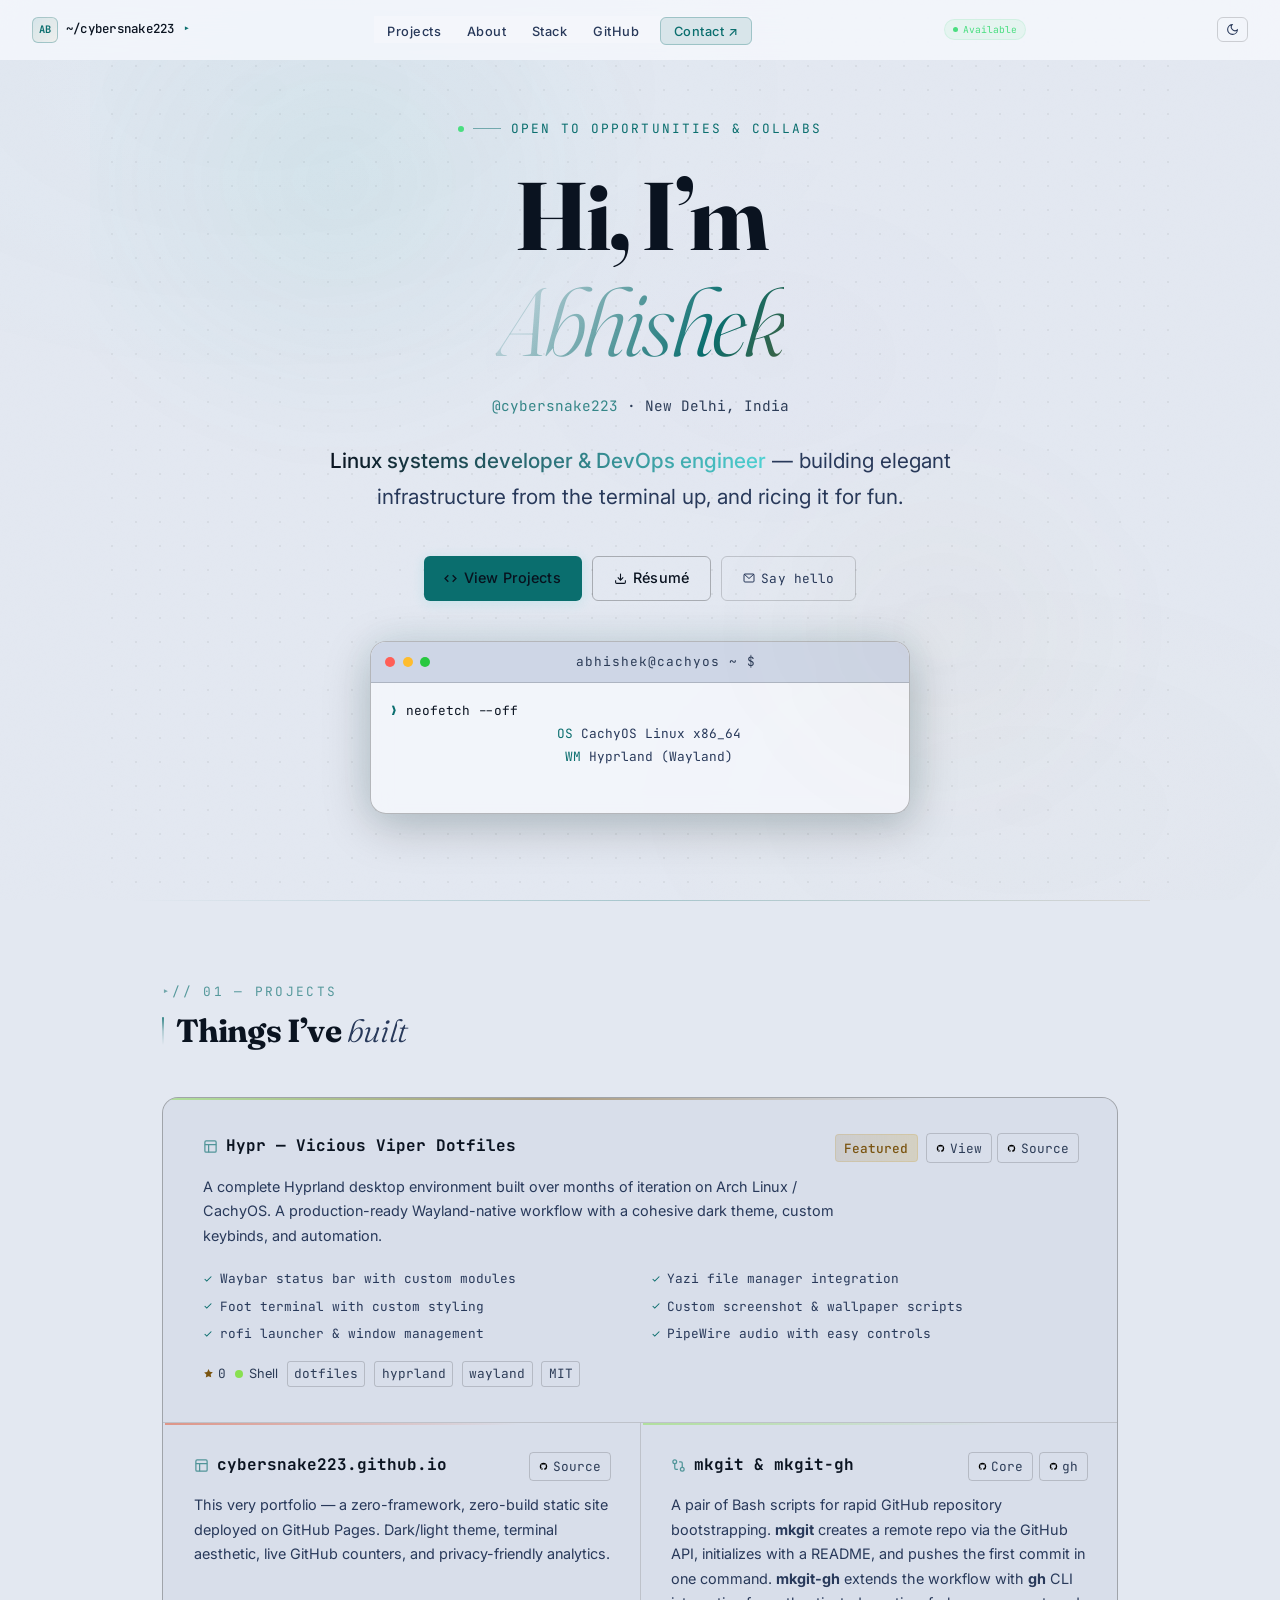
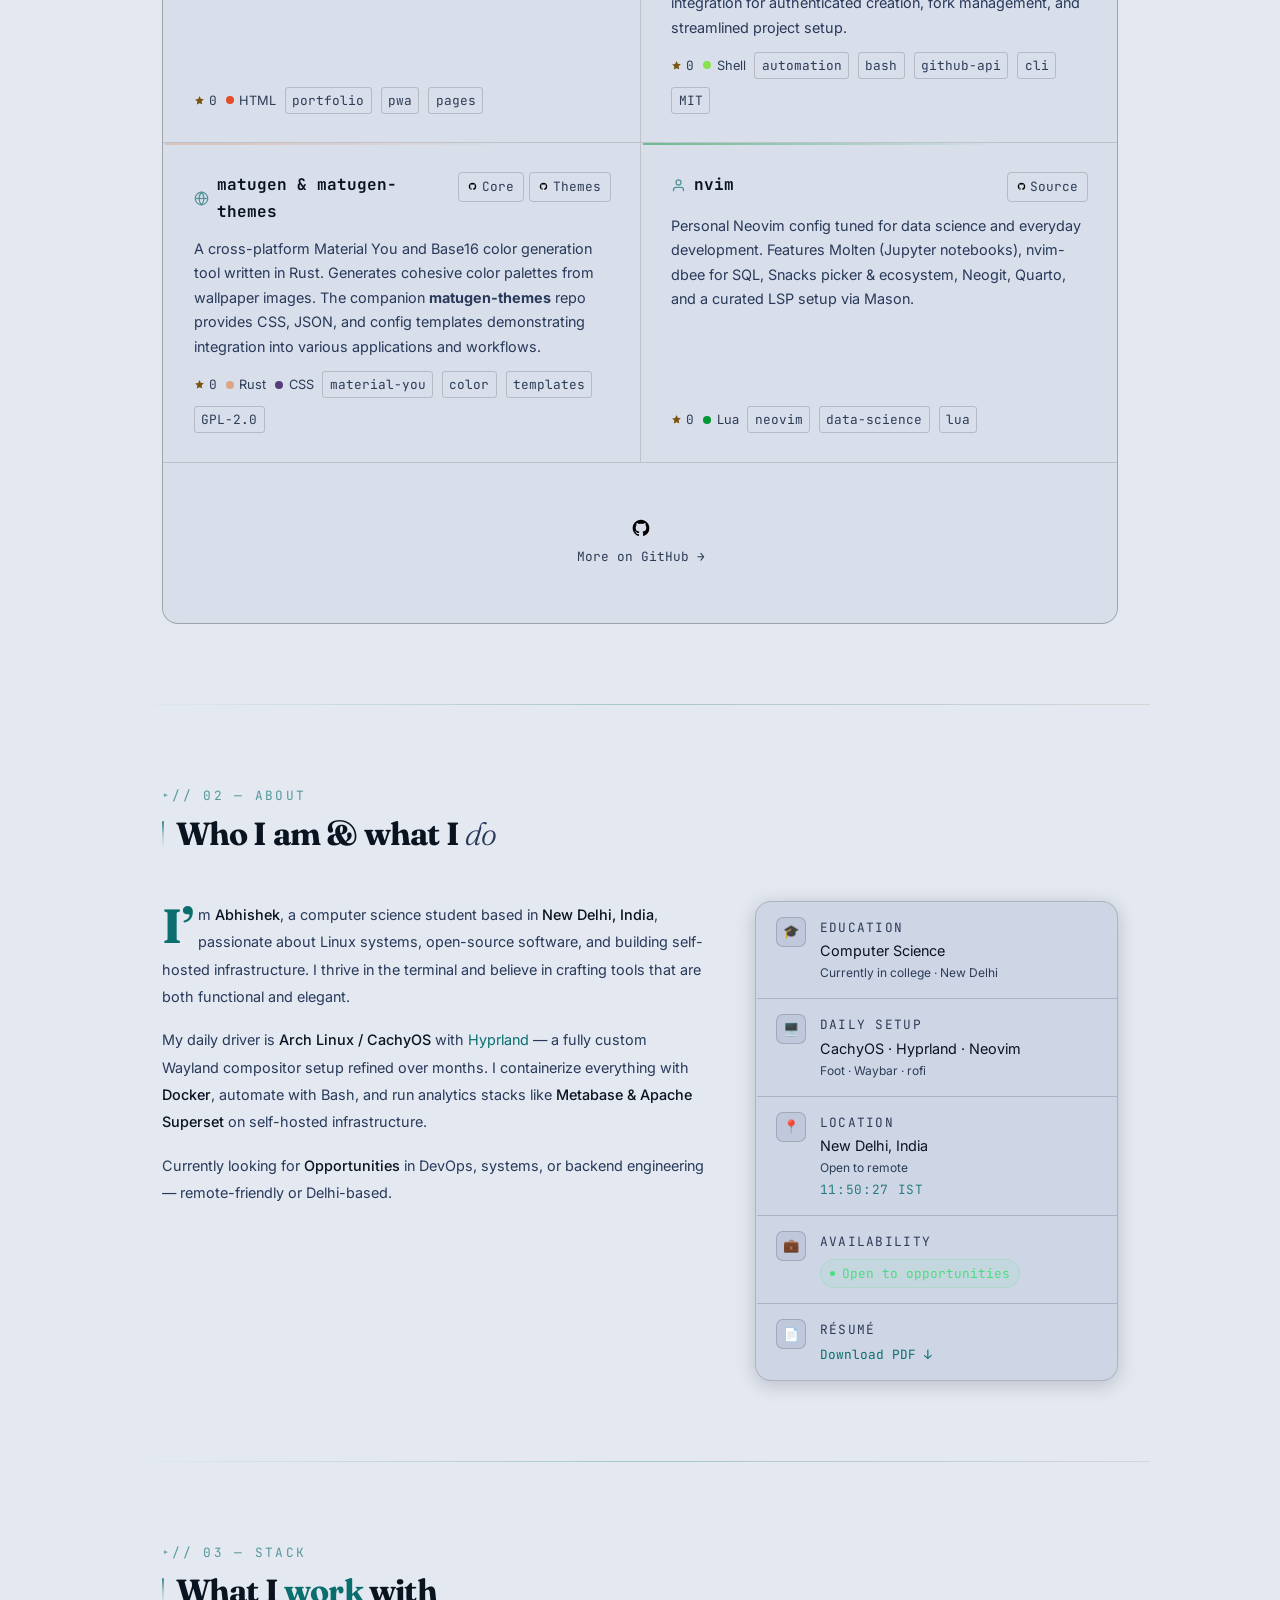
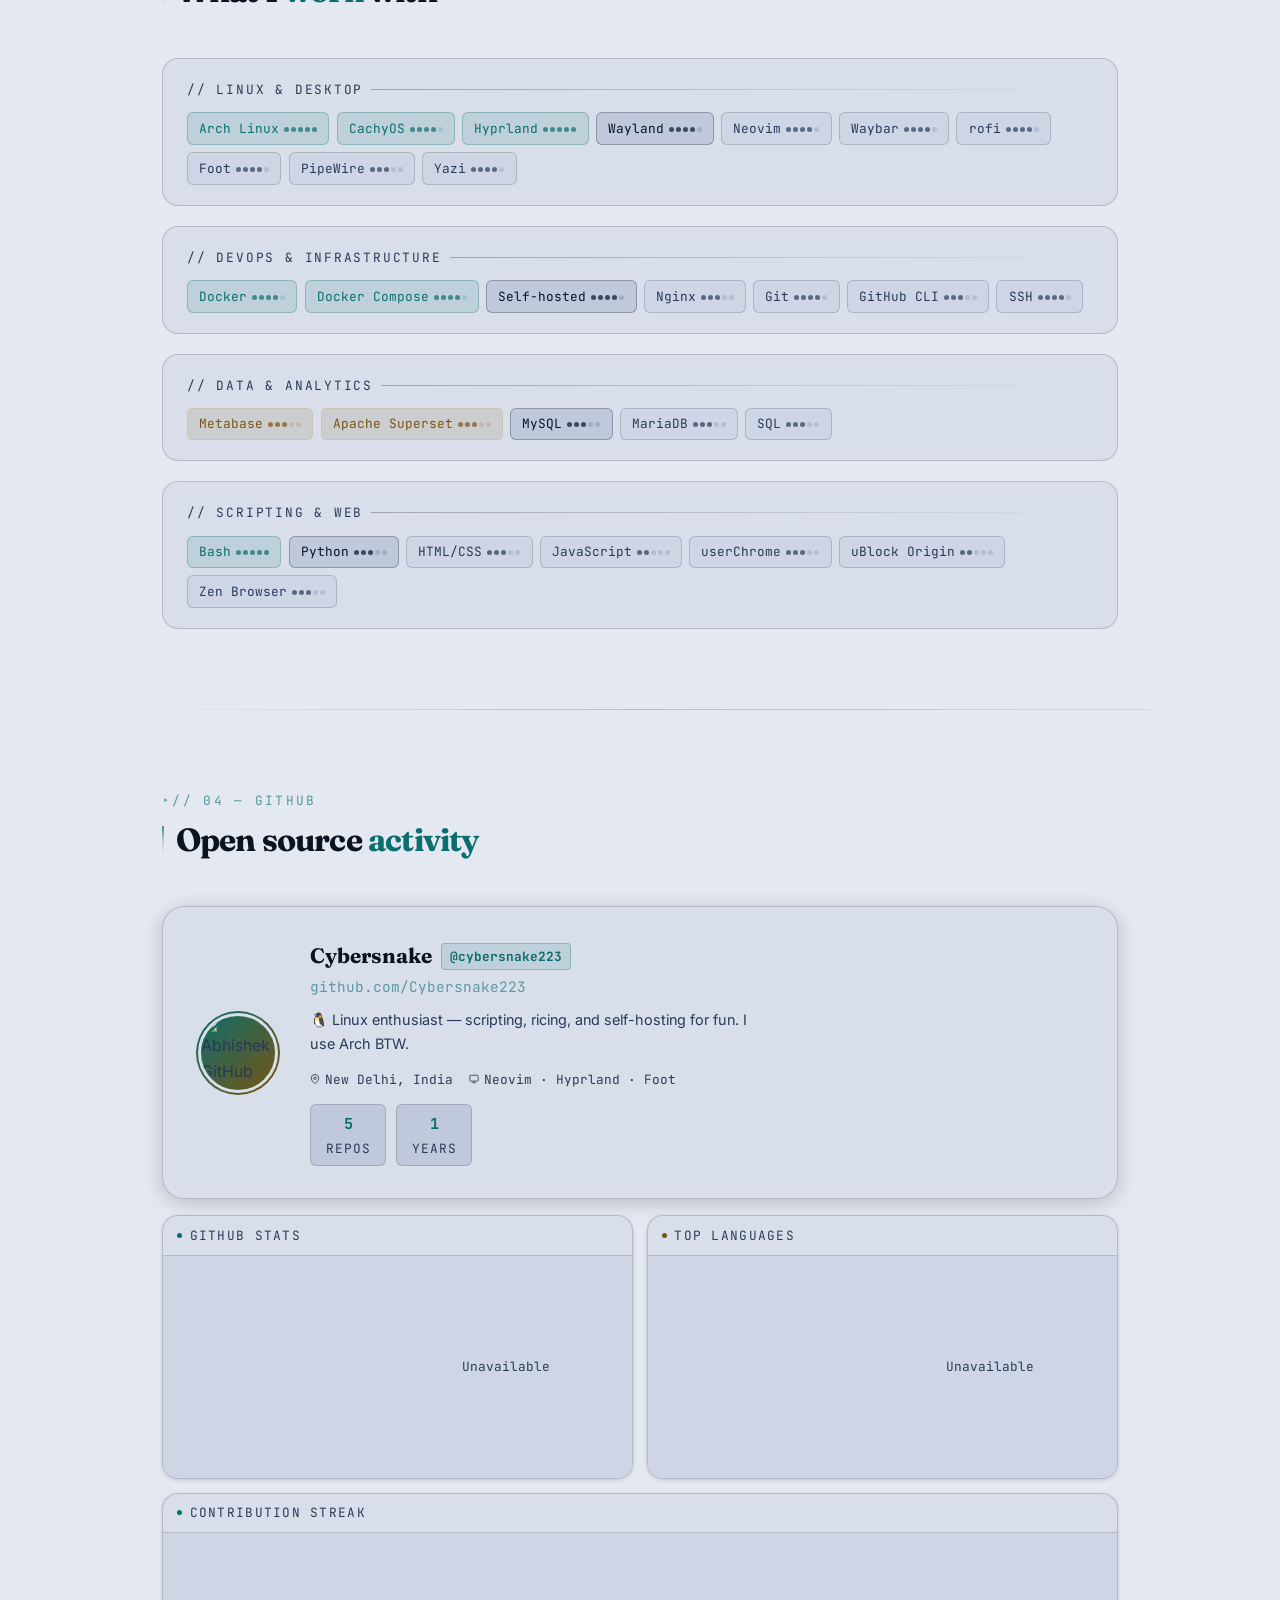
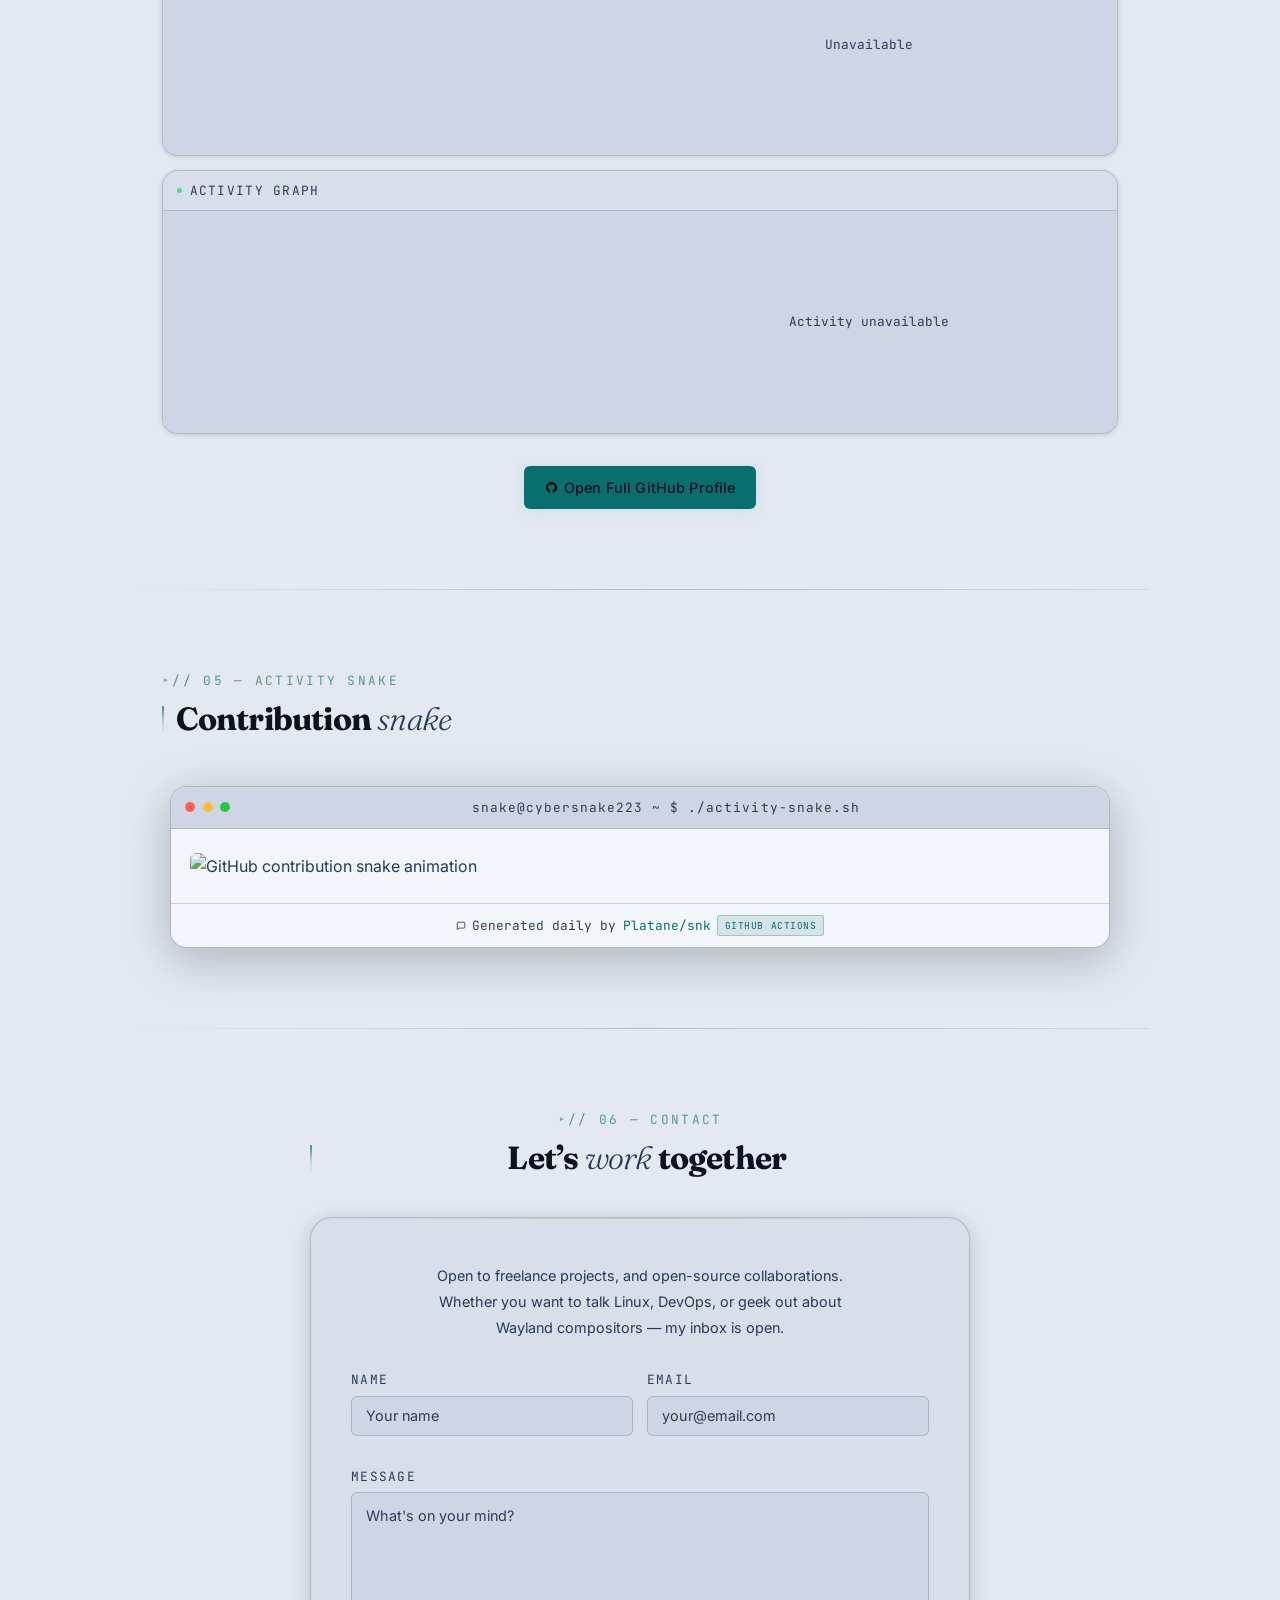
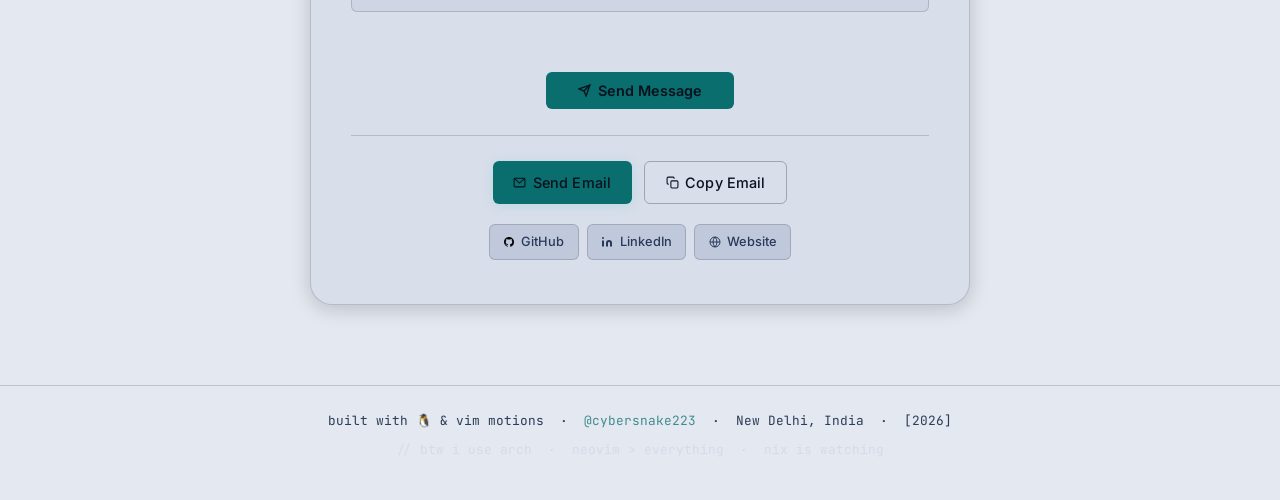
==== index.html @ 2eff4543 "fix: CLS prevention, stray div, OG dimensions, terminal hover-pause, sitemap dates" ====
<!DOCTYPE html>
<html lang="en">

<head>
  <meta charset="UTF-8">
  <meta name="viewport" content="width=device-width, initial-scale=1.0, interactive-widget=resizes-content">
  <meta name="color-scheme" content="dark">
  <meta name="theme-color" content="#080c14">
  <title>Abhishek Aryan — Linux Developer &amp; DevOps Engineer | New Delhi</title>
  <meta name="description"
    content="Abhishek — Linux systems developer, DevOps engineer &amp; open-source enthusiast. Arch Linux, Hyprland, Docker, Bash, Metabase, self-hosted stacks.">
  <meta name="keywords"
    content="Abhishek, Linux developer, DevOps engineer, Arch Linux, Hyprland, Docker, Bash, open source, self-hosted, New Delhi, CachyOS, Wayland">
  <meta name="author" content="Abhishek Aryan">
  <meta name="robots" content="index, follow">
  <link rel="sitemap" type="application/xml" href="/sitemap.xml">
  <link rel="canonical" href="https://cybersnake223.github.io">
  <link rel="icon" type="image/png" href="https://github.com/Cybersnake223.png">
  <link rel="manifest" href="manifest.json">
  <link rel="apple-touch-icon" href="https://github.com/Cybersnake223.png">
  <link rel="preload" as="image" href="https://github.com/Cybersnake223.png" fetchpriority="high">
  <meta property="og:type" content="website">
  <meta property="og:title" content="Abhishek — Linux Developer &amp; DevOps Engineer">
  <meta property="og:description"
    content="Linux systems developer crafting elegant infrastructure from the terminal up.">
  <meta property="og:image" content="https://github.com/Cybersnake223.png">
  <meta property="og:image:width" content="264">
  <meta property="og:image:height" content="264">
  <meta property="og:url" content="https://cybersnake223.github.io">
  <meta property="og:locale" content="en_IN">
  <meta property="og:site_name" content="Abhishek Aryan">
  <!-- Twitter Card -->
  <meta name="twitter:card" content="summary_large_image">
  <meta name="twitter:title" content="Abhishek — Linux Developer &amp; DevOps Engineer">
  <meta name="twitter:description"
    content="Linux systems developer crafting elegant infrastructure from the terminal up.">
  <meta name="twitter:image" content="https://github.com/Cybersnake223.png">
  <meta name="twitter:creator" content="@cybersnake223">
  <script type="application/ld+json">
  {"@context":"https://schema.org","@type":"Person","name":"Abhishek Aryan","url":"https://cybersnake223.github.io","image":"https://github.com/Cybersnake223.png","email":"nemesisjr111@gmail.com","description":"Linux systems developer and DevOps engineer based in New Delhi, India. Passionate about open-source software, self-hosted infrastructure, and Arch Linux.","sameAs":["https://github.com/Cybersnake223"],"jobTitle":"Linux Developer & DevOps Engineer","knowsAbout":["Linux","Docker","Bash","Hyprland","Metabase","Apache Superset","DevOps","Wayland","Self-hosted Infrastructure","CachyOS"],"address":{"@type":"PostalAddress","addressLocality":"New Delhi","addressCountry":"IN"},"alumniOf":{"@type":"CollegeOrUniversity","name":"Computer Science Program, New Delhi"}}
  </script>
  <link rel="preconnect" href="https://fonts.googleapis.com">
  <link rel="preconnect" href="https://fonts.gstatic.com" crossorigin>
  <link rel="preconnect" href="https://raw.githubusercontent.com" crossorigin>
  <link rel="preconnect" href="https://github-readme-stats.vercel.app">
  <link rel="preconnect" href="https://streak-stats.demolab.com">
  <link rel="preconnect" href="https://github-contributions-api.jogruber.de" crossorigin>
  <link rel="dns-prefetch" href="https://api.github.com">
  <link rel="preload"
    href="https://fonts.googleapis.com/css2?family=JetBrains+Mono:wght@400;500;700&family=Inter:wght@300;400;500;600&display=swap"
    as="style" onload="this.onload=null;this.rel='stylesheet'">
  <link rel="preload"
    href="https://fonts.googleapis.com/css2?family=Fraunces:ital,opsz,wght@0,9..144,300;0,9..144,700;1,9..144,300&display=optional"
    as="style" onload="this.onload=null;this.rel='stylesheet'">
  <noscript>
    <link
      href="https://fonts.googleapis.com/css2?family=JetBrains+Mono:wght@400;500;700&family=Inter:wght@300;400;500;600&display=swap"
      rel="stylesheet">
    <link
      href="https://fonts.googleapis.com/css2?family=Fraunces:ital,opsz,wght@0,9..144,300;0,9..144,700;1,9..144,300&display=optional"
      rel="stylesheet">
  </noscript>
  <link rel="stylesheet" href="style.css">
  <!-- GoatCounter: privacy-friendly analytics, no cookies -->
  <script data-goatcounter="https://cybersnake223.goatcounter.com/count" async src="//gc.zgo.at/count.js"></script>
</head>

<body>

  <div id="scroll-progress" aria-hidden="true"></div>

  <a class="skip-link" href="#hero">Skip to main content</a>

  <svg class="svg-defs" xmlns="http://www.w3.org/2000/svg">
    <symbol id="ico-gh" viewBox="0 0 24 24">
      <path
        d="M12 2C6.477 2 2 6.484 2 12.017c0 4.425 2.865 8.18 6.839 9.504.5.092.682-.217.682-.483 0-.237-.008-.868-.013-1.703-2.782.605-3.369-1.343-3.369-1.343-.454-1.158-1.11-1.466-1.11-1.466-.908-.62.069-.608.069-.608 1.003.07 1.531 1.032 1.531 1.032.892 1.53 2.341 1.088 2.91.832.092-.647.35-1.088.636-1.338-2.22-.253-4.555-1.113-4.555-4.951 0-1.093.39-1.988 1.029-2.688-.103-.253-.446-1.272.098-2.65 0 0 .84-.27 2.75 1.026A9.564 9.564 0 0112 6.844c.85.004 1.705.115 2.504.337 1.909-1.296 2.747-1.027 2.747-1.027.546 1.379.202 2.398.1 2.651.64.7 1.028 1.595 1.028 2.688 0 3.848-2.339 4.695-4.566 4.943.359.309.678.92.678 1.855 0 1.338-.012 2.419-.012 2.747 0 .268.18.58.688.482A10.019 10.019 0 0022 12.017C22 6.484 17.522 2 12 2z" />
    </symbol>
  </svg>

  <button id="toTop" aria-label="Back to top">
    <svg width="13" height="13" viewBox="0 0 24 24" fill="none" stroke="currentColor" stroke-width="2.5"
      aria-hidden="true">
      <polyline points="18 15 12 9 6 15" />
    </svg>
  </button>

  <nav role="navigation" aria-label="Main navigation">
    <a href="#hero" class="nav-logo">
      <span class="nav-logo-mark">AB</span>
      ~/cybersnake223<span class="caret" aria-hidden="true">&#9656;</span>
    </a>
    <button class="nav-toggle" id="navToggle" aria-label="Toggle navigation" aria-expanded="false">
      <span></span><span></span><span></span>
    </button>
    <ul class="nav-links" id="navLinks" role="list">
      <li><a href="#projects">Projects</a></li>
      <li><a href="#about">About</a></li>
      <li><a href="#skills">Stack</a></li>
      <li><a href="#github">GitHub</a></li>
      <li><a href="#contact" class="nav-cta">Contact &#8599;</a></li>
    </ul>
    <span class="nav-status" title="Open to opportunities &amp; collaborations" role="status">
      <span class="nav-status-dot" aria-hidden="true"></span>
      <span class="nav-status-text">Available</span>
    </span>
    <button id="themeToggle" aria-label="Toggle light/dark theme" title="Toggle theme">
      <svg id="themeIcon" width="13" height="13" viewBox="0 0 24 24" fill="none" stroke="currentColor" stroke-width="2"
        aria-hidden="true">
        <circle cx="12" cy="12" r="5" />
        <line x1="12" y1="1" x2="12" y2="3" />
        <line x1="12" y1="21" x2="12" y2="23" />
        <line x1="4.22" y1="4.22" x2="5.64" y2="5.64" />
        <line x1="18.36" y1="18.36" x2="19.78" y2="19.78" />
        <line x1="1" y1="12" x2="3" y2="12" />
        <line x1="21" y1="12" x2="23" y2="12" />
        <line x1="4.22" y1="19.78" x2="5.64" y2="18.36" />
        <line x1="18.36" y1="5.64" x2="19.78" y2="4.22" />
      </svg>
    </button>
  </nav>

  <main id="main-content">
    <section class="hero" id="hero" aria-label="Introduction">
      <div class="hero-tag">
        <span class="status-dot" aria-hidden="true"></span>
        <span class="sr-only">Status: Open to Opportunities and collaborations</span>
        <span class="hero-tag-line" aria-hidden="true"></span>
        <span aria-hidden="true">Open to Opportunities &amp; collabs</span>
      </div>
      <h1>Hi, I&#8217;m<br><em>Abhishek</em></h1>
      <div class="hero-handle"><span class="at">@cybersnake223</span> &middot; New Delhi, India</div>
      <p class="hero-tagline">
        <strong>Linux systems developer &amp; DevOps engineer</strong> &mdash; building elegant infrastructure from the
        terminal up, and ricing it for fun.
      </p>
      <div class="cta-group">
        <a href="#projects" class="btn btn-primary">
          <svg width="13" height="13" viewBox="0 0 24 24" fill="none" stroke="currentColor" stroke-width="2.5"
            aria-hidden="true">
            <polyline points="16 18 22 12 16 6" />
            <polyline points="8 6 2 12 8 18" />
          </svg>
          View Projects
        </a>
        <a href="/resume.pdf" download class="btn btn-secondary">
          <svg width="13" height="13" viewBox="0 0 24 24" fill="none" stroke="currentColor" stroke-width="2"
            aria-hidden="true">
            <path d="M21 15v4a2 2 0 01-2 2H5a2 2 0 01-2-2v-4" />
            <polyline points="7 10 12 15 17 10" />
            <line x1="12" y1="15" x2="12" y2="3" />
          </svg>
          R&eacute;sum&eacute;
        </a>
        <a href="mailto:nemesisjr111@gmail.com" class="btn btn-ghost">
          <svg width="12" height="12" viewBox="0 0 24 24" fill="none" stroke="currentColor" stroke-width="2"
            aria-hidden="true">
            <rect x="2" y="4" width="20" height="16" rx="2" />
            <polyline points="2,4 12,13 22,4" />
          </svg>
          Say hello
        </a>
      </div>

      <div class="hero-terminal" role="region" aria-label="Terminal demo">
        <div class="term-bar">
          <span class="term-dot red"></span>
          <span class="term-dot yellow"></span>
          <span class="term-dot green"></span>
          <span class="term-title">abhishek@cachyos ~ $</span>
        </div>
        <div class="term-body" id="termBody">
          <div class="term-line"><span class="term-prompt">❯</span><span class="term-cmd" id="termCmd"></span><span
              class="term-cursor" id="termCursor"></span></div>
          <div id="termOutput"></div>
      </div>
    </section>

    <hr class="div">
    <section class="section" id="projects" aria-label="Projects">
      <div class="reveal">
        <span class="sec-label">// 01 &mdash; projects</span>
        <h2>Things I&#8217;ve <em>built</em></h2>
      </div>
      <div class="projects-grid">
        <div class="project-card featured reveal rd1" style="--accent:#89e051;">
          <div class="project-header">
            <div class="project-title-wrap">
              <svg class="project-icon" width="15" height="15" viewBox="0 0 24 24" fill="none" stroke="currentColor"
                stroke-width="2" aria-hidden="true">
                <rect x="3" y="3" width="18" height="18" rx="2" />
                <path d="M3 9h18M9 21V9" />
              </svg>
              <span class="project-name">Hypr &mdash; Vicious Viper Dotfiles</span>
            </div>
            <div style="display:flex;align-items:center;gap:0.5rem;flex-shrink:0;">
              <span class="project-featured-badge">Featured</span>
              <div class="project-links">
                <a href="https://cybersnake223.github.io/vicious-viper/" target="_blank" rel="noopener noreferrer"
                  class="project-link">
                  <svg width="9" height="9" aria-hidden="true">
                    <use href="#ico-gh" />
                  </svg> View
                </a>
                <a href="https://github.com/Cybersnake223/Hypr" target="_blank" rel="noopener noreferrer"
                  class="project-link">
                  <svg width="9" height="9" aria-hidden="true">
                    <use href="#ico-gh" />
                  </svg> Source
                </a>
              </div>
            </div>
          </div>
          <p class="project-desc">A complete Hyprland desktop environment built over months of iteration on Arch Linux /
            CachyOS. A production-ready Wayland-native workflow with a cohesive dark theme, custom keybinds, and
            automation.</p>
          <div class="project-features">
            <div class="project-feature"><svg width="10" height="10" viewBox="0 0 24 24" fill="none"
                stroke="currentColor" stroke-width="2.5" aria-hidden="true">
                <polyline points="20 6 9 17 4 12" />
              </svg>Waybar status bar with custom modules</div>
            <div class="project-feature"><svg width="10" height="10" viewBox="0 0 24 24" fill="none"
                stroke="currentColor" stroke-width="2.5" aria-hidden="true">
                <polyline points="20 6 9 17 4 12" />
              </svg>Yazi file manager integration</div>
            <div class="project-feature"><svg width="10" height="10" viewBox="0 0 24 24" fill="none"
                stroke="currentColor" stroke-width="2.5" aria-hidden="true">
                <polyline points="20 6 9 17 4 12" />
              </svg>Foot terminal with custom styling</div>
            <div class="project-feature"><svg width="10" height="10" viewBox="0 0 24 24" fill="none"
                stroke="currentColor" stroke-width="2.5" aria-hidden="true">
                <polyline points="20 6 9 17 4 12" />
              </svg>Custom screenshot &amp; wallpaper scripts</div>
            <div class="project-feature"><svg width="10" height="10" viewBox="0 0 24 24" fill="none"
                stroke="currentColor" stroke-width="2.5" aria-hidden="true">
                <polyline points="20 6 9 17 4 12" />
              </svg>rofi launcher &amp; window management</div>
            <div class="project-feature"><svg width="10" height="10" viewBox="0 0 24 24" fill="none"
                stroke="currentColor" stroke-width="2.5" aria-hidden="true">
                <polyline points="20 6 9 17 4 12" />
              </svg>PipeWire audio with easy controls</div>
          </div>
          <div class="project-footer">
            <span class="proj-star" data-repo="Cybersnake223/Hypr" title="GitHub stars">
              <svg width="11" height="11" viewBox="0 0 24 24" fill="currentColor" aria-hidden="true"><path d="M12 2l2.9 6.1 6.6.9-4.8 4.6 1.2 6.6L12 17.8 6.1 20.8l1.2-6.6L2.5 9.6l6.6-.9z"/></svg>
              <span class="proj-star-count">0</span>
            </span>
            <span class="proj-lang"><span class="lang-dot" style="background:#89e051;"></span>Shell</span>
            <span class="proj-tag">dotfiles</span>
            <span class="proj-tag">hyprland</span>
            <span class="proj-tag">wayland</span>
            <span class="proj-tag">MIT</span>
          </div>
        </div>
        <div class="project-card reveal rd2" style="--accent:#e34c26;">
          <div class="project-header">
            <div class="project-title-wrap">
              <svg class="project-icon" width="15" height="15" viewBox="0 0 24 24" fill="none" stroke="currentColor"
                stroke-width="2" aria-hidden="true">
                <rect x="3" y="3" width="18" height="18" rx="2" />
                <path d="M3 9h18M9 21V9" />
              </svg>
              <span class="project-name">cybersnake223.github.io</span>
            </div>
            <div class="project-links">
              <a href="https://github.com/Cybersnake223/cybersnake223.github.io" target="_blank"
                rel="noopener noreferrer" class="project-link">
                <svg width="9" height="9" aria-hidden="true">
                  <use href="#ico-gh" />
                </svg> Source
              </a>
            </div>
          </div>
          <p class="project-desc">This very portfolio &mdash; a zero-framework, zero-build static site deployed on
            GitHub Pages. Dark/light theme, terminal aesthetic, live GitHub counters, and privacy-friendly analytics.
          </p>
          <div class="project-footer">
            <span class="proj-star" data-repo="Cybersnake223/cybersnake223.github.io" title="GitHub stars">
              <svg width="11" height="11" viewBox="0 0 24 24" fill="currentColor" aria-hidden="true"><path d="M12 2l2.9 6.1 6.6.9-4.8 4.6 1.2 6.6L12 17.8 6.1 20.8l1.2-6.6L2.5 9.6l6.6-.9z"/></svg>
              <span class="proj-star-count">0</span>
            </span>
            <span class="proj-lang"><span class="lang-dot" style="background:#e34c26;"></span>HTML</span>
            <span class="proj-tag">portfolio</span>
            <span class="proj-tag">pwa</span>
            <span class="proj-tag">pages</span>
          </div>
        </div>
        <div class="project-card reveal rd3" style="--accent:#89e051;">
          <div class="project-header">
            <div class="project-title-wrap">
              <svg class="project-icon" width="15" height="15" viewBox="0 0 24 24" fill="none" stroke="currentColor"
                stroke-width="2" aria-hidden="true">
                <circle cx="18" cy="18" r="3" />
                <circle cx="6" cy="6" r="3" />
                <path d="M13 6h3a2 2 0 012 2v7M11 18H8a2 2 0 01-2-2V9" />
              </svg>
              <span class="project-name">mkgit &amp; mkgit-gh</span>
            </div>
            <div class="project-links">
              <a href="https://github.com/Cybersnake223/mkgit" target="_blank" rel="noopener noreferrer"
                class="project-link">
                <svg width="9" height="9" aria-hidden="true">
                  <use href="#ico-gh" />
                </svg> Core
              </a>
              <a href="https://github.com/Cybersnake223/mkgit-gh" target="_blank" rel="noopener noreferrer"
                class="project-link">
                <svg width="9" height="9" aria-hidden="true">
                  <use href="#ico-gh" />
                </svg> gh
              </a>
            </div>
          </div>
          <p class="project-desc">A pair of Bash scripts for rapid GitHub repository bootstrapping.
            <strong>mkgit</strong> creates a remote repo via the GitHub API, initializes with a README, and pushes the
            first commit in one command. <strong>mkgit-gh</strong> extends the workflow with <strong>gh</strong> CLI
            integration for authenticated creation, fork management, and streamlined project setup.
          </p>
          <div class="project-footer">
            <span class="proj-star" data-repo="Cybersnake223/mkgit" title="GitHub stars">
              <svg width="11" height="11" viewBox="0 0 24 24" fill="currentColor" aria-hidden="true"><path d="M12 2l2.9 6.1 6.6.9-4.8 4.6 1.2 6.6L12 17.8 6.1 20.8l1.2-6.6L2.5 9.6l6.6-.9z"/></svg>
              <span class="proj-star-count">0</span>
            </span>
            <span class="proj-lang"><span class="lang-dot" style="background:#89e051;"></span>Shell</span>
            <span class="proj-tag">automation</span>
            <span class="proj-tag">bash</span>
            <span class="proj-tag">github-api</span>
            <span class="proj-tag">cli</span>
            <span class="proj-tag">MIT</span>
          </div>
        </div>
        <div class="project-card reveal rd4" style="--accent:#dea584;">
          <div class="project-header">
            <div class="project-title-wrap">
              <svg class="project-icon" width="15" height="15" viewBox="0 0 24 24" fill="none" stroke="currentColor"
                stroke-width="2" aria-hidden="true">
                <circle cx="12" cy="12" r="10" />
                <line x1="2" y1="12" x2="22" y2="12" />
                <path d="M12 2a15.3 15.3 0 014 10 15.3 15.3 0 01-4 10 15.3 15.3 0 01-4-10 15.3 15.3 0 014-10z" />
              </svg>
              <span class="project-name">matugen &amp; matugen-themes</span>
            </div>
            <div class="project-links">
              <a href="https://github.com/Cybersnake223/matugen" target="_blank" rel="noopener noreferrer"
                class="project-link">
                <svg width="9" height="9" aria-hidden="true">
                  <use href="#ico-gh" />
                </svg> Core
              </a>
              <a href="https://github.com/Cybersnake223/matugen-themes" target="_blank" rel="noopener noreferrer"
                class="project-link">
                <svg width="9" height="9" aria-hidden="true">
                  <use href="#ico-gh" />
                </svg> Themes
              </a>
            </div>
          </div>
          <p class="project-desc">A cross-platform Material You and Base16 color generation tool written in Rust.
            Generates cohesive color palettes from wallpaper images. The companion <strong>matugen-themes</strong> repo
            provides CSS, JSON, and config templates demonstrating integration into various applications and workflows.
          </p>
          <div class="project-footer">
            <span class="proj-star" data-repo="Cybersnake223/matugen" title="GitHub stars">
              <svg width="11" height="11" viewBox="0 0 24 24" fill="currentColor" aria-hidden="true"><path d="M12 2l2.9 6.1 6.6.9-4.8 4.6 1.2 6.6L12 17.8 6.1 20.8l1.2-6.6L2.5 9.6l6.6-.9z"/></svg>
              <span class="proj-star-count">0</span>
            </span>
            <span class="proj-lang"><span class="lang-dot" style="background:#dea584;"></span>Rust</span>
            <span class="proj-lang"><span class="lang-dot" style="background:#563d7c;"></span>CSS</span>
            <span class="proj-tag">material-you</span>
            <span class="proj-tag">color</span>
            <span class="proj-tag">templates</span>
            <span class="proj-tag">GPL-2.0</span>
          </div>
        </div>
        <div class="project-card reveal rd5" style="--accent:#019733;">
          <div class="project-header">
            <div class="project-title-wrap">
              <svg class="project-icon" width="15" height="15" viewBox="0 0 24 24" fill="none" stroke="currentColor"
                stroke-width="2" aria-hidden="true">
                <path d="M20 21v-2a4 4 0 00-4-4H8a4 4 0 00-4 4v2" />
                <circle cx="12" cy="7" r="4" />
              </svg>
              <span class="project-name">nvim</span>
            </div>
            <div class="project-links">
              <a href="https://github.com/Cybersnake223/nvim" target="_blank" rel="noopener noreferrer"
                class="project-link">
                <svg width="9" height="9" aria-hidden="true">
                  <use href="#ico-gh" />
                </svg> Source
              </a>
            </div>
          </div>
          <p class="project-desc">Personal Neovim config tuned for data science and everyday development. Features
            Molten (Jupyter notebooks), nvim-dbee for SQL, Snacks picker &amp; ecosystem, Neogit, Quarto, and a curated
            LSP setup via Mason.</p>
          <div class="project-footer">
            <span class="proj-star" data-repo="Cybersnake223/nvim" title="GitHub stars">
              <svg width="11" height="11" viewBox="0 0 24 24" fill="currentColor" aria-hidden="true"><path d="M12 2l2.9 6.1 6.6.9-4.8 4.6 1.2 6.6L12 17.8 6.1 20.8l1.2-6.6L2.5 9.6l6.6-.9z"/></svg>
              <span class="proj-star-count">0</span>
            </span>
            <span class="proj-lang"><span class="lang-dot" style="background:#019733;"></span>Lua</span>
            <span class="proj-tag">neovim</span>
            <span class="proj-tag">data-science</span>
            <span class="proj-tag">lua</span>
          </div>
        </div>
        <a href="https://github.com/Cybersnake223" target="_blank" rel="me noopener noreferrer"
          class="project-card-more span2 reveal rd1">
          <svg width="20" height="20" style="color:var(--faint);" aria-hidden="true">
            <use href="#ico-gh" />
          </svg>
          <span style="font-family:var(--mono);font-size:var(--t-xs);color:var(--faint);">More on GitHub &rarr;</span>
        </a>
      </div>
    </section>

    <hr class="div">
    <section class="section" id="about" aria-label="About">
      <div class="reveal">
        <span class="sec-label">// 02 &mdash; about</span>
        <h2>Who I am &amp; what I <em>do</em></h2>
      </div>
      <div class="about-grid">
        <div class="about-text reveal rd1">
          <p>I&#8217;m <strong>Abhishek</strong>, a computer science student based in <strong>New Delhi, India</strong>,
            passionate about Linux systems, open-source software, and building self-hosted infrastructure. I thrive in
            the terminal and believe in crafting tools that are both functional and elegant.</p>
          <p>My daily driver is <strong>Arch Linux / CachyOS</strong> with <a
              href="https://github.com/Cybersnake223/Hypr" target="_blank" rel="noopener">Hyprland</a> &mdash; a fully
            custom Wayland compositor setup refined over months. I containerize everything with <strong>Docker</strong>,
            automate with Bash, and run analytics stacks like <strong>Metabase &amp; Apache Superset</strong> on
            self-hosted infrastructure.</p>
          <p>Currently looking for <strong>Opportunities</strong> in DevOps, systems, or backend engineering &mdash;
            remote-friendly or Delhi-based.</p>
        </div>
        <div class="reveal rd2">
          <div class="info-card">
            <div class="info-row">
              <span class="info-icon">🎓</span>
              <div>
                <div class="info-label">Education</div>
                <div class="info-value">Computer Science<br><small>Currently in college &middot; New Delhi</small></div>
              </div>
            </div>
            <div class="info-row">
              <span class="info-icon">🖥️</span>
              <div>
                <div class="info-label">Daily Setup</div>
                <div class="info-value">CachyOS &middot; Hyprland &middot; Neovim<br><small>Foot &middot; Waybar
                    &middot; rofi</small></div>
              </div>
            </div>
            <div class="info-row">
              <span class="info-icon">📍</span>
              <div>
                <div class="info-label">Location</div>
                <div class="info-value">New Delhi, India<br><small>Open to remote</small><span id="ist-clock"
                    aria-live="polite" aria-label="Current time in India"></span></div>
              </div>
            </div>
            <div class="info-row">
              <span class="info-icon">💼</span>
              <div>
                <div class="info-label">Availability</div>
                <div class="avail-badge"><span class="avail-dot" aria-hidden="true"></span>Open to opportunities</div>
              </div>
            </div>
            <div class="info-row">
              <span class="info-icon">📄</span>
              <div>
                <div class="info-label">Résumé</div>
                <div class="info-value"><a href="/resume.pdf" download
                    style="color:var(--teal);text-decoration:none;font-size:var(--t-xs);font-family:var(--mono);">Download
                    PDF &darr;</a></div>
              </div>
            </div>
          </div>
        </div>
      </div>
    </section>

    <hr class="div">
    <section class="section" id="skills" aria-label="Stack">
      <div class="reveal">
        <span class="sec-label">// 03 &mdash; stack</span>
        <h2>What I <span class="acc">work</span> with</h2>
      </div>
      <div class="skills-clusters">
        <div class="skill-cluster reveal rd1">
          <div class="cluster-label">// Linux &amp; Desktop</div>
          <div class="cluster-tags">
            <span class="ctag teal" data-tip="Rolling release Linux distro" data-proficiency="5">Arch Linux</span>
            <span class="ctag teal" data-tip="Performance-tuned Arch fork" data-proficiency="4">CachyOS</span>
            <span class="ctag teal" data-tip="Dynamic Wayland compositor" data-proficiency="5">Hyprland</span>
            <span class="ctag hi" data-tip="Modern display server protocol" data-proficiency="4">Wayland</span>
            <span class="ctag" data-tip="Hyperextensible Vim-based editor" data-proficiency="4">Neovim</span>
            <span class="ctag" data-tip="Highly customisable status bar" data-proficiency="4">Waybar</span>
            <span class="ctag" data-tip="Window switcher &amp; app launcher" data-proficiency="4">rofi</span>
            <span class="ctag" data-tip="Wayland-native terminal emulator" data-proficiency="4">Foot</span>
            <span class="ctag" data-tip="Low-latency audio/video server" data-proficiency="3">PipeWire</span>
            <span class="ctag" data-tip="Blazing fast terminal file manager" data-proficiency="4">Yazi</span>
          </div>
        </div>
        <div class="skill-cluster reveal rd2">
          <div class="cluster-label">// DevOps &amp; Infrastructure</div>
          <div class="cluster-tags">
            <span class="ctag teal" data-tip="Container runtime" data-proficiency="4">Docker</span>
            <span class="ctag teal" data-tip="Container runtime" data-proficiency="4">Docker Compose</span>
            <span class="ctag hi" data-tip="Run your own infra, no cloud lock-in"
              data-proficiency="4">Self-hosted</span>
            <span class="ctag" data-tip="High-performance reverse proxy" data-proficiency="3">Nginx</span>
            <span class="ctag" data-proficiency="4">Git</span>
            <span class="ctag" data-proficiency="3">GitHub CLI</span>
            <span class="ctag" data-tip="Secure remote shell access" data-proficiency="4">SSH</span>
          </div>
        </div>
        <div class="skill-cluster reveal rd3">
          <div class="cluster-label">// Data &amp; Analytics</div>
          <div class="cluster-tags">
            <span class="ctag gold" data-tip="Open-source BI & analytics" data-proficiency="3">Metabase</span>
            <span class="ctag gold" data-tip="Enterprise data exploration tool" data-proficiency="3">Apache
              Superset</span>
            <span class="ctag hi" data-tip="Relational database system" data-proficiency="3">MySQL</span>
            <span class="ctag" data-tip="MySQL-compatible open-source DB" data-proficiency="3">MariaDB</span>
            <span class="ctag" data-proficiency="3">SQL</span>
          </div>
        </div>
        <div class="skill-cluster reveal rd4">
          <div class="cluster-label">// Scripting &amp; Web</div>
          <div class="cluster-tags">
            <span class="ctag teal" data-tip="Unix shell & scripting language" data-proficiency="5">Bash</span>
            <span class="ctag hi" data-tip="General-purpose scripting language" data-proficiency="3">Python</span>
            <span class="ctag" data-proficiency="3">HTML/CSS</span>
            <span class="ctag" data-proficiency="2">JavaScript</span>
            <span class="ctag" data-proficiency="3">userChrome</span>
            <span class="ctag" data-proficiency="2">uBlock Origin</span>
            <span class="ctag" data-tip="Firefox-based browser with Wayland support" data-proficiency="3">Zen
              Browser</span>
          </div>
        </div>
      </div>
    </section>

    <hr class="div">
    <section class="section" id="github" aria-label="GitHub activity">
      <div class="reveal">
        <span class="sec-label">// 04 &mdash; github</span>
        <h2>Open source <span class="acc">activity</span></h2>
      </div>
      <div class="gh-card reveal">
        <div class="gh-avatar-wrap">
          <div class="gh-avatar-ring" aria-hidden="true"></div>
          <img src="https://github.com/Cybersnake223.png" class="gh-avatar" alt="Abhishek GitHub avatar" width="80"
            height="80" loading="eager" decoding="async" fetchpriority="high">
        </div>
        <div class="gh-info">
          <div class="gh-name">Cybersnake <span class="gh-badge">@cybersnake223</span></div>
          <div class="gh-handle">github.com/Cybersnake223</div>
          <div class="gh-bio">🐧 Linux enthusiast &mdash; scripting, ricing, and self-hosting for fun. I use Arch BTW.
          </div>
          <div class="gh-meta">
            <span class="gh-meta-item">
              <svg width="10" height="10" viewBox="0 0 24 24" fill="none" stroke="currentColor" stroke-width="2"
                aria-hidden="true">
                <path d="M21 10c0 7-9 13-9 13s-9-6-9-13a9 9 0 0118 0z" />
                <circle cx="12" cy="10" r="3" />
              </svg>
              New Delhi, India
            </span>
            <span class="gh-meta-item">
              <svg width="10" height="10" viewBox="0 0 24 24" fill="none" stroke="currentColor" stroke-width="2"
                aria-hidden="true">
                <rect x="2" y="3" width="20" height="14" rx="2" />
                <line x1="8" y1="21" x2="16" y2="21" />
                <line x1="12" y1="17" x2="12" y2="21" />
              </svg>
              Neovim &middot; Hyprland &middot; Foot
            </span>
          </div>
          <div class="gh-counters">
            <div class="gh-counter"><span class="gh-counter-val" data-target="6">6</span><span
                class="gh-counter-lbl">Repos</span></div>
            <div class="gh-counter"><span class="gh-counter-val" data-target="2">2</span><span
                class="gh-counter-lbl">Years</span></div>
          </div>
        </div>
      </div>
      <div class="gh-stats-grid reveal rd1">
        <div class="gh-stat-card">
          <div class="gh-stat-header"><span class="gh-stat-dot" style="background:var(--teal);"></span><span
              class="gh-stat-lbl">GitHub Stats</span></div>
          <div class="gh-stat-body">
            <div class="gh-stat-skeleton" aria-hidden="true">
              <div class="gh-stat-skeleton-inner"></div>
            </div>            <img
              src="https://github-readme-stats.vercel.app/api?username=Cybersnake223&show_icons=true&theme=tokyonight&hide_border=true&bg_color=0c1220&title_color=3ecfcf&icon_color=c9a84c&text_color=7a90b2"
              alt="GitHub stats" width="495" height="195" loading="lazy" decoding="async"
              onload="this.parentElement.classList.add('loaded');this.classList.add('loaded')"
              onerror="handleStatsError(this)">
            <div class="gh-stat-fallback" aria-hidden="true">Failed to load</div>
          </div>
        </div>
        <div class="gh-stat-card">
          <div class="gh-stat-header"><span class="gh-stat-dot" style="background:var(--gold);"></span><span
              class="gh-stat-lbl">Top Languages</span></div>
          <div class="gh-stat-body">
            <div class="gh-stat-skeleton" aria-hidden="true">
              <div class="gh-stat-skeleton-inner"></div>
            </div>            <img
              src="https://github-readme-stats.vercel.app/api/top-langs/?username=Cybersnake223&layout=compact&theme=tokyonight&hide_border=true&bg_color=0c1220&title_color=3ecfcf&text_color=7a90b2&langs_count=6"
              alt="Top languages" width="495" height="195" loading="lazy" decoding="async"
              onload="this.parentElement.classList.add('loaded');this.classList.add('loaded')"
              onerror="handleStatsError(this)">
            <div class="gh-stat-fallback" aria-hidden="true">Failed to load</div>
          </div>
        </div>
        <div class="gh-stat-card span2">
          <div class="gh-stat-header"><span class="gh-stat-dot" style="background:var(--teal);"></span><span
              class="gh-stat-lbl">Contribution Streak</span></div>
          <div class="gh-stat-body">
            <div class="gh-stat-skeleton" aria-hidden="true">
              <div class="gh-stat-skeleton-inner"></div>
            </div>            <img
              src="https://streak-stats.demolab.com?user=Cybersnake223&theme=tokyonight-duo&hide_border=true&background=0c1220&ring=3ecfcf&fire=c9a84c&currStreakLabel=3ecfcf&dates=7a90b2&sideNums=3ecfcf&sideLabels=7a90b2"
              alt="GitHub streak" width="495" height="195" loading="lazy" decoding="async"
              onload="this.parentElement.classList.add('loaded');this.classList.add('loaded')"
              onerror="handleStatsError(this)">
            <div class="gh-stat-fallback" aria-hidden="true">Failed to load</div>
          </div>
        </div>
        <div class="gh-stat-card span2">
          <div class="gh-stat-header"><span class="gh-stat-dot" style="background:#4ade80;"></span><span
              class="gh-stat-lbl">Activity Graph</span></div>
          <div class="gh-stat-body" style="min-height:130px;">
            <div class="gh-stat-skeleton" aria-hidden="true">
              <div class="gh-stat-skeleton-inner"></div>
            </div>            <img
              src="https://github-readme-activity-graph.vercel.app/graph?username=Cybersnake223&theme=react-dark&hide_border=true&bg_color=0c1220&color=3ecfcf&line=3ecfcf&point=c9a84c&area=true&area_color=3ecfcf"
              alt="GitHub activity graph" width="495" height="195" loading="lazy" decoding="async"
              onload="this.parentElement.classList.add('loaded');this.classList.add('loaded')"
              onerror="handleStatsError(this)">
            <div class="gh-stat-fallback" aria-hidden="true">Failed to load</div>
          </div>
        </div>
      </div>
      <div class="gh-cta reveal rd2">
        <a href="https://github.com/Cybersnake223" target="_blank" rel="me noopener noreferrer" class="btn btn-primary">
          <svg width="13" height="13" aria-hidden="true">
            <use href="#ico-gh" />
          </svg>
          Open Full GitHub Profile
        </a>
      </div>
    </section>

    <hr class="div">
    <section class="section" id="activity" aria-label="Activity Snake">
      <div class="reveal">
        <span class="sec-label">// 05 &mdash; activity snake</span>
        <h2>Contribution <em>snake</em></h2>
      </div>
      <div class="snake-activity reveal rd1">
        <div class="snake-activity-bar">
          <span class="term-dot red"></span>
          <span class="term-dot yellow"></span>
          <span class="term-dot green"></span>
          <span class="snake-activity-title">snake@cybersnake223 ~ $ ./activity-snake.sh</span>
        </div>
        <div class="snake-activity-body">
          <picture>
            <source media="(prefers-color-scheme: dark)"
              srcset="https://raw.githubusercontent.com/Cybersnake223/cybersnake223.github.io/main/output/github-contribution-grid-snake-dark.svg">
            <img
              src="https://raw.githubusercontent.com/Cybersnake223/cybersnake223.github.io/main/output/github-contribution-grid-snake.svg"
              alt="GitHub contribution snake animation" loading="lazy">
          </picture>
        </div>
        <div class="snake-activity-footer">
          <svg width="10" height="10" viewBox="0 0 24 24" fill="none" stroke="currentColor" stroke-width="2"
            aria-hidden="true">
            <path d="M21 15a2 2 0 01-2 2H7l-4 4V5a2 2 0 012-2h14a2 2 0 012 2z" />
          </svg>
          Generated daily by <a href="https://github.com/Platane/snk" target="_blank"
            rel="noopener noreferrer">Platane/snk</a>
          <span class="snake-activity-badge">GitHub Actions</span>
        </div>
      </div>
    </section>

    <hr class="div">
    <section class="section" id="contact" aria-label="Contact">
      <div class="contact-wrap">
        <div class="reveal contact-heading">
          <span class="sec-label">// 06 &mdash; contact</span>
          <h2>Let&#8217;s <em>work</em> together</h2>
        </div>
        <div class="contact-card reveal rd1">
          <p>Open to freelance projects, and open-source collaborations. Whether you want to talk Linux, DevOps, or geek
            out about Wayland compositors &mdash; my inbox is open.</p>
          <form class="contact-form" id="contactForm" action="https://formspree.io/f/xpwzovgj" method="POST" novalidate>
            <div class="form-row">
              <div class="form-field">
                <label class="form-label" for="fname">Name</label>
                <input class="form-input" type="text" id="fname" name="name" placeholder="Your name" required
                  autocomplete="name" pattern=".{2,}" title="Name must be at least 2 characters">
                <span class="form-msg" id="fnameMsg" aria-live="polite"></span>
              </div>
              <div class="form-field">
                <label class="form-label" for="femail">Email</label>
                <input class="form-input" type="email" id="femail" name="email" placeholder="your@email.com" required
                  autocomplete="email" pattern="[^@\s]+@[^@\s]+\.[^@\s]+" title="Enter a valid email address">
                <span class="form-msg" id="femailMsg" aria-live="polite"></span>
              </div>
            </div>
            <div class="form-field">
              <label class="form-label" for="fmsg">Message</label>
              <textarea class="form-textarea" id="fmsg" name="message" placeholder="What&#39;s on your mind?" required
                minlength="10" title="Message must be at least 10 characters"></textarea>
              <span class="form-msg" id="fmsgMsg" aria-live="polite"></span>
            </div>
            <div class="form-status" id="formStatus" aria-live="polite"></div>
            <button type="submit" class="form-submit" id="formSubmitBtn">
              <span class="form-submit-content">
                <svg width="13" height="13" viewBox="0 0 24 24" fill="none" stroke="currentColor" stroke-width="2.5"
                  aria-hidden="true">
                  <line x1="22" y1="2" x2="11" y2="13" />
                  <polygon points="22 2 15 22 11 13 2 9 22 2" />
                </svg>
                Send Message
              </span>
              <span class="form-submit-spinner" aria-hidden="true"></span>
            </button>
          </form>
          <hr class="contact-form-sep" aria-hidden="true">
          <div class="contact-btns">
            <a href="mailto:nemesisjr111@gmail.com" class="btn btn-primary">
              <svg width="13" height="13" viewBox="0 0 24 24" fill="none" stroke="currentColor" stroke-width="2"
                aria-hidden="true">
                <rect x="2" y="4" width="20" height="16" rx="2" />
                <polyline points="2,4 12,13 22,4" />
              </svg>
              Send Email
            </a>
            <button class="btn btn-secondary" id="copyEmail">
              <svg width="13" height="13" viewBox="0 0 24 24" fill="none" stroke="currentColor" stroke-width="2"
                aria-hidden="true">
                <rect x="9" y="9" width="13" height="13" rx="2" />
                <path d="M5 15H4a2 2 0 01-2-2V4a2 2 0 012-2h9a2 2 0 012 2v1" />
              </svg>
              <span id="copyEmailLabel">Copy Email</span>
            </button>
          </div>
          <div class="socials">
            <a href="https://github.com/Cybersnake223" class="social-link" target="_blank" rel="me noopener noreferrer">
              <svg width="12" height="12" aria-hidden="true">
                <use href="#ico-gh" />
              </svg>GitHub
            </a>
            <a href="https://www.linkedin.com/in/abhishek-aryan-38b8822b4" class="social-link" target="_blank"
              rel="noopener noreferrer">
              <svg width="12" height="12" viewBox="0 0 24 24" fill="currentColor" aria-hidden="true">
                <path d="M16 8a6 6 0 016 6v7h-4v-7a2 2 0 00-2-2 2 2 0 00-2 2v7h-4v-7a6 6 0 016-6zM2 9h4v12H2z" />
                <circle cx="4" cy="4" r="2" />
              </svg>LinkedIn
            </a>
            <a href="https://cybersnake223.github.io" class="social-link" rel="noopener noreferrer">
              <svg width="12" height="12" viewBox="0 0 24 24" fill="none" stroke="currentColor" stroke-width="2"
                aria-hidden="true">
                <circle cx="12" cy="12" r="10" />
                <line x1="2" y1="12" x2="22" y2="12" />
                <path d="M12 2a15.3 15.3 0 014 10 15.3 15.3 0 01-4 10 15.3 15.3 0 01-4-10 15.3 15.3 0 014-10z" />
              </svg>Website
            </a>
          </div>
        </div>
      </div>
    </section>

  </main>

  <footer>
    <span>built with 🐧 &amp; vim motions &nbsp;&middot;&nbsp; </span>
    <a href="https://github.com/Cybersnake223" target="_blank" rel="me noopener noreferrer">@cybersnake223</a>
    <span> &nbsp;&middot;&nbsp; New Delhi, India &nbsp;&middot;&nbsp; [<span id="year"></span>]</span>
    <br>
    <span class="footer-easter">// btw i use arch &nbsp;&middot;&nbsp; neovim &gt; everything &nbsp;&middot;&nbsp; nix
      is watching</span>
  </footer>

  <script src="script.js" defer></script>
</body>

</html>
---- style.css ----
*, *::before, *::after { box-sizing: border-box; margin: 0; padding: 0; }
    @media (prefers-reduced-motion: reduce) {
      *, *::before, *::after { animation-duration: 0.01ms !important; transition-duration: 0.01ms !important; }
    }
    :root {
      --bg:#080c14; --bg1:#0c1220; --bg2:#111928; --bg3:#182030;
      --border:rgba(255,255,255,0.07); --border2:rgba(255,255,255,0.13);
      --text:#e2eaf6; --muted:#7a90b2; --faint:#5575a0;
      --teal:#3ecfcf; --teal2:rgba(62,207,207,0.12); --teal3:rgba(62,207,207,0.25);
      --gold:#c9a84c; --gold2:rgba(201,168,76,0.12);
      --mono:'JetBrains Mono',monospace; --serif:'Fraunces',Georgia,serif; --sans:'Inter',system-ui,sans-serif;
      --r-sm:6px; --r-md:10px; --r-lg:16px; --r-xl:22px;
      --sh-sm:0 1px 4px rgba(0,0,0,0.4); --sh-md:0 4px 20px rgba(0,0,0,0.5); --sh-lg:0 12px 48px rgba(0,0,0,0.6);
      --t-xs:clamp(0.75rem,0.7rem + 0.2vw,0.8rem); --t-sm:clamp(0.82rem,0.8rem + 0.2vw,0.9rem);
      --t-base:clamp(0.9rem,0.85rem + 0.25vw,1rem); --t-lg:clamp(1.1rem,1rem + 0.5vw,1.3rem);
      --t-xl:clamp(1.4rem,1.1rem + 1.2vw,2rem); --t-2xl:clamp(2.2rem,1.2rem + 3.5vw,4rem);
      --t-3xl:clamp(3rem,1rem + 7vw,6rem);
    }
    @media (prefers-reduced-motion: no-preference) { html { scroll-behavior: smooth; } }
    ::-webkit-scrollbar { width: 4px; }
    ::-webkit-scrollbar-track { background: var(--bg); }
    ::-webkit-scrollbar-thumb { background: var(--bg3); border-radius: 2px; }
    * { scrollbar-width: thin; scrollbar-color: var(--bg3) var(--bg); }
    ::selection { background: rgba(62,207,207,0.18); }
    :focus-visible { outline: 1.5px solid var(--teal); outline-offset: 3px; border-radius: var(--r-sm); }
    .sr-only { position:absolute; width:1px; height:1px; padding:0; margin:-1px; overflow:hidden; clip:rect(0,0,0,0); white-space:nowrap; border:0; }
    body { font-family:var(--sans); font-size:var(--t-base); color:var(--muted); background:var(--bg); min-height:100dvh; overflow-x:hidden; line-height:1.65; -webkit-font-smoothing:antialiased; }
    main { animation:mainEnter 0.55s cubic-bezier(0.22,1,0.36,1) 0.1s backwards; }
    @keyframes mainEnter { from{opacity:0;transform:translateY(8px);} to{opacity:1;transform:translateY(0);} }
    [id] { scroll-margin-top: clamp(64px, 8vw, 72px); }
    img, picture { display: block; max-width: 100%; }
    a, button, [role="button"] {
      transition: color 180ms cubic-bezier(0.16,1,0.3,1), background 180ms cubic-bezier(0.16,1,0.3,1),
                  border-color 180ms cubic-bezier(0.16,1,0.3,1), box-shadow 180ms cubic-bezier(0.16,1,0.3,1),
                  transform 180ms cubic-bezier(0.16,1,0.3,1), opacity 180ms cubic-bezier(0.16,1,0.3,1);
    }
    body::before {
      content:''; position:fixed; inset:0; z-index:1; pointer-events:none; opacity:0.022;
      background-image:url("data:image/svg+xml,%3Csvg viewBox='0 0 512 512' xmlns='http://www.w3.org/2000/svg'%3E%3Cfilter id='n'%3E%3CfeTurbulence type='fractalNoise' baseFrequency='0.9' numOctaves='4' stitchTiles='stitch'/%3E%3C/filter%3E%3Crect width='100%25' height='100%25' filter='url(%23n)'/%3E%3C/svg%3E");
      background-size:256px 256px;
    }
    #toTop { position:fixed; bottom:1.5rem; right:1.5rem; z-index:200; width:38px; height:38px; border-radius:50%; background:var(--bg2); border:1px solid var(--border2); color:var(--muted); cursor:pointer; display:flex; align-items:center; justify-content:center; opacity:0; pointer-events:none; box-shadow:var(--sh-md); }
    #toTop.visible { opacity:1; pointer-events:all; }
    #toTop:hover { color:var(--teal); border-color:var(--teal3); transform:translateY(-2px); }
    nav { position:fixed; top:0; left:0; right:0; z-index:100; display:flex; justify-content:space-between; align-items:center; padding:0 2rem; height:60px; background:rgba(8,12,20,0.82); backdrop-filter:blur(20px) saturate(160%); -webkit-backdrop-filter:blur(20px) saturate(160%); border-bottom:1px solid transparent; }
    nav.scrolled { border-bottom-color:var(--border); background:rgba(8,12,20,0.96); }
    .nav-logo { font-family:var(--mono); font-size:0.78rem; font-weight:500; color:var(--text); text-decoration:none; letter-spacing:0.02em; display:flex; align-items:center; gap:0.5rem; }
    .nav-logo-mark { width:26px; height:26px; border-radius:6px; background:var(--teal2); border:1px solid var(--teal3); display:flex; align-items:center; justify-content:center; font-size:0.65rem; font-weight:700; color:var(--teal); flex-shrink:0; }
    .nav-logo .caret { color:var(--teal); animation:blink 1.1s step-end infinite; }
    .nav-logo:hover { color:var(--teal); }
    .nav-links { display:flex; gap:0; list-style:none; align-items:center; }
    .nav-links a { font-size:var(--t-xs); font-weight:500; letter-spacing:0.04em; color:var(--muted); text-decoration:none; padding:0.35rem 0.8rem; border-radius:var(--r-sm); }
    .nav-links a:hover, .nav-links a.active { color:var(--text); }
    .nav-cta { margin-left:0.5rem; background:var(--teal2) !important; border:1px solid var(--teal3) !important; color:var(--teal) !important; }
    .nav-cta:hover { background:rgba(62,207,207,0.2) !important; color:var(--text) !important; }
    .nav-toggle { display:none; flex-direction:column; gap:5px; background:none; border:none; cursor:pointer; padding:4px; }
    .nav-toggle span { display:block; width:20px; height:1.5px; background:var(--muted); border-radius:2px; transition:transform 0.25s cubic-bezier(0.34,1.56,0.64,1), opacity 0.2s; }
    .nav-toggle.open span:nth-child(1) { transform:translateY(6.5px) rotate(45deg); }
    .nav-toggle.open span:nth-child(2) { opacity:0; }
    .nav-toggle.open span:nth-child(3) { transform:translateY(-6.5px) rotate(-45deg); }
    @media (max-width:640px) {
      nav { padding:0 1.25rem; }
      .nav-toggle { display:flex; }
      .nav-links { position:fixed; top:60px; left:0; right:0; background:rgba(8,12,20,0.98); backdrop-filter:blur(20px); flex-direction:column; gap:0; list-style:none; max-height:0; overflow:hidden; transition:max-height 0.35s ease; border-bottom:1px solid var(--border); }
      .nav-links.open { max-height:340px; }
      .nav-links li a { display:block; padding:0.9rem 1.5rem; border-top:1px solid var(--border); border-radius:0; }
      .nav-cta { margin-left:0 !important; border-radius:0 !important; }
    }
    .reveal { opacity:1; transform:none; transition:opacity 0.6s cubic-bezier(0.22,1,0.36,1), transform 0.6s cubic-bezier(0.22,1,0.36,1); }
    .js-animate .reveal { opacity:0; transform:translateY(18px); }
    .js-animate .reveal.visible { opacity:1; transform:translateY(0); }
    .reveal.visible { opacity:1; transform:translateY(0); }
    .rd1{transition-delay:0.06s;} .rd2{transition-delay:0.12s;} .rd3{transition-delay:0.18s;} .rd4{transition-delay:0.24s;} .rd5{transition-delay:0.30s;}
    .hero { position:relative; z-index:10; min-height:100dvh; display:flex; flex-direction:column; justify-content:center; align-items:center; text-align:center; padding:7rem max(2rem,6vw) 5rem max(2rem,6vw); overflow:hidden; max-width:1100px; margin:0 auto;
      background-image: radial-gradient(rgba(255,255,255,0.03) 1px, transparent 1px);
      background-size: 24px 24px; background-position: center; }
    html.light .hero { background-image: radial-gradient(rgba(0,0,0,0.05) 1px, transparent 1px); }
    .hero::before { content:''; position:absolute; pointer-events:none; top:-10%; left:-5%; width:55%; height:60%; background:radial-gradient(ellipse,rgba(62,207,207,0.055) 0%,transparent 70%); filter:blur(40px); }
    .hero::after { content:''; position:absolute; pointer-events:none; bottom:10%; right:5%; width:35%; height:40%; background:radial-gradient(ellipse,rgba(201,168,76,0.025) 0%,transparent 70%); filter:blur(60px); }
    .hero-tag { display:flex; align-items:center; justify-content:center; gap:0.6rem; font-family:var(--mono); font-size:var(--t-xs); letter-spacing:0.16em; text-transform:uppercase; color:var(--teal); opacity:0.85; margin-bottom:1.5rem; animation:fadeUp 0.7s cubic-bezier(0.22,1,0.36,1) both; }
    .hero-tag-line { width:28px; height:1px; background:currentColor; opacity:0.5; flex-shrink:0; }
    .status-dot { width:6px; height:6px; border-radius:50%; background:#4ade80; flex-shrink:0; }
    h1 { font-family:var(--serif); font-size:var(--t-3xl); font-weight:700; line-height:1.1; letter-spacing:-0.03em; color:var(--text); margin-bottom:0.2em; animation:fadeUp 0.8s cubic-bezier(0.22,1,0.36,1) 0.07s both; }
    h1 em { font-style:italic; font-weight:300; -webkit-text-stroke:0px; }
    .hero-handle { font-family:var(--mono); font-size:var(--t-sm); color:var(--faint); margin-bottom:1.6rem; animation:fadeUp 0.8s cubic-bezier(0.22,1,0.36,1) 0.13s both; }
    .hero-handle .at { color:var(--teal); opacity:0.8; }
    .hero-tagline { font-size:var(--t-lg); font-weight:400; color:var(--muted); max-width:52ch; line-height:1.75; margin-bottom:2.5rem; animation:fadeUp 0.8s cubic-bezier(0.22,1,0.36,1) 0.18s both; margin-left:auto; margin-right:auto; }
    .hero-tagline strong { color:var(--text); font-weight:500; }
    .cta-group { display:flex; gap:0.65rem; flex-wrap:wrap; justify-content:center; animation:fadeUp 0.8s cubic-bezier(0.22,1,0.36,1) 0.24s both; }
    .btn { display:inline-flex; align-items:center; gap:0.4rem; padding:0.6rem 1.3rem; border-radius:var(--r-sm); font-size:var(--t-sm); font-weight:500; font-family:var(--sans); text-decoration:none; cursor:pointer; border:none; letter-spacing:0.01em; }
    .btn-primary { background:var(--teal); color:#08121e; }
    .btn-primary:hover { transform:translateY(-2px); box-shadow:0 6px 24px rgba(62,207,207,0.3); }
    .btn-secondary { background:transparent; color:var(--text); border:1px solid var(--border2); }
    .btn-secondary:hover { transform:translateY(-2px); border-color:var(--faint); background:rgba(255,255,255,0.04); }
    .btn-ghost { background:transparent; color:var(--muted); border:1px solid var(--border); font-family:var(--mono); font-size:var(--t-xs); font-weight:400; }
    .btn-ghost:hover { color:var(--teal); border-color:var(--teal3); background:var(--teal2); }
    .section { position:relative; z-index:10; max-width:1020px; margin:0 auto; padding:5rem 2rem; }
    .sec-label { font-family:var(--mono); font-size:var(--t-xs); letter-spacing:0.18em; text-transform:uppercase; color:var(--teal); opacity:0.65; margin-bottom:0.65rem; display:block; }
    h2 { font-family:var(--serif); font-size:var(--t-xl); font-weight:700; letter-spacing:-0.025em; color:var(--text); line-height:1.15; margin-bottom:3rem; }
    h2 em { font-style:italic; font-weight:300; color:var(--muted); }
    h2 .acc { color:var(--teal); font-style:normal; }
    hr.div { border:none; height:1px; max-width:1020px; margin:0 auto; background:linear-gradient(90deg,transparent,var(--border2) 25%,var(--border2) 75%,transparent); }
    .projects-grid { display:grid; grid-template-columns:1fr 1fr; gap:1px; background:var(--border); border-radius:var(--r-lg); overflow:hidden; border:1px solid var(--border); }
    @media (max-width:720px) { .projects-grid { grid-template-columns:1fr; } }
    .project-card { background:var(--bg1); padding:1.8rem; display:flex; flex-direction:column; gap:0.75rem; border-left:2px solid transparent; position:relative; transition:background 220ms, border-left-color 220ms, transform 220ms cubic-bezier(0.22,1,0.36,1), box-shadow 220ms; }
    .project-card:hover { background:var(--bg2); border-left-color:var(--teal); transform:translateY(-2px); box-shadow:0 4px 24px rgba(0,0,0,0.3), 0 0 0 1px var(--border); }
    .project-card.featured:hover { border-left-color:var(--gold); box-shadow:0 4px 24px rgba(0,0,0,0.3), 0 0 0 1px rgba(201,168,76,0.15); }
    .project-card:focus-within {
      outline: 2px solid var(--teal); outline-offset: 2px;
      transform: translateY(-2px);
      box-shadow: 0 4px 24px rgba(62,207,207,0.1), var(--sh-md);
      border-left-color: var(--teal);
    }
    .project-card.featured { grid-column:1/-1; padding:2.2rem 2.4rem; }
    .project-card::before {
      content:''; position:absolute; top:0; left:0; right:0; height:2px;
      background:linear-gradient(90deg, var(--accent, var(--teal)), transparent 75%);
      opacity:0.5; transition:opacity 240ms cubic-bezier(0.22,1,0.36,1);
    }
    .project-card:hover::before { opacity:1; }
    .project-card.featured::before { background:linear-gradient(90deg, var(--accent), var(--gold), transparent 80%); }
    .proj-star { display:inline-flex; align-items:center; gap:0.25rem; font-family:var(--mono); font-size:var(--t-xs); color:var(--gold); flex-shrink:0; }
    .proj-star svg { color:var(--gold); }
    .proj-star-count { color:var(--faint); font-variant-numeric:tabular-nums; }
    .proj-star:hover .proj-star-count { color:var(--text); }
    .project-card.featured .project-desc { max-width:640px; }
    .project-card-more { background:var(--bg1); padding:1.8rem; min-height:160px; display:flex; flex-direction:column; align-items:center; justify-content:center; gap:0.5rem; text-decoration:none; text-align:center; transition:background 200ms, border-color 200ms; border-left:2px solid transparent; }
    .project-card-more.span2 { grid-column:1/-1; }
    .project-card-more:hover { background:var(--bg2); border-left-color:var(--faint); }
    .project-header { display:flex; align-items:flex-start; justify-content:space-between; gap:1rem; }
    .project-title-wrap { display:flex; align-items:center; gap:0.5rem; }
    .project-icon { color:var(--teal); opacity:0.65; flex-shrink:0; }
    .project-name { font-family:var(--mono); font-size:var(--t-base); font-weight:700; color:var(--text); }
    .project-featured-badge { font-family:var(--mono); font-size:var(--t-xs); font-weight:500; background:var(--gold2); border:1px solid rgba(201,168,76,0.25); color:var(--gold); padding:0.15rem 0.55rem; border-radius:4px; }
    .project-links { display:flex; gap:0.35rem; flex-shrink:0; }
    .project-link { display:flex; align-items:center; gap:0.3rem; font-size:var(--t-xs); font-family:var(--mono); color:var(--faint); text-decoration:none; padding:0.2rem 0.55rem; border-radius:4px; border:1px solid var(--border); }
    .project-link:hover { color:var(--teal); border-color:var(--teal3); }
    .project-desc { font-size:var(--t-sm); color:var(--muted); line-height:1.7; flex:1; }
    .project-features { display:grid; grid-template-columns:1fr 1fr; gap:0.4rem 1.2rem; margin:0.5rem 0 0.25rem; }
    @media (max-width:560px) { .project-features { grid-template-columns:1fr; } }
    .project-feature { display:flex; align-items:center; gap:0.4rem; font-size:var(--t-xs); font-family:var(--mono); color:var(--muted); }
    .project-feature svg { color:var(--teal); flex-shrink:0; }
    .project-card.featured:hover .project-feature { color:var(--text); transition:color 220ms; }
    .project-footer { display:flex; align-items:center; gap:0.55rem; flex-wrap:wrap; }
    .proj-lang { display:flex; align-items:center; gap:0.35rem; font-size:var(--t-xs); color:var(--faint); }
    .lang-dot { width:8px; height:8px; border-radius:50%; flex-shrink:0; }
    .proj-tag { font-size:var(--t-xs); font-family:var(--mono); padding:0.1rem 0.4rem; border-radius:3px; border:1px solid var(--border); color:var(--faint); }
    .about-grid { display:grid; grid-template-columns:3fr 2fr; gap:3rem; align-items:start; }
    @media (max-width:720px) { .about-grid { grid-template-columns:1fr; } }
    .about-text p { font-size:var(--t-sm); color:var(--muted); line-height:1.9; margin-bottom:1rem; max-width:62ch; }
    .about-text p:last-child { margin-bottom:0; }
    .about-text strong { color:var(--text); font-weight:500; }
    .about-text a { color:var(--teal); text-decoration:none; }
    .about-text a:hover { text-decoration:underline; }
    @media (min-width:480px) {
      .about-text p:first-child::first-letter { font-family:var(--serif); font-size:3rem; font-weight:700; line-height:0.8; float:left; margin-right:0.08em; margin-top:0.12em; color:var(--teal); }
    }
    .info-card { background:var(--bg2); border:1px solid var(--border); border-radius:var(--r-lg); overflow:hidden; box-shadow:var(--sh-md); }
    .info-row { display:flex; align-items:flex-start; gap:0.85rem; padding:0.95rem 1.15rem; border-bottom:1px solid var(--border); }
    .info-row:last-child { border-bottom:none; }
    .info-icon { width:30px; height:30px; border-radius:7px; background:var(--bg3); border:1px solid var(--border); display:flex; align-items:center; justify-content:center; font-size:0.82rem; flex-shrink:0; }
    .info-label { font-family:var(--mono); font-size:var(--t-xs); letter-spacing:0.1em; text-transform:uppercase; color:var(--faint); margin-bottom:0.2rem; }
    .info-value { font-size:var(--t-sm); color:var(--text); font-weight:400; line-height:1.45; }
    .info-value small { color:var(--faint); }
    .avail-badge { display:inline-flex; align-items:center; gap:0.4rem; background:rgba(74,222,128,0.07); border:1px solid rgba(74,222,128,0.2); color:#4ade80; font-size:var(--t-xs); font-family:var(--mono); padding:0.2rem 0.6rem; border-radius:999px; margin-top:0.2rem; }
    .avail-dot { width:5px; height:5px; border-radius:50%; background:#4ade80; flex-shrink:0; }
    .skills-clusters { display:flex; flex-direction:column; gap:1.25rem; }
    .skill-cluster { background:var(--bg1); border:1px solid var(--border); border-radius:var(--r-lg); padding:1.25rem 1.5rem; transition:border-color 200ms; }
    .skill-cluster:hover { border-color:var(--border2); }
    .cluster-label { font-family:var(--mono); font-size:var(--t-xs); letter-spacing:0.14em; text-transform:uppercase; color:var(--faint); margin-bottom:0.75rem; display:flex; align-items:center; gap:0.5rem; }
    .cluster-label::after { content:''; flex:1; height:1px; background:linear-gradient(90deg,var(--border2),transparent); }
    .cluster-tags { display:flex; flex-wrap:wrap; gap:0.45rem; }
    .ctag { font-family:var(--mono); font-size:var(--t-xs); padding:0.3rem 0.7rem; border-radius:var(--r-sm); border:1px solid var(--border); color:var(--muted); background:var(--bg2); transition:border-color 180ms, color 180ms, background 180ms, transform 150ms, box-shadow 200ms; cursor:default; }
    .ctag:hover { border-color:var(--border2); color:var(--text); transform:translateY(-1px); }
    .ctag.hi { color:var(--text); border-color:var(--border2); background:var(--bg3); }
    .ctag.teal { color:var(--teal); border-color:var(--teal3); background:var(--teal2); }
    .ctag.gold { color:var(--gold); border-color:rgba(201,168,76,0.25); background:var(--gold2); }
    .prof-dots { display:inline-flex; gap:2px; margin-left:5px; vertical-align:middle; }
    .prof-dot { width:5px; height:5px; border-radius:50%; display:inline-block; }
    .prof-dot.on { background:currentColor; opacity:0.7; }
    .prof-dot.off { background:currentColor; opacity:0.15; }
    .gh-card { background:var(--bg1); border:1px solid var(--border); border-radius:var(--r-xl); padding:2rem 2.2rem; margin-bottom:1rem; display:flex; align-items:center; gap:2rem; flex-wrap:wrap; box-shadow:var(--sh-md); }
    .gh-avatar-wrap { position:relative; flex-shrink:0; }
    .gh-avatar-ring { position:absolute; inset:-2px; border-radius:50%; z-index:0; background:linear-gradient(135deg,var(--teal),var(--gold)); }
    .gh-avatar { width:80px; height:80px; border-radius:50%; border:3px solid var(--bg1); position:relative; z-index:1; display:block; }
    .gh-info { flex:1; min-width:200px; }
    .gh-name { font-family:var(--serif); font-size:var(--t-lg); font-weight:700; color:var(--text); margin-bottom:0.1rem; display:flex; align-items:center; gap:0.55rem; flex-wrap:wrap; }
    .gh-badge { font-family:var(--mono); font-size:var(--t-xs); background:var(--teal2); border:1px solid var(--teal3); color:var(--teal); padding:0.12rem 0.5rem; border-radius:4px; }
    .gh-handle { font-family:var(--mono); font-size:var(--t-sm); color:var(--teal); opacity:0.6; margin-bottom:0.55rem; }
    .gh-bio { font-size:var(--t-sm); color:var(--muted); line-height:1.7; max-width:460px; margin-bottom:0.75rem; }
    .gh-meta { display:flex; gap:1rem; flex-wrap:wrap; }
    .gh-meta-item { display:flex; align-items:center; gap:0.3rem; font-size:var(--t-xs); color:var(--faint); font-family:var(--mono); }
    .gh-counters { display:flex; gap:0.65rem; flex-wrap:wrap; margin-top:0.85rem; }
    .gh-counter { display:flex; flex-direction:column; align-items:center; background:var(--bg3); border:1px solid var(--border); border-radius:var(--r-sm); padding:0.4rem 0.9rem; min-width:54px; transition:border-color 200ms, background 200ms, box-shadow 200ms, transform 150ms; }
    .gh-counter:hover { border-color:var(--teal3); background:var(--teal2); box-shadow:0 4px 16px rgba(62,207,207,0.2); transform:translateY(-2px); }
    .gh-counter-val { font-family:var(--mono); font-size:0.95rem; font-weight:700; color:var(--teal); }
    .gh-counter-lbl { font-size:var(--t-xs); font-family:var(--mono); color:var(--faint); text-transform:uppercase; letter-spacing:0.08em; margin-top:0.1rem; }
    .gh-stats-grid { display:grid; grid-template-columns:1fr 1fr; gap:0.85rem; margin-bottom:0.85rem; }
    @media (max-width:640px) { .gh-stats-grid { grid-template-columns:1fr; } }
    .gh-stat-card { background:var(--bg1); border:1px solid var(--border); border-radius:var(--r-lg); overflow:hidden; box-shadow:var(--sh-sm); }
    .gh-stat-card:hover { border-color:var(--border2); }
    .gh-stat-card.span2 { grid-column:1/-1; }
    .gh-stat-header { padding:0.55rem 0.9rem; border-bottom:1px solid var(--border); display:flex; align-items:center; gap:0.45rem; background:rgba(255,255,255,0.02); }
    .gh-stat-dot { width:5px; height:5px; border-radius:50%; flex-shrink:0; }
    .gh-stat-lbl { font-family:var(--mono); font-size:var(--t-xs); color:var(--faint); letter-spacing:0.1em; text-transform:uppercase; }
    .gh-stat-body { display:flex; align-items:center; justify-content:center; padding:0.85rem; min-height:165px; position:relative; background:var(--bg2); overflow:hidden; }
    .gh-stat-body img { width:100%; display:block; border-radius:3px; position:relative; z-index:1; }
    .gh-stat-fallback { display:none; font-family:var(--mono); font-size:var(--t-xs); color:var(--faint); text-align:center; padding:1rem; position:absolute; }
    .gh-stat-body img.error + .gh-stat-fallback { display:block; }
    .gh-stat-fallback.rendered {
      position:relative; flex-direction:column; align-items:center; justify-content:center;
      gap:0.6rem; padding:0.6rem; width:100%; min-height:100%;
    }
    .fb-stats { display:grid; grid-template-columns:1fr 1fr; gap:0.5rem 1rem; width:100%; }
    .fb-stat { display:flex; flex-direction:column; align-items:center; background:var(--bg3); border:1px solid var(--border); border-radius:var(--r-sm); padding:0.5rem 0.4rem; }
    .fb-stat-val { font-family:var(--mono); font-size:1.05rem; font-weight:700; color:var(--teal); line-height:1.1; }
    .fb-stat-lbl { font-size:0.6rem; font-family:var(--mono); color:var(--faint); text-transform:uppercase; letter-spacing:0.08em; margin-top:0.15rem; }
    .fb-langs { width:100%; display:flex; flex-direction:column; gap:0.4rem; }
    .fb-lang { display:grid; grid-template-columns:84px 1fr 26px; align-items:center; gap:0.5rem; font-family:var(--mono); font-size:var(--t-xs); color:var(--muted); }
    .fb-lang-name { white-space:nowrap; overflow:hidden; text-overflow:ellipsis; }
    .fb-lang-bar { height:6px; background:var(--bg3); border-radius:999px; overflow:hidden; }
    .fb-lang-bar span { display:block; height:100%; border-radius:999px; transition:width 0.6s cubic-bezier(0.22,1,0.36,1); }
    .fb-lang-count { color:var(--faint); text-align:right; }
    .fb-heat { width:100%; }
    .fb-heat svg { width:100%; height:auto; display:block; }
    .fb-heat-total { font-family:var(--mono); font-size:var(--t-xs); color:var(--faint); text-align:center; margin-top:0.5rem; }
    .fb-empty { font-family:var(--mono); font-size:var(--t-xs); color:var(--faint); padding:0.5rem; }
    .gh-stat-card.span2 .gh-stat-body { min-height:140px; }
    .gh-cta { text-align:center; margin-top:2rem; }
    .contact-wrap { max-width:660px; margin:0 auto; text-align:center; }
    .contact-heading { text-align:center; margin-bottom:2.5rem; }
    .contact-heading .sec-label { display:block; margin-bottom:0.6rem; }
    .contact-heading h2 { margin-bottom:0; }
    .contact-card { background:var(--bg1); border:1px solid var(--border); border-radius:var(--r-xl); padding:2.8rem 2.5rem; box-shadow:var(--sh-md); position:relative; overflow:hidden; }
    @media (max-width:540px) { .contact-card { padding:1.8rem 1.2rem; } }
    .contact-card::before { content:''; position:absolute; top:0; left:0; right:0; height:1px; background:linear-gradient(90deg,transparent,rgba(201,168,76,0.45),transparent); }
    .contact-card p { font-size:var(--t-sm); color:var(--muted); line-height:1.8; margin-bottom:1.8rem; max-width:48ch; margin-left:auto; margin-right:auto; }
    .contact-form-sep { border:none; height:1px; background:var(--border); margin:1.6rem 0; }
    .contact-btns { display:flex; gap:0.75rem; justify-content:center; flex-wrap:wrap; margin-bottom:1.2rem; }
    .socials { display:flex; justify-content:center; gap:0.5rem; flex-wrap:wrap; }
    .social-link { display:flex; align-items:center; gap:0.38rem; padding:0.4rem 0.85rem; border-radius:var(--r-sm); background:var(--bg3); border:1px solid var(--border); color:var(--muted); text-decoration:none; font-size:var(--t-xs); font-weight:500; }
    .social-link:hover { transform:translateY(-2px); color:var(--teal); border-color:var(--teal3); }
    footer { position:relative; z-index:10; text-align:center; padding:1.5rem 2rem 2.5rem; font-family:var(--mono); font-size:var(--t-xs); color:var(--faint); border-top:1px solid var(--border); }
    footer a { color:var(--teal); text-decoration:none; opacity:0.75; }
    footer a:hover { opacity:1; }
    .footer-easter { display:inline-block; margin-top:0.45rem; font-size:var(--t-xs); color:var(--bg3); transition:color 0.5s, opacity 0.5s; cursor:default; user-select:none; opacity:0.4; }
    footer:hover .footer-easter { color:var(--faint); opacity:1; }
    @keyframes fadeUp { from{opacity:0;transform:translateY(20px);}to{opacity:1;transform:translateY(0);} }
    @keyframes blink { 0%,100%{opacity:1}50%{opacity:0} }
    @keyframes shimmer { 0%{background-position:-200% 0;}100%{background-position:200% 0;} }
    .svg-defs { display:none; }

    /* Skip-to-content */
    .skip-link { position:absolute; top:-999px; left:1rem; z-index:9999; background:var(--teal); color:#08121e; padding:0.5rem 1rem; border-radius:var(--r-sm); font-weight:600; font-size:var(--t-sm); text-decoration:none; }
    .skip-link:focus { top:1rem; }

    /* Loading skeleton for stat images */
    .gh-stat-body img:not(.loaded) { opacity:0; transition:opacity 0.4s ease; }
    .gh-stat-body img.loaded { opacity:1; }
    .gh-stat-body { position:relative; }
    .gh-stat-skeleton {
      position:absolute; inset:0; z-index:0;
      display:flex; align-items:center; justify-content:center;
      background: var(--bg2);
    }
    .gh-stat-skeleton-inner {
      width:80%; height:60%;
      border-radius: var(--r-sm);
      background: linear-gradient(90deg, var(--bg2) 0%, var(--bg3) 50%, var(--bg2) 100%);
      background-size: 200% 100%;
      animation: skeletonShimmer 1.5s ease-in-out infinite;
    }
    @keyframes skeletonShimmer {
      0%   { background-position: 200% 0; }
      100% { background-position: -200% 0; }
    }
    .gh-stat-body img { position:relative; z-index:1; }
    .gh-stat-body.loaded .gh-stat-skeleton { display:none; }

    /* Better focus ring for all interactive elements */
    a:focus-visible, button:focus-visible { outline:2px solid var(--teal); outline-offset:4px; border-radius:var(--r-sm); }

    /* Print styles */
    @media print {
      nav, #toTop, .gh-stats-grid, .status-dot, .hero::before, .hero::after, body::before { display:none !important; }
      body { background:#fff; color:#000; font-size:12pt; }
      .section { padding:1rem 0; max-width:100%; }
      h1, h2 { color:#000; -webkit-text-stroke:none !important; }
      .ctag, .project-card { border:1px solid #ccc; }
      a[href]::after { content:" (" attr(href) ")"; font-size:9pt; color:#555; }
      a.btn::after, .nav-cta::after { content:none; }
    }

    /* Reduced motion: also handle counters */
    @media (prefers-reduced-motion: reduce) {
      .reveal, .js-animate .reveal { opacity:1 !important; transform:none !important; }
    }

    /* High contrast mode support */
    @media (forced-colors: active) {
      .ctag, .project-card, .info-card { border:1px solid ButtonText; }
      .btn-primary { background:Highlight; color:HighlightText; }
    }

    /* ===== EYE CANDY ENHANCEMENTS ===== */

    /* 1. Animated gradient mesh background */
    body::after {
      content:''; position:fixed; inset:0; z-index:0; pointer-events:none;
      background:
        radial-gradient(ellipse 80% 60% at 20% 10%, rgba(62,207,207,0.04) 0%, transparent 60%),
        radial-gradient(ellipse 60% 50% at 80% 90%, rgba(201,168,76,0.03) 0%, transparent 60%),
        radial-gradient(ellipse 40% 40% at 60% 40%, rgba(120,80,220,0.025) 0%, transparent 60%);
      animation: meshDrift 18s ease-in-out infinite alternate;
    }
    @keyframes meshDrift {
      0%   { opacity:1; transform:scale(1) translate(0,0); }
      33%  { transform:scale(1.04) translate(1%,-1%); }
      66%  { transform:scale(0.97) translate(-1%,1.5%); }
      100% { opacity:0.7; transform:scale(1.02) translate(0.5%,-0.5%); }
    }

    /* 2. Glowing scrollbar thumb */
    ::-webkit-scrollbar-thumb {
      background: linear-gradient(180deg, var(--teal3), var(--bg3));
      border-radius: 2px;
    }
    ::-webkit-scrollbar-thumb:hover { background: var(--teal); }

    /* 3. Nav logo mark — spinning border on hover */
    .nav-logo-mark {
      background: linear-gradient(135deg, var(--teal2), rgba(201,168,76,0.08));
      transition: transform 0.4s cubic-bezier(0.34,1.56,0.64,1), box-shadow 0.3s;
    }
    .nav-logo:hover .nav-logo-mark {
      transform: rotate(15deg) scale(1.1);
      box-shadow: 0 0 12px rgba(62,207,207,0.35);
    }

    /* 4. Shimmer gradient on h1 name (Abhishek) */
    h1 em {
      background: linear-gradient(120deg, rgba(62,207,207,0.0) 0%, rgba(62,207,207,0.9) 40%, rgba(201,168,76,0.7) 70%, rgba(62,207,207,0.0) 100%);
      background-size: 200% auto;
      -webkit-background-clip: text;
      background-clip: text;
      color: transparent;
      -webkit-text-stroke: 0px;
      animation: shimmerText 4s linear infinite;
    }
    @keyframes shimmerText {
      0%   { background-position: 200% center; }
      100% { background-position: -200% center; }
    }

    /* 5. Hero tagline highlight pulse */
    .hero-tagline strong {
      background: linear-gradient(90deg, var(--text), rgba(62,207,207,0.9), var(--text));
      background-size: 200% auto;
      -webkit-background-clip: text;
      background-clip: text;
      color: transparent;
    }

    /* 6. Primary button — clean hover lift */
    .btn-primary {
      box-shadow: 0 2px 12px rgba(62,207,207,0.18);
    }
    .btn-primary:hover {
      transform: translateY(-2px);
      box-shadow: 0 8px 28px rgba(62,207,207,0.35);
    }

    /* 8. Project name — teal glow on card hover */
    .project-card:hover .project-name {
      color: var(--teal);
      text-shadow: 0 0 20px rgba(62,207,207,0.4);
      transition: color 220ms, text-shadow 220ms;
    }
    .project-card.featured:hover .project-name {
      color: var(--gold);
      text-shadow: 0 0 20px rgba(201,168,76,0.4);
    }

    /* 9. Skill tags — glowing hover state */
    .ctag:hover {
      transform: translateY(-2px) scale(1.04);
      box-shadow: 0 4px 12px rgba(62,207,207,0.15);
    }
    .ctag.teal:hover { box-shadow: 0 4px 16px rgba(62,207,207,0.3); }
    .ctag.gold:hover { box-shadow: 0 4px 16px rgba(201,168,76,0.25); }

    /* 10. Info card rows — teal left-border highlight on hover */
    .info-row {
      transition: background 200ms, padding-left 200ms;
      border-left: 2px solid transparent;
    }
    .info-row:hover {
      background: rgba(62,207,207,0.04);
      border-left-color: var(--teal3);
      padding-left: 1.35rem;
    }

    /* 11. GitHub avatar ring — gradient spin */
    .gh-avatar-ring {
      background: linear-gradient(135deg, var(--teal), var(--gold), var(--teal));
      background-size: 200% 200%;
      animation: ringGradient 4s linear infinite;
    }
    @keyframes ringGradient {
      0%   { background-position: 0% 50%; }
      50%  { background-position: 100% 50%; }
      100% { background-position: 0% 50%; }
    }

    /* 13. Section headings — subtle left accent line */
    h2 {
      position: relative;
      padding-left: 0.85rem;
    }
    h2::before {
      content: '';
      position: absolute;
      left: 0; top: 0.15em; bottom: 0.15em;
      width: 2px;
      background: linear-gradient(180deg, var(--teal), var(--teal3), transparent);
      border-radius: 1px;
      opacity: 0.8;
    }

    /* 14. Contact card — animated top gradient border */
    .contact-card::before {
      background: linear-gradient(90deg, transparent, var(--teal), var(--gold), var(--teal), transparent);
      background-size: 200% auto;
      animation: borderSlide 4s linear infinite;
      height: 1.5px;
    }
    @keyframes borderSlide {
      0%   { background-position: -200% center; }
      100% { background-position: 200% center; }
    }

    /* 15. Social links — icon colour on hover */
    .social-link {
      transition: transform 200ms cubic-bezier(0.22,1,0.36,1), color 200ms, border-color 200ms, box-shadow 200ms;
    }
    .social-link:hover {
      transform: translateY(-3px);
      box-shadow: 0 6px 20px rgba(62,207,207,0.2);
    }

    /* 17. Divider lines — animated shimmer */
    hr.div {
      background: linear-gradient(90deg, transparent, var(--teal3) 25%, var(--gold2) 50%, var(--teal3) 75%, transparent);
      background-size: 200% auto;
    }

    /* 18. Sec-label — glowing dot prefix */
    .sec-label::before {
      content: '\25B8 ';
      color: var(--teal);
      opacity: 0.8;
    }

    /* 19. Nav links — underline slide-in effect */
    .nav-links a:not(.nav-cta) {
      position: relative;
    }
    .nav-links a:not(.nav-cta)::after {
      content: '';
      position: absolute;
      bottom: 0; left: 0.8rem; right: 0.8rem;
      height: 1.5px;
      background: var(--teal);
      transform: scaleX(0);
      transform-origin: left;
      transition: transform 200ms cubic-bezier(0.22,1,0.36,1);
      border-radius: 1px;
    }
    .nav-links a:not(.nav-cta):hover::after,
    .nav-links a.active::after { transform: scaleX(1); }

    /* 20. toTop button — teal glow */
    #toTop:hover {
      box-shadow: 0 0 20px rgba(62,207,207,0.4), var(--sh-md);
    }

    /* 21. Project links — glow on hover */
    .project-link:hover {
      background: var(--teal2);
      box-shadow: 0 0 12px rgba(62,207,207,0.2);
    }

    /* 23. Availability badge — green glow pulse */
    .avail-badge {
      box-shadow: 0 0 0 0 rgba(74,222,128,0);
    }

    /* 24. Project featured badge — gold shimmer */
    .project-featured-badge {
      background: linear-gradient(90deg, var(--gold2), rgba(201,168,76,0.25), var(--gold2));
      background-size: 200% auto;
    }

    
    /* Scroll Progress Bar */
    #scroll-progress {
      position: fixed; top: 0; left: 0; z-index: 9999;
      height: 1.5px; width: 0%;
      background: var(--teal);
      transition: width 0.1s linear;
      border-radius: 0 2px 2px 0;
      pointer-events: none;
    }

    /* Terminal Widget */
    .hero-terminal {
      width: 100%; max-width: 540px;
      margin-top: 2.5rem;
      background: rgba(8,12,20,0.85);
      border: 1px solid var(--border2);
      border-radius: var(--r-lg);
      box-shadow: var(--sh-lg), 0 0 40px rgba(62,207,207,0.08);
      overflow: hidden;
      backdrop-filter: blur(10px);
      animation: fadeUp 0.9s cubic-bezier(0.22,1,0.36,1) 0.4s both;
    }
    .term-bar {
      display: flex; align-items: center; gap: 0.45rem;
      padding: 0.6rem 0.9rem;
      background: var(--bg2);
      border-bottom: 1px solid var(--border);
    }
    .term-dot {
      width: 10px; height: 10px; border-radius: 50%; flex-shrink: 0;
    }
    .term-dot.red   { background: #ff5f57; }
    .term-dot.yellow{ background: #febc2e; }
    .term-dot.green { background: #28c840; }
    .term-title {
      font-family: var(--mono); font-size: var(--t-xs);
      color: var(--faint); margin: 0 auto; letter-spacing: 0.08em;
    }
    .term-body {
      padding: 1rem 1.2rem 1.2rem;
      font-family: var(--mono); font-size: var(--t-xs);
      line-height: 1.8; min-height: 130px;
    }
    .term-line { display: flex; gap: 0.5rem; flex-wrap: wrap; }
    .term-prompt { color: var(--teal); user-select: none; }
    .term-cmd { color: var(--text); }
    .term-out { color: var(--muted); padding-left: 1.1rem; }
    .term-out .hi  { color: var(--teal); }
    .term-out .gold{ color: var(--gold); }
    .term-out .green{ color: #4ade80; }
    .term-cursor {
      display: inline-block; width: 7px; height: 13px;
      background: var(--teal); vertical-align: middle;
      animation: blink 1s step-end infinite; margin-left: 2px;
    }

    /* Skill Tag Tooltips */
    [data-tip] { position: relative; }
    [data-tip]::before {
      content: attr(data-tip);
      position: absolute; bottom: calc(100% + 7px); left: 50%;
      transform: translateX(-50%) translateY(4px);
      background: var(--bg3); color: var(--text);
      font-family: var(--mono); font-size: 0.68rem;
      padding: 0.3rem 0.6rem; border-radius: var(--r-sm);
      border: 1px solid var(--border2);
      white-space: nowrap; pointer-events: none;
      opacity: 0; transition: opacity 180ms, transform 180ms;
      box-shadow: var(--sh-md);
      z-index: 100;
    }
    [data-tip]::after {
      content: '';
      position: absolute; bottom: calc(100% + 1px); left: 50%;
      transform: translateX(-50%) translateY(4px);
      border: 5px solid transparent;
      border-top-color: var(--border2);
      pointer-events: none; opacity: 0;
      transition: opacity 180ms, transform 180ms;
      z-index: 100;
    }
    [data-tip]:hover::before,
    [data-tip]:hover::after {
      opacity: 1;
      transform: translateX(-50%) translateY(0);
    }

    /* Contact Form */
    .contact-form {
      margin-top: 1.6rem;
      display: flex; flex-direction: column; gap: 0.85rem;
      text-align: left;
    }
    .form-row { display: grid; grid-template-columns: 1fr 1fr; gap: 0.85rem; }
    @media (max-width: 540px) { .form-row { grid-template-columns: 1fr; } }
    .form-field { display: flex; flex-direction: column; gap: 0.35rem; }
    .form-label {
      font-family: var(--mono); font-size: var(--t-xs);
      letter-spacing: 0.1em; text-transform: uppercase; color: var(--faint);
    }
    .form-input, .form-textarea {
      background: var(--bg2); border: 1px solid var(--border);
      border-radius: var(--r-sm); color: var(--text);
      font-family: var(--sans); font-size: var(--t-sm);
      padding: 0.65rem 0.9rem;
      transition: border-color 200ms, box-shadow 200ms;
      outline: none; resize: none;
      -webkit-appearance: none;
    }
    .form-input:focus, .form-textarea:focus {
      border-color: var(--teal);
      box-shadow: 0 0 0 2px rgba(62,207,207,0.15);
    }
    .form-input::placeholder, .form-textarea::placeholder { color: var(--faint); }
    .form-textarea { min-height: 120px; line-height: 1.65; }
    .form-submit-content { display:inline-flex; align-items:center; gap:0.4rem; }
    .form-submit-spinner { display:none; width:16px; height:16px; border:2px solid rgba(8,18,30,0.2); border-top-color:#08121e; border-radius:50%; }
    .form-submit:disabled .form-submit-content { display:none; }
    .form-submit:disabled .form-submit-spinner { display:inline-block; animation:formSpin 0.6s linear infinite; }
    @keyframes formSpin { to { transform:rotate(360deg); } }
    .form-submit {
      margin: 0 auto;
      background: var(--teal);
      color: #08121e; font-weight: 600; font-family: var(--sans);
      font-size: var(--t-sm); border: none; cursor: pointer;
      padding: 0.65rem 2rem; border-radius: var(--r-sm);
      transition: transform 200ms, box-shadow 200ms;
      display: flex; align-items: center; gap: 0.4rem;
    }
    .form-submit:hover { transform: translateY(-2px); box-shadow: 0 6px 24px rgba(62,207,207,0.35); }
    .form-status {
      font-family: var(--mono); font-size: var(--t-xs); text-align: center;
      min-height: 1.2em; color: var(--teal); letter-spacing: 0.05em;
    }
    .form-msg {
      font-family: var(--mono); font-size: 0.68rem;
      min-height: 1em; line-height: 1.2;
      transition: opacity 180ms, color 180ms;
    }
    .form-msg.valid { color: #4ade80; }
    .form-msg.invalid { color: #f87171; }
    .form-input.valid, .form-textarea.valid {
      border-color: rgba(74,222,128,0.3);
      box-shadow: 0 0 0 3px rgba(74,222,128,0.08);
    }
    .form-input.invalid, .form-textarea.invalid {
      border-color: rgba(248,113,113,0.3);
      box-shadow: 0 0 0 3px rgba(248,113,113,0.08);
    }

    /* Theme Toggle */
    #themeToggle {
      background: none; border: 1px solid var(--border);
      border-radius: var(--r-sm); cursor: pointer;
      padding: 0.3rem 0.5rem; color: var(--muted);
      display: flex; align-items: center; gap: 0.3rem;
      font-size: 0.75rem; font-family: var(--mono);
      transition: color 180ms, border-color 180ms, background 180ms;
      margin-left: 0.4rem;
    }
    #themeToggle:hover { color: var(--teal); border-color: var(--teal3); background: var(--teal2); }

    /* Nav Status Indicator */
    .nav-status {
      display: flex; align-items: center; gap: 0.3rem;
      margin-left: 0.5rem;
      padding: 0.15rem 0.5rem;
      border-radius: 999px;
      background: rgba(74,222,128,0.08);
      border: 1px solid rgba(74,222,128,0.12);
      font-size: 0.6rem;
      font-family: var(--mono);
      color: #4ade80;
      cursor: default;
      user-select: none;
      flex-shrink: 0;
      line-height: 1.4;
    }
    .nav-status-dot {
      width: 5px; height: 5px; border-radius: 50%;
      background: #4ade80;
    }
    @media (max-width: 640px) {
      .nav-status-text { display: none; }
    }

    /* Light theme overrides */
    html.light {
      --bg:#e3e8f1; --bg1:#d8deea; --bg2:#ced6e6; --bg3:#c0c9dc;
      --border:rgba(0,0,0,0.16); --border2:rgba(0,0,0,0.26);
      --text:#0a1320; --muted:#28395a; --faint:#2c3c57;
      --teal:#0a6e6e; --teal2:rgba(10,110,110,0.12); --teal3:rgba(10,110,110,0.28);
      --gold:#7a5410; --gold2:rgba(122,84,16,0.12);
      --sh-sm:0 1px 4px rgba(0,0,0,0.14); --sh-md:0 4px 20px rgba(0,0,0,0.18); --sh-lg:0 12px 48px rgba(0,0,0,0.22);
    }
    html.light body::before { opacity: 0.006; }
    html.light body::after { opacity: 0.55; }
    html.light nav { background: rgba(244,246,251,0.88); }
    html.light nav.scrolled { background: rgba(244,246,251,0.98); }
    html.light .nav-links { background: rgba(244,246,251,0.98); }
    html.light .hero-terminal { background: rgba(244,246,251,0.92); }
    html.light .hero::before {
      background: radial-gradient(ellipse,rgba(26,153,153,0.07) 0%,transparent 70%);
    }
    html.light .hero::after {
      background: radial-gradient(ellipse,rgba(154,110,28,0.04) 0%,transparent 70%);
    }
    html.light .contact-card::before {
      background: linear-gradient(90deg,transparent,rgba(154,110,28,0.25),transparent);
    }
    html.light .snake-activity {
      background: rgba(244,246,251,0.92);
    }
    html.light h1 em {
      background: linear-gradient(120deg, transparent 0%, var(--teal) 40%, var(--gold) 70%, transparent 100%);
      background-size: 200% auto;
      -webkit-background-clip: text; background-clip: text; color: transparent;
    }


    /* 28. Scanline sweep on terminal body */
    .term-body {
      position: relative;
      overflow: hidden;
    }
    .term-body::after {
      content:'';
      position:absolute;
      top:-60%;
      left:0; right:0;
      height:50%;
      background: linear-gradient(transparent, rgba(62,207,207,0.035), transparent);
      animation: scanline 4s linear infinite;
      pointer-events:none;
      z-index:2;
    }
    @keyframes scanline {
      0%   { top:-60%; }
      100% { top:130%; }
    }

    /* Skill tag stagger entrance */
    .ctag.stagger-hidden {
      opacity: 0;
      transform: translateY(10px);
    }
    .ctag.stagger-in {
      animation: tagStagger 0.4s cubic-bezier(0.22,1,0.36,1) forwards;
    }
    @keyframes tagStagger {
      to { opacity:1; transform:translateY(0); }
    }

    /* IST clock — monospace teal inline */
    #ist-clock {
      font-family: var(--mono);
      font-size: var(--t-xs);
      color: var(--teal);
      opacity: 0.85;
      letter-spacing: 0.05em;
      display: block;
      margin-top: 0.2rem;
    }

    /* View Transitions API */
    @view-transition { navigation: auto; }
    ::view-transition-old(root) {
      animation: 220ms cubic-bezier(0.4,0,1,1) both vtFadeOut;
    }
    ::view-transition-new(root) {
      animation: 300ms cubic-bezier(0,0,0.2,1) 90ms both vtFadeIn;
    }
    @keyframes vtFadeOut { from{opacity:1;} to{opacity:0;} }
    @keyframes vtFadeIn  { from{opacity:0;} to{opacity:1;} }

    /* Snake Contribution Activity */
    .snake-activity {
      max-width: 940px;
      margin: 0 auto;
      background: rgba(8,12,20,0.85);
      border: 1px solid var(--border2);
      border-radius: var(--r-lg);
      box-shadow: var(--sh-lg), 0 0 40px rgba(62,207,207,0.06);
      overflow: hidden;
      backdrop-filter: blur(10px);
    }
    .snake-activity-bar {
      display: flex; align-items: center; gap: 0.45rem;
      padding: 0.6rem 0.9rem;
      background: var(--bg2);
      border-bottom: 1px solid var(--border);
    }
    .snake-activity-title {
      font-family: var(--mono); font-size: var(--t-xs);
      color: var(--faint); margin: 0 auto; letter-spacing: 0.08em;
    }
    .snake-activity-body {
      padding: 1.5rem 1rem;
      display: flex; justify-content: center;
    }
    .snake-activity-body picture,
    .snake-activity-body img {
      display: block;
      width: 100%;
      max-width: 900px;
      border-radius: var(--r-sm);
    }
    .snake-activity-footer {
      display: flex; align-items: center; justify-content: center; gap: 0.4rem;
      padding: 0.7rem 0.9rem;
      border-top: 1px solid var(--border);
      font-family: var(--mono); font-size: var(--t-xs);
      color: var(--faint);
    }
    .snake-activity-footer a {
      color: var(--teal);
      text-decoration: none;
    }
    .snake-activity-footer a:hover {
      text-decoration: underline;
    }
    .snake-activity-badge {
      font-size: 0.6rem;
      background: var(--teal2);
      border: 1px solid var(--teal3);
      color: var(--teal);
      padding: 0.1rem 0.4rem;
      border-radius: 3px;
      letter-spacing: 0.06em;
      text-transform: uppercase;
    }
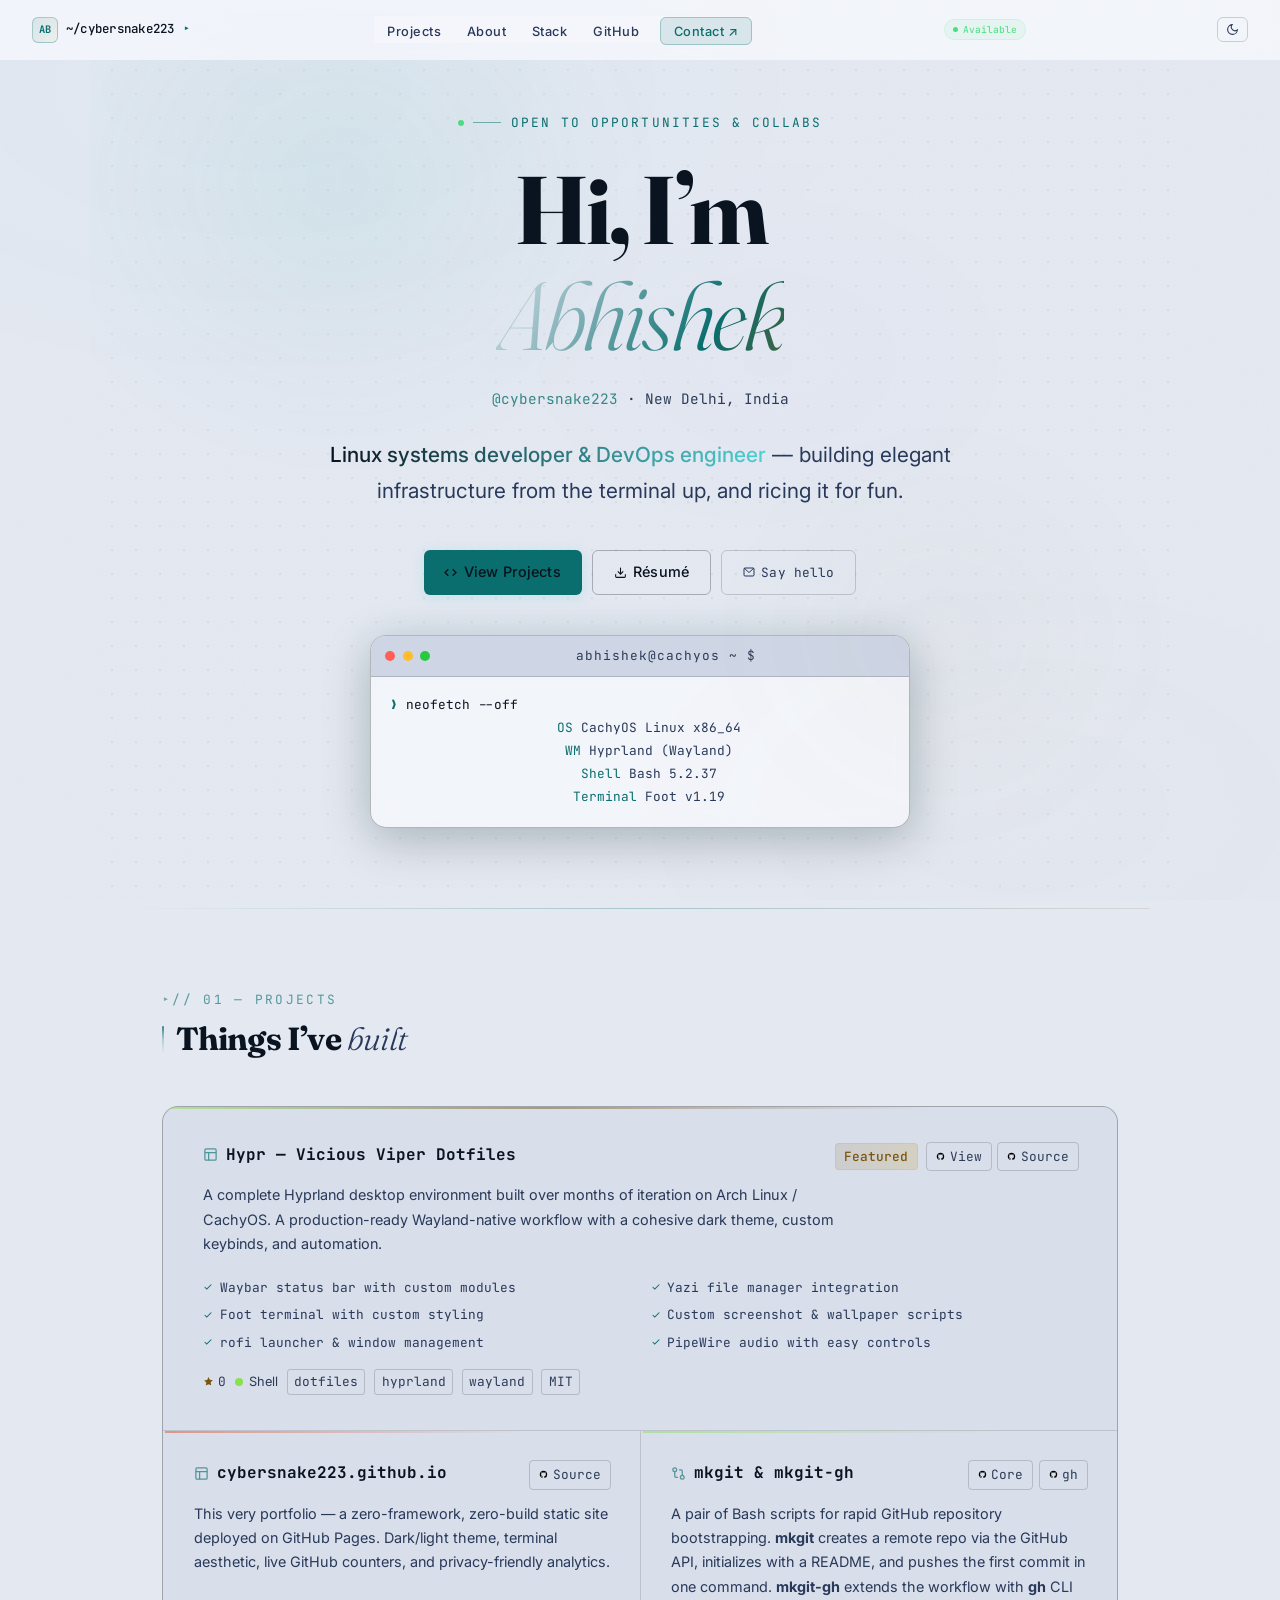
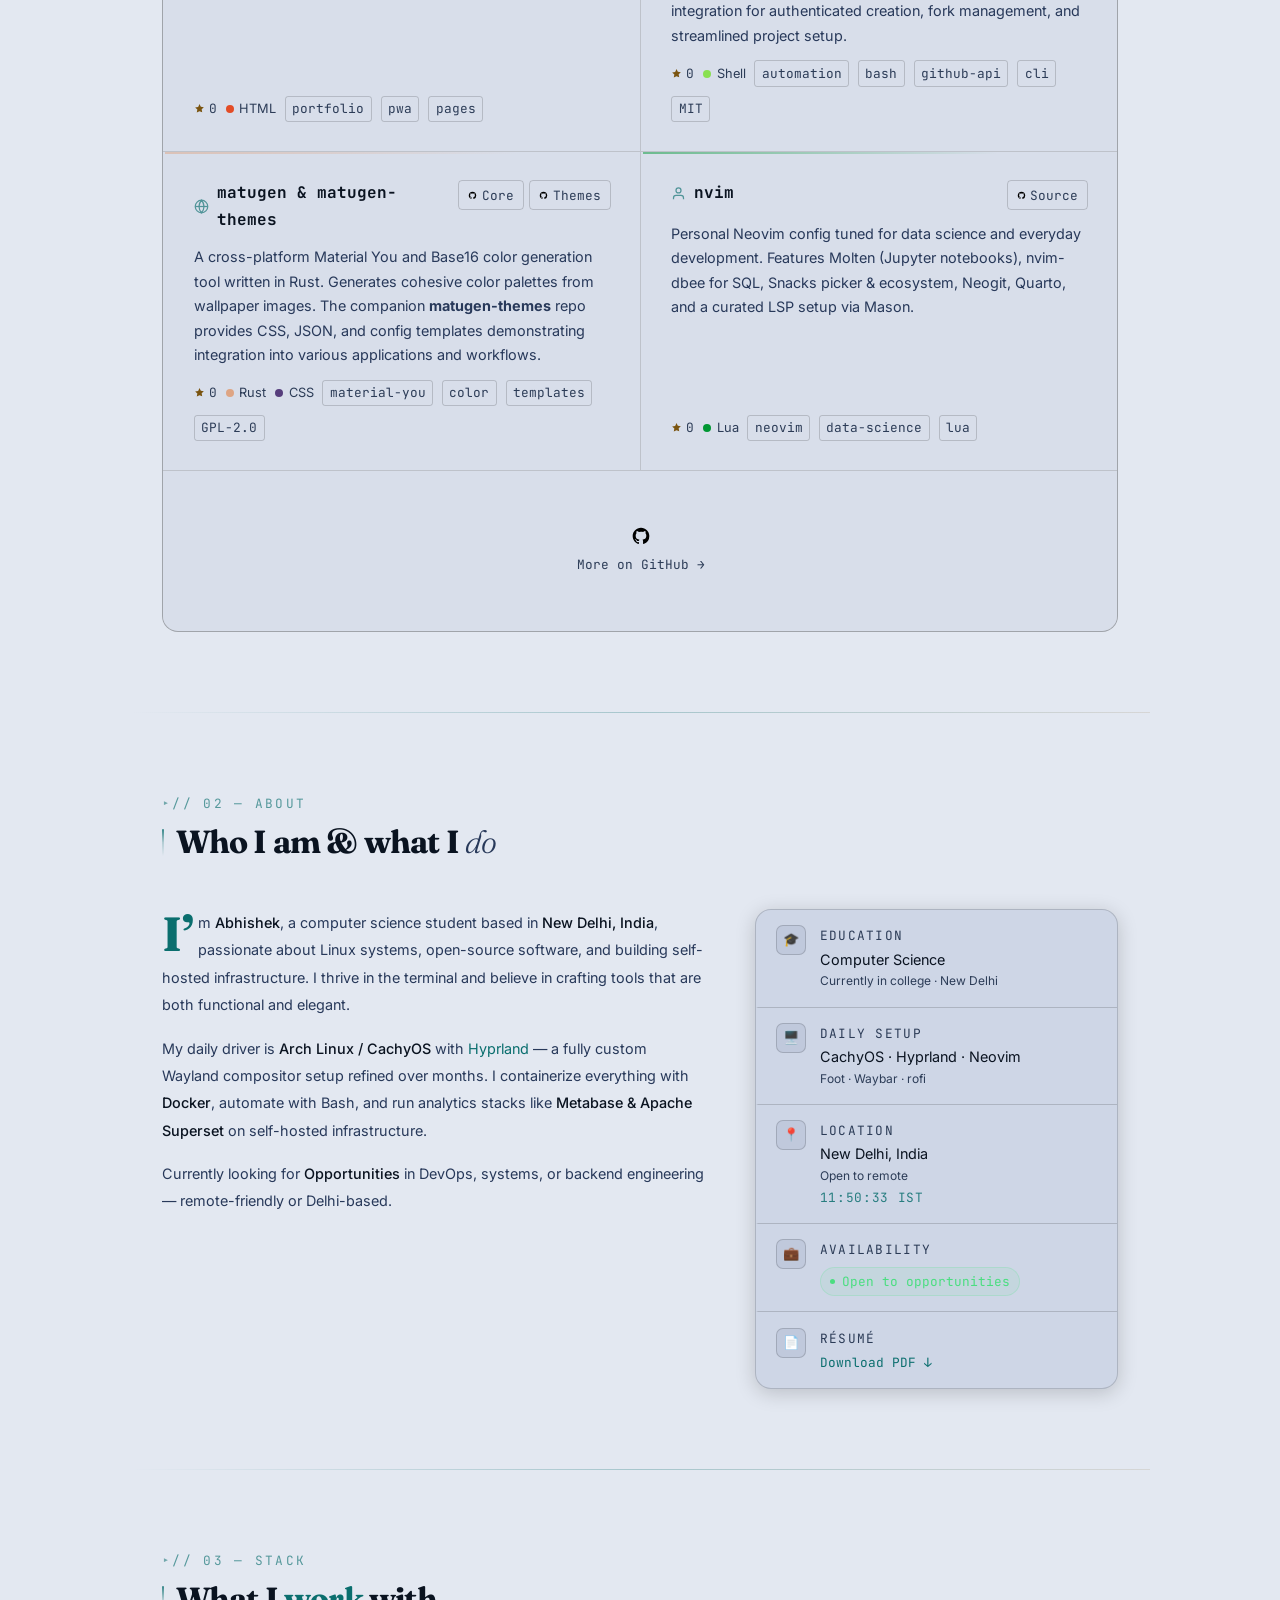
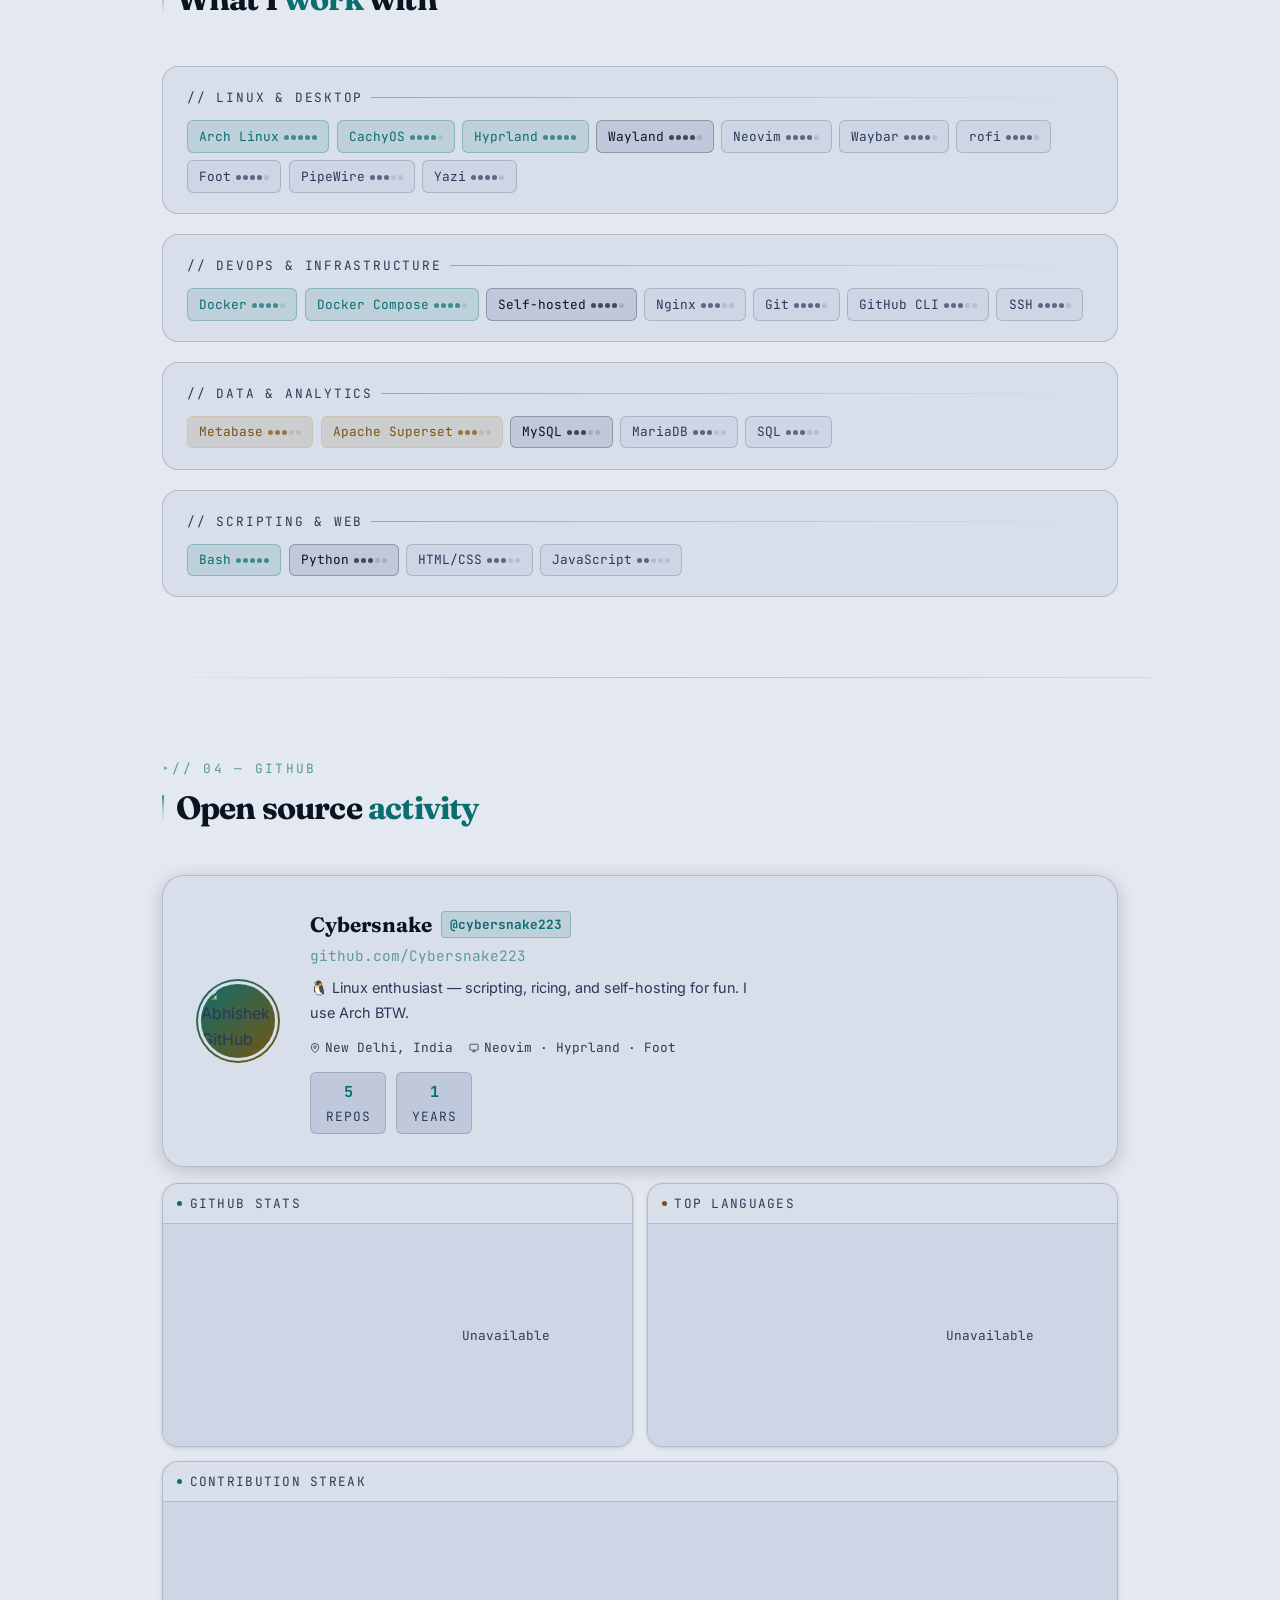
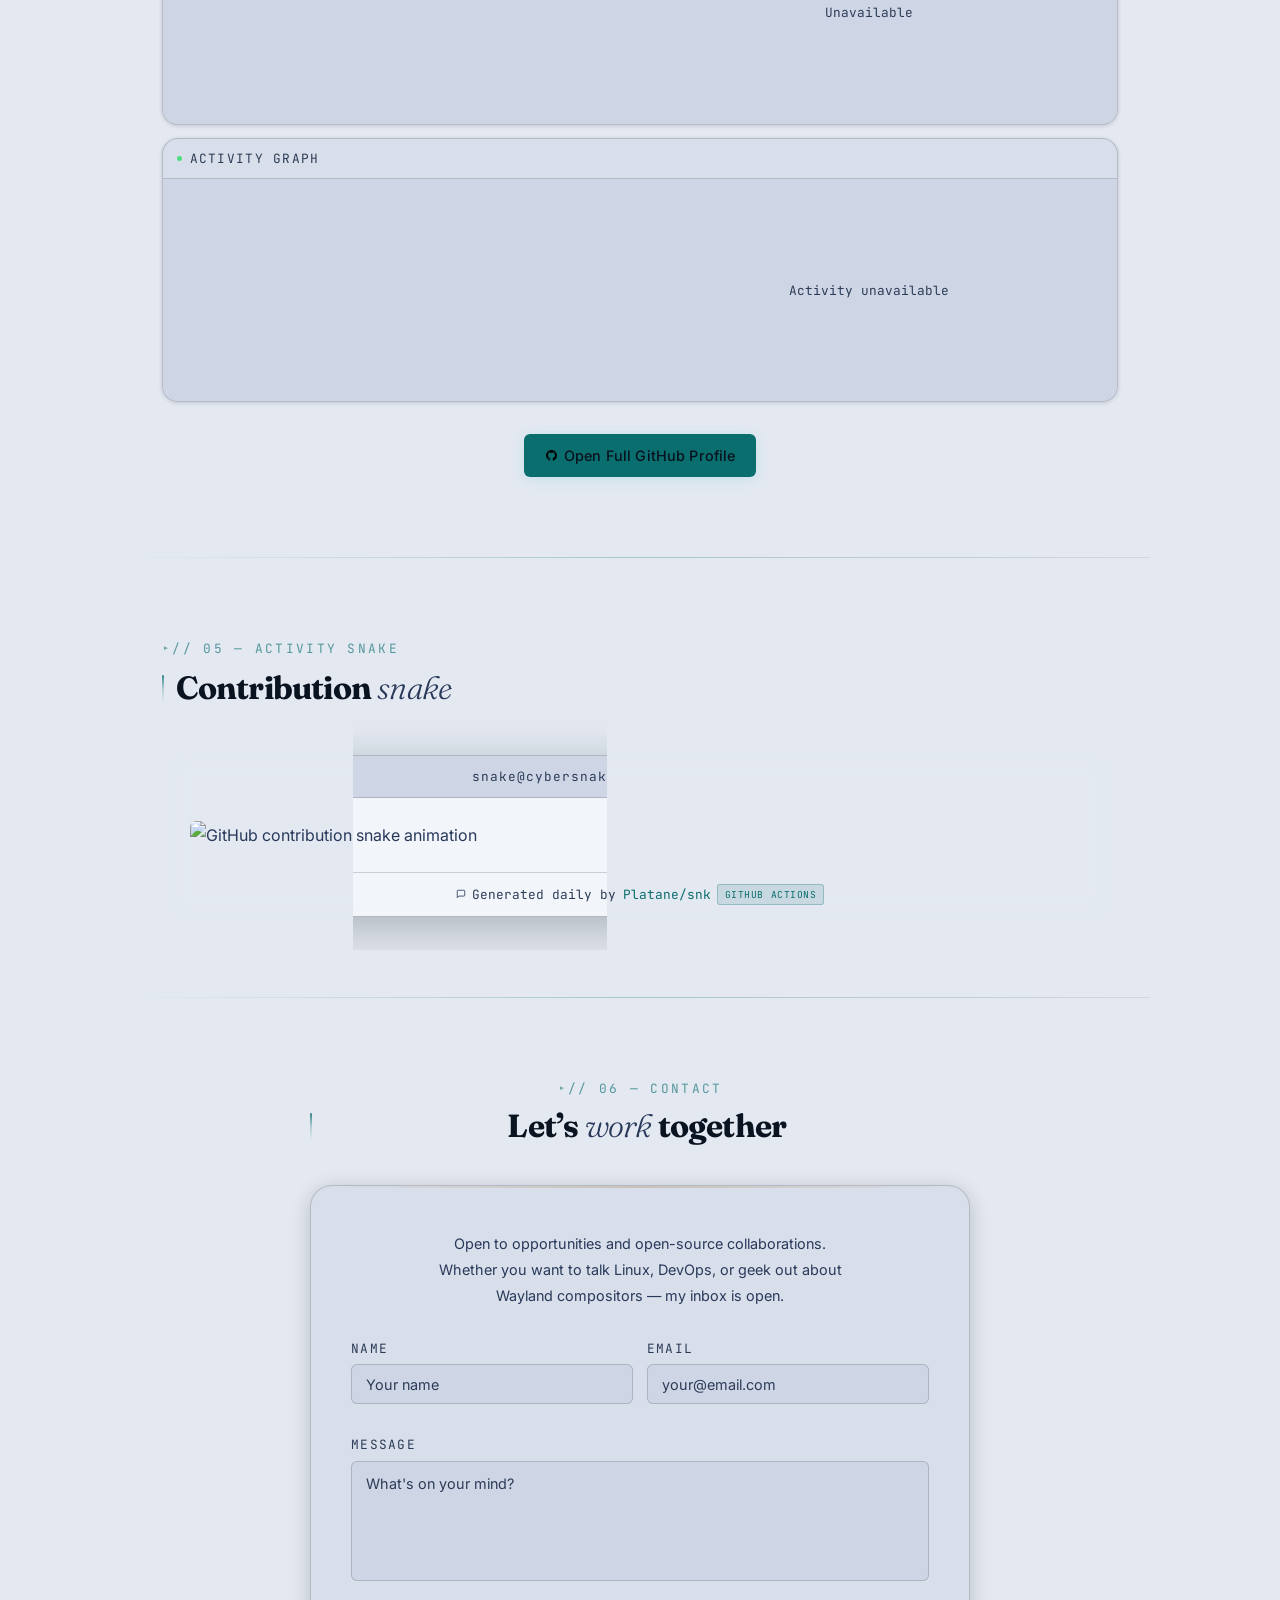
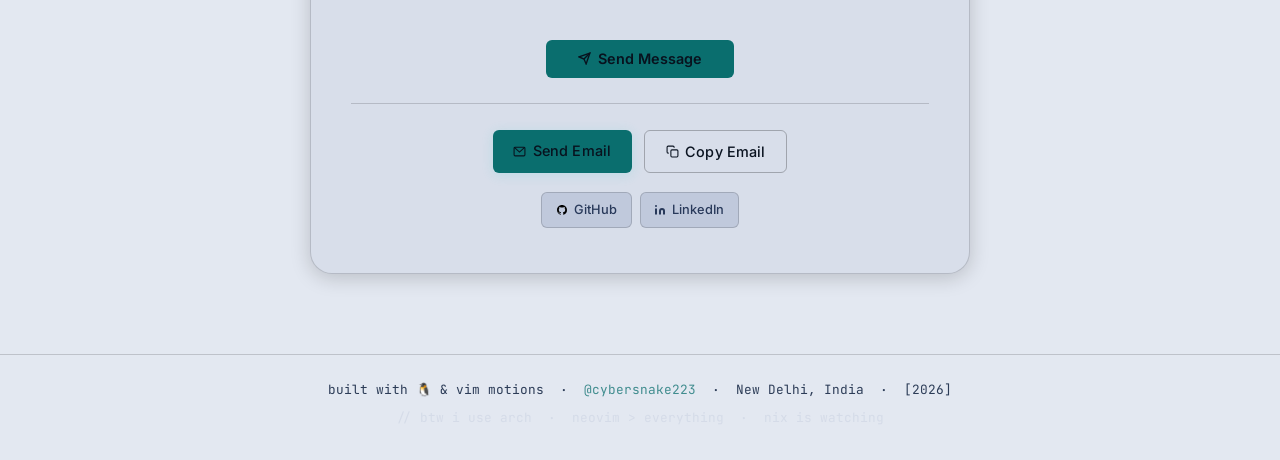
==== commit 8003505a: "fix: skip-link, 404 viewport, remove non-dev skills, self-link, contact wording, IST clock IO, SW ve" ====
--- a/index.html
+++ b/index.html
@@ -15,10 +15,9 @@
   <meta name="robots" content="index, follow">
   <link rel="sitemap" type="application/xml" href="/sitemap.xml">
   <link rel="canonical" href="https://cybersnake223.github.io">
-  <link rel="icon" type="image/png" href="https://github.com/Cybersnake223.png">
+  <link rel="icon" type="image/svg+xml" href="/icon.svg">
   <link rel="manifest" href="manifest.json">
-  <link rel="apple-touch-icon" href="https://github.com/Cybersnake223.png">
-  <link rel="preload" as="image" href="https://github.com/Cybersnake223.png" fetchpriority="high">
+  <link rel="apple-touch-icon" href="/icon.svg">
   <meta property="og:type" content="website">
   <meta property="og:title" content="Abhishek — Linux Developer &amp; DevOps Engineer">
   <meta property="og:description"
@@ -69,7 +68,7 @@
 
   <div id="scroll-progress" aria-hidden="true"></div>
 
-  <a class="skip-link" href="#hero">Skip to main content</a>
+  <a class="skip-link" href="#projects">Skip to main content</a>
 
   <svg class="svg-defs" xmlns="http://www.w3.org/2000/svg">
     <symbol id="ico-gh" viewBox="0 0 24 24">
@@ -533,10 +532,7 @@
             <span class="ctag hi" data-tip="General-purpose scripting language" data-proficiency="3">Python</span>
             <span class="ctag" data-proficiency="3">HTML/CSS</span>
             <span class="ctag" data-proficiency="2">JavaScript</span>
-            <span class="ctag" data-proficiency="3">userChrome</span>
-            <span class="ctag" data-proficiency="2">uBlock Origin</span>
-            <span class="ctag" data-tip="Firefox-based browser with Wayland support" data-proficiency="3">Zen
-              Browser</span>
+
           </div>
         </div>
       </div>
@@ -696,7 +692,7 @@
           <h2>Let&#8217;s <em>work</em> together</h2>
         </div>
         <div class="contact-card reveal rd1">
-          <p>Open to freelance projects, and open-source collaborations. Whether you want to talk Linux, DevOps, or geek
+          <p>Open to opportunities and open-source collaborations. Whether you want to talk Linux, DevOps, or geek
             out about Wayland compositors &mdash; my inbox is open.</p>
           <form class="contact-form" id="contactForm" action="https://formspree.io/f/xpwzovgj" method="POST" novalidate>
             <div class="form-row">
@@ -764,14 +760,7 @@
                 <circle cx="4" cy="4" r="2" />
               </svg>LinkedIn
             </a>
-            <a href="https://cybersnake223.github.io" class="social-link" rel="noopener noreferrer">
-              <svg width="12" height="12" viewBox="0 0 24 24" fill="none" stroke="currentColor" stroke-width="2"
-                aria-hidden="true">
-                <circle cx="12" cy="12" r="10" />
-                <line x1="2" y1="12" x2="22" y2="12" />
-                <path d="M12 2a15.3 15.3 0 014 10 15.3 15.3 0 01-4 10 15.3 15.3 0 01-4-10 15.3 15.3 0 014-10z" />
-              </svg>Website
-            </a>
+
           </div>
         </div>
       </div>
@@ -789,6 +778,13 @@
   </footer>
 
   <script src="script.js" defer></script>
+  <noscript>
+    <style>
+      .gh-stat-body img { opacity: 1 !important; }
+      .gh-stat-skeleton { display: none !important; }
+      .reveal { opacity: 1 !important; transform: none !important; }
+    </style>
+  </noscript>
 </body>
 
 </html>
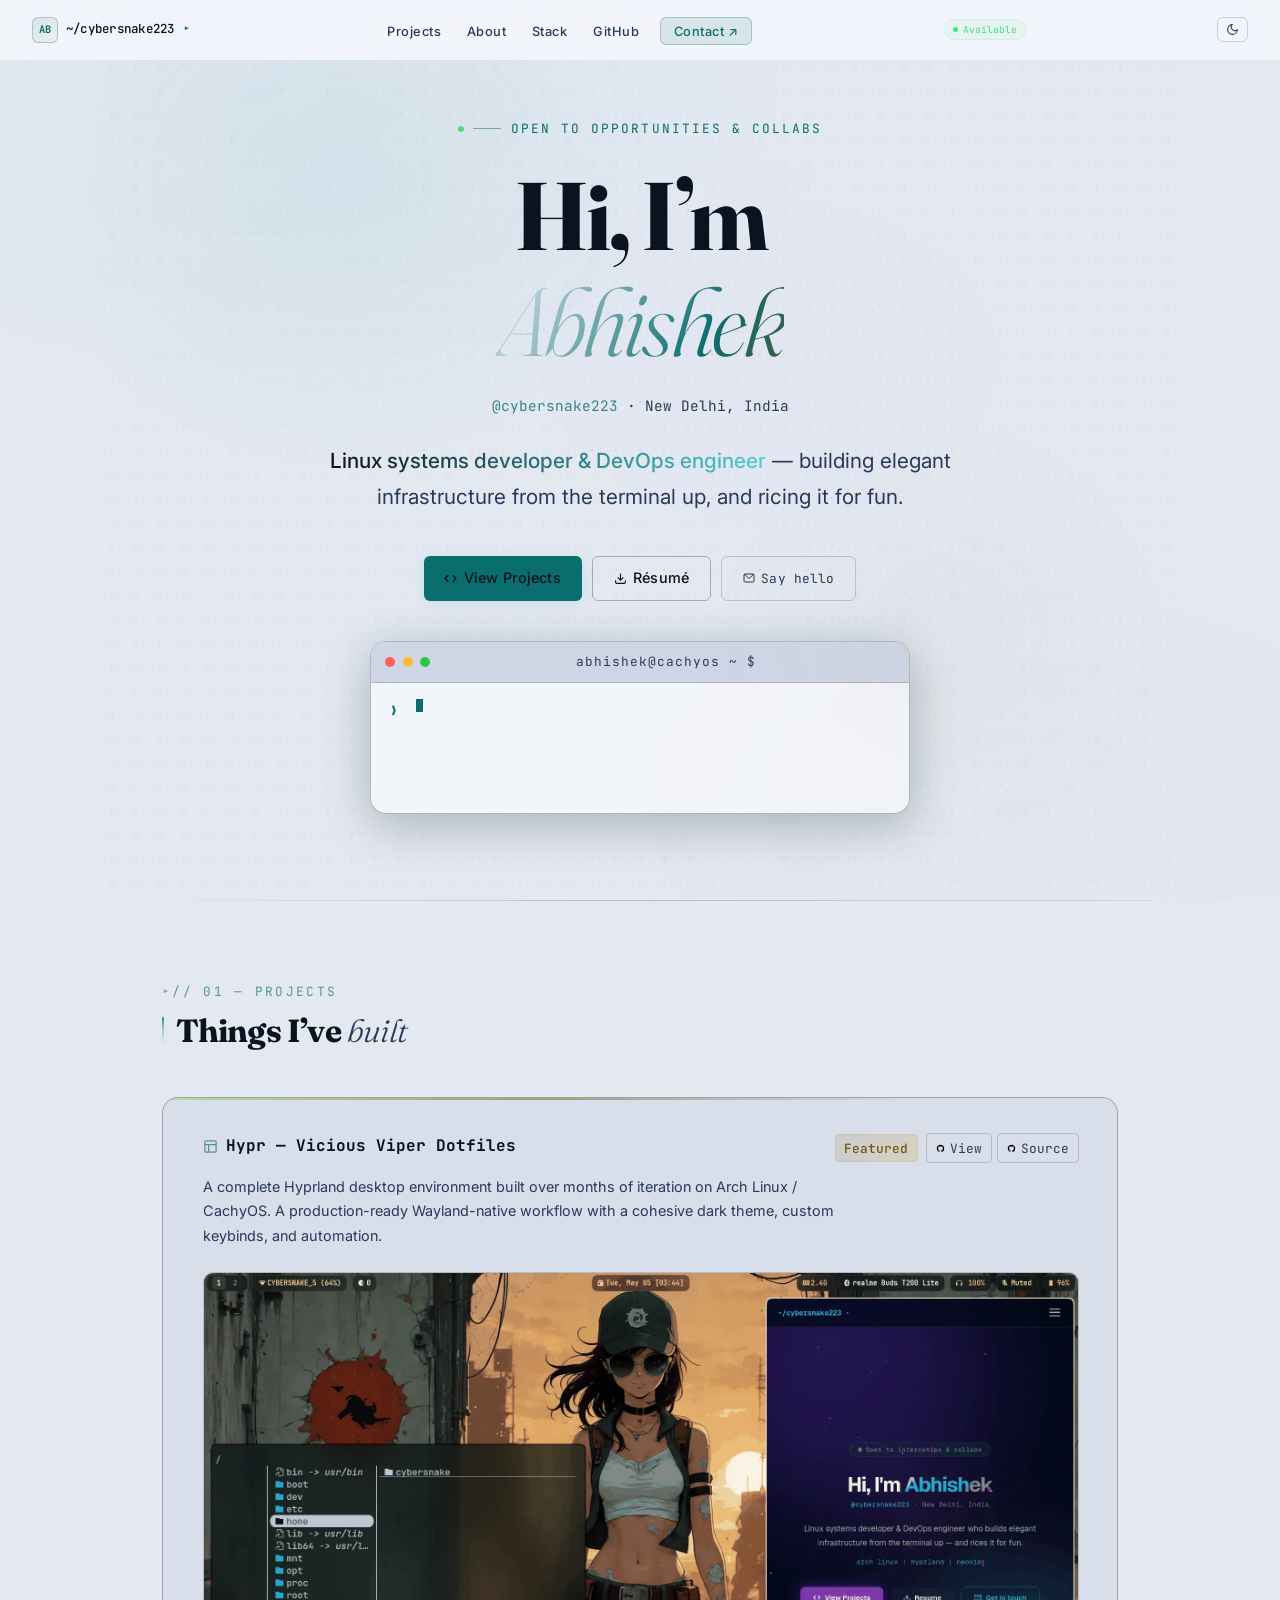
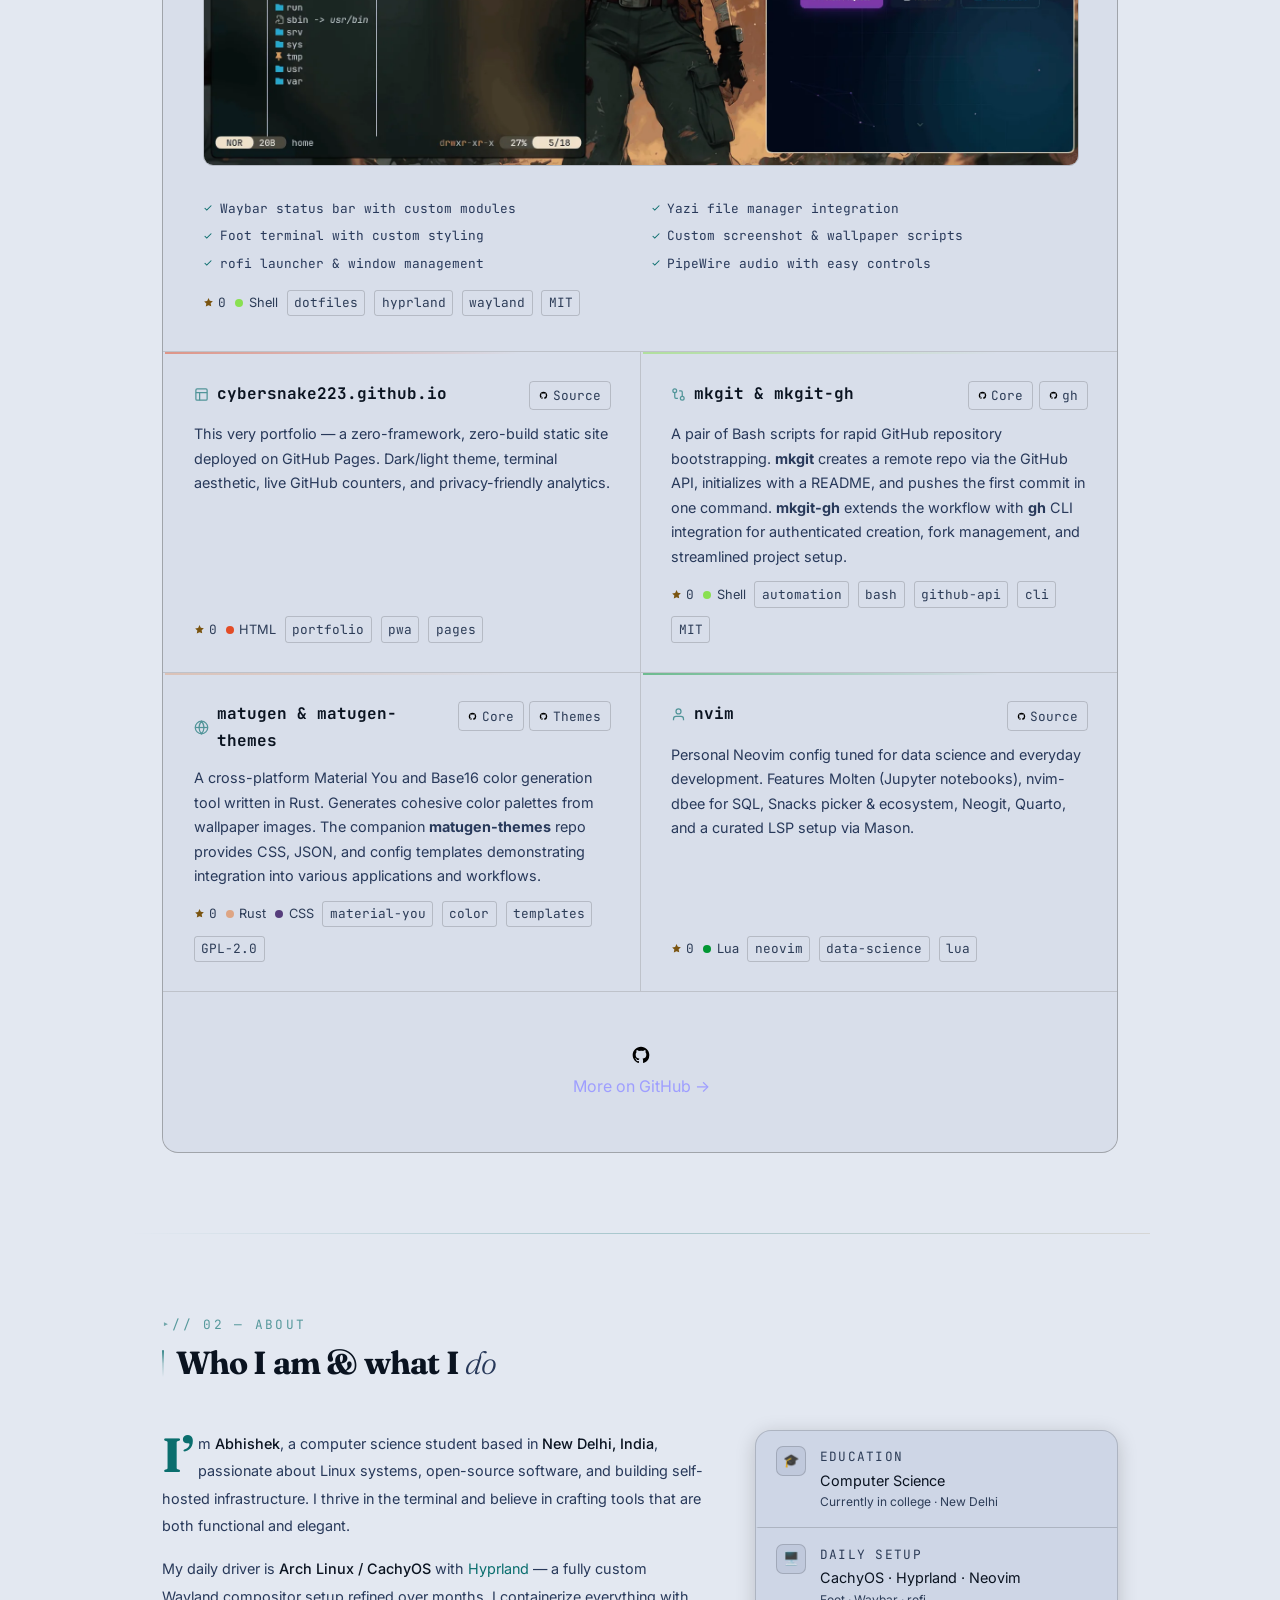
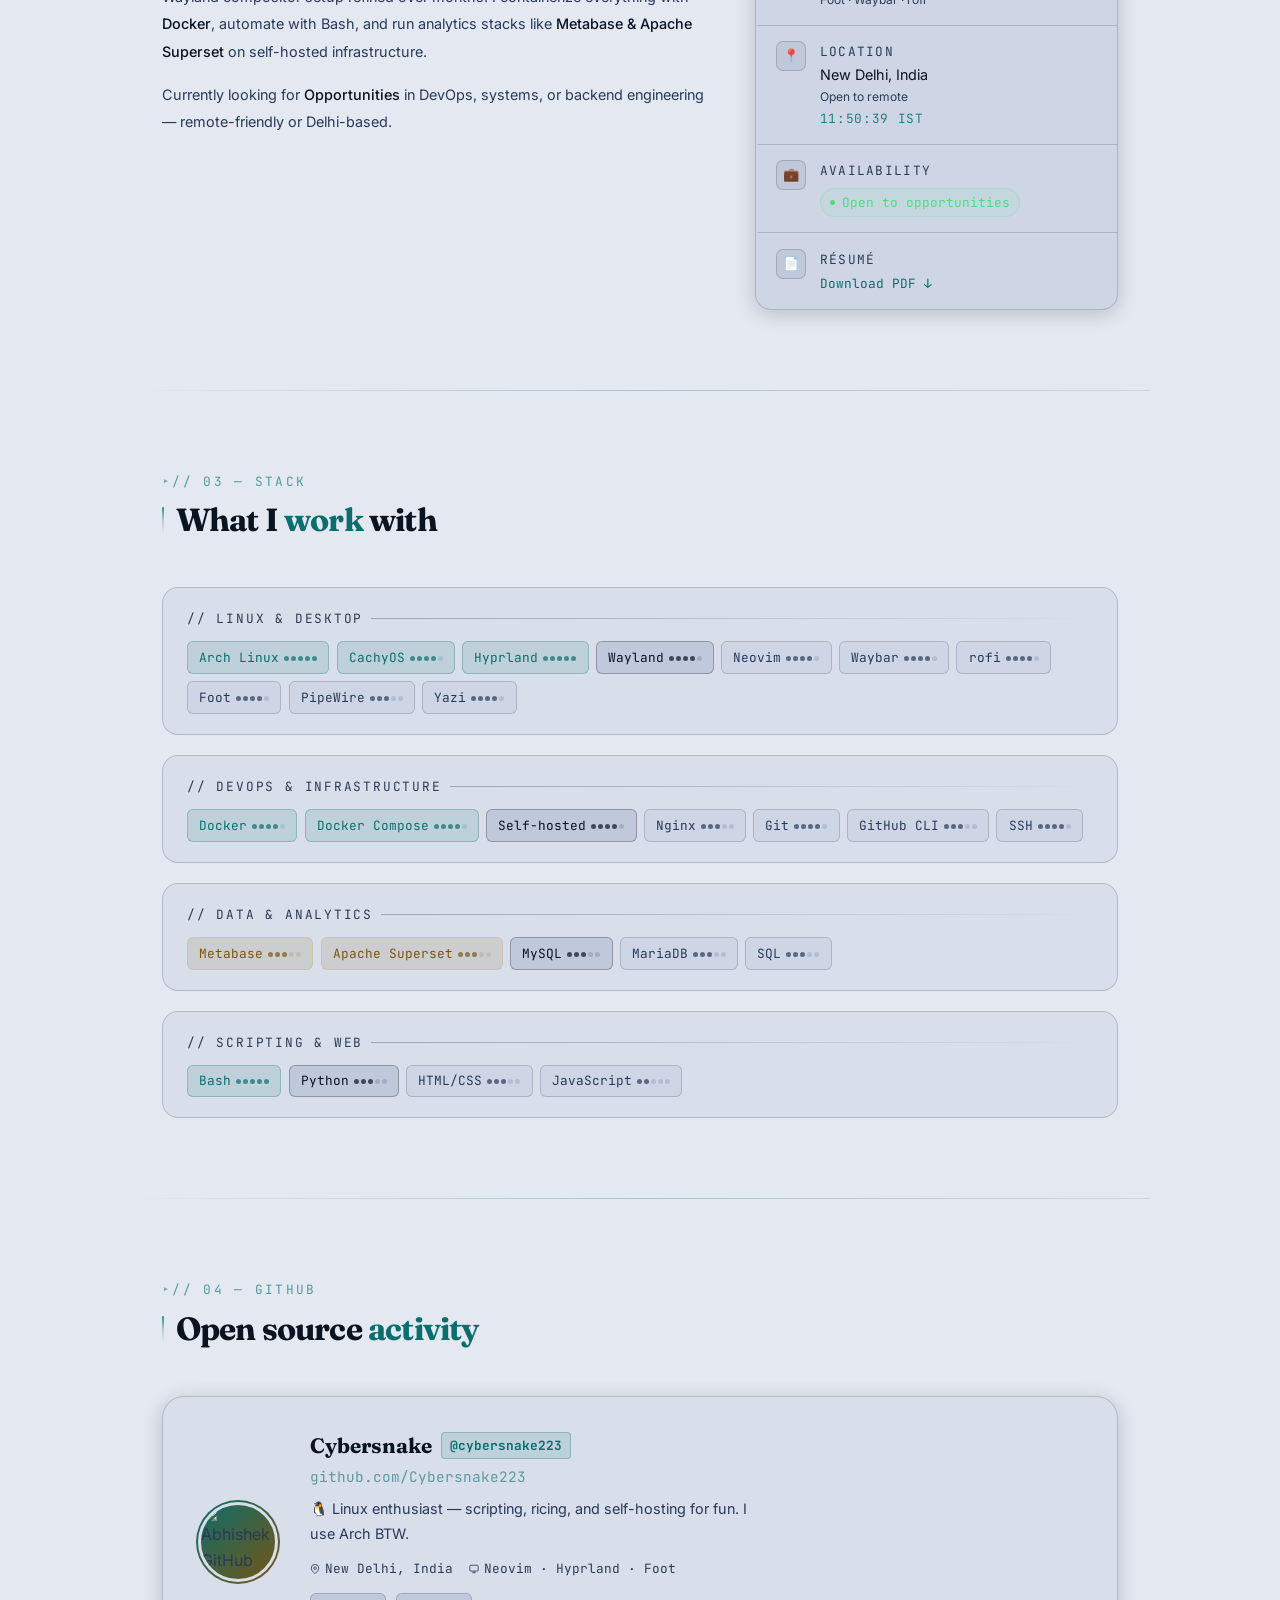
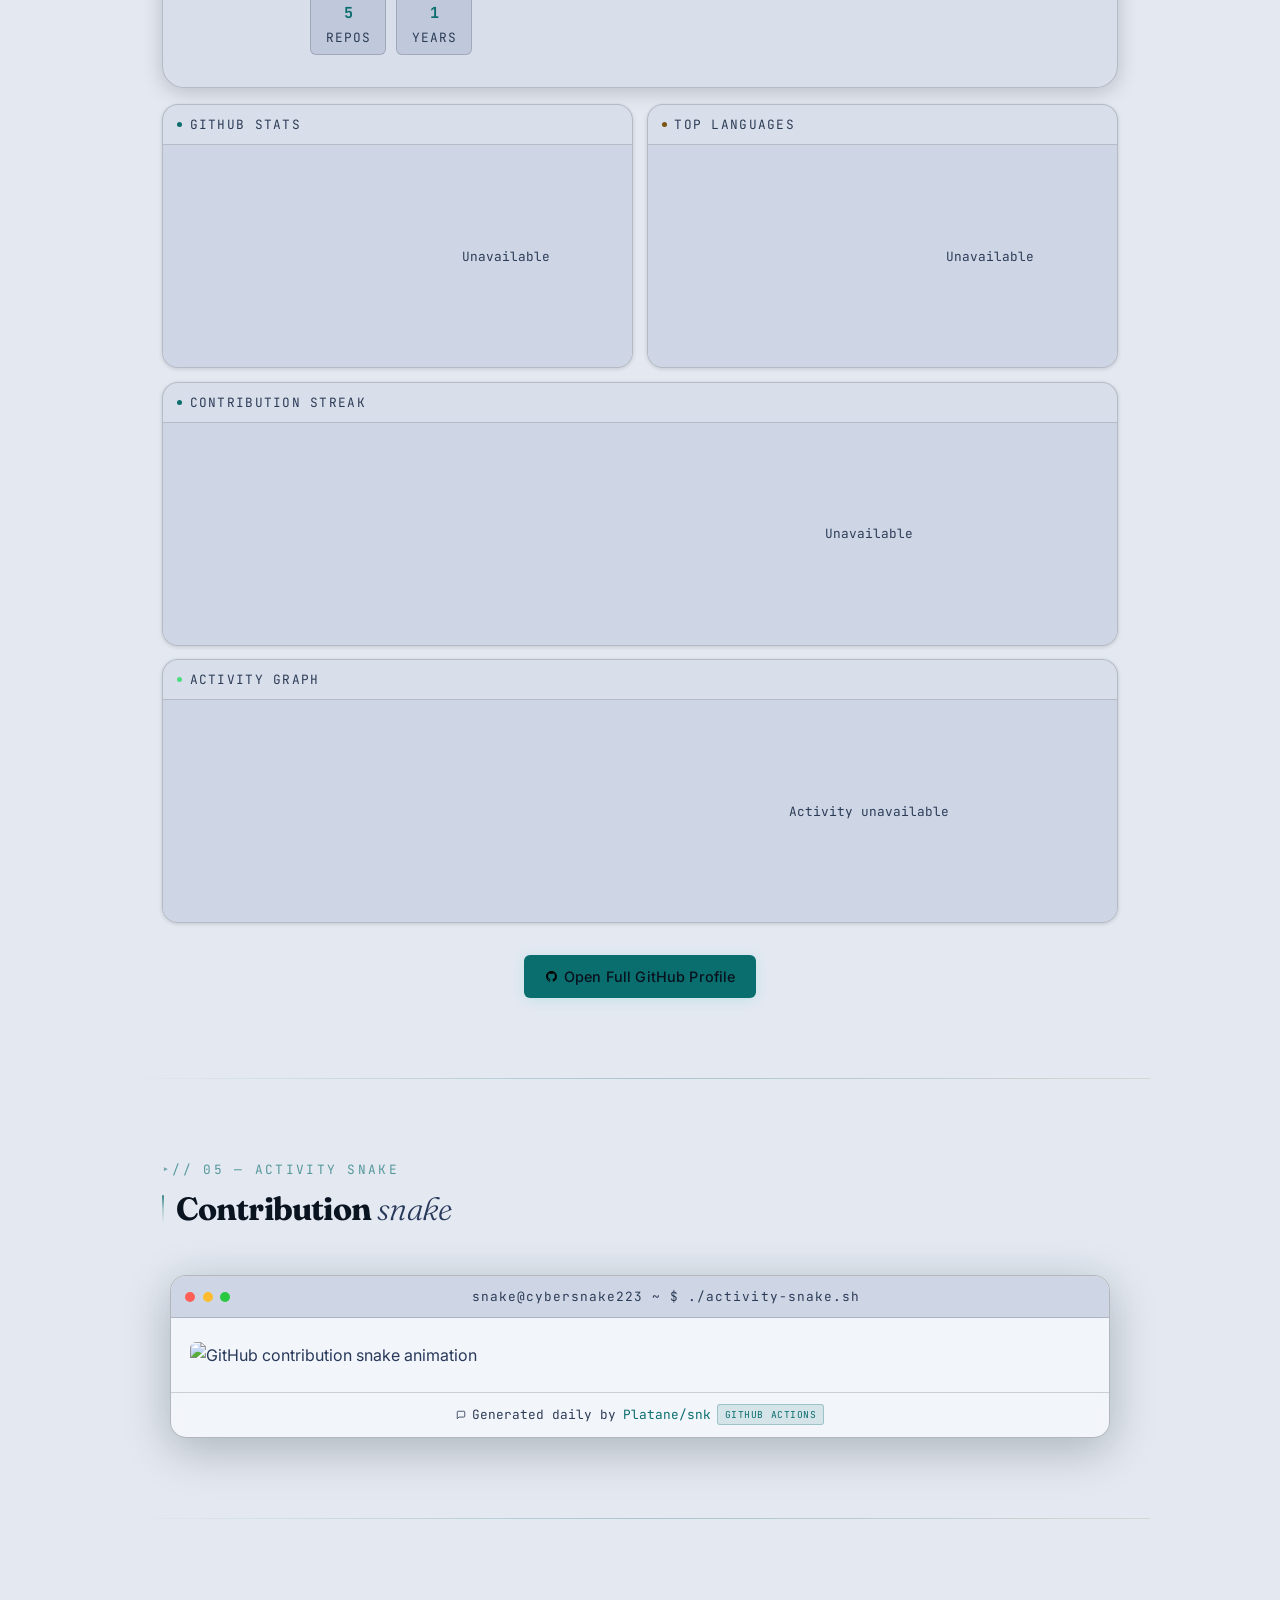
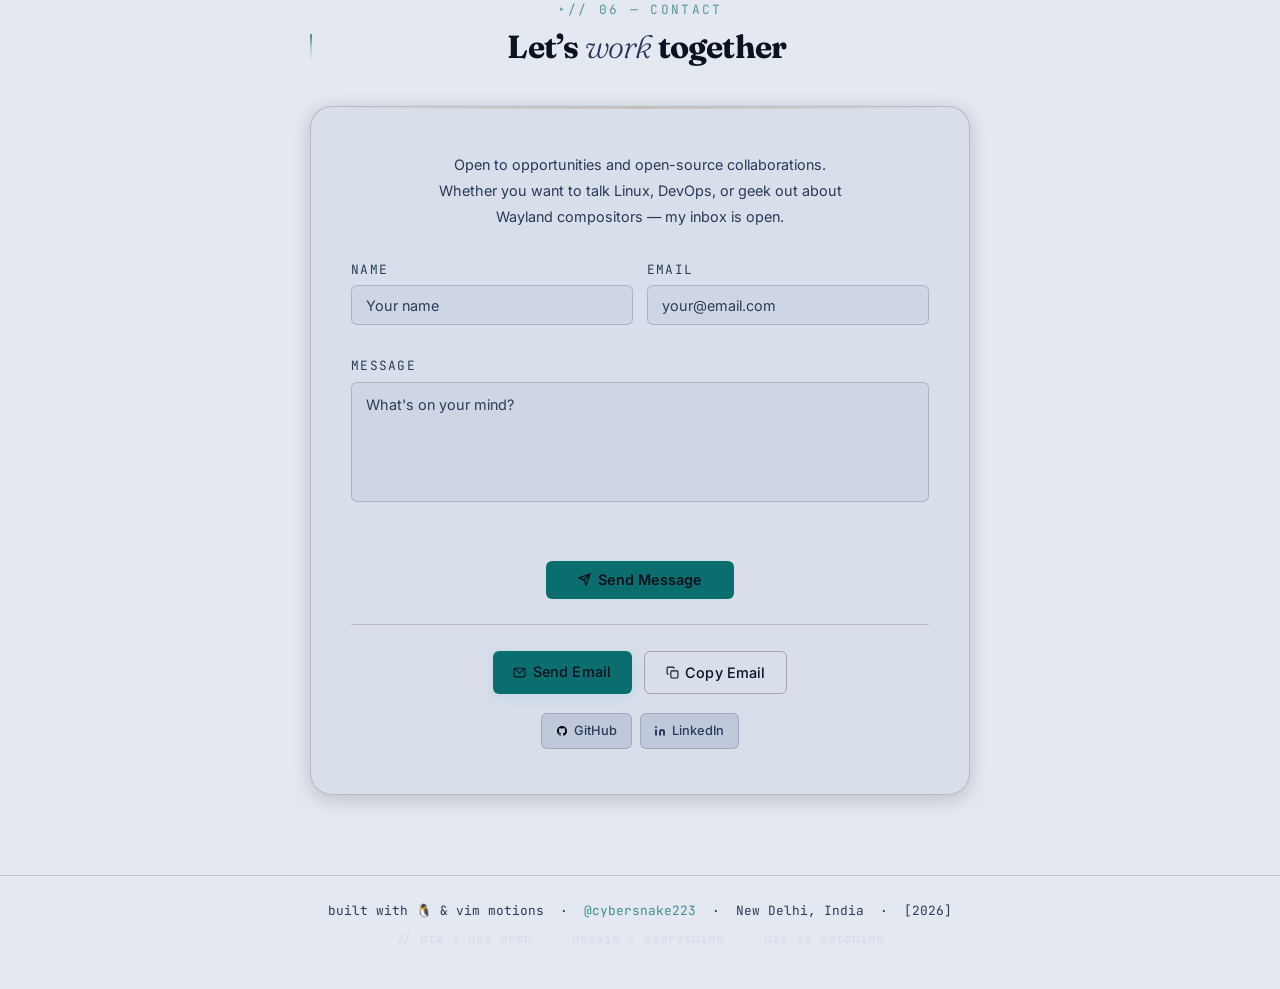
==== commit 0ba2afbc: "Improve UI/UX, accessibility, and performance - Fix hero HTML nesting bug (missing closing div) - Ad" ====
--- a/index.html
+++ b/index.html
@@ -22,9 +22,9 @@
   <meta property="og:title" content="Abhishek — Linux Developer &amp; DevOps Engineer">
   <meta property="og:description"
     content="Linux systems developer crafting elegant infrastructure from the terminal up.">
-  <meta property="og:image" content="https://github.com/Cybersnake223.png">
-  <meta property="og:image:width" content="264">
-  <meta property="og:image:height" content="264">
+  <meta property="og:image" content="https://raw.githubusercontent.com/Cybersnake223/Hypr/main/assets/asset1.png">
+  <meta property="og:image:width" content="800">
+  <meta property="og:image:height" content="450">
   <meta property="og:url" content="https://cybersnake223.github.io">
   <meta property="og:locale" content="en_IN">
   <meta property="og:site_name" content="Abhishek Aryan">
@@ -33,17 +33,16 @@
   <meta name="twitter:title" content="Abhishek — Linux Developer &amp; DevOps Engineer">
   <meta name="twitter:description"
     content="Linux systems developer crafting elegant infrastructure from the terminal up.">
-  <meta name="twitter:image" content="https://github.com/Cybersnake223.png">
+  <meta name="twitter:image" content="https://raw.githubusercontent.com/Cybersnake223/Hypr/main/assets/asset1.png">
   <meta name="twitter:creator" content="@cybersnake223">
   <script type="application/ld+json">
-  {"@context":"https://schema.org","@type":"Person","name":"Abhishek Aryan","url":"https://cybersnake223.github.io","image":"https://github.com/Cybersnake223.png","email":"nemesisjr111@gmail.com","description":"Linux systems developer and DevOps engineer based in New Delhi, India. Passionate about open-source software, self-hosted infrastructure, and Arch Linux.","sameAs":["https://github.com/Cybersnake223"],"jobTitle":"Linux Developer & DevOps Engineer","knowsAbout":["Linux","Docker","Bash","Hyprland","Metabase","Apache Superset","DevOps","Wayland","Self-hosted Infrastructure","CachyOS"],"address":{"@type":"PostalAddress","addressLocality":"New Delhi","addressCountry":"IN"},"alumniOf":{"@type":"CollegeOrUniversity","name":"Computer Science Program, New Delhi"}}
+  {"@context":"https://schema.org","@type":"Person","name":"Abhishek Aryan","url":"https://cybersnake223.github.io","image":"https://raw.githubusercontent.com/Cybersnake223/Hypr/main/assets/asset1.png","email":"nemesisjr111@gmail.com","description":"Linux systems developer and DevOps engineer based in New Delhi, India. Passionate about open-source software, self-hosted infrastructure, and Arch Linux.","sameAs":["https://github.com/Cybersnake223"],"jobTitle":"Linux Developer & DevOps Engineer","knowsAbout":["Linux","Docker","Bash","Hyprland","Metabase","Apache Superset","DevOps","Wayland","Self-hosted Infrastructure","CachyOS"],"address":{"@type":"PostalAddress","addressLocality":"New Delhi","addressCountry":"IN"},"alumniOf":{"@type":"CollegeOrUniversity","name":"Computer Science Program, New Delhi"}}
   </script>
   <link rel="preconnect" href="https://fonts.googleapis.com">
   <link rel="preconnect" href="https://fonts.gstatic.com" crossorigin>
-  <link rel="preconnect" href="https://raw.githubusercontent.com" crossorigin>
-  <link rel="preconnect" href="https://github-readme-stats.vercel.app">
-  <link rel="preconnect" href="https://streak-stats.demolab.com">
-  <link rel="preconnect" href="https://github-contributions-api.jogruber.de" crossorigin>
+  <link rel="dns-prefetch" href="https://github-stats-extended.vercel.app">
+  <link rel="dns-prefetch" href="https://streak-stats.demolab.com">
+  <link rel="dns-prefetch" href="https://github-contributions-api.jogruber.de">
   <link rel="dns-prefetch" href="https://api.github.com">
   <link rel="preload"
     href="https://fonts.googleapis.com/css2?family=JetBrains+Mono:wght@400;500;700&family=Inter:wght@300;400;500;600&display=swap"
@@ -162,6 +161,7 @@
       </div>
 
       <div class="hero-terminal" role="region" aria-label="Terminal demo">
+        <div class="sr-only" id="termSummary">Interactive terminal showing: neofetch system info (CachyOS Linux, Hyprland, Bash, Foot, Neovim), docker container status (metabase, superset, mariadb, nginx-proxy all running), system uptime, and project directory listing.</div>
         <div class="term-bar">
           <span class="term-dot red"></span>
           <span class="term-dot yellow"></span>
@@ -172,6 +172,7 @@
           <div class="term-line"><span class="term-prompt">❯</span><span class="term-cmd" id="termCmd"></span><span
               class="term-cursor" id="termCursor"></span></div>
           <div id="termOutput"></div>
+        </div>
       </div>
     </section>
 
@@ -192,7 +193,7 @@
               </svg>
               <span class="project-name">Hypr &mdash; Vicious Viper Dotfiles</span>
             </div>
-            <div style="display:flex;align-items:center;gap:0.5rem;flex-shrink:0;">
+            <div class="project-badge-row">
               <span class="project-featured-badge">Featured</span>
               <div class="project-links">
                 <a href="https://cybersnake223.github.io/vicious-viper/" target="_blank" rel="noopener noreferrer"
@@ -213,6 +214,12 @@
           <p class="project-desc">A complete Hyprland desktop environment built over months of iteration on Arch Linux /
             CachyOS. A production-ready Wayland-native workflow with a cohesive dark theme, custom keybinds, and
             automation.</p>
+          <div class="project-screenshot">
+            <picture>
+              <source srcset="vicious-viper/assets/asset1.webp" type="image/webp">
+              <img src="vicious-viper/assets/asset1.png" alt="Hyprland desktop setup showing Waybar, Foot terminal, and rofi launcher with a cohesive dark theme" width="800" height="450" loading="lazy" decoding="async">
+            </picture>
+          </div>
           <div class="project-features">
             <div class="project-feature"><svg width="10" height="10" viewBox="0 0 24 24" fill="none"
                 stroke="currentColor" stroke-width="2.5" aria-hidden="true">
@@ -406,10 +413,10 @@
         </div>
         <a href="https://github.com/Cybersnake223" target="_blank" rel="me noopener noreferrer"
           class="project-card-more span2 reveal rd1">
-          <svg width="20" height="20" style="color:var(--faint);" aria-hidden="true">
+          <svg width="20" height="20" aria-hidden="true">
             <use href="#ico-gh" />
           </svg>
-          <span style="font-family:var(--mono);font-size:var(--t-xs);color:var(--faint);">More on GitHub &rarr;</span>
+          <span>More on GitHub &rarr;</span>
         </a>
       </div>
     </section>
@@ -469,8 +476,7 @@
               <span class="info-icon">📄</span>
               <div>
                 <div class="info-label">Résumé</div>
-                <div class="info-value"><a href="/resume.pdf" download
-                    style="color:var(--teal);text-decoration:none;font-size:var(--t-xs);font-family:var(--mono);">Download
+                <div class="info-value"><a href="/resume.pdf" download class="resume-link">Download
                     PDF &darr;</a></div>
               </div>
             </div>
@@ -590,7 +596,9 @@
             <div class="gh-stat-skeleton" aria-hidden="true">
               <div class="gh-stat-skeleton-inner"></div>
             </div>            <img
-              src="https://github-readme-stats.vercel.app/api?username=Cybersnake223&show_icons=true&theme=tokyonight&hide_border=true&bg_color=0c1220&title_color=3ecfcf&icon_color=c9a84c&text_color=7a90b2"
+              src="https://github-stats-extended.vercel.app/api?username=Cybersnake223&show_icons=true&theme=tokyonight&hide_border=true&bg_color=0c1220&title_color=3ecfcf&icon_color=c9a84c&text_color=7a90b2"
+              data-dark="https://github-stats-extended.vercel.app/api?username=Cybersnake223&show_icons=true&theme=tokyonight&hide_border=true&bg_color=0c1220&title_color=3ecfcf&icon_color=c9a84c&text_color=7a90b2"
+              data-light="https://github-stats-extended.vercel.app/api?username=Cybersnake223&show_icons=true&theme=default&hide_border=true&bg_color=d8deea&title_color=0a6e6e&icon_color=7a5410&text_color=28395a"
               alt="GitHub stats" width="495" height="195" loading="lazy" decoding="async"
               onload="this.parentElement.classList.add('loaded');this.classList.add('loaded')"
               onerror="handleStatsError(this)">
@@ -604,7 +612,9 @@
             <div class="gh-stat-skeleton" aria-hidden="true">
               <div class="gh-stat-skeleton-inner"></div>
             </div>            <img
-              src="https://github-readme-stats.vercel.app/api/top-langs/?username=Cybersnake223&layout=compact&theme=tokyonight&hide_border=true&bg_color=0c1220&title_color=3ecfcf&text_color=7a90b2&langs_count=6"
+              src="https://github-stats-extended.vercel.app/api/top-langs/?username=Cybersnake223&layout=compact&theme=tokyonight&hide_border=true&bg_color=0c1220&title_color=3ecfcf&text_color=7a90b2&langs_count=6"
+              data-dark="https://github-stats-extended.vercel.app/api/top-langs/?username=Cybersnake223&layout=compact&theme=tokyonight&hide_border=true&bg_color=0c1220&title_color=3ecfcf&text_color=7a90b2&langs_count=6"
+              data-light="https://github-stats-extended.vercel.app/api/top-langs/?username=Cybersnake223&layout=compact&theme=default&hide_border=true&bg_color=d8deea&title_color=0a6e6e&text_color=28395a&langs_count=6"
               alt="Top languages" width="495" height="195" loading="lazy" decoding="async"
               onload="this.parentElement.classList.add('loaded');this.classList.add('loaded')"
               onerror="handleStatsError(this)">
@@ -619,6 +629,8 @@
               <div class="gh-stat-skeleton-inner"></div>
             </div>            <img
               src="https://streak-stats.demolab.com?user=Cybersnake223&theme=tokyonight-duo&hide_border=true&background=0c1220&ring=3ecfcf&fire=c9a84c&currStreakLabel=3ecfcf&dates=7a90b2&sideNums=3ecfcf&sideLabels=7a90b2"
+              data-dark="https://streak-stats.demolab.com?user=Cybersnake223&theme=tokyonight-duo&hide_border=true&background=0c1220&ring=3ecfcf&fire=c9a84c&currStreakLabel=3ecfcf&dates=7a90b2&sideNums=3ecfcf&sideLabels=7a90b2"
+              data-light="https://streak-stats.demolab.com?user=Cybersnake223&theme=default&hide_border=true&background=d8deea&ring=0a6e6e&fire=7a5410&currStreakLabel=0a6e6e&dates=28395a&sideNums=0a6e6e&sideLabels=28395a"
               alt="GitHub streak" width="495" height="195" loading="lazy" decoding="async"
               onload="this.parentElement.classList.add('loaded');this.classList.add('loaded')"
               onerror="handleStatsError(this)">
@@ -628,11 +640,13 @@
         <div class="gh-stat-card span2">
           <div class="gh-stat-header"><span class="gh-stat-dot" style="background:#4ade80;"></span><span
               class="gh-stat-lbl">Activity Graph</span></div>
-          <div class="gh-stat-body" style="min-height:130px;">
+          <div class="gh-stat-body stat-body-tall">
             <div class="gh-stat-skeleton" aria-hidden="true">
               <div class="gh-stat-skeleton-inner"></div>
             </div>            <img
               src="https://github-readme-activity-graph.vercel.app/graph?username=Cybersnake223&theme=react-dark&hide_border=true&bg_color=0c1220&color=3ecfcf&line=3ecfcf&point=c9a84c&area=true&area_color=3ecfcf"
+              data-dark="https://github-readme-activity-graph.vercel.app/graph?username=Cybersnake223&theme=react-dark&hide_border=true&bg_color=0c1220&color=3ecfcf&line=3ecfcf&point=c9a84c&area=true&area_color=3ecfcf"
+              data-light="https://github-readme-activity-graph.vercel.app/graph?username=Cybersnake223&theme=default&hide_border=true&bg_color=d8deea&color=0a6e6e&line=0a6e6e&point=7a5410&area=true&area_color=0a6e6e"
               alt="GitHub activity graph" width="495" height="195" loading="lazy" decoding="async"
               onload="this.parentElement.classList.add('loaded');this.classList.add('loaded')"
               onerror="handleStatsError(this)">
@@ -695,6 +709,10 @@
           <p>Open to opportunities and open-source collaborations. Whether you want to talk Linux, DevOps, or geek
             out about Wayland compositors &mdash; my inbox is open.</p>
           <form class="contact-form" id="contactForm" action="https://formspree.io/f/xpwzovgj" method="POST" novalidate>
+            <div class="form-hp" aria-hidden="true" style="position:absolute;left:-9999px;opacity:0;pointer-events:none;">
+              <label for="website">Leave this empty</label>
+              <input type="text" id="website" name="website" tabindex="-1" autocomplete="off">
+            </div>
             <div class="form-row">
               <div class="form-field">
                 <label class="form-label" for="fname">Name</label>
@@ -773,7 +791,7 @@
     <a href="https://github.com/Cybersnake223" target="_blank" rel="me noopener noreferrer">@cybersnake223</a>
     <span> &nbsp;&middot;&nbsp; New Delhi, India &nbsp;&middot;&nbsp; [<span id="year"></span>]</span>
     <br>
-    <span class="footer-easter">// btw i use arch &nbsp;&middot;&nbsp; neovim &gt; everything &nbsp;&middot;&nbsp; nix
+    <span class="footer-easter" aria-hidden="true">// btw i use arch &nbsp;&middot;&nbsp; neovim &gt; everything &nbsp;&middot;&nbsp; nix
       is watching</span>
   </footer>
 
@@ -782,7 +800,7 @@
     <style>
       .gh-stat-body img { opacity: 1 !important; }
       .gh-stat-skeleton { display: none !important; }
-      .reveal { opacity: 1 !important; transform: none !important; }
+      .reveal, .reveal-heading, .reveal-content { opacity: 1 !important; transform: none !important; }
     </style>
   </noscript>
 </body>
--- a/style.css
+++ b/style.css
@@ -58,23 +58,33 @@
     .nav-toggle.open span:nth-child(1) { transform:translateY(6.5px) rotate(45deg); }
     .nav-toggle.open span:nth-child(2) { opacity:0; }
     .nav-toggle.open span:nth-child(3) { transform:translateY(-6.5px) rotate(-45deg); }
+    @media (max-width:768px) {
+      nav { padding:0 1.5rem; }
+      .nav-links a { font-size:0.7rem; padding:0.3rem 0.6rem; }
+      .nav-cta { padding:0.5rem 1rem !important; }
+    }
     @media (max-width:640px) {
       nav { padding:0 1.25rem; }
       .nav-toggle { display:flex; }
-      .nav-links { position:fixed; top:60px; left:0; right:0; background:rgba(8,12,20,0.98); backdrop-filter:blur(20px); flex-direction:column; gap:0; list-style:none; max-height:0; overflow:hidden; transition:max-height 0.35s ease; border-bottom:1px solid var(--border); }
-      .nav-links.open { max-height:340px; }
-      .nav-links li a { display:block; padding:0.9rem 1.5rem; border-top:1px solid var(--border); border-radius:0; }
+      .nav-links { position:fixed; top:60px; left:0; right:0; background:rgba(8,12,20,0.98); backdrop-filter:blur(24px) saturate(180%); -webkit-backdrop-filter:blur(24px) saturate(180%); flex-direction:column; gap:0; list-style:none; max-height:0; overflow:hidden; transition:max-height 0.35s cubic-bezier(0.22,1,0.36,1), opacity 0.3s; border-bottom:1px solid var(--border); opacity:0; }
+      .nav-links.open { max-height:340px; opacity:1; }
+      .nav-links li a { display:block; padding:1rem 1.5rem; border-top:1px solid var(--border); border-radius:0; min-height:48px; display:flex; align-items:center; }
       .nav-cta { margin-left:0 !important; border-radius:0 !important; }
     }
     .reveal { opacity:1; transform:none; transition:opacity 0.6s cubic-bezier(0.22,1,0.36,1), transform 0.6s cubic-bezier(0.22,1,0.36,1); }
     .js-animate .reveal { opacity:0; transform:translateY(18px); }
     .js-animate .reveal.visible { opacity:1; transform:translateY(0); }
     .reveal.visible { opacity:1; transform:translateY(0); }
+    .reveal-heading { opacity:1; transform:none; transition:opacity 0.5s cubic-bezier(0.22,1,0.36,1), transform 0.5s cubic-bezier(0.22,1,0.36,1); }
+    .js-animate .reveal-heading { opacity:0; transform:translateY(12px); }
+    .js-animate .reveal-heading.visible { opacity:1; transform:translateY(0); }
+    .reveal-content { opacity:1; transform:none; transition:opacity 0.5s cubic-bezier(0.22,1,0.36,1) 0.08s, transform 0.5s cubic-bezier(0.22,1,0.36,1) 0.08s; }
+    .js-animate .reveal-content { opacity:0; transform:translateY(16px); }
+    .js-animate .reveal-content.visible { opacity:1; transform:translateY(0); }
     .rd1{transition-delay:0.06s;} .rd2{transition-delay:0.12s;} .rd3{transition-delay:0.18s;} .rd4{transition-delay:0.24s;} .rd5{transition-delay:0.30s;}
     .hero { position:relative; z-index:10; min-height:100dvh; display:flex; flex-direction:column; justify-content:center; align-items:center; text-align:center; padding:7rem max(2rem,6vw) 5rem max(2rem,6vw); overflow:hidden; max-width:1100px; margin:0 auto;
       background-image: radial-gradient(rgba(255,255,255,0.03) 1px, transparent 1px);
       background-size: 24px 24px; background-position: center; }
-    html.light .hero { background-image: radial-gradient(rgba(0,0,0,0.05) 1px, transparent 1px); }
     .hero::before { content:''; position:absolute; pointer-events:none; top:-10%; left:-5%; width:55%; height:60%; background:radial-gradient(ellipse,rgba(62,207,207,0.055) 0%,transparent 70%); filter:blur(40px); }
     .hero::after { content:''; position:absolute; pointer-events:none; bottom:10%; right:5%; width:35%; height:40%; background:radial-gradient(ellipse,rgba(201,168,76,0.025) 0%,transparent 70%); filter:blur(60px); }
     .hero-tag { display:flex; align-items:center; justify-content:center; gap:0.6rem; font-family:var(--mono); font-size:var(--t-xs); letter-spacing:0.16em; text-transform:uppercase; color:var(--teal); opacity:0.85; margin-bottom:1.5rem; animation:fadeUp 0.7s cubic-bezier(0.22,1,0.36,1) both; }
@@ -141,6 +151,17 @@
     .project-feature { display:flex; align-items:center; gap:0.4rem; font-size:var(--t-xs); font-family:var(--mono); color:var(--muted); }
     .project-feature svg { color:var(--teal); flex-shrink:0; }
     .project-card.featured:hover .project-feature { color:var(--text); transition:color 220ms; }
+    .project-screenshot { margin:0.75rem 0; border-radius:var(--r-md); overflow:hidden; border:1px solid var(--border); }
+    .project-screenshot img { width:100%; height:auto; display:block; transition:transform 0.4s cubic-bezier(0.22,1,0.36,1); }
+    .project-screenshot:hover img { transform:scale(1.02); }
+    .project-badge-row { display:flex; align-items:center; gap:0.5rem; flex-shrink:0; }
+    .project-more-link { display:flex; align-items:center; gap:0.4rem; font-family:var(--mono); font-size:var(--t-xs); color:var(--faint); text-decoration:none; padding:0.6rem 1rem; border-radius:var(--r-sm); border:1px solid var(--border); justify-content:center; transition:border-color 200ms, color 200ms; }
+    .project-more-link:hover { border-color:var(--teal3); color:var(--teal); }
+    .project-more-link svg { color:var(--faint); }
+    .project-more-link:hover svg { color:var(--teal); }
+    .resume-link { color:var(--teal); text-decoration:none; font-size:var(--t-xs); font-family:var(--mono); }
+    .resume-link:hover { text-decoration:underline; }
+    .stat-body-tall { min-height:130px; }
     .project-footer { display:flex; align-items:center; gap:0.55rem; flex-wrap:wrap; }
     .proj-lang { display:flex; align-items:center; gap:0.35rem; font-size:var(--t-xs); color:var(--faint); }
     .lang-dot { width:8px; height:8px; border-radius:50%; flex-shrink:0; }
@@ -250,6 +271,26 @@
     @keyframes shimmer { 0%{background-position:-200% 0;}100%{background-position:200% 0;} }
     .svg-defs { display:none; }
 
+    /* Success animation for contact form */
+    .form-success-anim { display:inline-flex; align-items:center; vertical-align:middle; margin-right:0.3rem; }
+    .form-success-anim svg { width:1.1em; height:1.1em; }
+    .form-success-anim .success-circle {
+      stroke-dasharray: 63;
+      stroke-dashoffset: 63;
+      animation: drawCircle 0.5s ease-out 0.1s forwards;
+    }
+    .form-success-anim .success-check {
+      stroke-dasharray: 20;
+      stroke-dashoffset: 20;
+      animation: drawCheck 0.35s ease-out 0.5s forwards;
+    }
+    @keyframes drawCircle {
+      to { stroke-dashoffset: 0; }
+    }
+    @keyframes drawCheck {
+      to { stroke-dashoffset: 0; }
+    }
+
     /* Skip-to-content */
     .skip-link { position:absolute; top:-999px; left:1rem; z-index:9999; background:var(--teal); color:#08121e; padding:0.5rem 1rem; border-radius:var(--r-sm); font-weight:600; font-size:var(--t-sm); text-decoration:none; }
     .skip-link:focus { top:1rem; }
@@ -287,19 +328,21 @@
       .section { padding:1rem 0; max-width:100%; }
       h1, h2 { color:#000; -webkit-text-stroke:none !important; }
       .ctag, .project-card { border:1px solid #ccc; }
+      .reveal, .reveal-heading, .reveal-content { opacity:1 !important; transform:none !important; }
       a[href]::after { content:" (" attr(href) ")"; font-size:9pt; color:#555; }
       a.btn::after, .nav-cta::after { content:none; }
     }
 
     /* Reduced motion: also handle counters */
     @media (prefers-reduced-motion: reduce) {
-      .reveal, .js-animate .reveal { opacity:1 !important; transform:none !important; }
+      .reveal, .reveal-heading, .reveal-content, .js-animate .reveal, .js-animate .reveal-heading, .js-animate .reveal-content { opacity:1 !important; transform:none !important; }
     }
 
     /* High contrast mode support */
     @media (forced-colors: active) {
       .ctag, .project-card, .info-card { border:1px solid ButtonText; }
       .btn-primary { background:Highlight; color:HighlightText; }
+      .reveal-heading, .reveal-content { opacity:1 !important; transform:none !important; }
     }
 
     /* ===== EYE CANDY ENHANCEMENTS ===== */
@@ -452,6 +495,7 @@
     hr.div {
       background: linear-gradient(90deg, transparent, var(--teal3) 25%, var(--gold2) 50%, var(--teal3) 75%, transparent);
       background-size: 200% auto;
+      animation: borderSlide 4s linear infinite;
     }
 
     /* 18. Sec-label — glowing dot prefix */
@@ -699,9 +743,10 @@
     }
     html.light body::before { opacity: 0.006; }
     html.light body::after { opacity: 0.55; }
-    html.light nav { background: rgba(244,246,251,0.88); }
+    html.light nav { background: rgba(244,246,251,0.92); backdrop-filter:blur(24px) saturate(180%); -webkit-backdrop-filter:blur(24px) saturate(180%); }
     html.light nav.scrolled { background: rgba(244,246,251,0.98); }
     html.light .nav-links { background: rgba(244,246,251,0.98); }
+    html.light .hero { background-image: radial-gradient(rgba(0,0,0,0.07) 1px, transparent 1px); }
     html.light .hero-terminal { background: rgba(244,246,251,0.92); }
     html.light .hero::before {
       background: radial-gradient(ellipse,rgba(26,153,153,0.07) 0%,transparent 70%);
@@ -720,6 +765,7 @@
       background-size: 200% auto;
       -webkit-background-clip: text; background-clip: text; color: transparent;
     }
+    html.light .faint { color: #3d4f6f; }
 
 
     /* 28. Scanline sweep on terminal body */
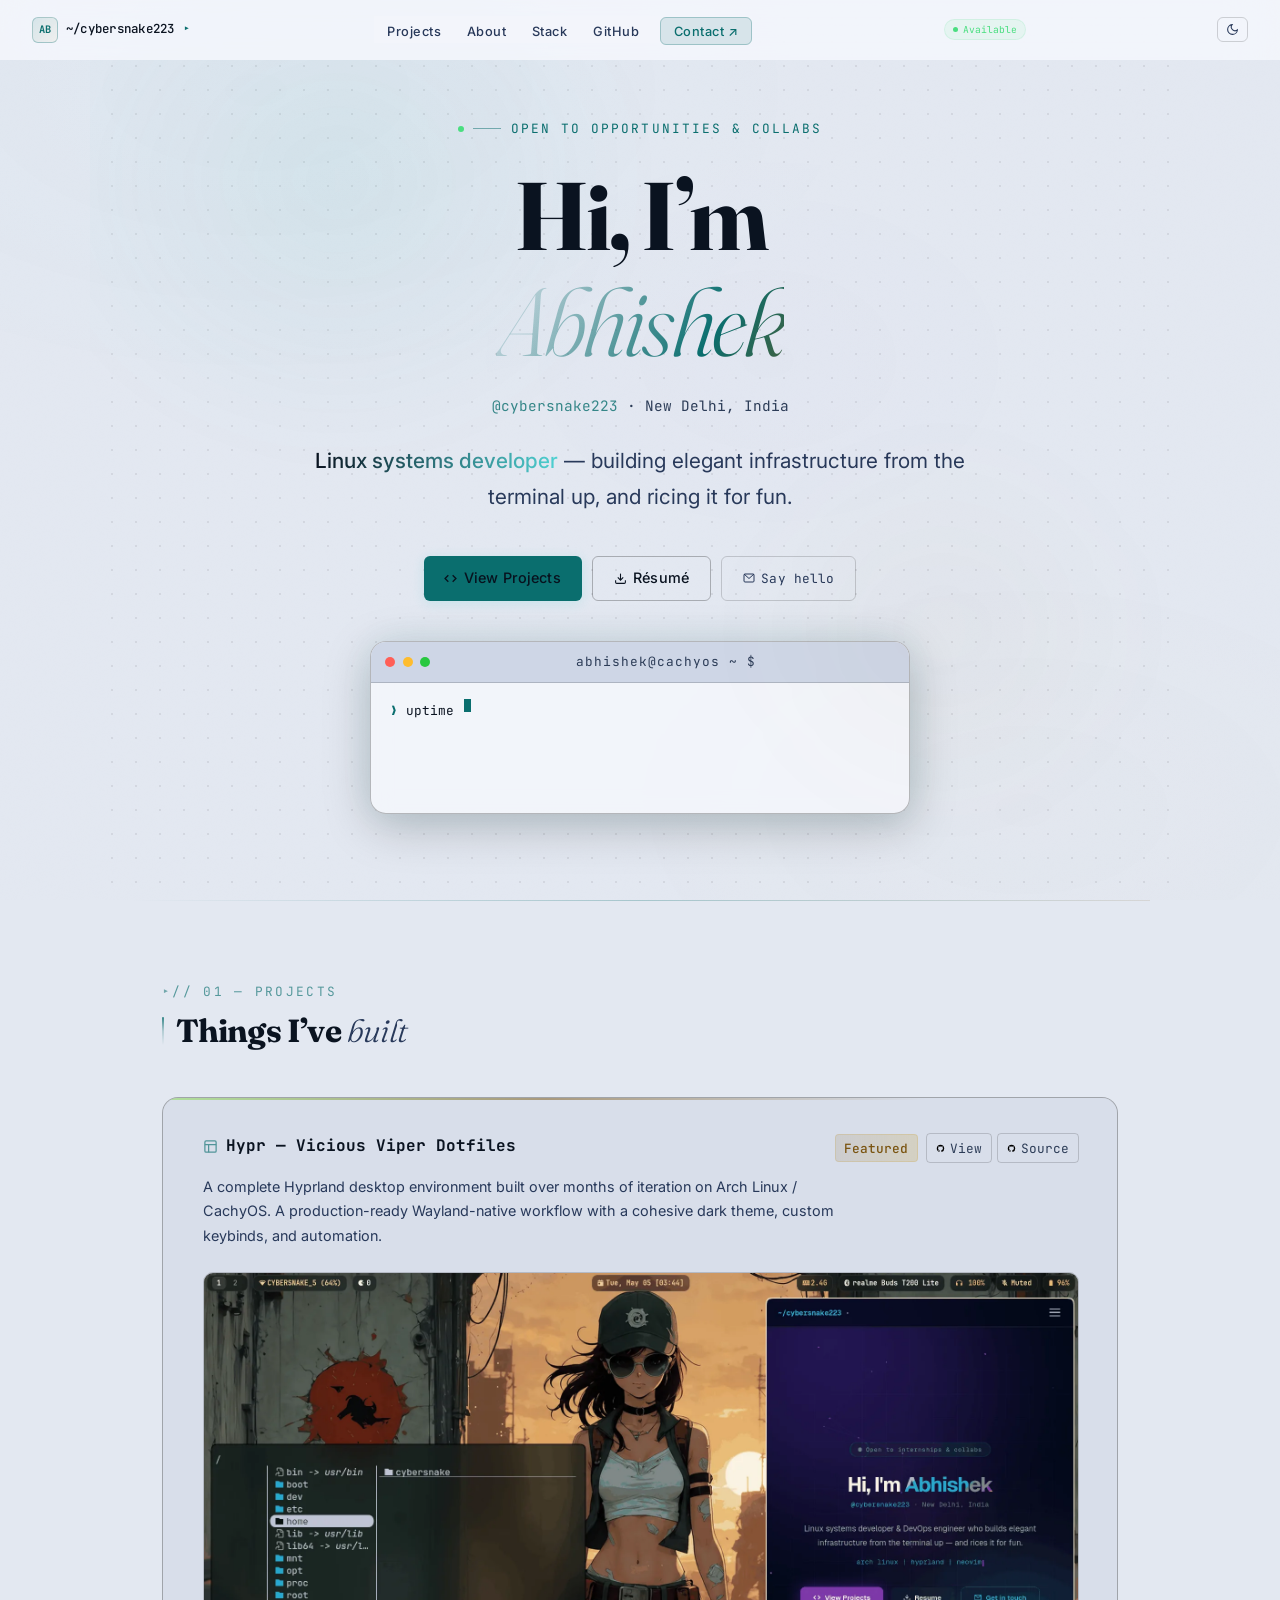
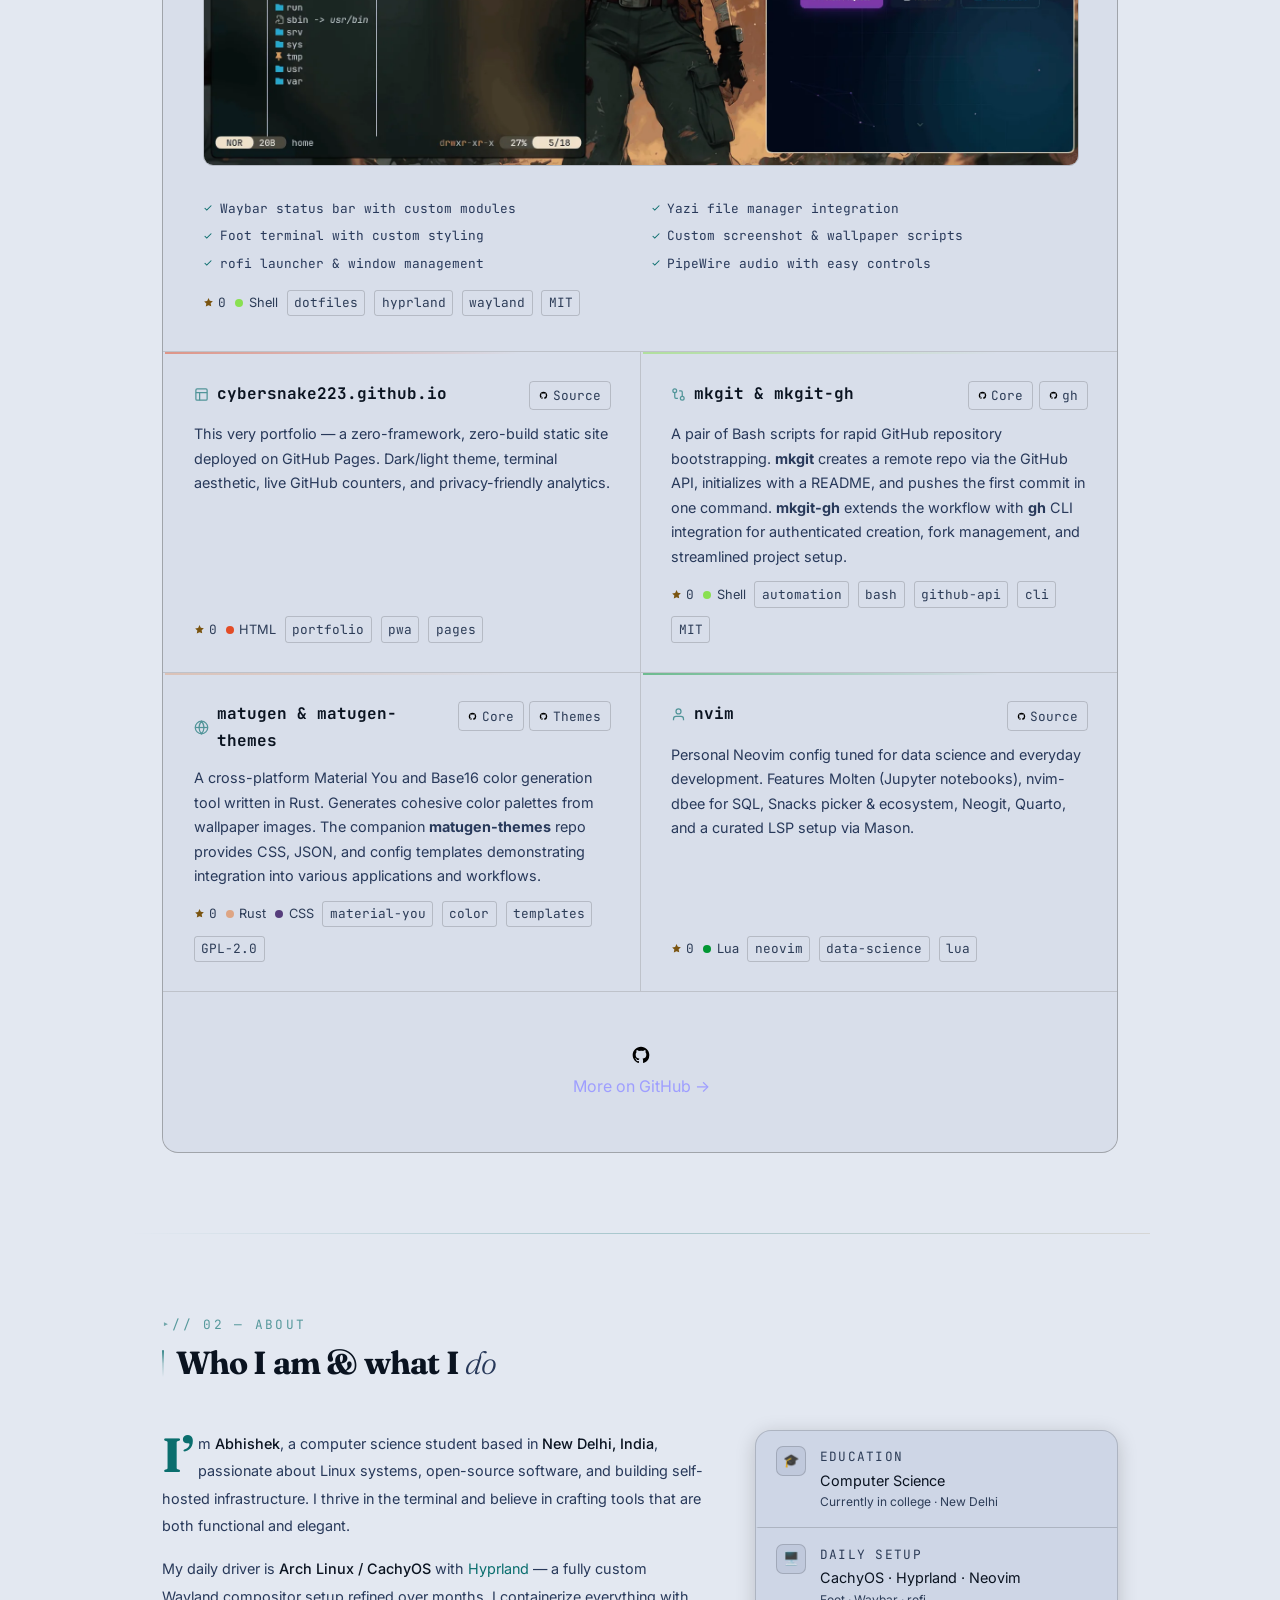
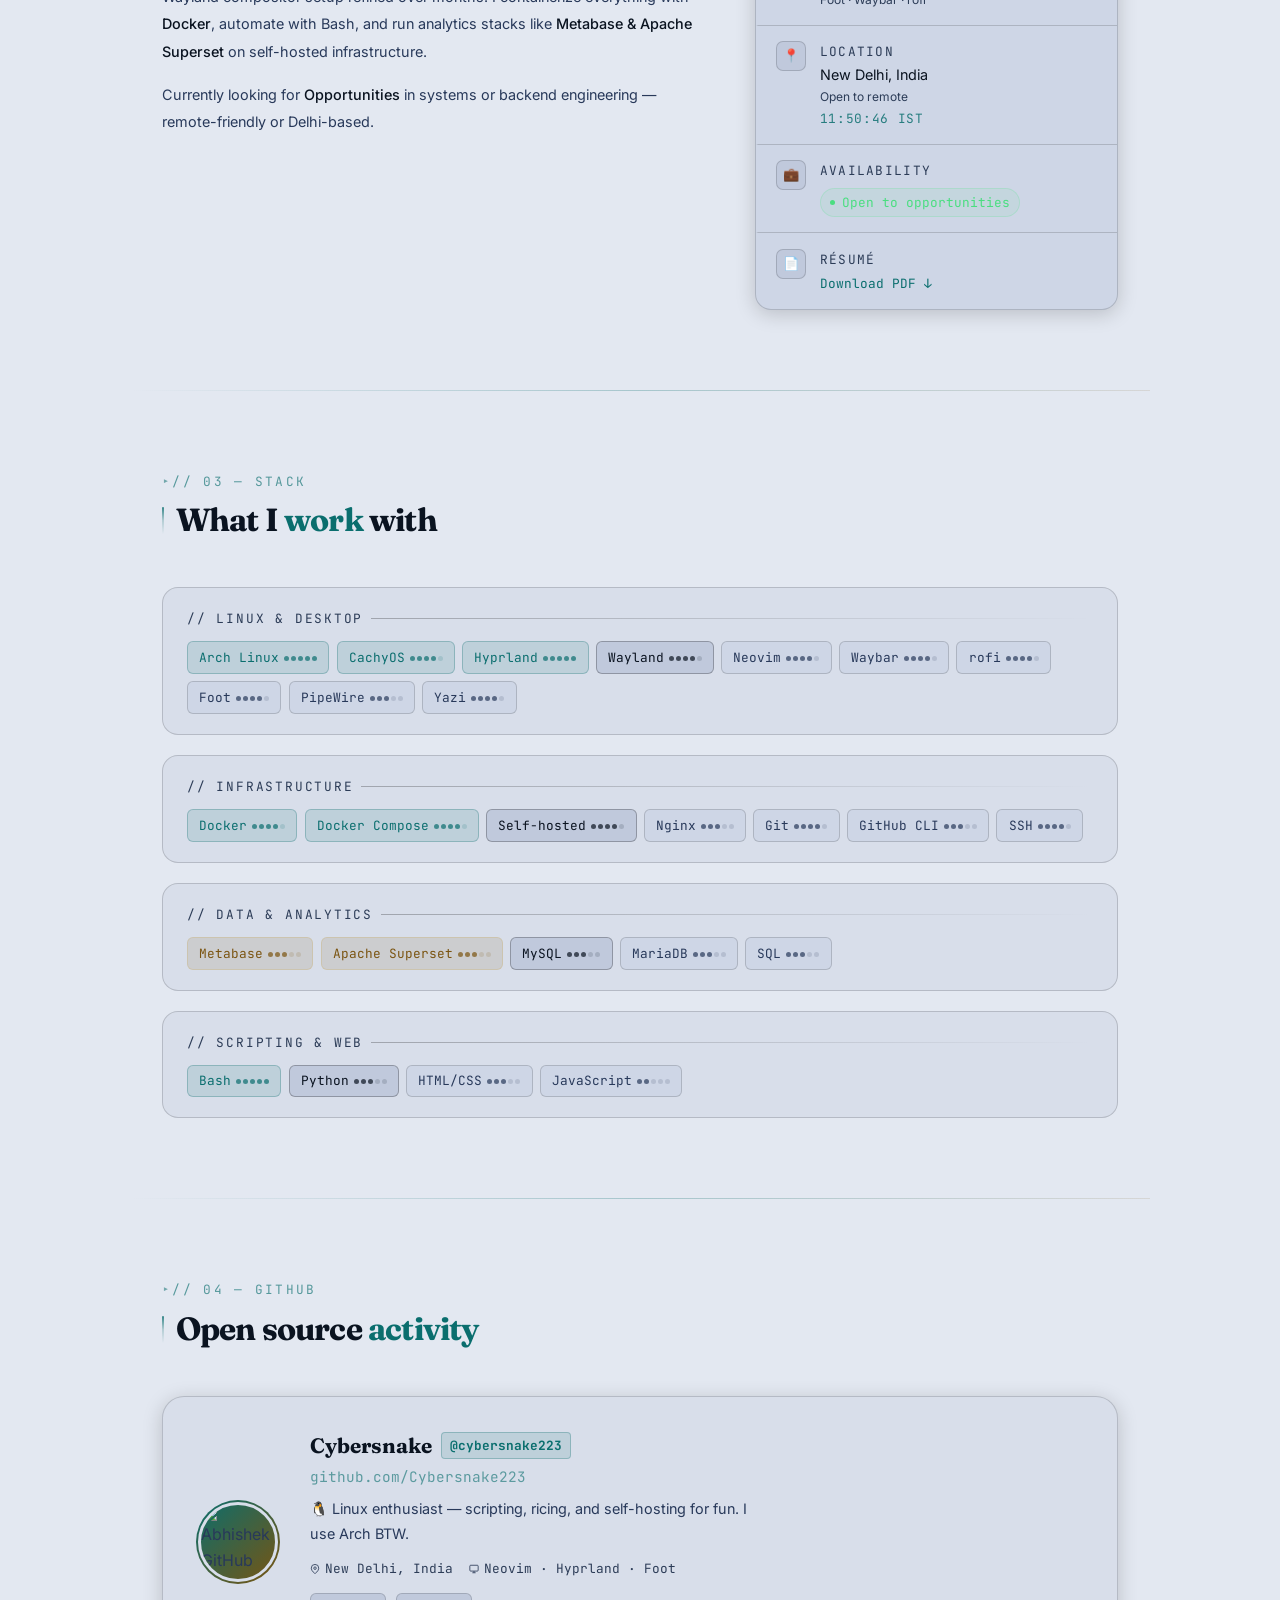
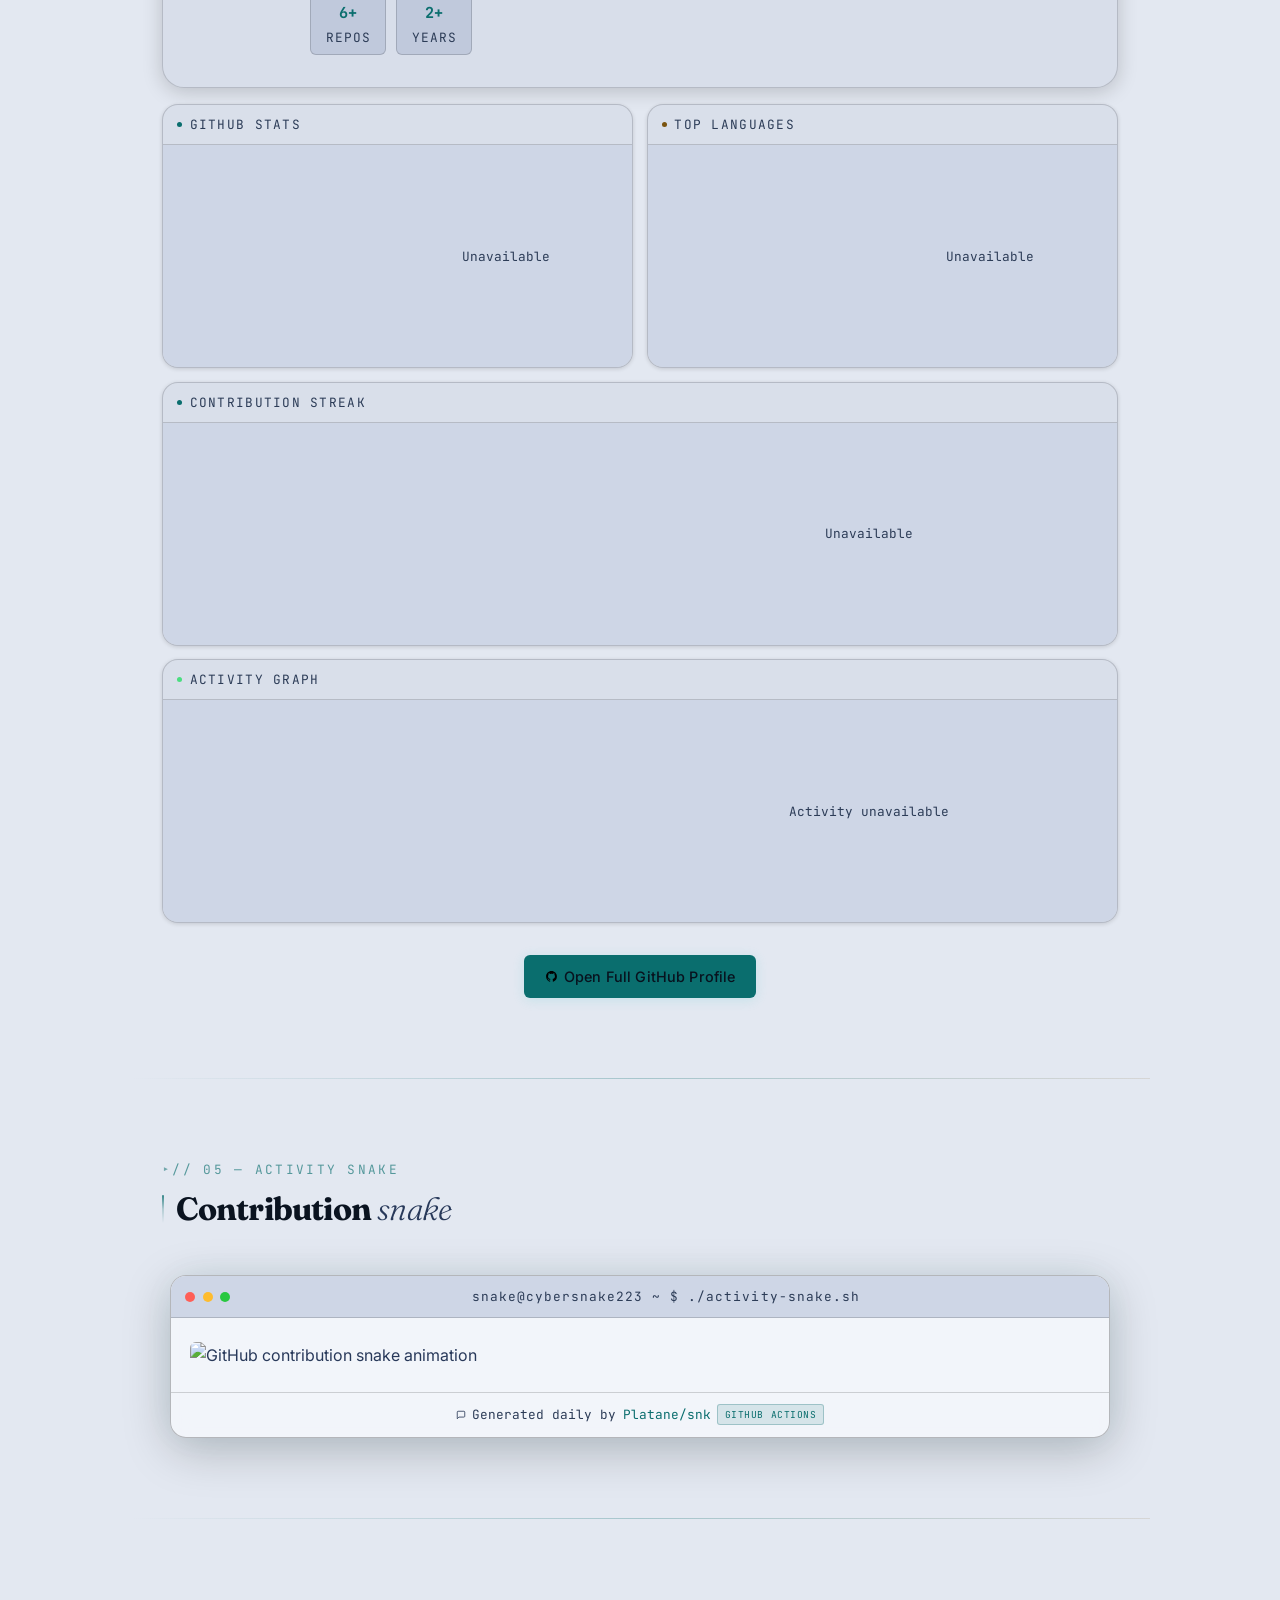
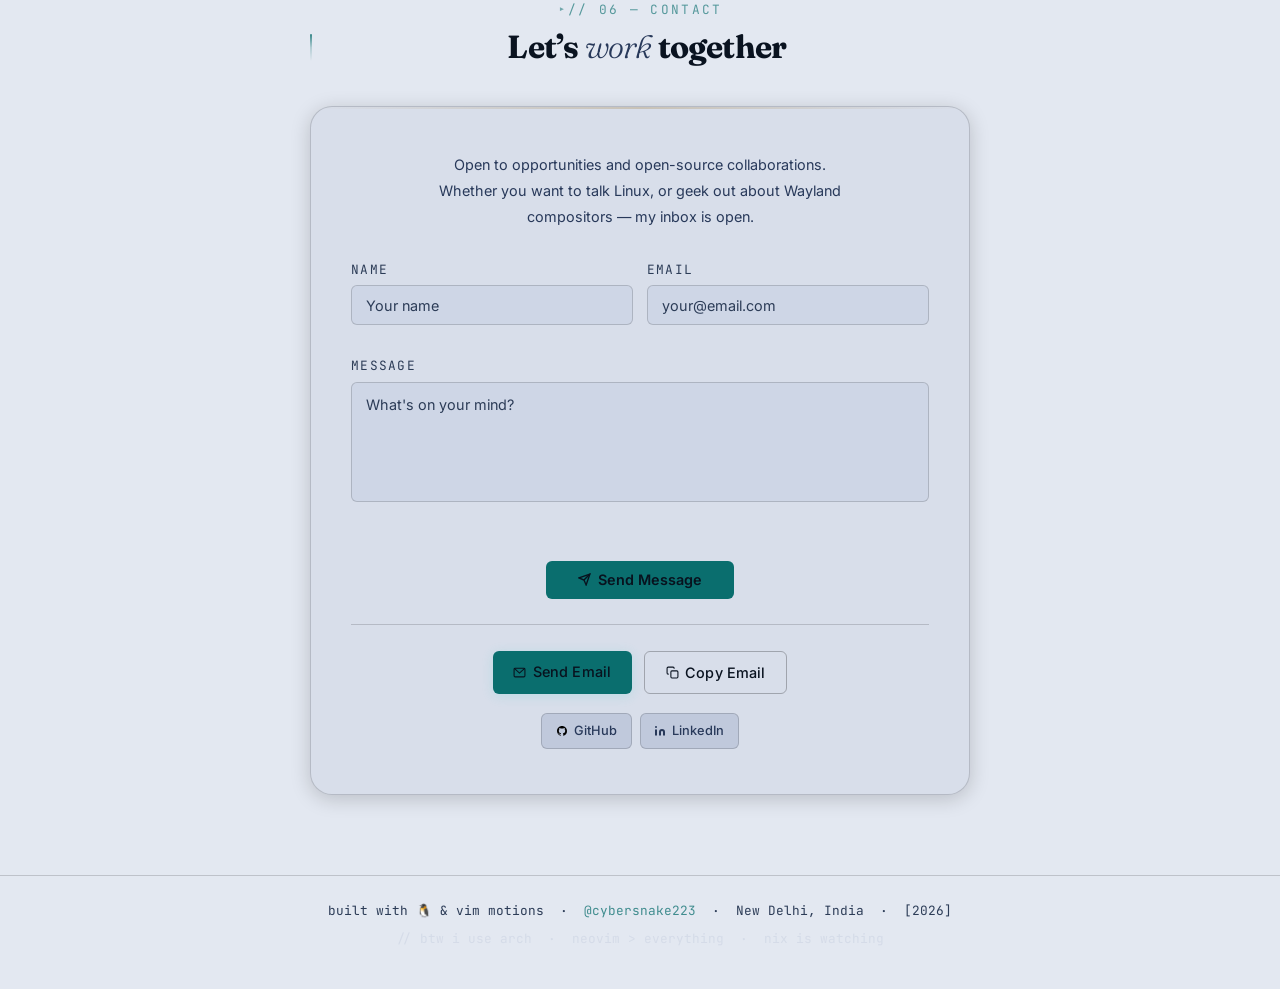
==== commit 8b9023e1: "edit: Minor Fix" ====
--- a/index.html
+++ b/index.html
@@ -6,11 +6,11 @@
   <meta name="viewport" content="width=device-width, initial-scale=1.0, interactive-widget=resizes-content">
   <meta name="color-scheme" content="dark">
   <meta name="theme-color" content="#080c14">
-  <title>Abhishek Aryan — Linux Developer &amp; DevOps Engineer | New Delhi</title>
+  <title>Abhishek Aryan — Linux Developer | New Delhi</title>
   <meta name="description"
-    content="Abhishek — Linux systems developer, DevOps engineer &amp; open-source enthusiast. Arch Linux, Hyprland, Docker, Bash, Metabase, self-hosted stacks.">
+    content="Abhishek — Linux systems developer &amp; open-source enthusiast. Arch Linux, Hyprland, Docker, Bash, Metabase, self-hosted stacks.">
   <meta name="keywords"
-    content="Abhishek, Linux developer, DevOps engineer, Arch Linux, Hyprland, Docker, Bash, open source, self-hosted, New Delhi, CachyOS, Wayland">
+    content="Abhishek, Linux developer, Arch Linux, Hyprland, Docker, Bash, open source, self-hosted, New Delhi, CachyOS, Wayland">
   <meta name="author" content="Abhishek Aryan">
   <meta name="robots" content="index, follow">
   <link rel="sitemap" type="application/xml" href="/sitemap.xml">
@@ -19,7 +19,7 @@
   <link rel="manifest" href="manifest.json">
   <link rel="apple-touch-icon" href="/icon.svg">
   <meta property="og:type" content="website">
-  <meta property="og:title" content="Abhishek — Linux Developer &amp; DevOps Engineer">
+  <meta property="og:title" content="Abhishek — Linux Developer">
   <meta property="og:description"
     content="Linux systems developer crafting elegant infrastructure from the terminal up.">
   <meta property="og:image" content="https://raw.githubusercontent.com/Cybersnake223/Hypr/main/assets/asset1.png">
@@ -30,13 +30,13 @@
   <meta property="og:site_name" content="Abhishek Aryan">
   <!-- Twitter Card -->
   <meta name="twitter:card" content="summary_large_image">
-  <meta name="twitter:title" content="Abhishek — Linux Developer &amp; DevOps Engineer">
+  <meta name="twitter:title" content="Abhishek — Linux Developer">
   <meta name="twitter:description"
     content="Linux systems developer crafting elegant infrastructure from the terminal up.">
   <meta name="twitter:image" content="https://raw.githubusercontent.com/Cybersnake223/Hypr/main/assets/asset1.png">
   <meta name="twitter:creator" content="@cybersnake223">
   <script type="application/ld+json">
-  {"@context":"https://schema.org","@type":"Person","name":"Abhishek Aryan","url":"https://cybersnake223.github.io","image":"https://raw.githubusercontent.com/Cybersnake223/Hypr/main/assets/asset1.png","email":"nemesisjr111@gmail.com","description":"Linux systems developer and DevOps engineer based in New Delhi, India. Passionate about open-source software, self-hosted infrastructure, and Arch Linux.","sameAs":["https://github.com/Cybersnake223"],"jobTitle":"Linux Developer & DevOps Engineer","knowsAbout":["Linux","Docker","Bash","Hyprland","Metabase","Apache Superset","DevOps","Wayland","Self-hosted Infrastructure","CachyOS"],"address":{"@type":"PostalAddress","addressLocality":"New Delhi","addressCountry":"IN"},"alumniOf":{"@type":"CollegeOrUniversity","name":"Computer Science Program, New Delhi"}}
+  {"@context":"https://schema.org","@type":"Person","name":"Abhishek Aryan","url":"https://cybersnake223.github.io","image":"https://raw.githubusercontent.com/Cybersnake223/Hypr/main/assets/asset1.png","email":"nemesisjr111@gmail.com","description":"Linux systems developer based in New Delhi, India. Passionate about open-source software, self-hosted infrastructure, and Arch Linux.","sameAs":["https://github.com/Cybersnake223"],"jobTitle":"Linux Developer","knowsAbout":["Linux","Docker","Bash","Hyprland","Metabase","Apache Superset","Wayland","Self-hosted Infrastructure","CachyOS"],"address":{"@type":"PostalAddress","addressLocality":"New Delhi","addressCountry":"IN"},"alumniOf":{"@type":"CollegeOrUniversity","name":"Computer Science Program, New Delhi"}}
   </script>
   <link rel="preconnect" href="https://fonts.googleapis.com">
   <link rel="preconnect" href="https://fonts.gstatic.com" crossorigin>
@@ -129,7 +129,7 @@
       <h1>Hi, I&#8217;m<br><em>Abhishek</em></h1>
       <div class="hero-handle"><span class="at">@cybersnake223</span> &middot; New Delhi, India</div>
       <p class="hero-tagline">
-        <strong>Linux systems developer &amp; DevOps engineer</strong> &mdash; building elegant infrastructure from the
+        <strong>Linux systems developer</strong> &mdash; building elegant infrastructure from the
         terminal up, and ricing it for fun.
       </p>
       <div class="cta-group">
@@ -437,7 +437,7 @@
             custom Wayland compositor setup refined over months. I containerize everything with <strong>Docker</strong>,
             automate with Bash, and run analytics stacks like <strong>Metabase &amp; Apache Superset</strong> on
             self-hosted infrastructure.</p>
-          <p>Currently looking for <strong>Opportunities</strong> in DevOps, systems, or backend engineering &mdash;
+          <p>Currently looking for <strong>Opportunities</strong> in systems or backend engineering &mdash;
             remote-friendly or Delhi-based.</p>
         </div>
         <div class="reveal rd2">
@@ -508,7 +508,7 @@
           </div>
         </div>
         <div class="skill-cluster reveal rd2">
-          <div class="cluster-label">// DevOps &amp; Infrastructure</div>
+          <div class="cluster-label">// Infrastructure</div>
           <div class="cluster-tags">
             <span class="ctag teal" data-tip="Container runtime" data-proficiency="4">Docker</span>
             <span class="ctag teal" data-tip="Container runtime" data-proficiency="4">Docker Compose</span>
@@ -706,7 +706,7 @@
           <h2>Let&#8217;s <em>work</em> together</h2>
         </div>
         <div class="contact-card reveal rd1">
-          <p>Open to opportunities and open-source collaborations. Whether you want to talk Linux, DevOps, or geek
+          <p>Open to opportunities and open-source collaborations. Whether you want to talk Linux, or geek
             out about Wayland compositors &mdash; my inbox is open.</p>
           <form class="contact-form" id="contactForm" action="https://formspree.io/f/xpwzovgj" method="POST" novalidate>
             <div class="form-hp" aria-hidden="true" style="position:absolute;left:-9999px;opacity:0;pointer-events:none;">
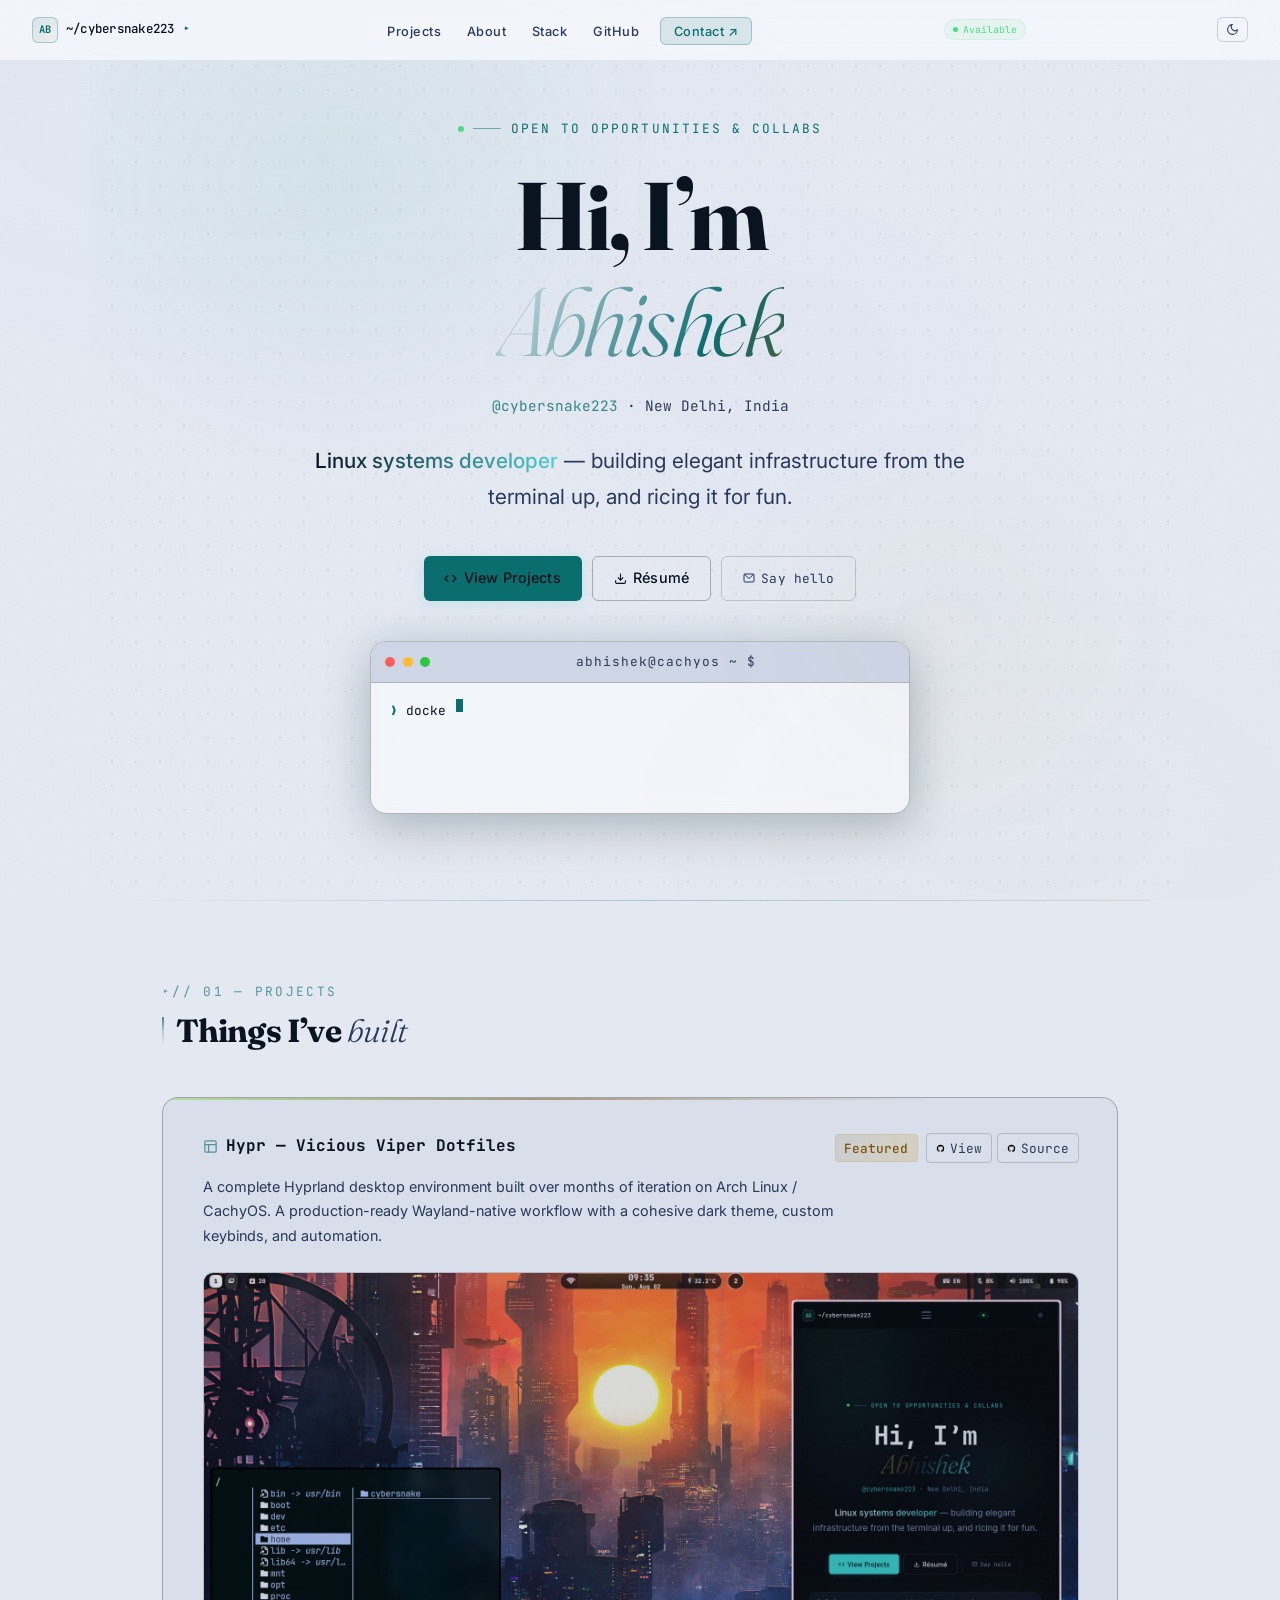
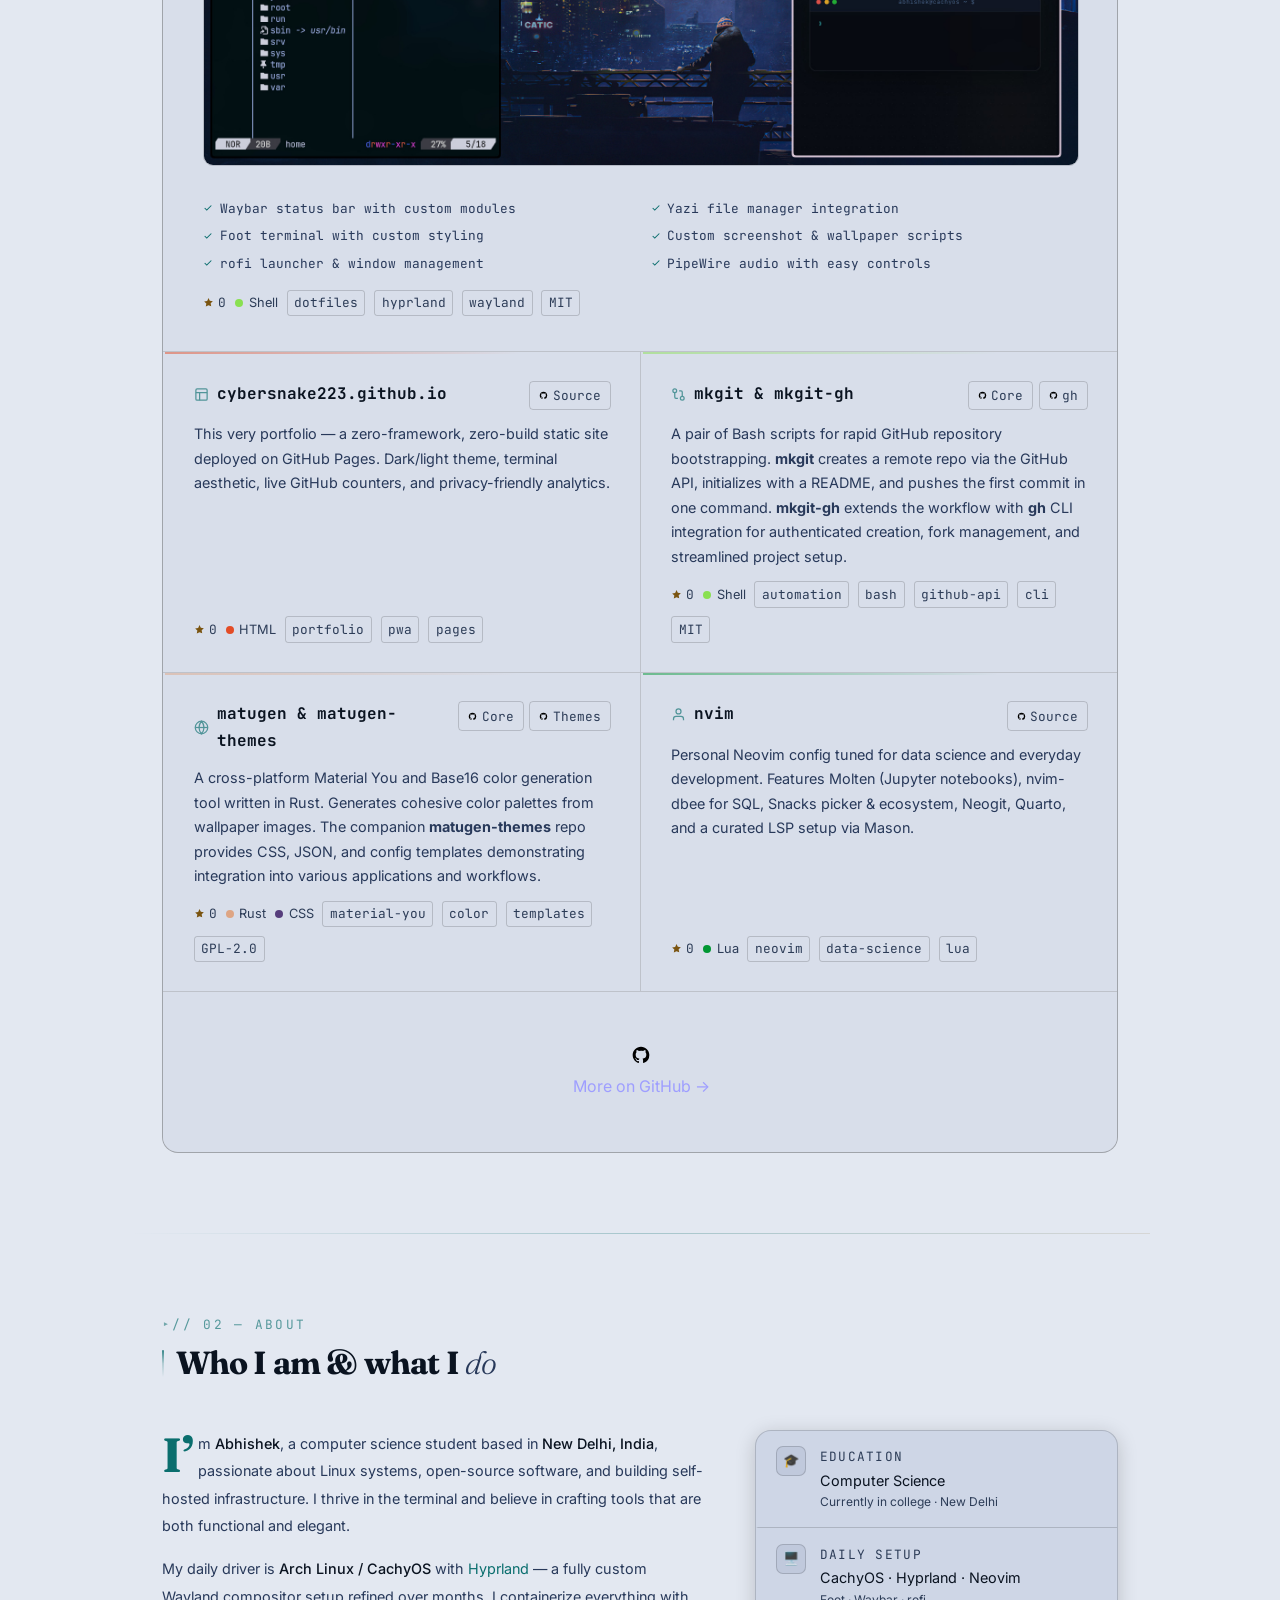
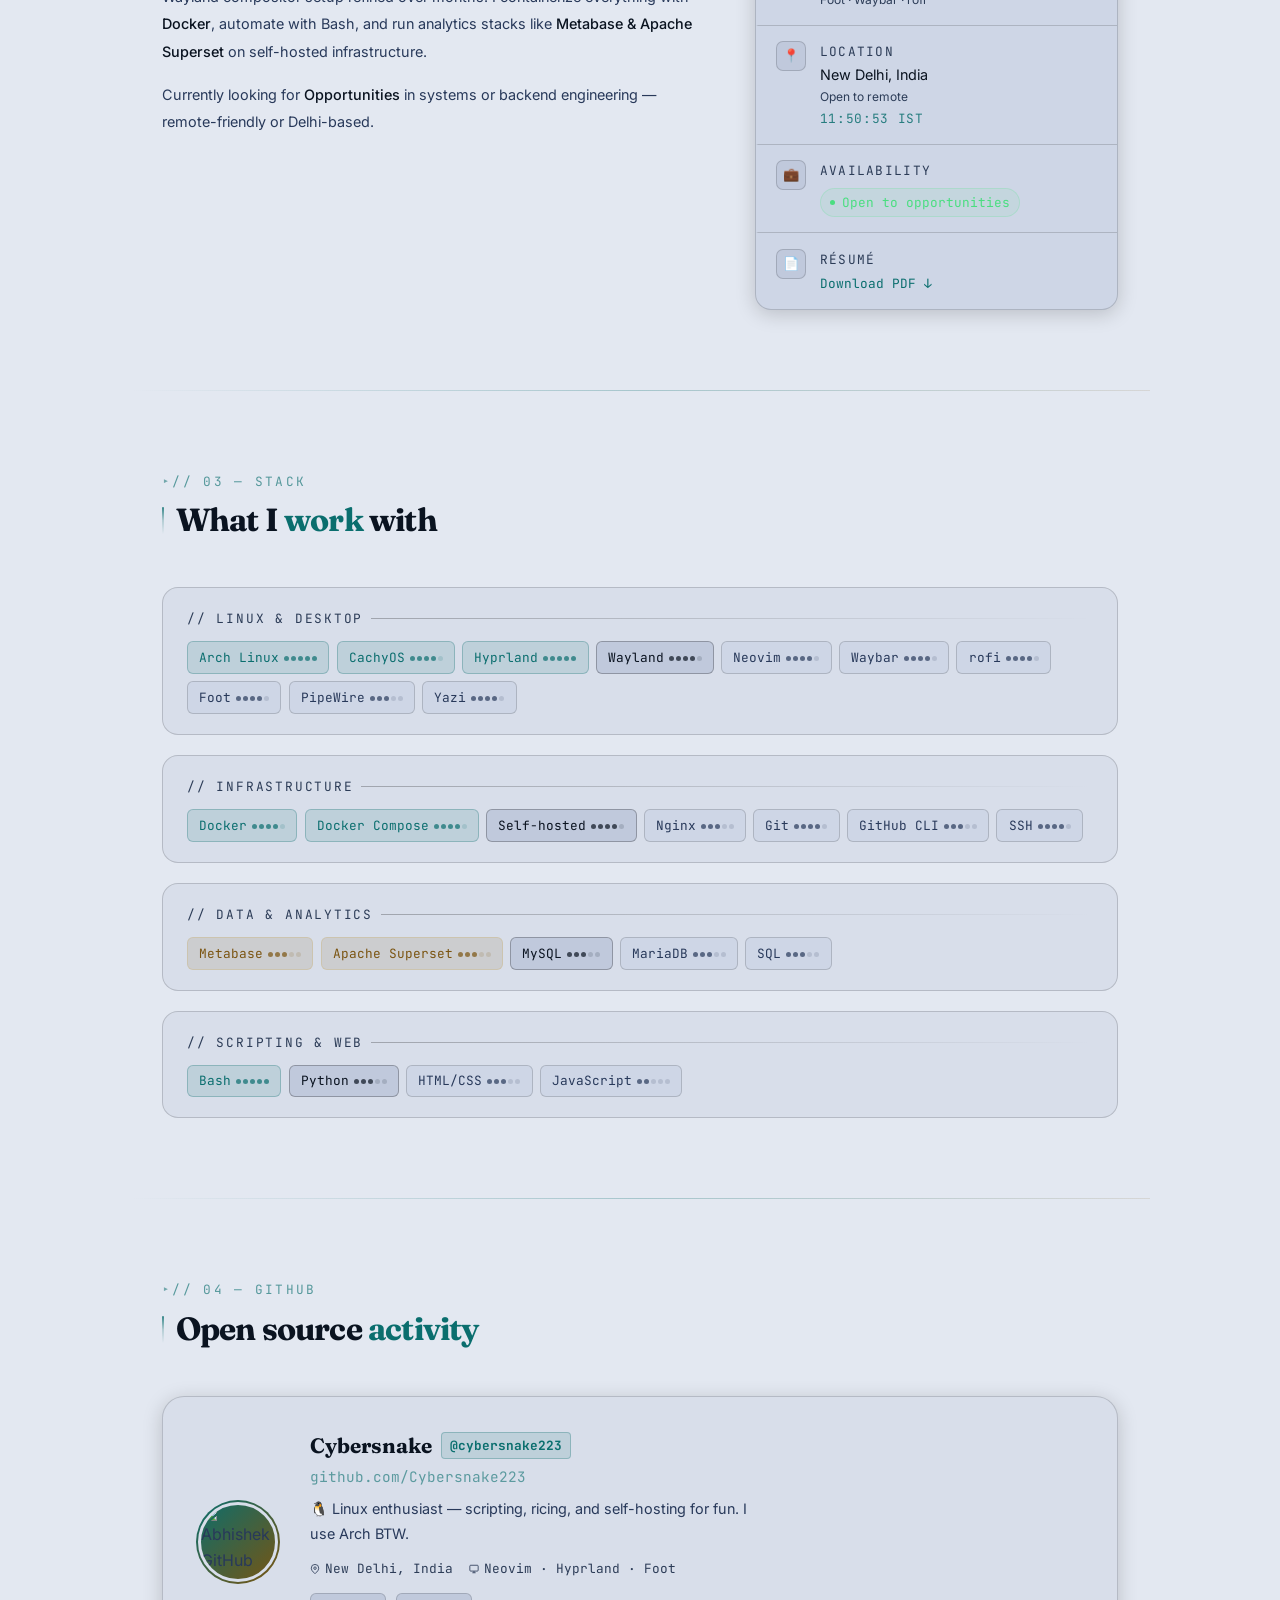
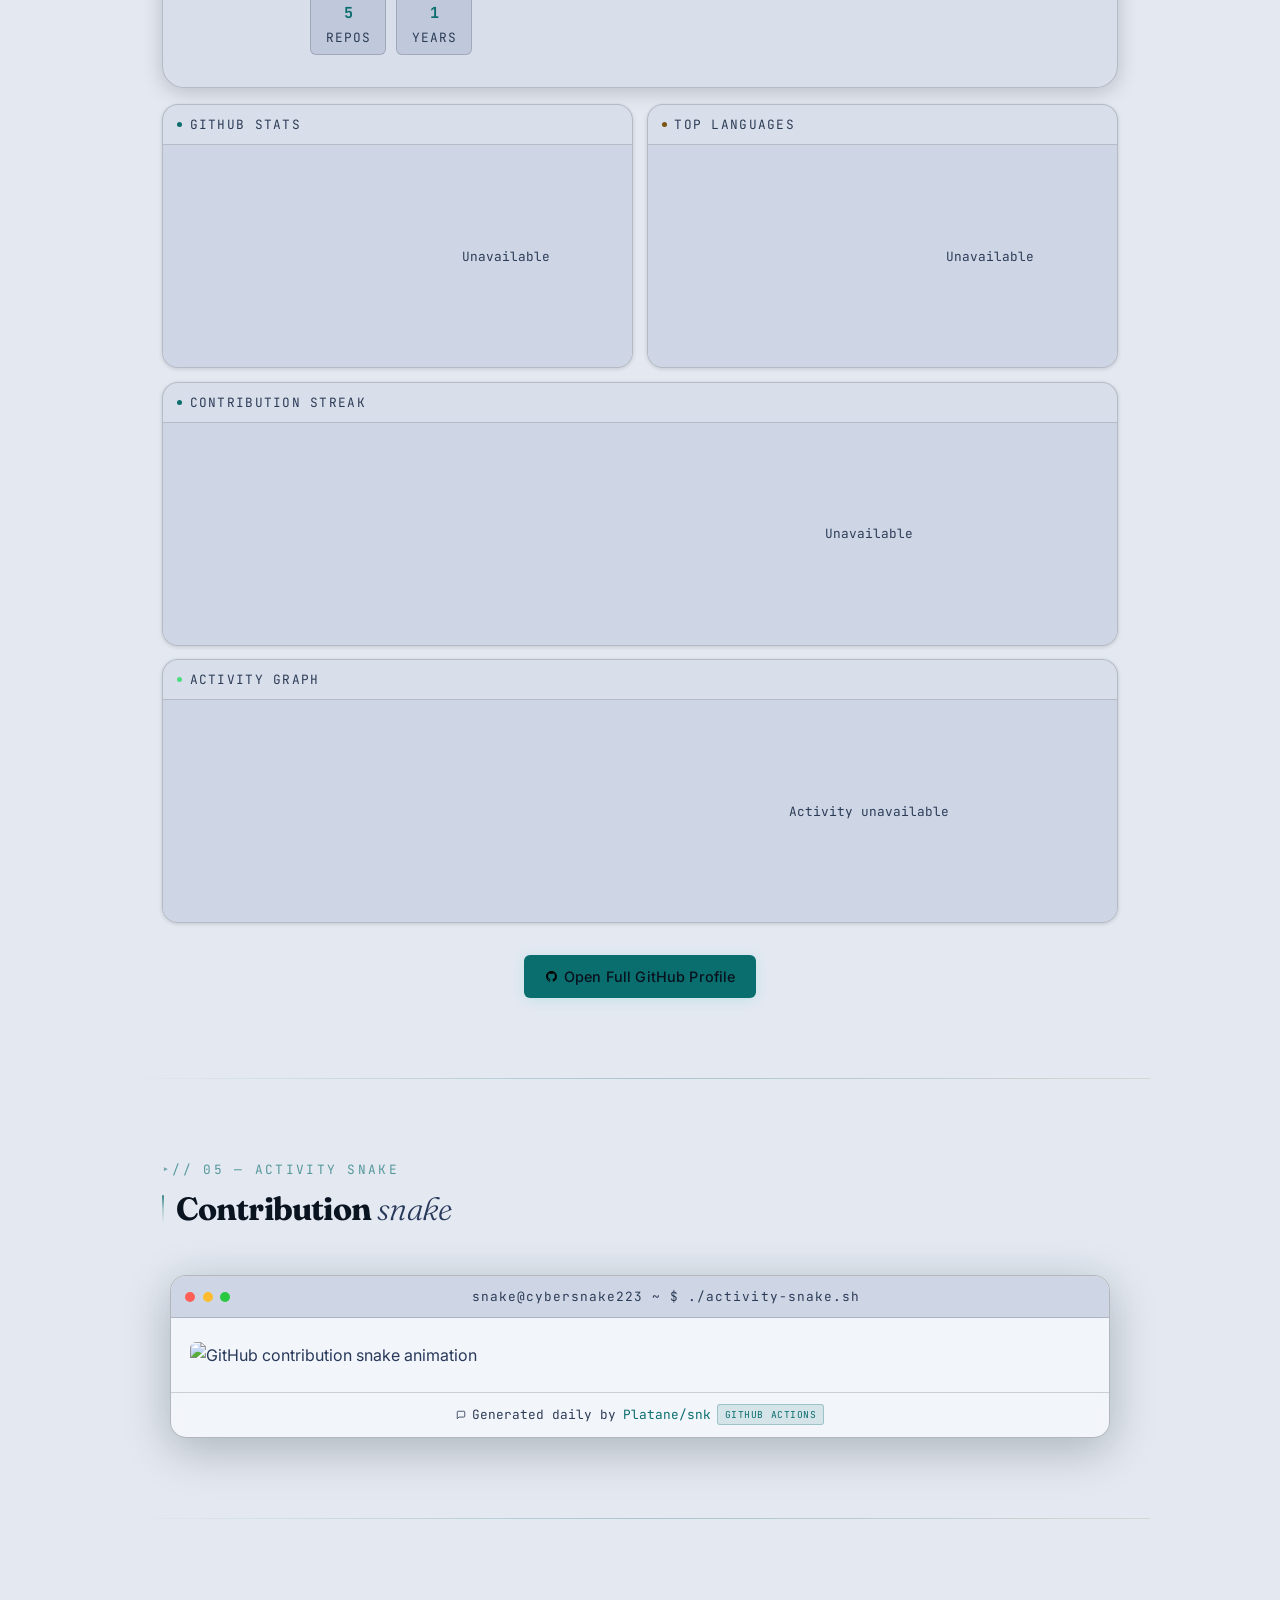
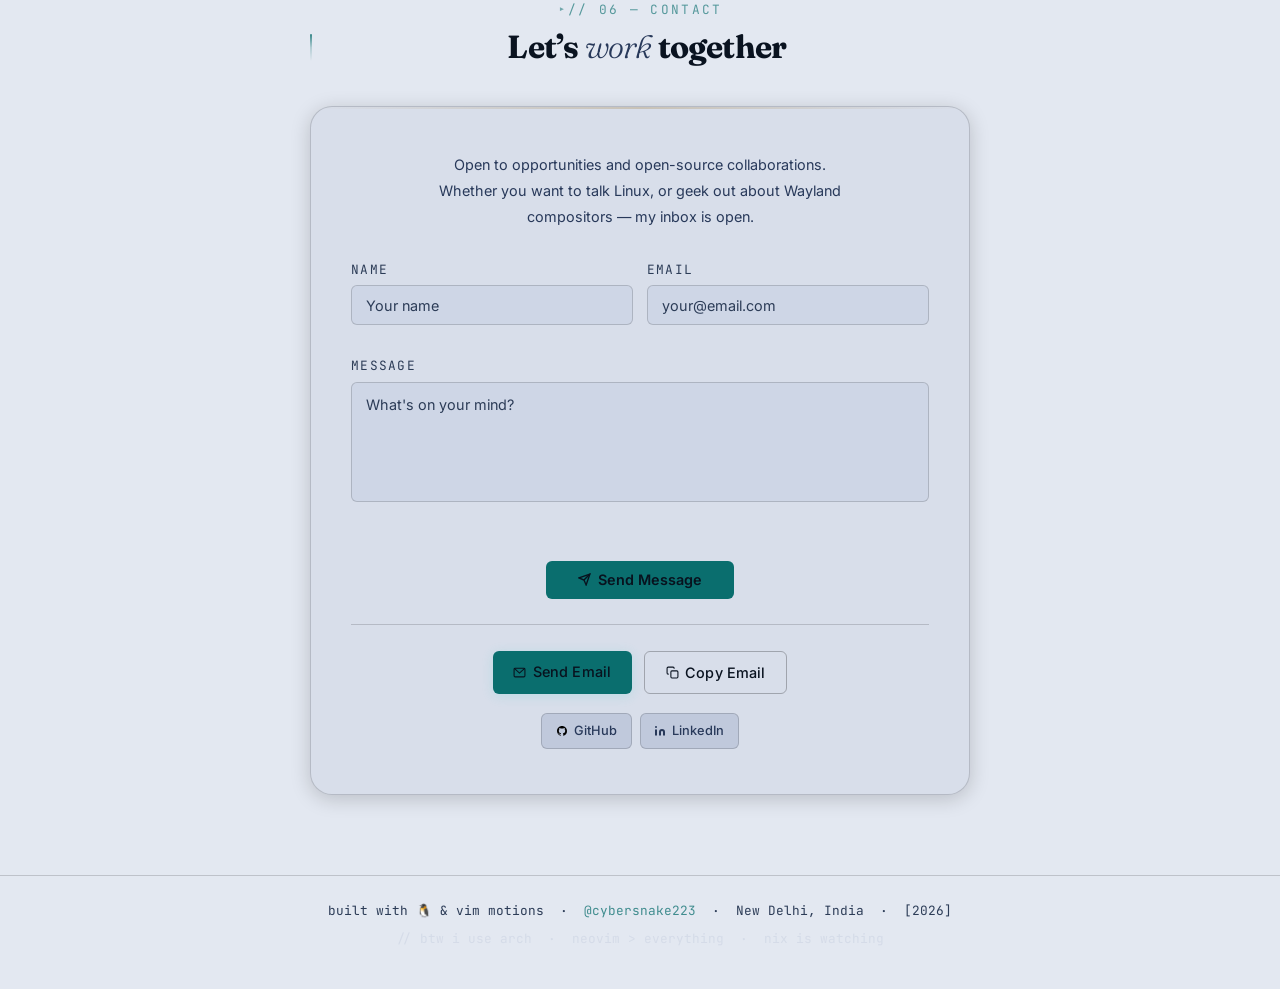
==== commit 6d93d1f4: "fix: restore broken image paths (webp -> png, .png -> .jpeg)" ====
--- a/index.html
+++ b/index.html
@@ -22,7 +22,7 @@
   <meta property="og:title" content="Abhishek — Linux Developer">
   <meta property="og:description"
     content="Linux systems developer crafting elegant infrastructure from the terminal up.">
-  <meta property="og:image" content="https://raw.githubusercontent.com/Cybersnake223/Hypr/main/assets/asset1.png">
+  <meta property="og:image" content="https://raw.githubusercontent.com/Cybersnake223/Hypr/main/assets/asset1.jpeg">
   <meta property="og:image:width" content="800">
   <meta property="og:image:height" content="450">
   <meta property="og:url" content="https://cybersnake223.github.io">
@@ -33,10 +33,10 @@
   <meta name="twitter:title" content="Abhishek — Linux Developer">
   <meta name="twitter:description"
     content="Linux systems developer crafting elegant infrastructure from the terminal up.">
-  <meta name="twitter:image" content="https://raw.githubusercontent.com/Cybersnake223/Hypr/main/assets/asset1.png">
+  <meta name="twitter:image" content="https://raw.githubusercontent.com/Cybersnake223/Hypr/main/assets/asset1.jpeg">
   <meta name="twitter:creator" content="@cybersnake223">
   <script type="application/ld+json">
-  {"@context":"https://schema.org","@type":"Person","name":"Abhishek Aryan","url":"https://cybersnake223.github.io","image":"https://raw.githubusercontent.com/Cybersnake223/Hypr/main/assets/asset1.png","email":"nemesisjr111@gmail.com","description":"Linux systems developer based in New Delhi, India. Passionate about open-source software, self-hosted infrastructure, and Arch Linux.","sameAs":["https://github.com/Cybersnake223"],"jobTitle":"Linux Developer","knowsAbout":["Linux","Docker","Bash","Hyprland","Metabase","Apache Superset","Wayland","Self-hosted Infrastructure","CachyOS"],"address":{"@type":"PostalAddress","addressLocality":"New Delhi","addressCountry":"IN"},"alumniOf":{"@type":"CollegeOrUniversity","name":"Computer Science Program, New Delhi"}}
+  {"@context":"https://schema.org","@type":"Person","name":"Abhishek Aryan","url":"https://cybersnake223.github.io","image":"https://raw.githubusercontent.com/Cybersnake223/Hypr/main/assets/asset1.jpeg","email":"nemesisjr111@gmail.com","description":"Linux systems developer based in New Delhi, India. Passionate about open-source software, self-hosted infrastructure, and Arch Linux.","sameAs":["https://github.com/Cybersnake223"],"jobTitle":"Linux Developer","knowsAbout":["Linux","Docker","Bash","Hyprland","Metabase","Apache Superset","Wayland","Self-hosted Infrastructure","CachyOS"],"address":{"@type":"PostalAddress","addressLocality":"New Delhi","addressCountry":"IN"},"alumniOf":{"@type":"CollegeOrUniversity","name":"Computer Science Program, New Delhi"}}
   </script>
   <link rel="preconnect" href="https://fonts.googleapis.com">
   <link rel="preconnect" href="https://fonts.gstatic.com" crossorigin>
@@ -216,7 +216,6 @@
             automation.</p>
           <div class="project-screenshot">
             <picture>
-              <source srcset="vicious-viper/assets/asset1.webp" type="image/webp">
               <img src="vicious-viper/assets/asset1.png" alt="Hyprland desktop setup showing Waybar, Foot terminal, and rofi launcher with a cohesive dark theme" width="800" height="450" loading="lazy" decoding="async">
             </picture>
           </div>
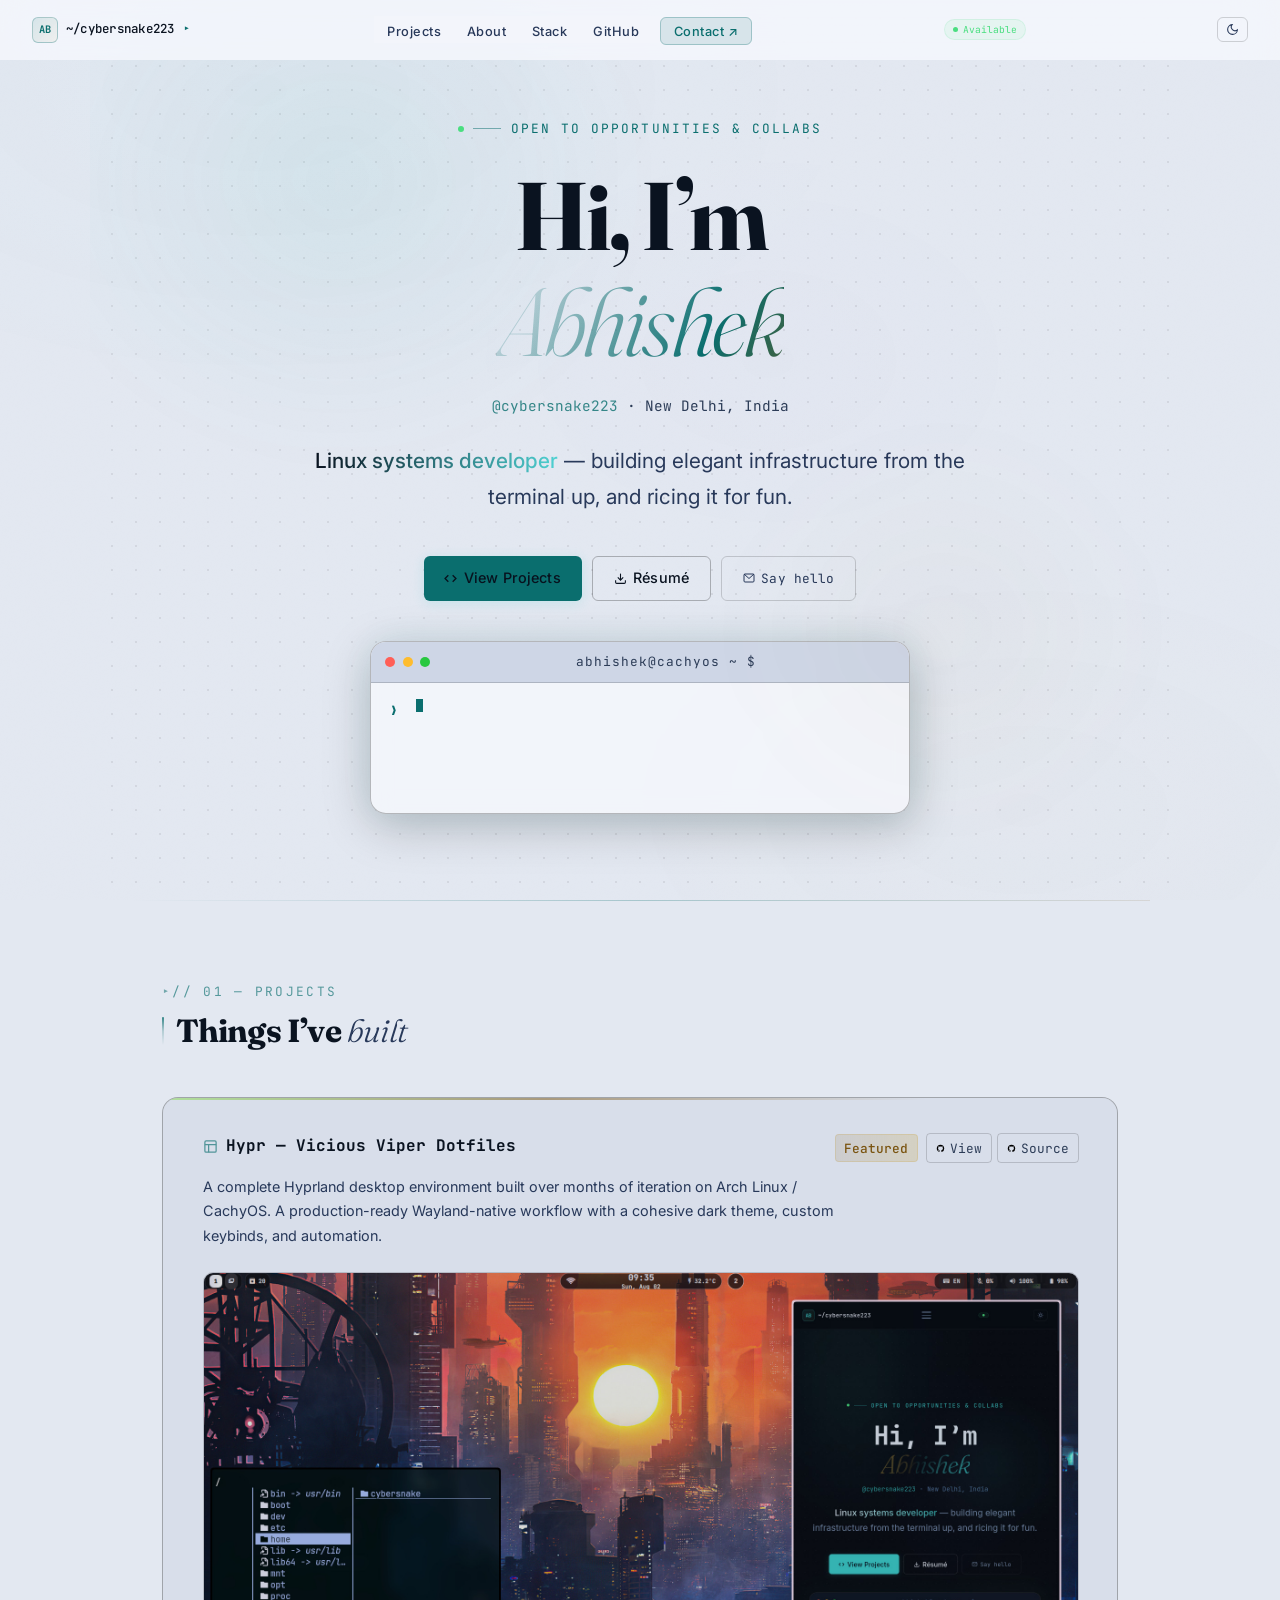
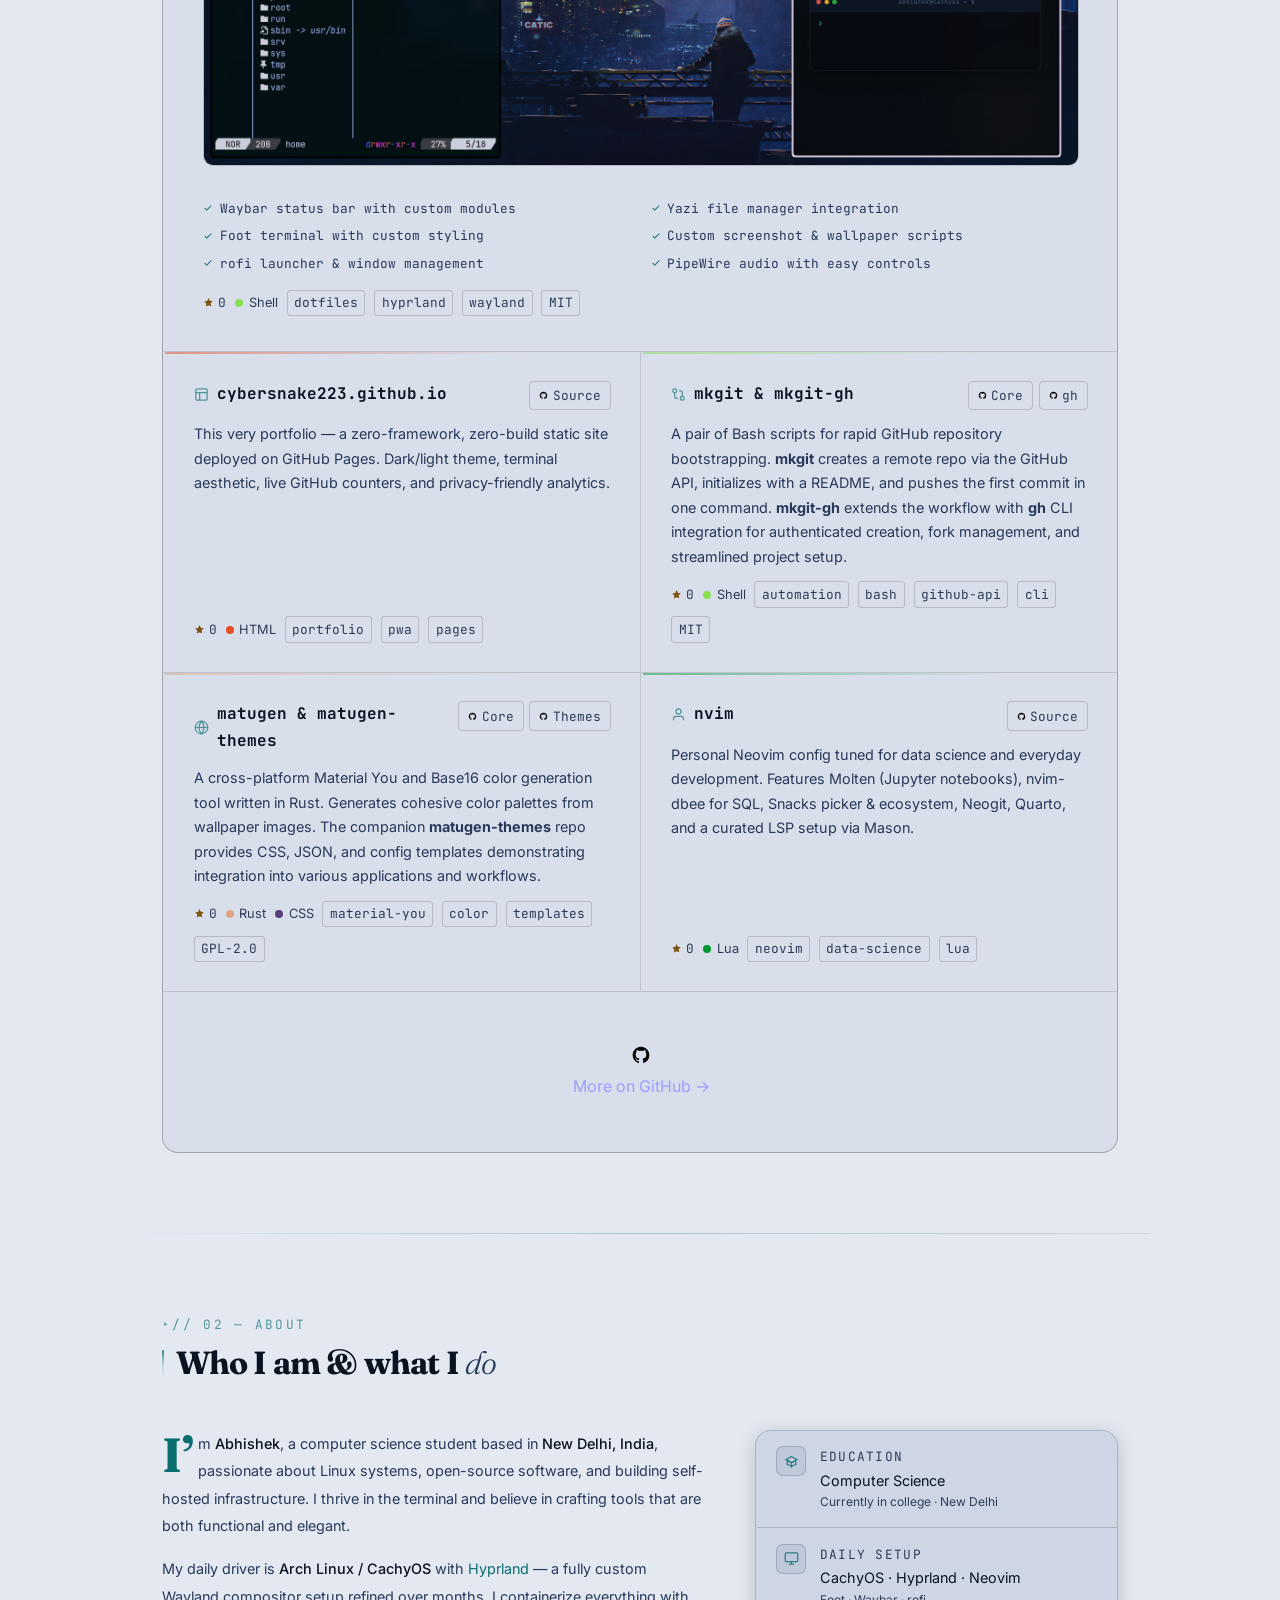
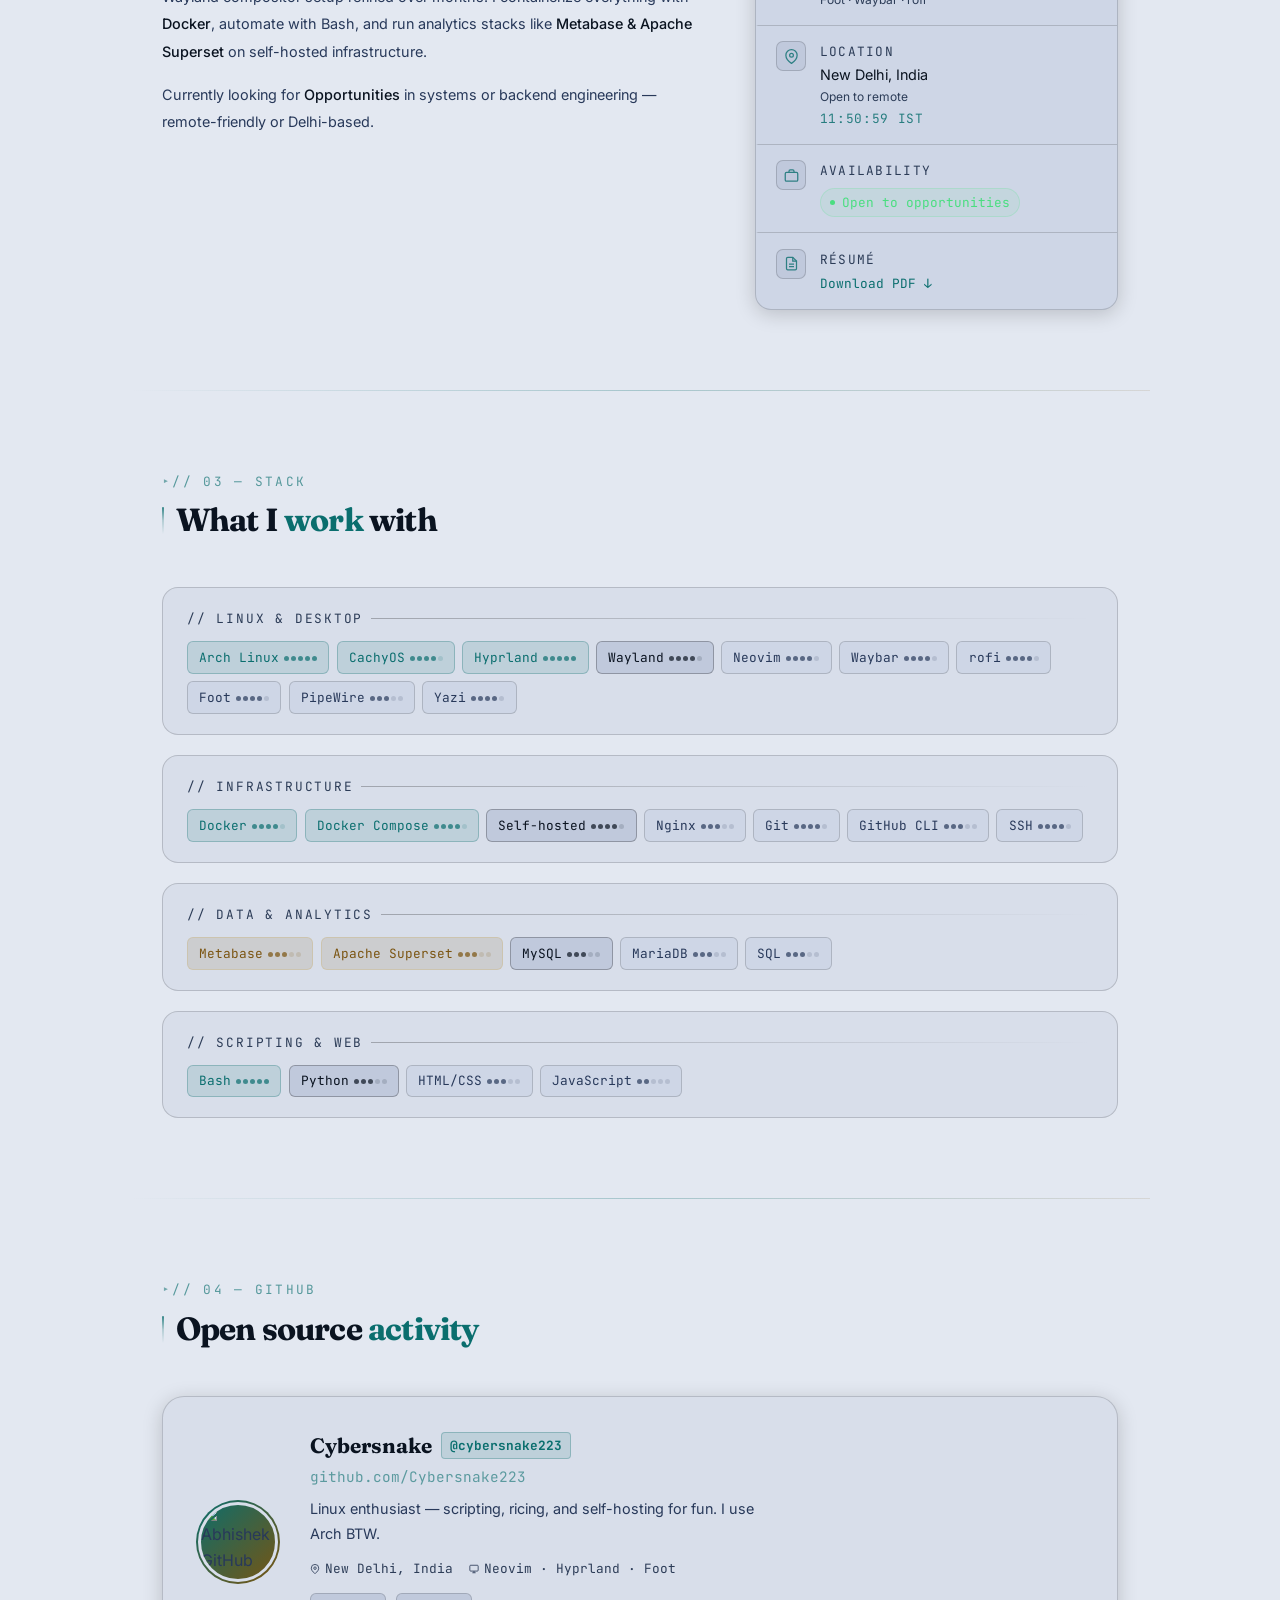
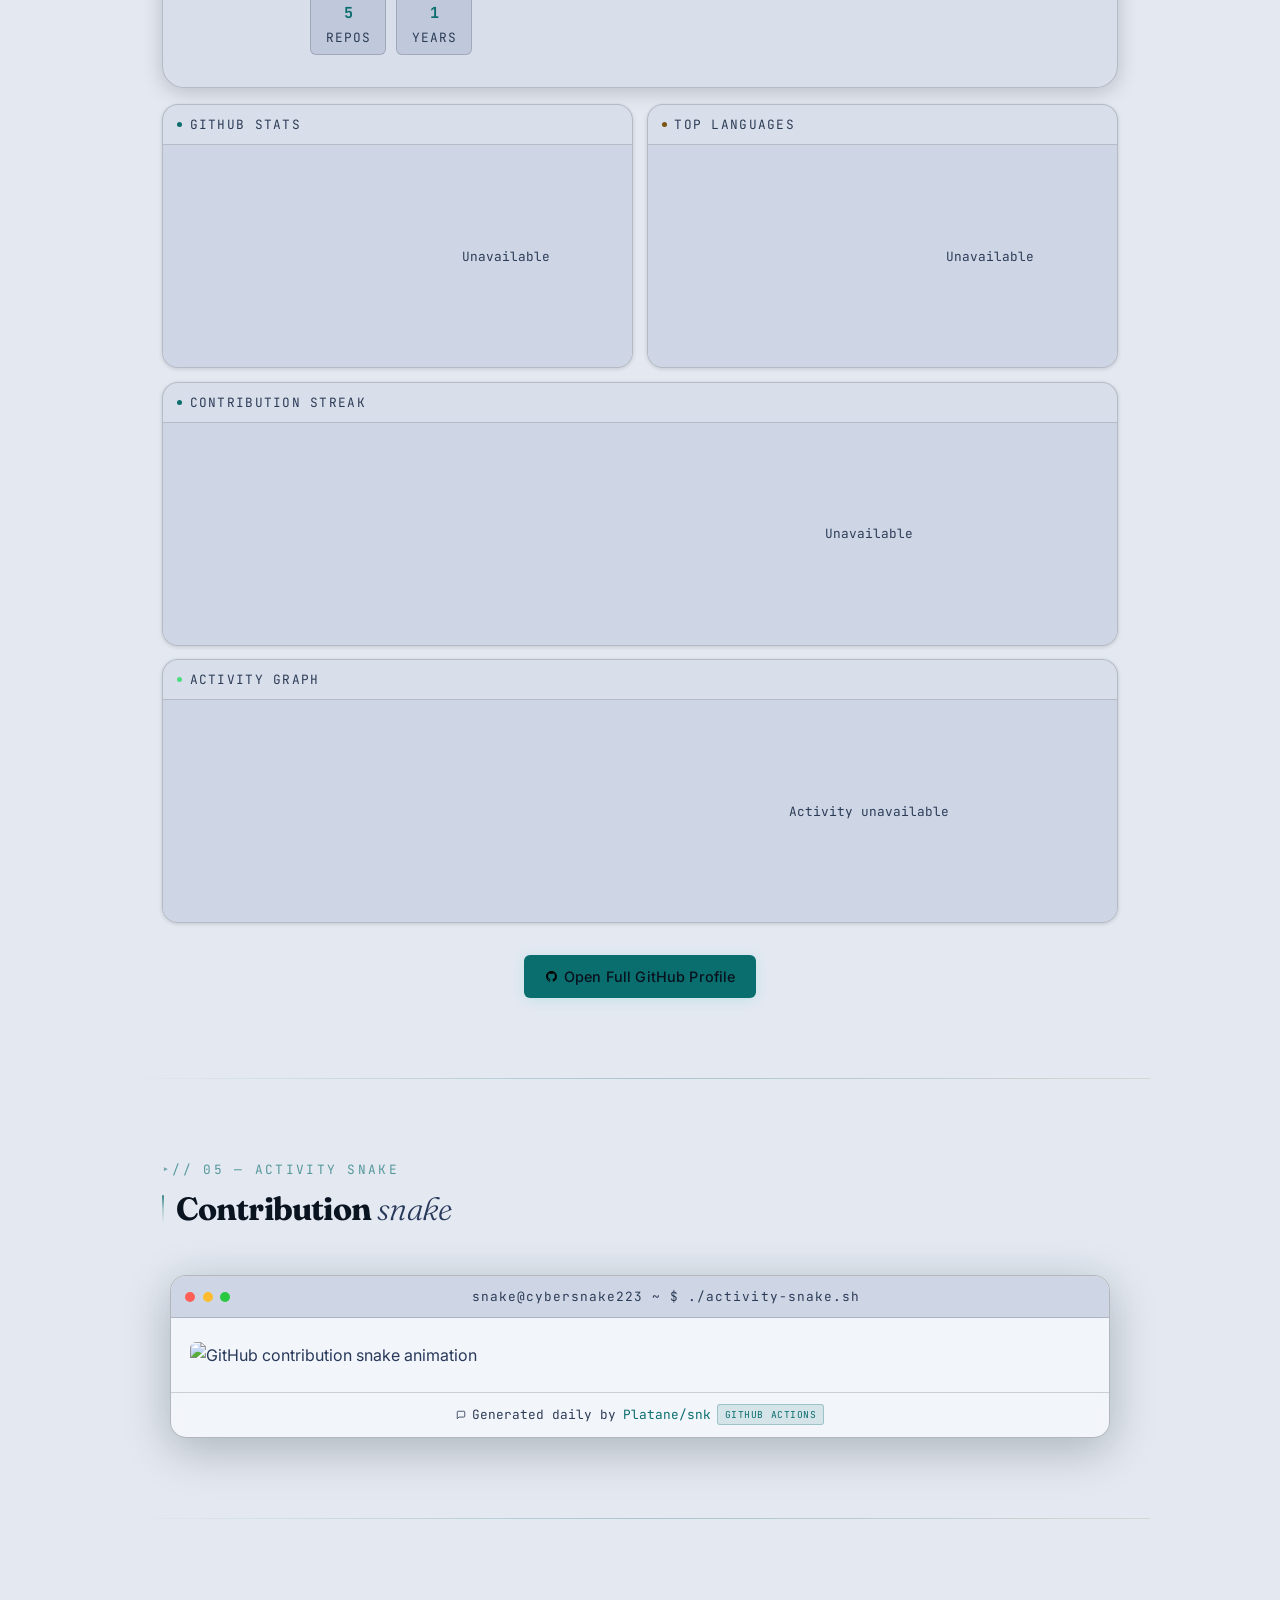
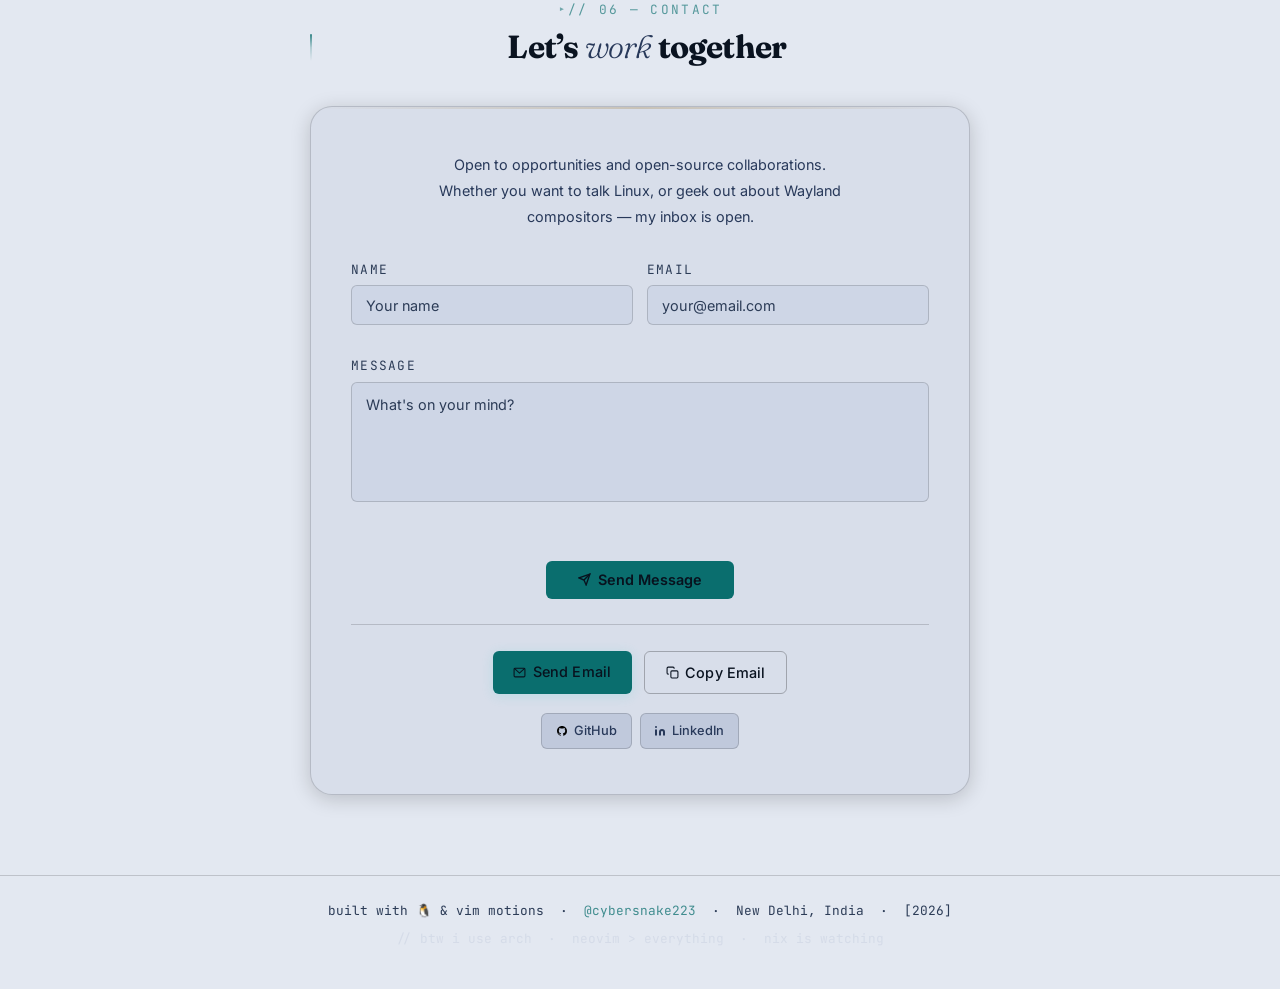
==== commit 078f9d39: "Replace emoji info icons with SVG" ====
--- a/index.html
+++ b/index.html
@@ -442,14 +442,28 @@
         <div class="reveal rd2">
           <div class="info-card">
             <div class="info-row">
-              <span class="info-icon">🎓</span>
+              <span class="info-icon">
+                <svg width="15" height="15" viewBox="0 0 24 24" fill="none" stroke="currentColor" stroke-width="2"
+                  aria-hidden="true">
+                  <path d="M12 14l9-5-9-5-9 5 9 5z" />
+                  <path d="M12 14l6.16-3.422a12.083 12.083 0 01.665 6.479A11.952 11.952 0 0012 20.055a11.952 11.952 0 00-6.824-2.998 12.078 12.078 0 01.665-6.479L12 14z" />
+                  <path stroke-linecap="round" stroke-linejoin="round" d="M12 14v7" />
+                </svg>
+              </span>
               <div>
                 <div class="info-label">Education</div>
                 <div class="info-value">Computer Science<br><small>Currently in college &middot; New Delhi</small></div>
               </div>
             </div>
             <div class="info-row">
-              <span class="info-icon">🖥️</span>
+              <span class="info-icon">
+                <svg width="15" height="15" viewBox="0 0 24 24" fill="none" stroke="currentColor" stroke-width="2"
+                  aria-hidden="true">
+                  <rect x="2" y="3" width="20" height="14" rx="2" />
+                  <line x1="8" y1="21" x2="16" y2="21" />
+                  <line x1="12" y1="17" x2="12" y2="21" />
+                </svg>
+              </span>
               <div>
                 <div class="info-label">Daily Setup</div>
                 <div class="info-value">CachyOS &middot; Hyprland &middot; Neovim<br><small>Foot &middot; Waybar
@@ -457,7 +471,13 @@
               </div>
             </div>
             <div class="info-row">
-              <span class="info-icon">📍</span>
+              <span class="info-icon">
+                <svg width="15" height="15" viewBox="0 0 24 24" fill="none" stroke="currentColor" stroke-width="2"
+                  aria-hidden="true">
+                  <path d="M21 10c0 7-9 13-9 13s-9-6-9-13a9 9 0 0118 0z" />
+                  <circle cx="12" cy="10" r="3" />
+                </svg>
+              </span>
               <div>
                 <div class="info-label">Location</div>
                 <div class="info-value">New Delhi, India<br><small>Open to remote</small><span id="ist-clock"
@@ -465,14 +485,28 @@
               </div>
             </div>
             <div class="info-row">
-              <span class="info-icon">💼</span>
+              <span class="info-icon">
+                <svg width="15" height="15" viewBox="0 0 24 24" fill="none" stroke="currentColor" stroke-width="2"
+                  aria-hidden="true">
+                  <rect x="2" y="7" width="20" height="14" rx="2" />
+                  <path d="M16 7V5a2 2 0 00-2-2h-4a2 2 0 00-2 2v2" />
+                </svg>
+              </span>
               <div>
                 <div class="info-label">Availability</div>
                 <div class="avail-badge"><span class="avail-dot" aria-hidden="true"></span>Open to opportunities</div>
               </div>
             </div>
             <div class="info-row">
-              <span class="info-icon">📄</span>
+              <span class="info-icon">
+                <svg width="15" height="15" viewBox="0 0 24 24" fill="none" stroke="currentColor" stroke-width="2"
+                  aria-hidden="true">
+                  <path d="M14 2H6a2 2 0 00-2 2v16a2 2 0 002 2h12a2 2 0 002-2V8z" />
+                  <polyline points="14 2 14 8 20 8" />
+                  <line x1="16" y1="13" x2="8" y2="13" />
+                  <line x1="16" y1="17" x2="8" y2="17" />
+                </svg>
+              </span>
               <div>
                 <div class="info-label">Résumé</div>
                 <div class="info-value"><a href="/resume.pdf" download class="resume-link">Download
@@ -558,7 +592,7 @@
         <div class="gh-info">
           <div class="gh-name">Cybersnake <span class="gh-badge">@cybersnake223</span></div>
           <div class="gh-handle">github.com/Cybersnake223</div>
-          <div class="gh-bio">🐧 Linux enthusiast &mdash; scripting, ricing, and self-hosting for fun. I use Arch BTW.
+          <div class="gh-bio">Linux enthusiast &mdash; scripting, ricing, and self-hosting for fun. I use Arch BTW.
           </div>
           <div class="gh-meta">
             <span class="gh-meta-item">
--- a/style.css
+++ b/style.css
@@ -180,6 +180,7 @@
     .info-row { display:flex; align-items:flex-start; gap:0.85rem; padding:0.95rem 1.15rem; border-bottom:1px solid var(--border); }
     .info-row:last-child { border-bottom:none; }
     .info-icon { width:30px; height:30px; border-radius:7px; background:var(--bg3); border:1px solid var(--border); display:flex; align-items:center; justify-content:center; font-size:0.82rem; flex-shrink:0; }
+    .info-icon svg { color:var(--teal); opacity:0.8; flex-shrink:0; }
     .info-label { font-family:var(--mono); font-size:var(--t-xs); letter-spacing:0.1em; text-transform:uppercase; color:var(--faint); margin-bottom:0.2rem; }
     .info-value { font-size:var(--t-sm); color:var(--text); font-weight:400; line-height:1.45; }
     .info-value small { color:var(--faint); }
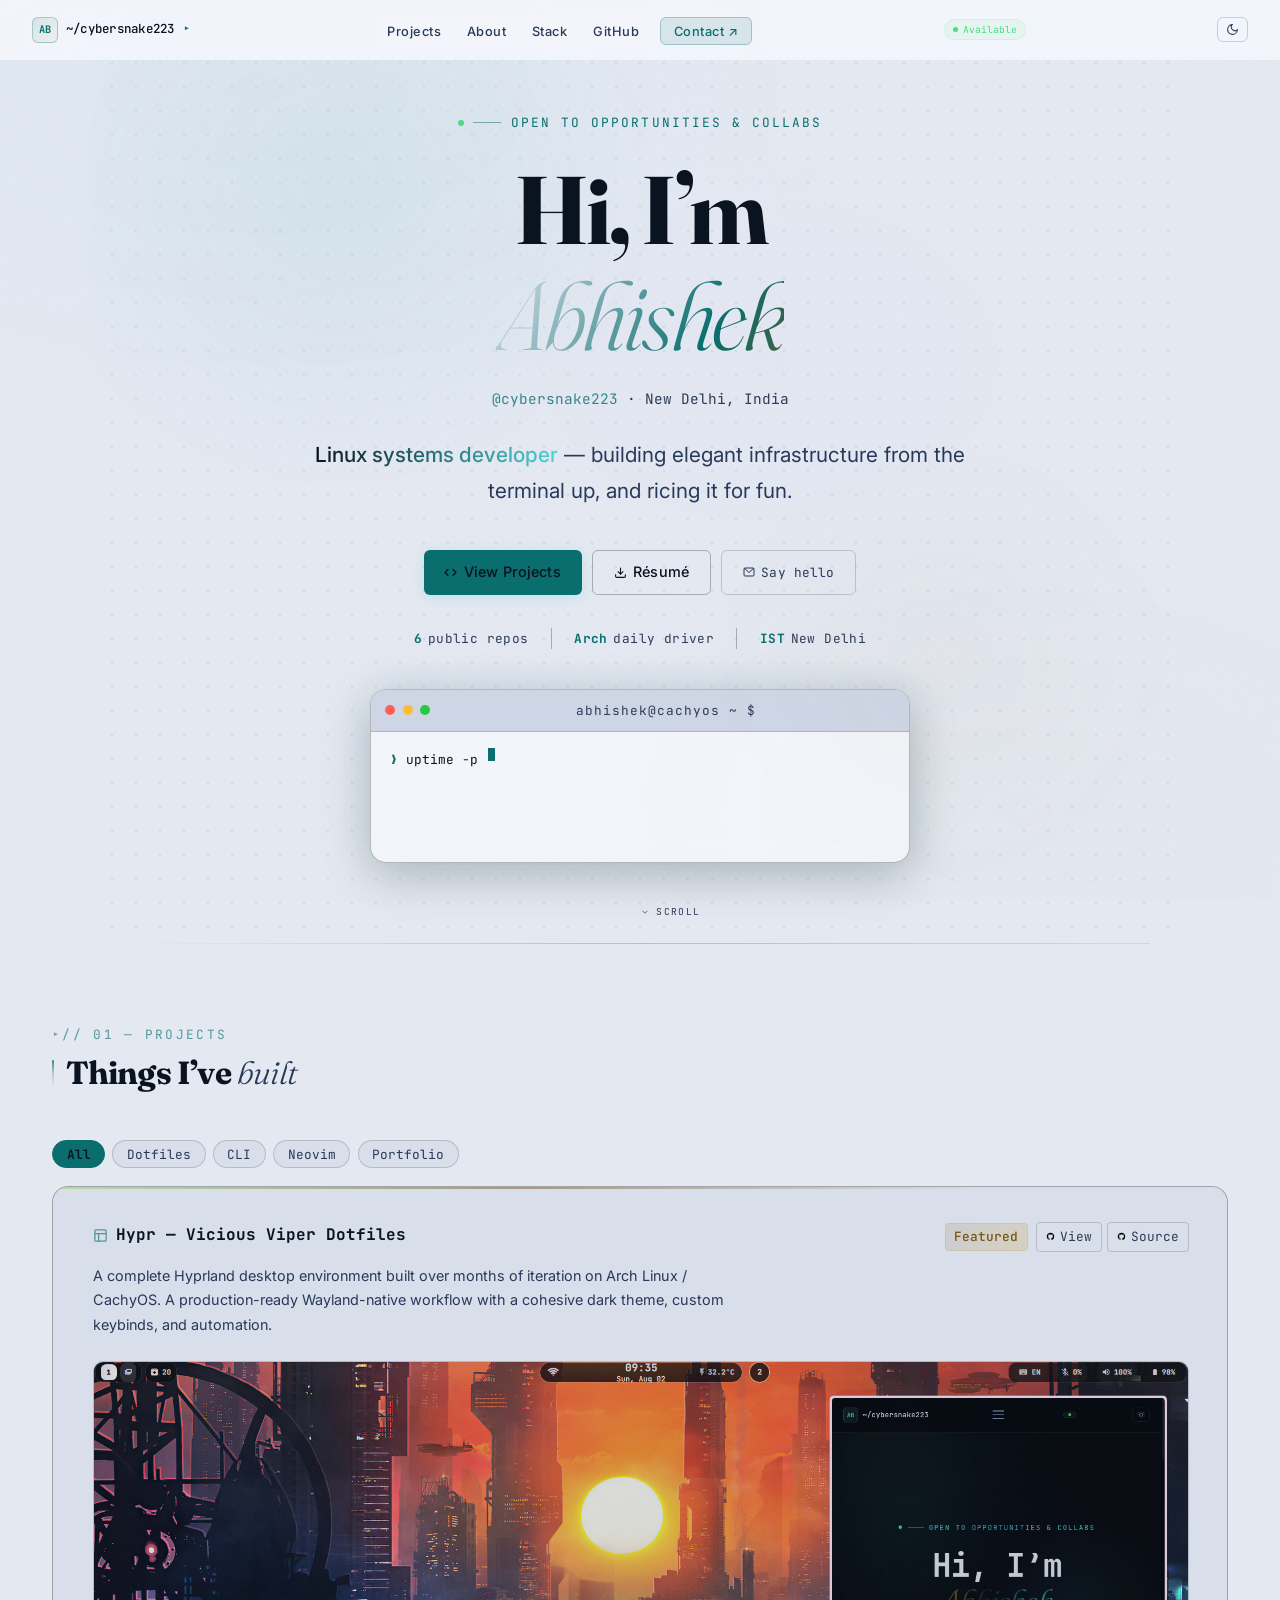
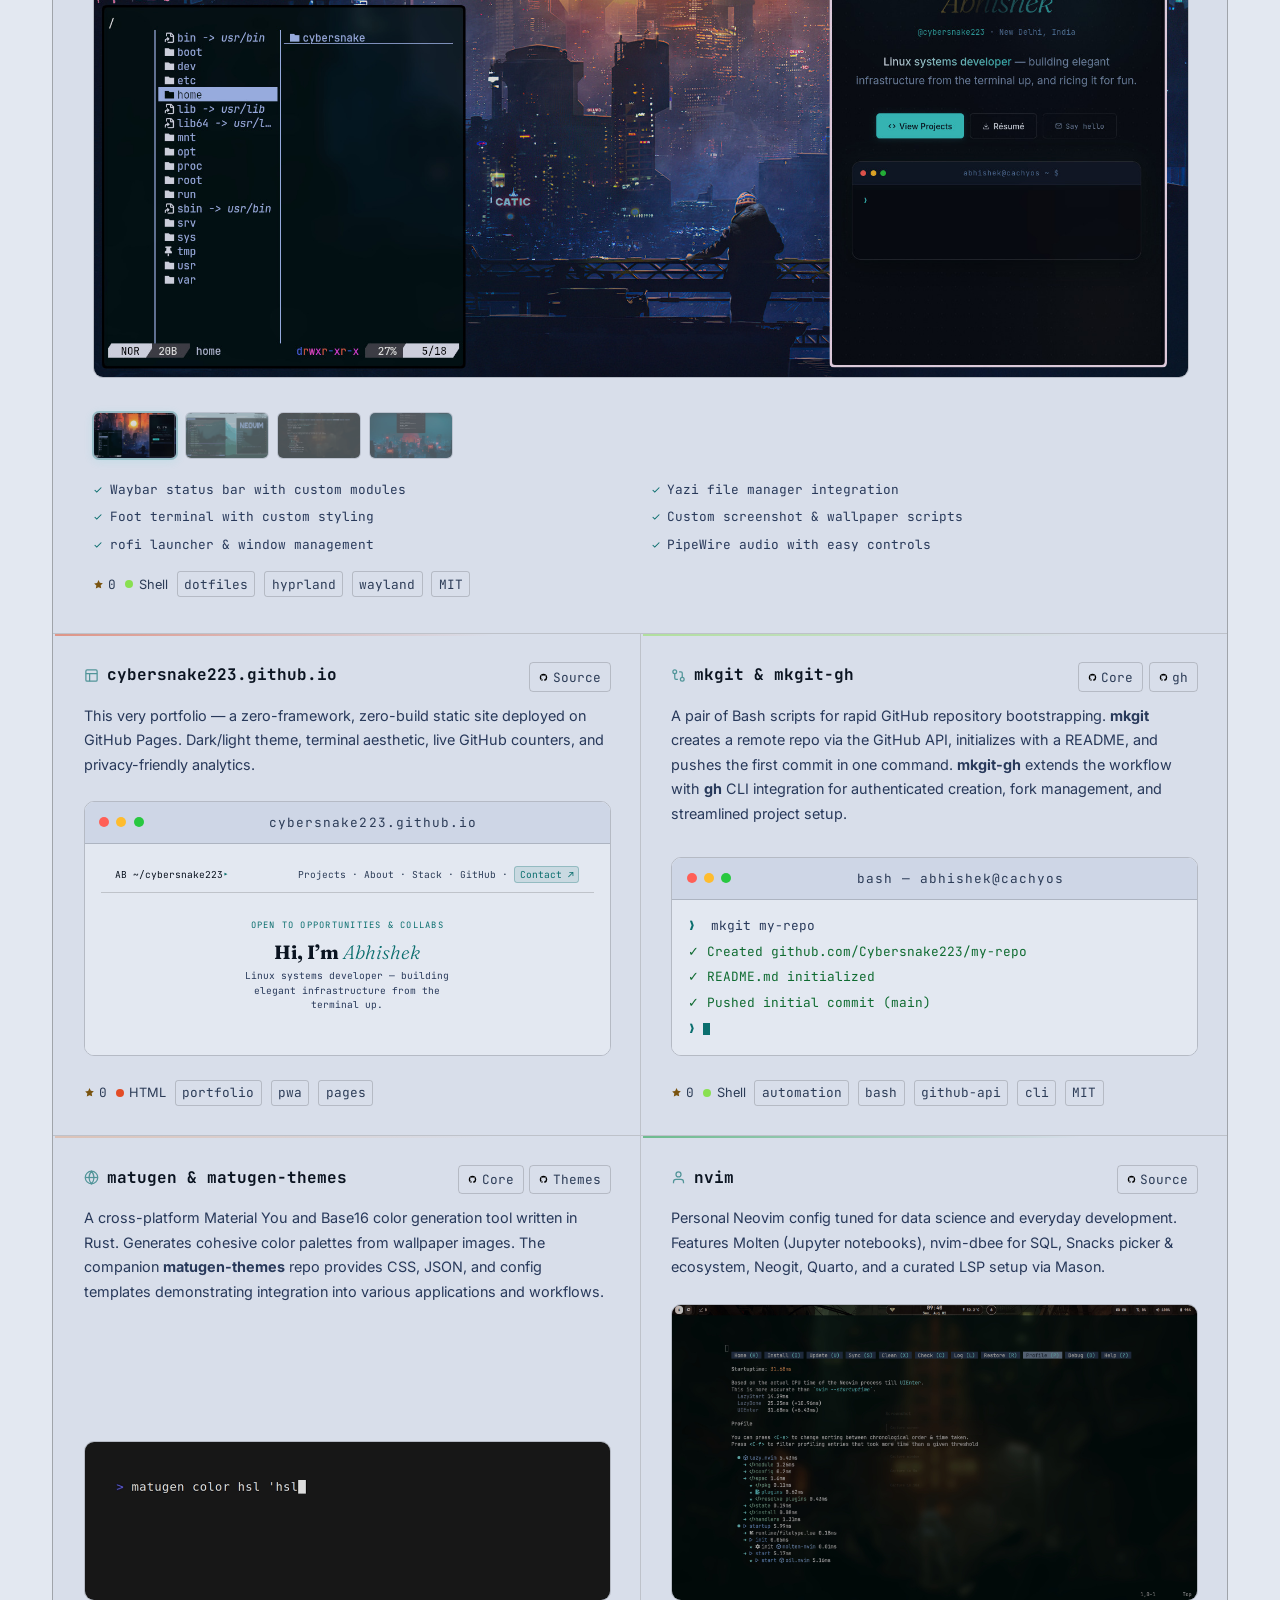
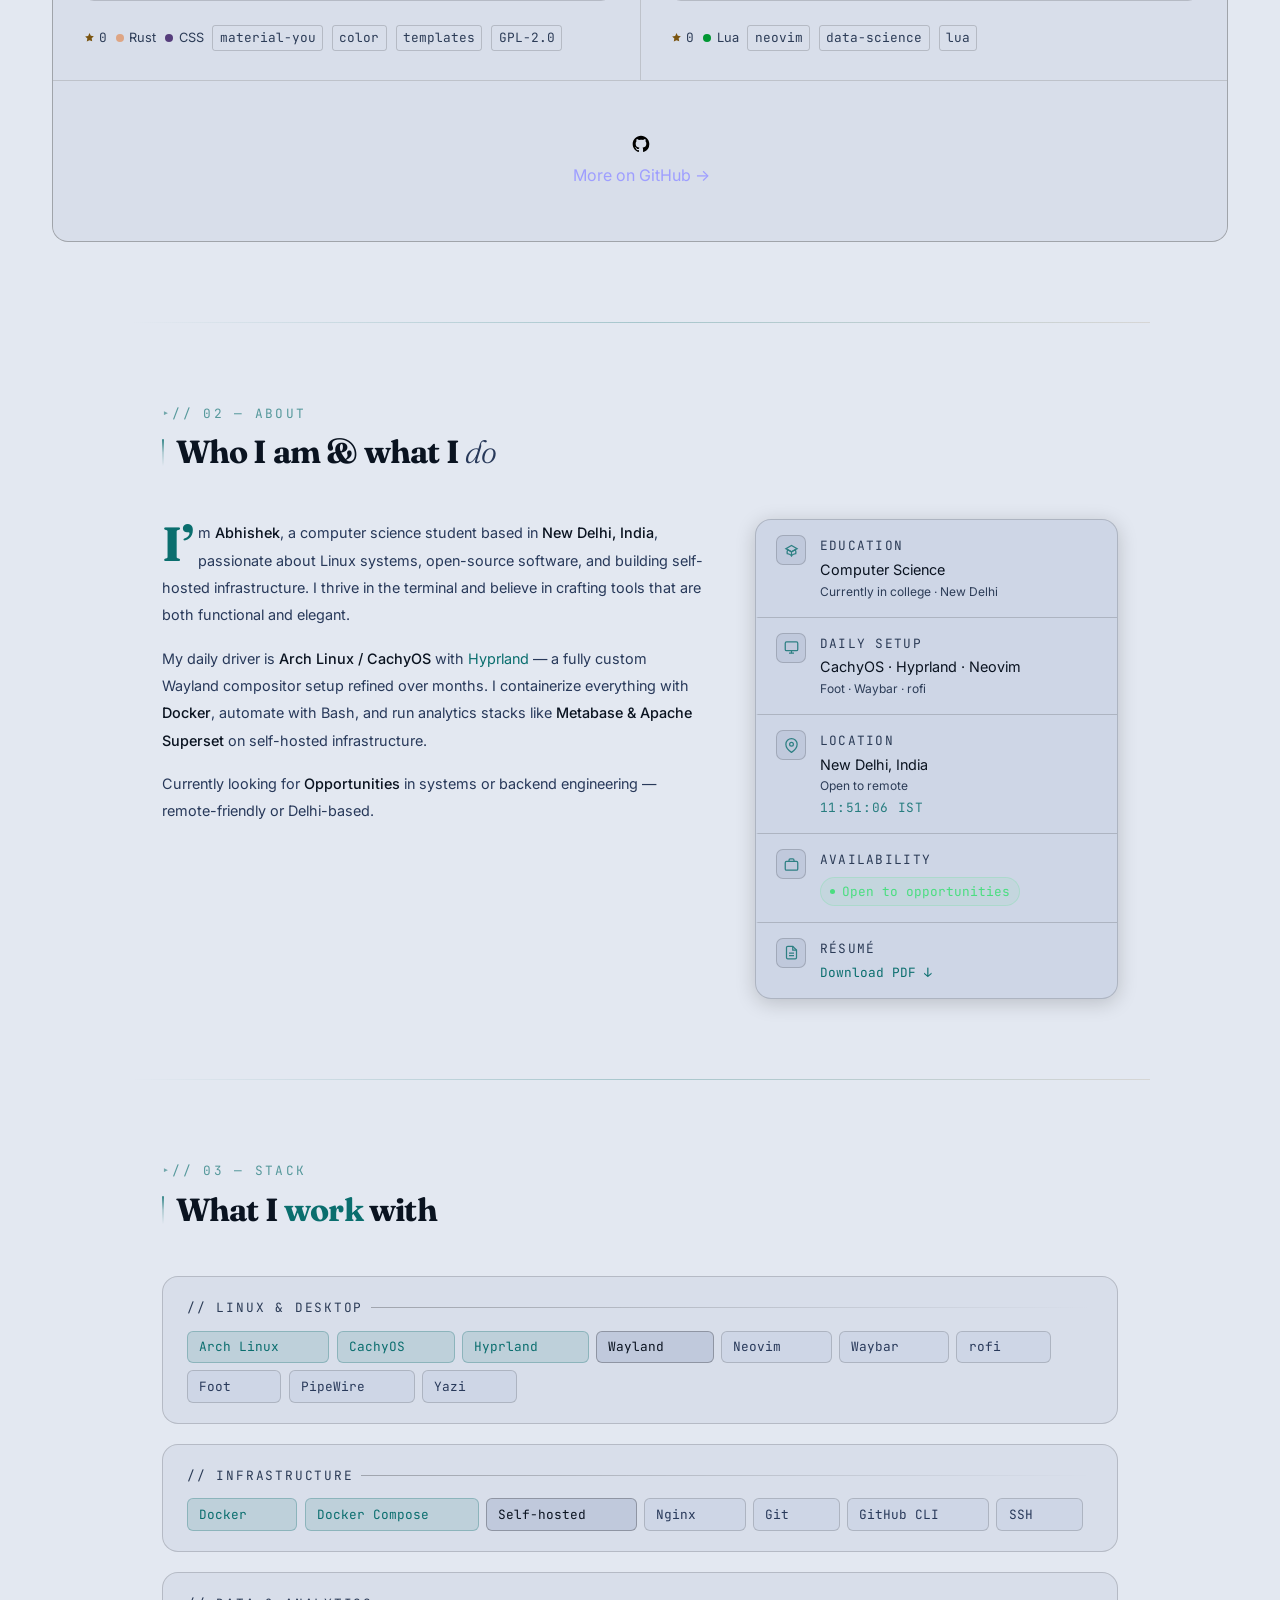
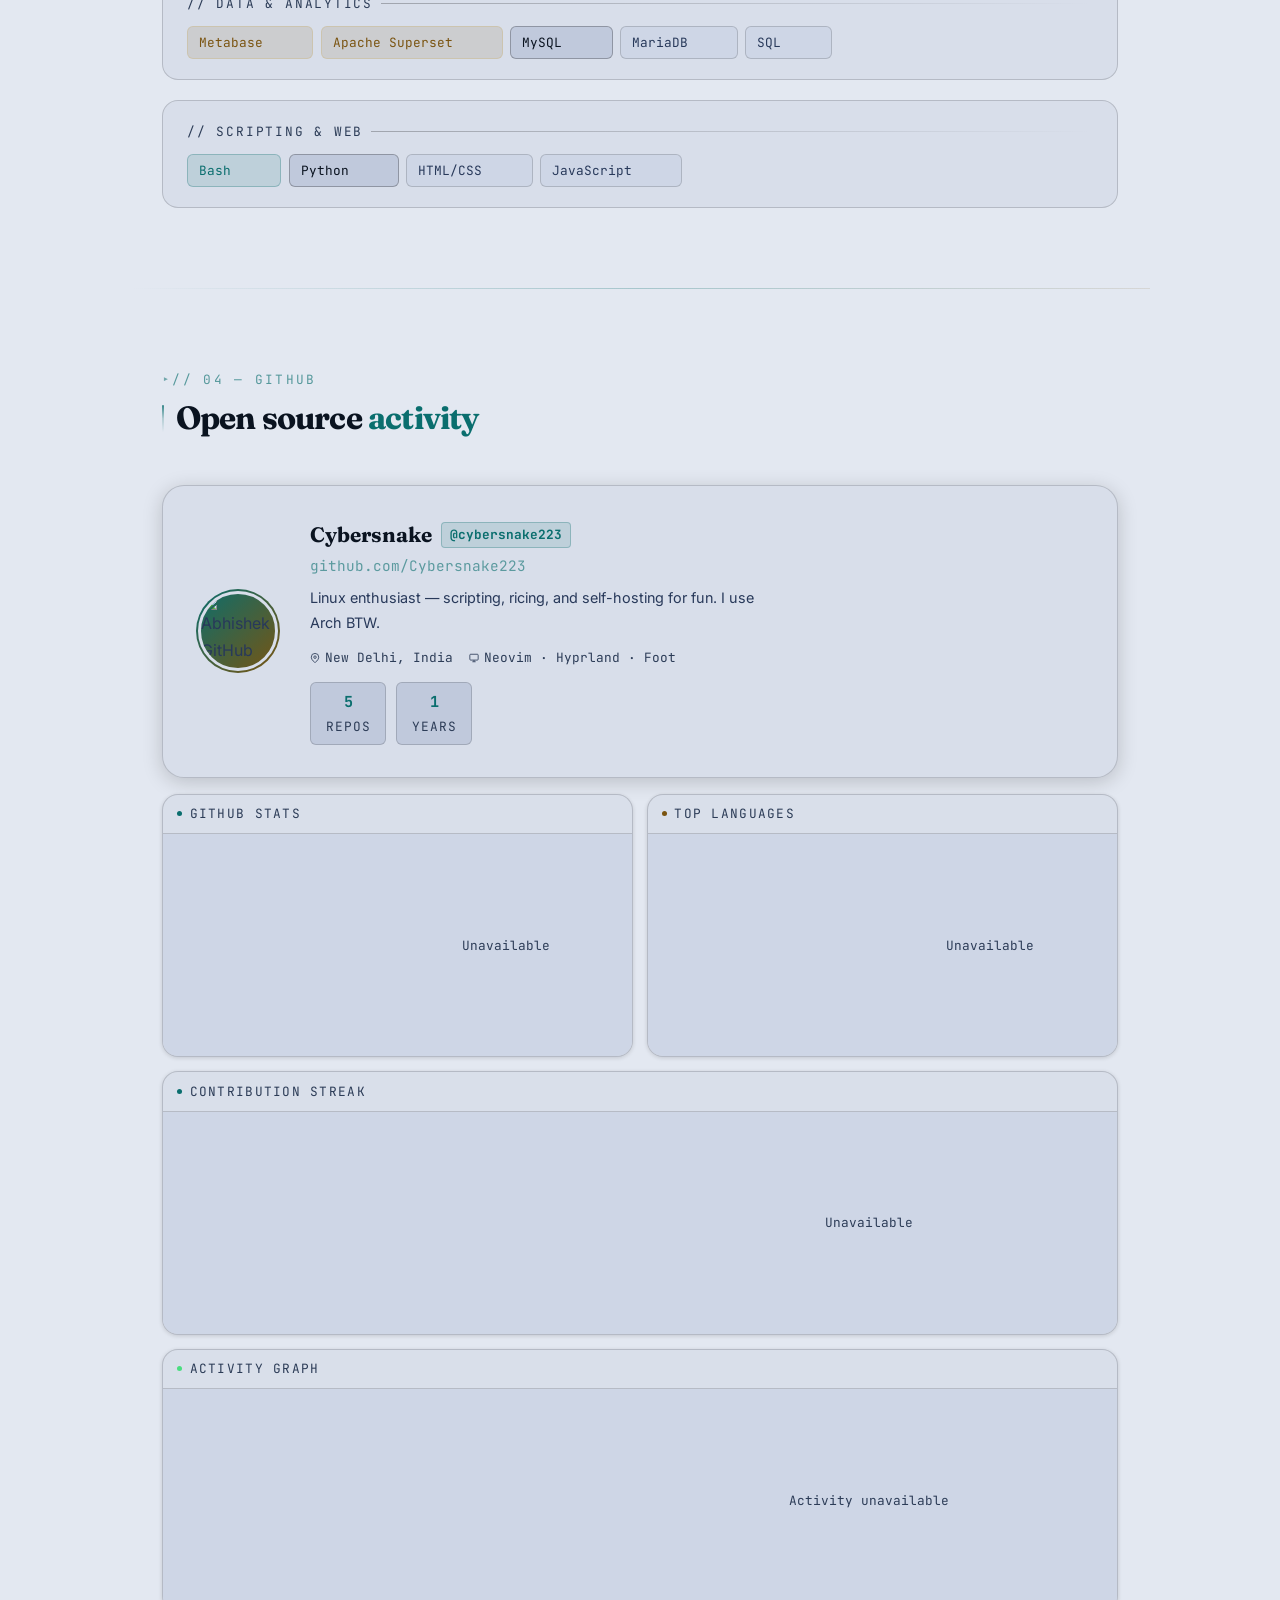
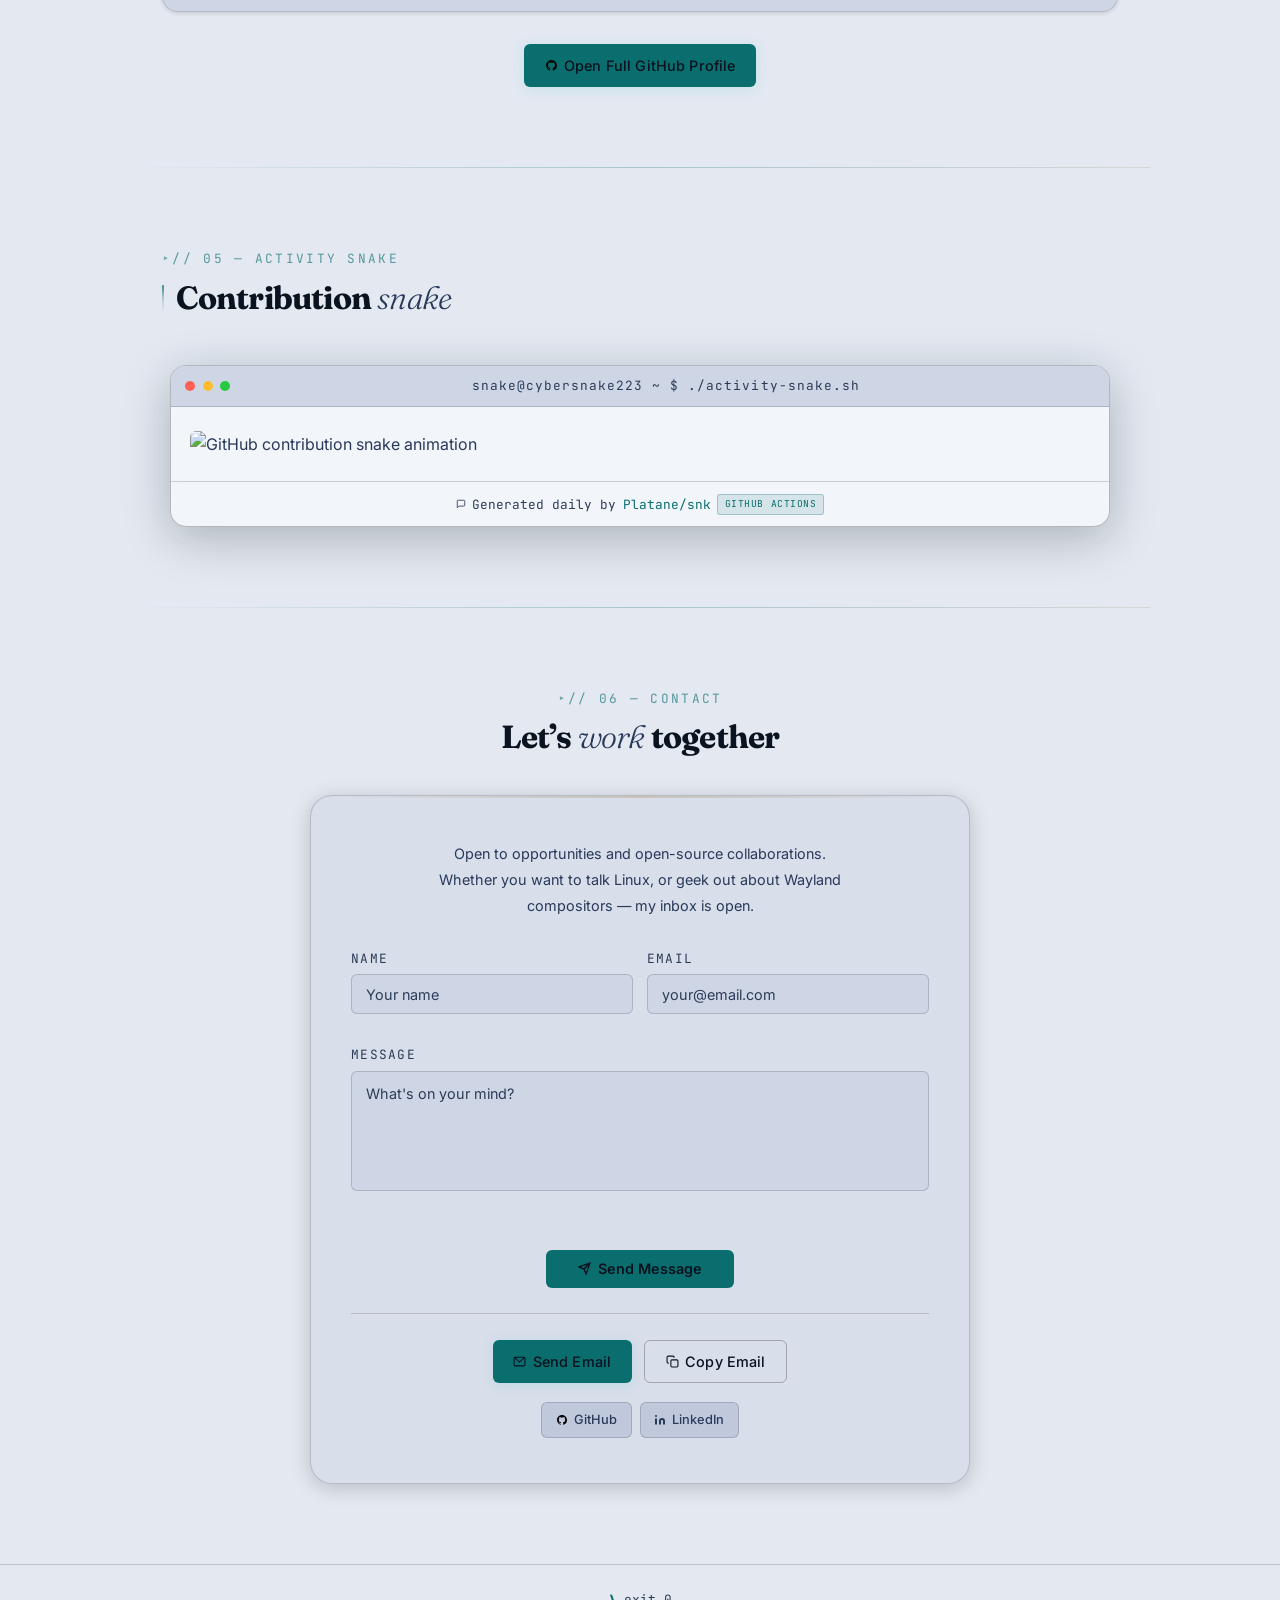
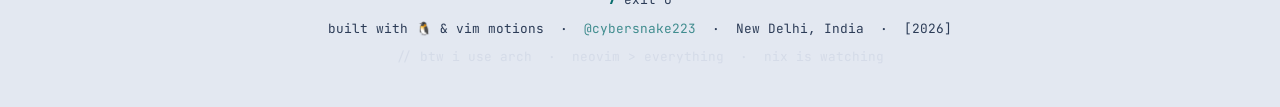
==== commit 59b02f4d: "Improve portfolio visuals: gallery, filters, thumbnails, hero stats" ====
--- a/index.html
+++ b/index.html
@@ -160,6 +160,12 @@
         </a>
       </div>
 
+      <div class="hero-stats" aria-label="Quick stats">
+        <span class="hero-stat"><span class="hero-stat-val" id="heroRepos">6</span> public repos</span>
+        <span class="hero-stat"><span class="hero-stat-val">Arch</span> daily driver</span>
+        <span class="hero-stat"><span class="hero-stat-val">IST</span> New Delhi</span>
+      </div>
+
       <div class="hero-terminal" role="region" aria-label="Terminal demo">
         <div class="sr-only" id="termSummary">Interactive terminal showing: neofetch system info (CachyOS Linux, Hyprland, Bash, Foot, Neovim), docker container status (metabase, superset, mariadb, nginx-proxy all running), system uptime, and project directory listing.</div>
         <div class="term-bar">
@@ -174,6 +180,13 @@
           <div id="termOutput"></div>
         </div>
       </div>
+
+      <div class="scroll-cue" aria-hidden="true">
+        <svg width="10" height="10" viewBox="0 0 24 24" fill="none" stroke="currentColor" stroke-width="2">
+          <polyline points="6 9 12 15 18 9" />
+        </svg>
+        scroll
+      </div>
     </section>
 
     <hr class="div">
@@ -182,8 +195,15 @@
         <span class="sec-label">// 01 &mdash; projects</span>
         <h2>Things I&#8217;ve <em>built</em></h2>
       </div>
+      <div class="project-filters" role="group" aria-label="Filter projects">
+        <button class="filter-chip active" data-filter="all" type="button">All</button>
+        <button class="filter-chip" data-filter="dotfiles" type="button">Dotfiles</button>
+        <button class="filter-chip" data-filter="cli" type="button">CLI</button>
+        <button class="filter-chip" data-filter="neovim" type="button">Neovim</button>
+        <button class="filter-chip" data-filter="portfolio" type="button">Portfolio</button>
+      </div>
       <div class="projects-grid">
-        <div class="project-card featured reveal rd1" style="--accent:#89e051;">
+        <div class="project-card featured reveal rd1" style="--accent:#89e051;" data-cat="dotfiles">
           <div class="project-header">
             <div class="project-title-wrap">
               <svg class="project-icon" width="15" height="15" viewBox="0 0 24 24" fill="none" stroke="currentColor"
@@ -216,8 +236,22 @@
             automation.</p>
           <div class="project-screenshot">
             <picture>
-              <img src="vicious-viper/assets/asset1.png" alt="Hyprland desktop setup showing Waybar, Foot terminal, and rofi launcher with a cohesive dark theme" width="800" height="450" loading="lazy" decoding="async">
+              <img id="galleryMain" src="vicious-viper/assets/asset1.png" alt="Hyprland desktop setup showing Waybar, Foot terminal, and rofi launcher with a cohesive dark theme" width="800" height="450" loading="lazy" decoding="async">
             </picture>
+          </div>
+          <div class="gallery-thumbs" role="group" aria-label="Screenshot gallery">
+            <button class="gallery-thumb active" type="button" data-src="vicious-viper/assets/asset1.png" aria-label="Show screenshot 1">
+              <img src="vicious-viper/assets/asset1.png" alt="" width="800" height="450" loading="lazy" decoding="async">
+            </button>
+            <button class="gallery-thumb" type="button" data-src="vicious-viper/assets/asset4.png" aria-label="Show screenshot 2">
+              <img src="vicious-viper/assets/asset4.png" alt="" width="800" height="450" loading="lazy" decoding="async">
+            </button>
+            <button class="gallery-thumb" type="button" data-src="vicious-viper/assets/asset5.png" aria-label="Show screenshot 3">
+              <img src="vicious-viper/assets/asset5.png" alt="" width="800" height="450" loading="lazy" decoding="async">
+            </button>
+            <button class="gallery-thumb" type="button" data-src="vicious-viper/assets/asset6.png" aria-label="Show screenshot 4">
+              <img src="vicious-viper/assets/asset6.png" alt="" width="800" height="450" loading="lazy" decoding="async">
+            </button>
           </div>
           <div class="project-features">
             <div class="project-feature"><svg width="10" height="10" viewBox="0 0 24 24" fill="none"
@@ -257,7 +291,7 @@
             <span class="proj-tag">MIT</span>
           </div>
         </div>
-        <div class="project-card reveal rd2" style="--accent:#e34c26;">
+        <div class="project-card reveal rd2" style="--accent:#e34c26;" data-cat="portfolio">
           <div class="project-header">
             <div class="project-title-wrap">
               <svg class="project-icon" width="15" height="15" viewBox="0 0 24 24" fill="none" stroke="currentColor"
@@ -279,6 +313,26 @@
           <p class="project-desc">This very portfolio &mdash; a zero-framework, zero-build static site deployed on
             GitHub Pages. Dark/light theme, terminal aesthetic, live GitHub counters, and privacy-friendly analytics.
           </p>
+          <div class="project-screenshot">
+            <div class="shot-browser" aria-hidden="true">
+              <div class="term-bar">
+                <span class="term-dot red"></span>
+                <span class="term-dot yellow"></span>
+                <span class="term-dot green"></span>
+                <span class="term-title">cybersnake223.github.io</span>
+              </div>
+              <div class="shot-browser-body">
+                <div class="sb-nav"><span class="sb-logo">AB ~/cybersnake223<span class="sb-caret">&#9656;</span></span><span
+                    class="sb-links">Projects &middot; About &middot; Stack &middot; GitHub &middot; <span class="sb-cta">Contact
+                      &#8599;</span></span></div>
+                <div class="sb-hero">
+                  <div class="sb-tag">Open to opportunities &amp; collabs</div>
+                  <div class="sb-h">Hi, I&#8217;m <em>Abhishek</em></div>
+                  <div class="sb-sub">Linux systems developer &mdash; building elegant infrastructure from the terminal up.</div>
+                </div>
+              </div>
+            </div>
+          </div>
           <div class="project-footer">
             <span class="proj-star" data-repo="Cybersnake223/cybersnake223.github.io" title="GitHub stars">
               <svg width="11" height="11" viewBox="0 0 24 24" fill="currentColor" aria-hidden="true"><path d="M12 2l2.9 6.1 6.6.9-4.8 4.6 1.2 6.6L12 17.8 6.1 20.8l1.2-6.6L2.5 9.6l6.6-.9z"/></svg>
@@ -290,7 +344,7 @@
             <span class="proj-tag">pages</span>
           </div>
         </div>
-        <div class="project-card reveal rd3" style="--accent:#89e051;">
+        <div class="project-card reveal rd3" style="--accent:#89e051;" data-cat="cli">
           <div class="project-header">
             <div class="project-title-wrap">
               <svg class="project-icon" width="15" height="15" viewBox="0 0 24 24" fill="none" stroke="currentColor"
@@ -321,6 +375,23 @@
             first commit in one command. <strong>mkgit-gh</strong> extends the workflow with <strong>gh</strong> CLI
             integration for authenticated creation, fork management, and streamlined project setup.
           </p>
+          <div class="project-screenshot">
+            <div class="shot-term" aria-hidden="true">
+              <div class="term-bar">
+                <span class="term-dot red"></span>
+                <span class="term-dot yellow"></span>
+                <span class="term-dot green"></span>
+                <span class="term-title">bash &mdash; abhishek@cachyos</span>
+              </div>
+              <div class="shot-body">
+                <div><span class="st-prompt">❯</span> mkgit my-repo</div>
+                <div class="st-ok">&#10003; Created github.com/Cybersnake223/my-repo</div>
+                <div class="st-ok">&#10003; README.md initialized</div>
+                <div class="st-ok">&#10003; Pushed initial commit (main)</div>
+                <div><span class="st-prompt">❯</span><span class="st-cursor" aria-hidden="true"></span></div>
+              </div>
+            </div>
+          </div>
           <div class="project-footer">
             <span class="proj-star" data-repo="Cybersnake223/mkgit" title="GitHub stars">
               <svg width="11" height="11" viewBox="0 0 24 24" fill="currentColor" aria-hidden="true"><path d="M12 2l2.9 6.1 6.6.9-4.8 4.6 1.2 6.6L12 17.8 6.1 20.8l1.2-6.6L2.5 9.6l6.6-.9z"/></svg>
@@ -334,7 +405,7 @@
             <span class="proj-tag">MIT</span>
           </div>
         </div>
-        <div class="project-card reveal rd4" style="--accent:#dea584;">
+        <div class="project-card reveal rd4" style="--accent:#dea584;" data-cat="cli">
           <div class="project-header">
             <div class="project-title-wrap">
               <svg class="project-icon" width="15" height="15" viewBox="0 0 24 24" fill="none" stroke="currentColor"
@@ -364,6 +435,12 @@
             Generates cohesive color palettes from wallpaper images. The companion <strong>matugen-themes</strong> repo
             provides CSS, JSON, and config templates demonstrating integration into various applications and workflows.
           </p>
+          <div class="project-screenshot">
+            <picture>
+              <img src="assets/matugen-palette.gif" alt="matugen generating a cohesive color palette from a wallpaper image"
+                width="1000" height="300" loading="lazy" decoding="async">
+            </picture>
+          </div>
           <div class="project-footer">
             <span class="proj-star" data-repo="Cybersnake223/matugen" title="GitHub stars">
               <svg width="11" height="11" viewBox="0 0 24 24" fill="currentColor" aria-hidden="true"><path d="M12 2l2.9 6.1 6.6.9-4.8 4.6 1.2 6.6L12 17.8 6.1 20.8l1.2-6.6L2.5 9.6l6.6-.9z"/></svg>
@@ -377,7 +454,7 @@
             <span class="proj-tag">GPL-2.0</span>
           </div>
         </div>
-        <div class="project-card reveal rd5" style="--accent:#019733;">
+        <div class="project-card reveal rd5" style="--accent:#019733;" data-cat="neovim">
           <div class="project-header">
             <div class="project-title-wrap">
               <svg class="project-icon" width="15" height="15" viewBox="0 0 24 24" fill="none" stroke="currentColor"
@@ -399,6 +476,12 @@
           <p class="project-desc">Personal Neovim config tuned for data science and everyday development. Features
             Molten (Jupyter notebooks), nvim-dbee for SQL, Snacks picker &amp; ecosystem, Neogit, Quarto, and a curated
             LSP setup via Mason.</p>
+          <div class="project-screenshot">
+            <picture>
+              <img src="assets/nvim-shot.jpeg" alt="Neovim editor with the custom dark theme from the Hyprland setup"
+                width="1920" height="1080" loading="lazy" decoding="async">
+            </picture>
+          </div>
           <div class="project-footer">
             <span class="proj-star" data-repo="Cybersnake223/nvim" title="GitHub stars">
               <svg width="11" height="11" viewBox="0 0 24 24" fill="currentColor" aria-hidden="true"><path d="M12 2l2.9 6.1 6.6.9-4.8 4.6 1.2 6.6L12 17.8 6.1 20.8l1.2-6.6L2.5 9.6l6.6-.9z"/></svg>
@@ -820,6 +903,7 @@
   </main>
 
   <footer>
+    <div class="footer-prompt" aria-hidden="true"><span class="term-prompt">&#10095;</span> exit 0</div>
     <span>built with 🐧 &amp; vim motions &nbsp;&middot;&nbsp; </span>
     <a href="https://github.com/Cybersnake223" target="_blank" rel="me noopener noreferrer">@cybersnake223</a>
     <span> &nbsp;&middot;&nbsp; New Delhi, India &nbsp;&middot;&nbsp; [<span id="year"></span>]</span>
--- a/style.css
+++ b/style.css
@@ -5,7 +5,7 @@
     :root {
       --bg:#080c14; --bg1:#0c1220; --bg2:#111928; --bg3:#182030;
       --border:rgba(255,255,255,0.07); --border2:rgba(255,255,255,0.13);
-      --text:#e2eaf6; --muted:#7a90b2; --faint:#5575a0;
+      --text:#e2eaf6; --muted:#7a90b2; --faint:#6f89b3;
       --teal:#3ecfcf; --teal2:rgba(62,207,207,0.12); --teal3:rgba(62,207,207,0.25);
       --gold:#c9a84c; --gold2:rgba(201,168,76,0.12);
       --mono:'JetBrains Mono',monospace; --serif:'Fraunces',Georgia,serif; --sans:'Inter',system-ui,sans-serif;
@@ -105,6 +105,7 @@
     .btn-ghost { background:transparent; color:var(--muted); border:1px solid var(--border); font-family:var(--mono); font-size:var(--t-xs); font-weight:400; }
     .btn-ghost:hover { color:var(--teal); border-color:var(--teal3); background:var(--teal2); }
     .section { position:relative; z-index:10; max-width:1020px; margin:0 auto; padding:5rem 2rem; }
+    #projects { max-width:1240px; }
     .sec-label { font-family:var(--mono); font-size:var(--t-xs); letter-spacing:0.18em; text-transform:uppercase; color:var(--teal); opacity:0.65; margin-bottom:0.65rem; display:block; }
     h2 { font-family:var(--serif); font-size:var(--t-xl); font-weight:700; letter-spacing:-0.025em; color:var(--text); line-height:1.15; margin-bottom:3rem; }
     h2 em { font-style:italic; font-weight:300; color:var(--muted); }
@@ -197,7 +198,8 @@
     .ctag.hi { color:var(--text); border-color:var(--border2); background:var(--bg3); }
     .ctag.teal { color:var(--teal); border-color:var(--teal3); background:var(--teal2); }
     .ctag.gold { color:var(--gold); border-color:rgba(201,168,76,0.25); background:var(--gold2); }
-    .prof-dots { display:inline-flex; gap:2px; margin-left:5px; vertical-align:middle; }
+    .prof-dots { display:inline-flex; gap:2px; margin-left:5px; vertical-align:middle; opacity:0; transition:opacity 180ms; }
+    .ctag:hover .prof-dots { opacity:1; }
     .prof-dot { width:5px; height:5px; border-radius:50%; display:inline-block; }
     .prof-dot.on { background:currentColor; opacity:0.7; }
     .prof-dot.off { background:currentColor; opacity:0.15; }
@@ -880,3 +882,97 @@
       letter-spacing: 0.06em;
       text-transform: uppercase;
     }
+
+    /* ===== PROJECT CARD MOCKUPS ===== */
+    .shot-term, .shot-browser { background: var(--bg); overflow: hidden; }
+    .shot-body, .shot-browser-body {
+      padding: 0.85rem 1rem; min-height: 118px;
+      background: var(--bg);
+      font-family: var(--mono); font-size: var(--t-xs);
+      color: var(--muted); line-height: 2;
+    }
+    .st-prompt { color: var(--teal); margin-right: 0.4rem; }
+    .st-ok { color: #4ade80; white-space: nowrap; overflow: hidden; text-overflow: ellipsis; }
+    .st-cursor { display: inline-block; width: 7px; height: 12px; background: var(--teal); vertical-align: middle; animation: blink 1s step-end infinite; }
+    .sb-nav {
+      display: flex; justify-content: space-between; align-items: center; gap: 0.5rem;
+      padding: 0.5rem 0.9rem; border-bottom: 1px solid var(--border);
+      font-family: var(--mono); font-size: 0.6rem; color: var(--faint); white-space: nowrap;
+    }
+    .sb-logo { color: var(--text); }
+    .sb-caret { color: var(--teal); }
+    .sb-cta { color: var(--teal); border: 1px solid var(--teal3); background: var(--teal2); padding: 0.05rem 0.3rem; border-radius: 3px; }
+    .sb-hero { padding: 1.5rem 1rem 1.8rem; text-align: center; }
+    .sb-tag { font-family: var(--mono); font-size: 0.55rem; letter-spacing: 0.14em; text-transform: uppercase; color: var(--teal); margin-bottom: 0.4rem; }
+    .sb-h { font-family: var(--serif); font-size: 1.2rem; font-weight: 700; color: var(--text); line-height: 1.2; }
+    .sb-h em { font-style: italic; font-weight: 300; color: var(--teal); }
+    .sb-sub { font-size: 0.6rem; color: var(--muted); max-width: 36ch; margin: 0.3rem auto 0; line-height: 1.5; }
+
+    /* ===== HERO STATS STRIP ===== */
+    .hero-stats {
+      display: flex; justify-content: center; flex-wrap: wrap; gap: 0;
+      margin-top: 2.1rem;
+      font-family: var(--mono); font-size: var(--t-xs); color: var(--faint);
+      letter-spacing: 0.03em;
+      animation: fadeUp 0.8s cubic-bezier(0.22,1,0.36,1) 0.3s both;
+    }
+    .hero-stat { display: flex; align-items: baseline; gap: 0.35rem; padding: 0 1.4rem; }
+    .hero-stat + .hero-stat { border-left: 1px solid var(--border2); }
+    .hero-stat-val { color: var(--teal); font-weight: 700; }
+
+    /* ===== PROJECT FILTER CHIPS ===== */
+    .project-filters { display: flex; flex-wrap: wrap; gap: 0.45rem; margin-bottom: 1.1rem; }
+    .filter-chip {
+      font-family: var(--mono); font-size: var(--t-xs);
+      padding: 0.3rem 0.85rem; border-radius: 999px;
+      border: 1px solid var(--border); background: var(--bg1); color: var(--muted);
+      cursor: pointer;
+      transition: border-color 180ms, color 180ms, background 180ms;
+    }
+    .filter-chip:hover { border-color: var(--teal3); color: var(--text); }
+    .filter-chip.active { background: var(--teal); border-color: var(--teal); color: #08121e; font-weight: 600; }
+    .project-card[hidden] { display: none; }
+
+    /* ===== GRID + HEADING POLISH ===== */
+    .project-card { height: 100%; }
+    .contact-heading h2 { padding-left: 0; }
+    .contact-heading h2::before { content: none; }
+
+    /* ===== FEATURED GALLERY ===== */
+    .gallery-thumbs { display: flex; gap: 0.5rem; margin-top: 0.6rem; }
+    .gallery-thumb {
+      width: 84px; flex: 0 0 84px; aspect-ratio: 16 / 9;
+      padding: 0; border: 1px solid var(--border); border-radius: var(--r-sm);
+      background: var(--bg2); cursor: pointer; overflow: hidden;
+      opacity: 0.65; transition: opacity 180ms, border-color 180ms, box-shadow 180ms;
+    }
+    .gallery-thumb img { width: 100%; height: 100%; object-fit: cover; display: block; }
+    .gallery-thumb:hover { opacity: 1; }
+    .gallery-thumb.active {
+      opacity: 1; border-color: var(--teal3);
+      box-shadow: 0 0 0 1px var(--teal3), 0 2px 10px rgba(62,207,207,0.15);
+    }
+    #galleryMain { transition: opacity 150ms; }
+
+    /* ===== HERO SCROLL CUE ===== */
+    .scroll-cue {
+      position: absolute; bottom: 1.4rem; left: 50%;
+      display: flex; align-items: center; gap: 0.4rem;
+      font-family: var(--mono); font-size: 0.6rem; letter-spacing: 0.14em; text-transform: uppercase;
+      color: var(--faint); pointer-events: none;
+      animation: scrollCue 2.2s ease-in-out infinite;
+    }
+    .scroll-cue svg { color: var(--teal); animation: scrollCueArrow 2.2s ease-in-out infinite; }
+    @keyframes scrollCue { 0%,100% { opacity: 0.5; transform: translate(-50%, 0); } 50% { opacity: 1; transform: translate(-50%, 4px); } }
+    @keyframes scrollCueArrow { 0%,100% { transform: translateY(0); } 50% { transform: translateY(3px); } }
+    @media (max-height: 720px) { .scroll-cue { display: none; } }
+
+    /* ===== FOOTER PROMPT ===== */
+    .footer-prompt {
+      font-family: var(--mono); font-size: var(--t-xs);
+      color: var(--faint); margin-bottom: 0.5rem;
+    }
+    .footer-prompt .term-prompt { color: var(--teal); }
+
+    /* Light theme: readable success green in mkgit mockup */
+    html.light .st-ok { color: #0f6b31; }
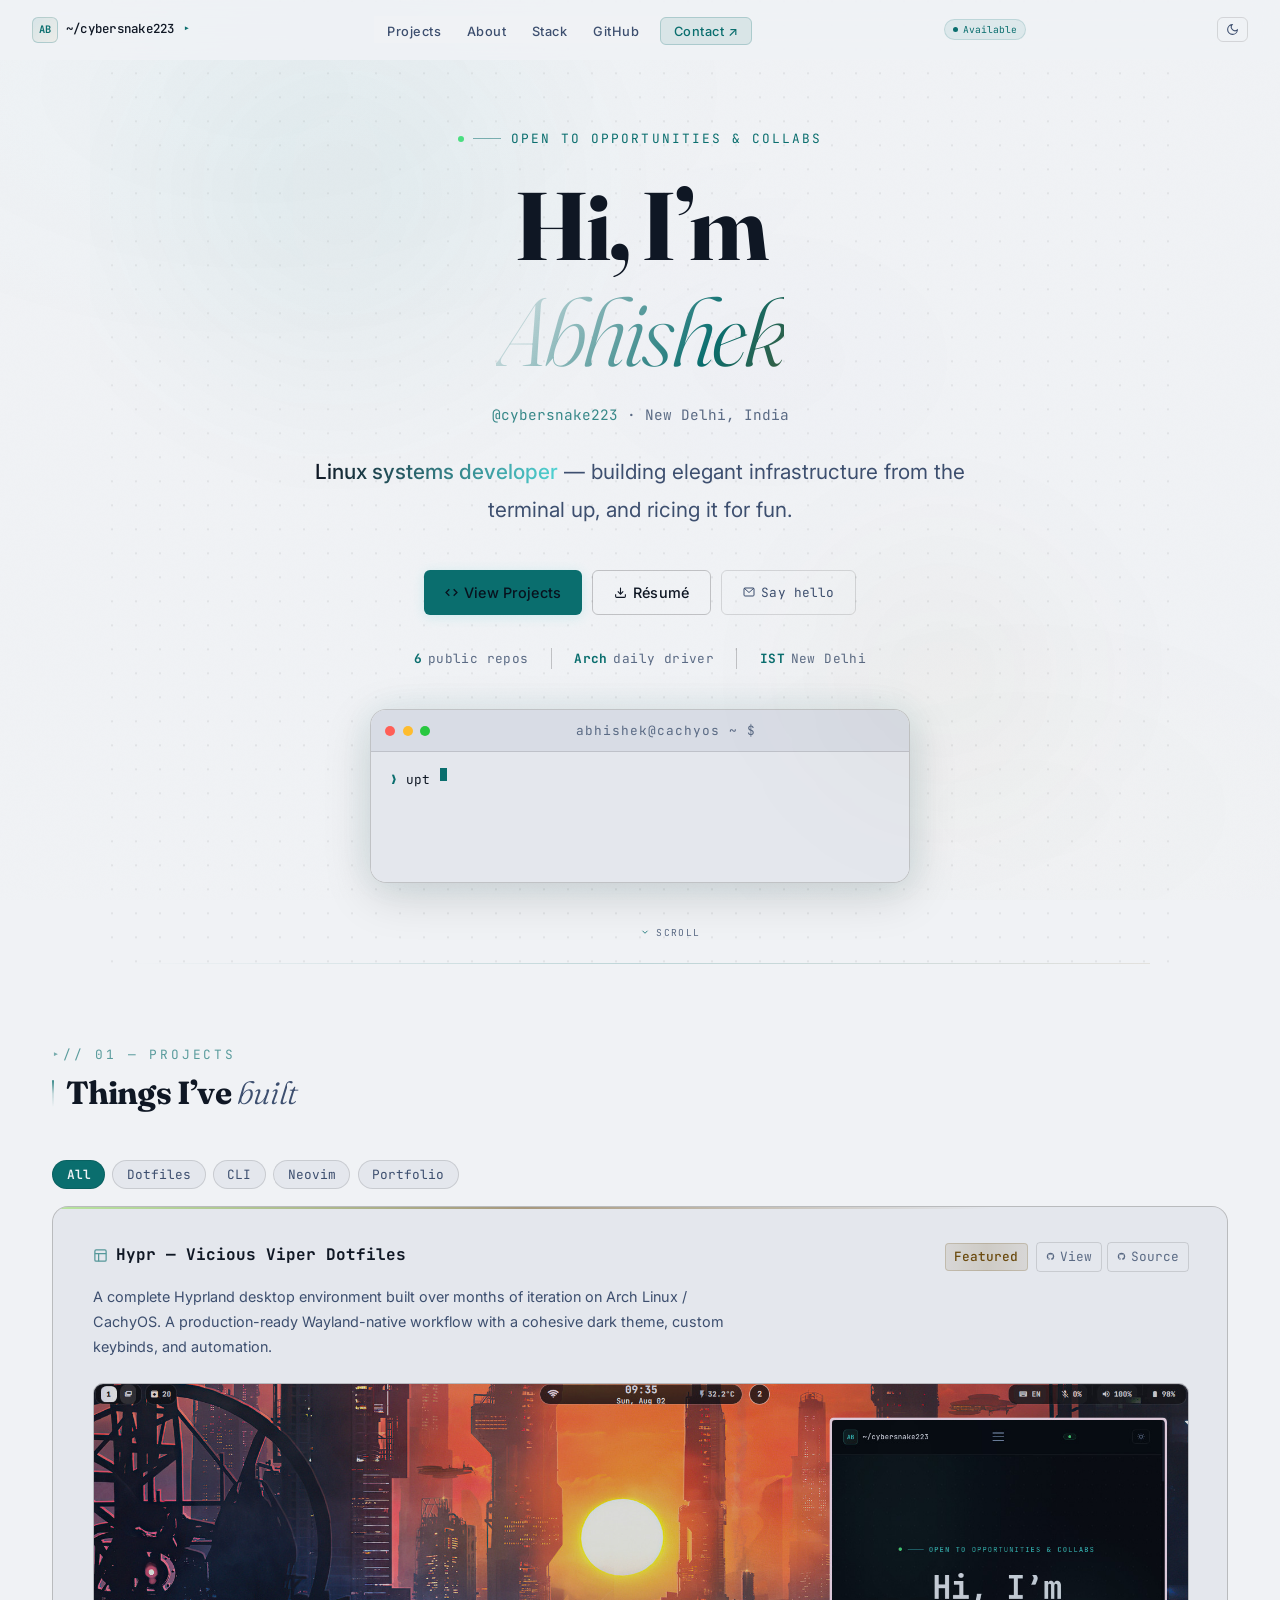
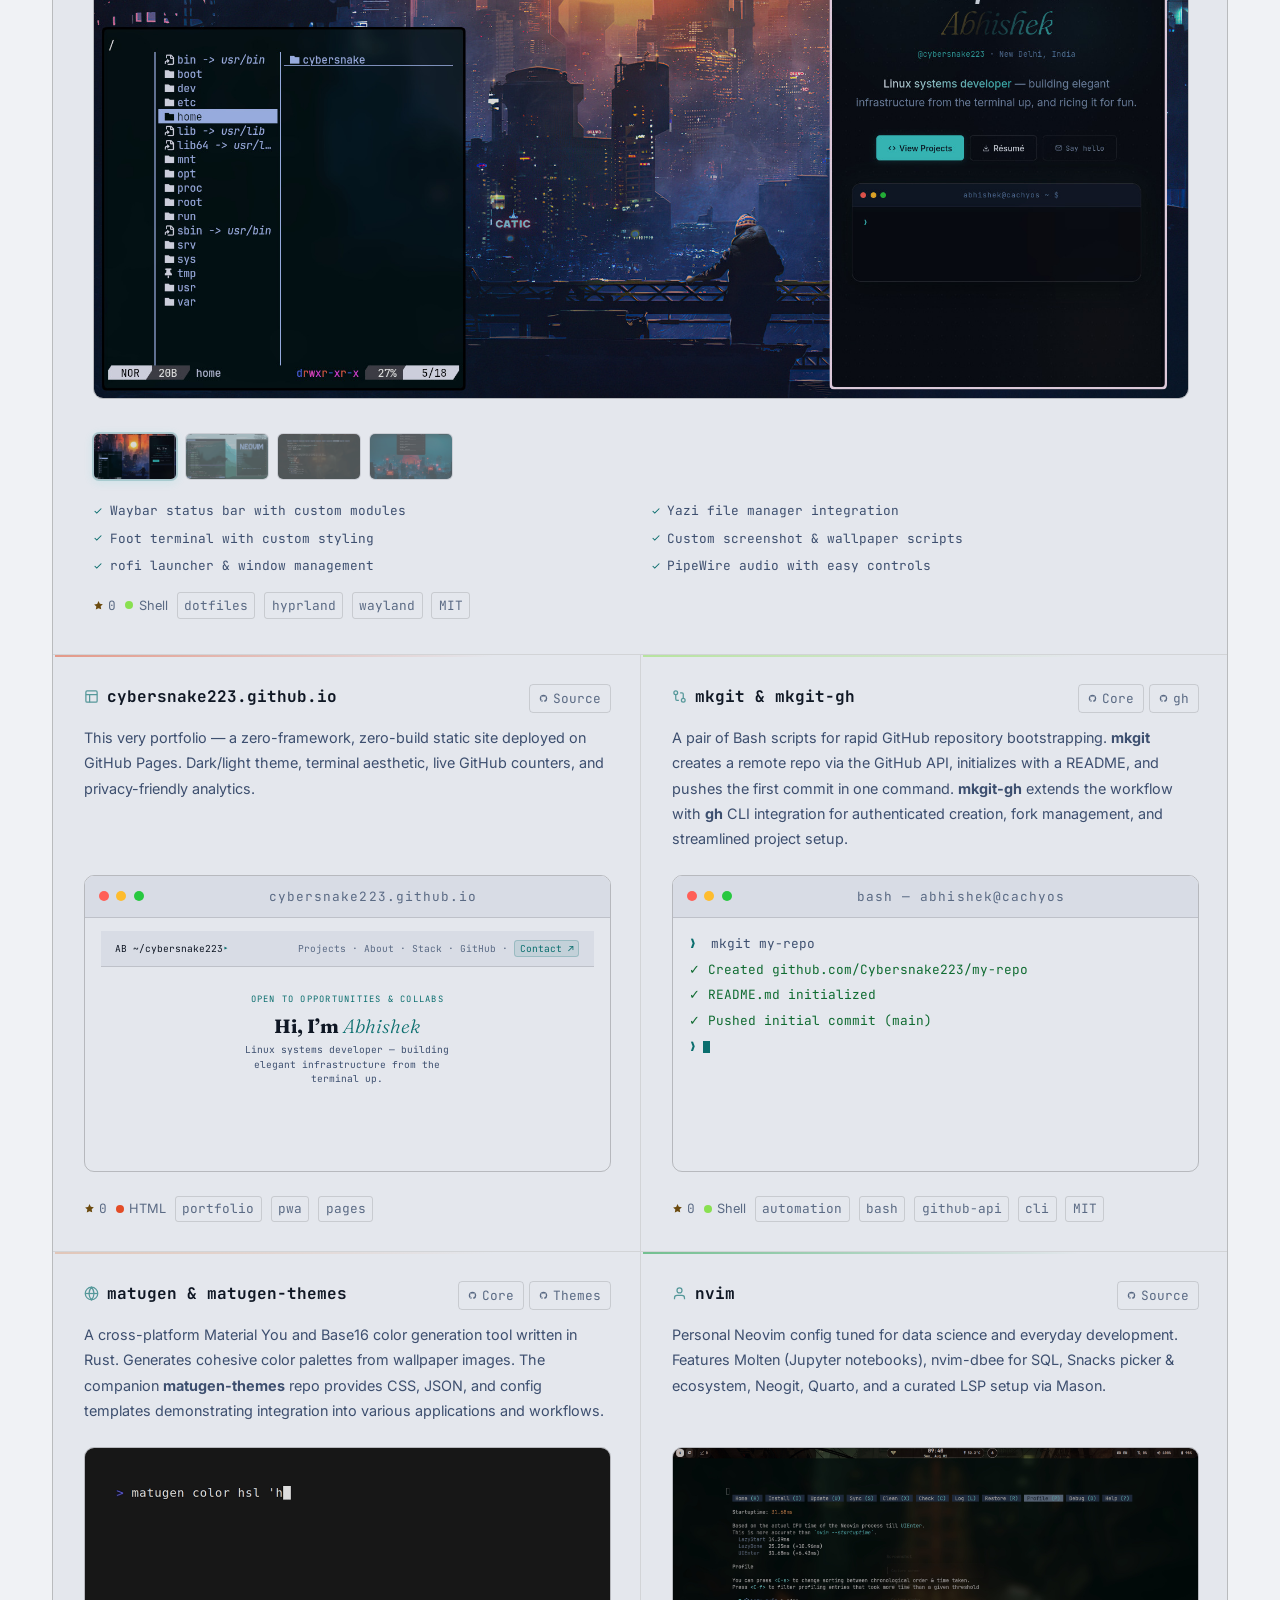
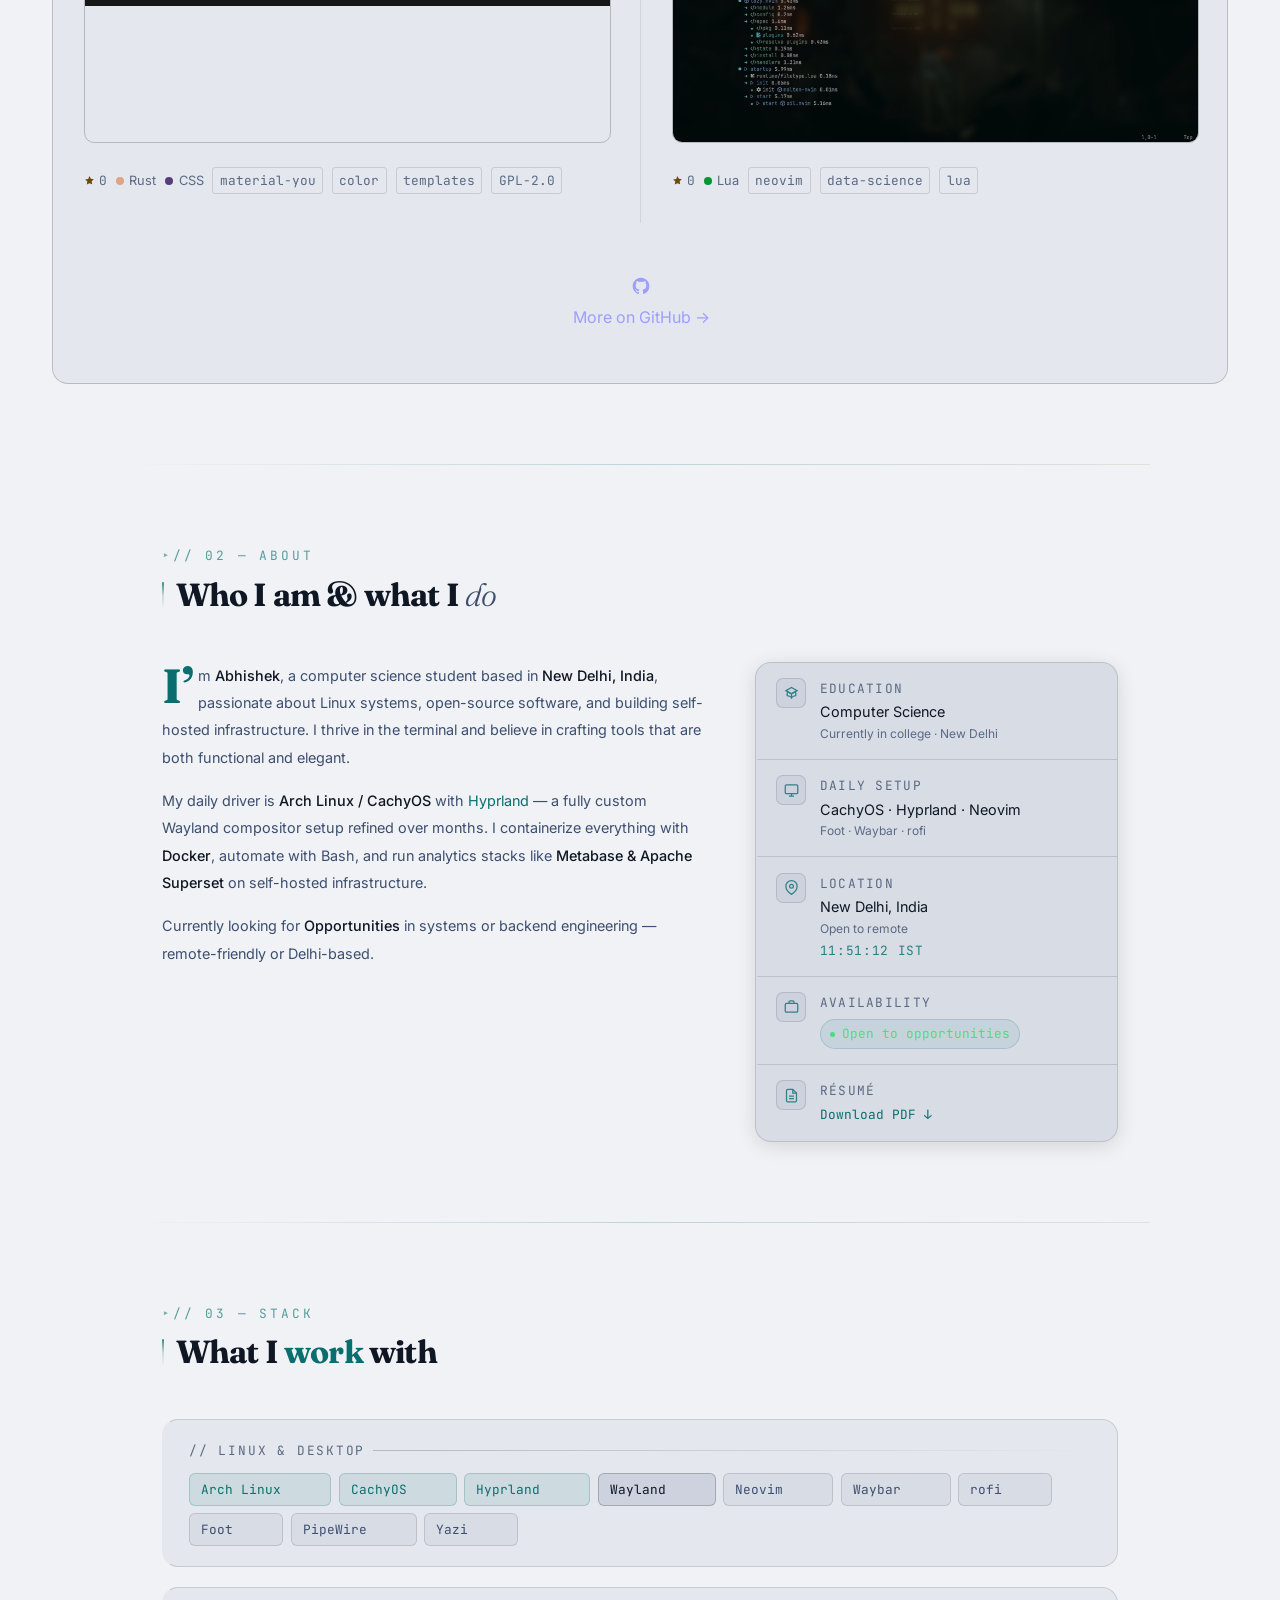
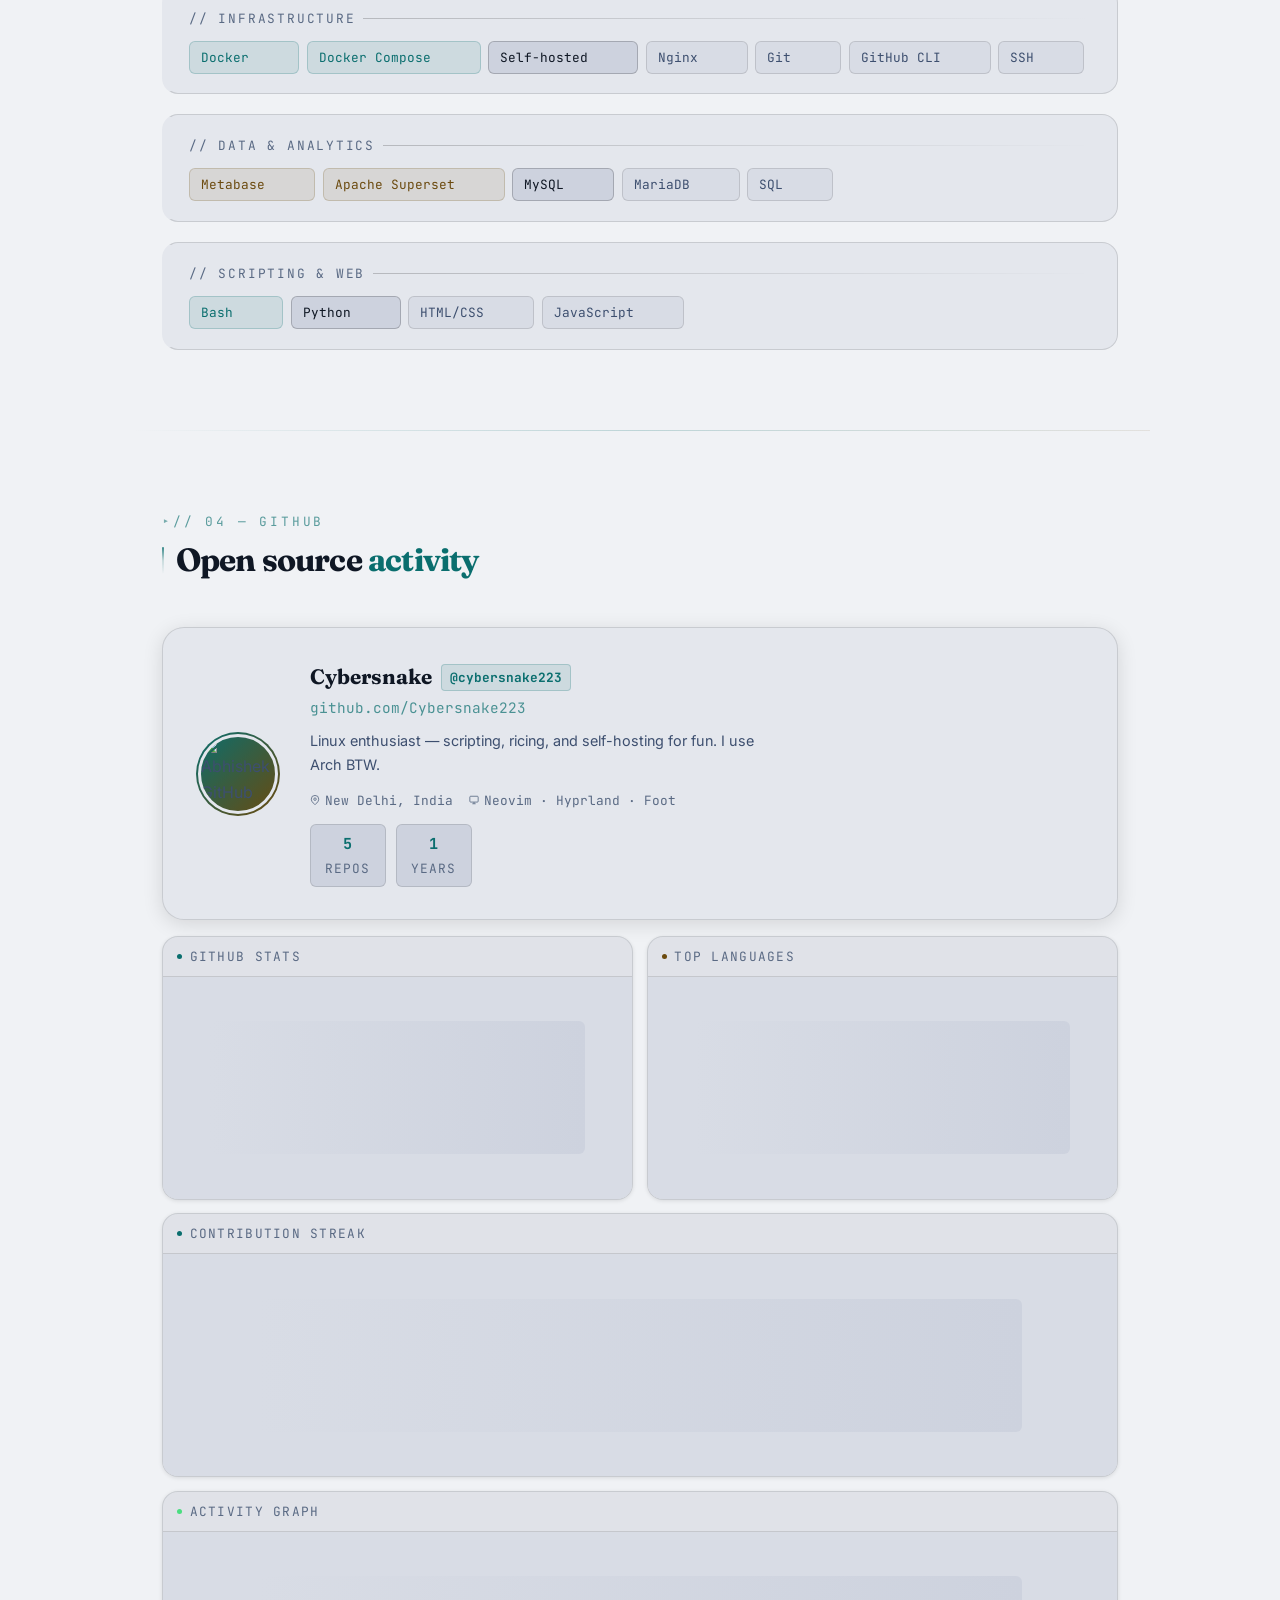
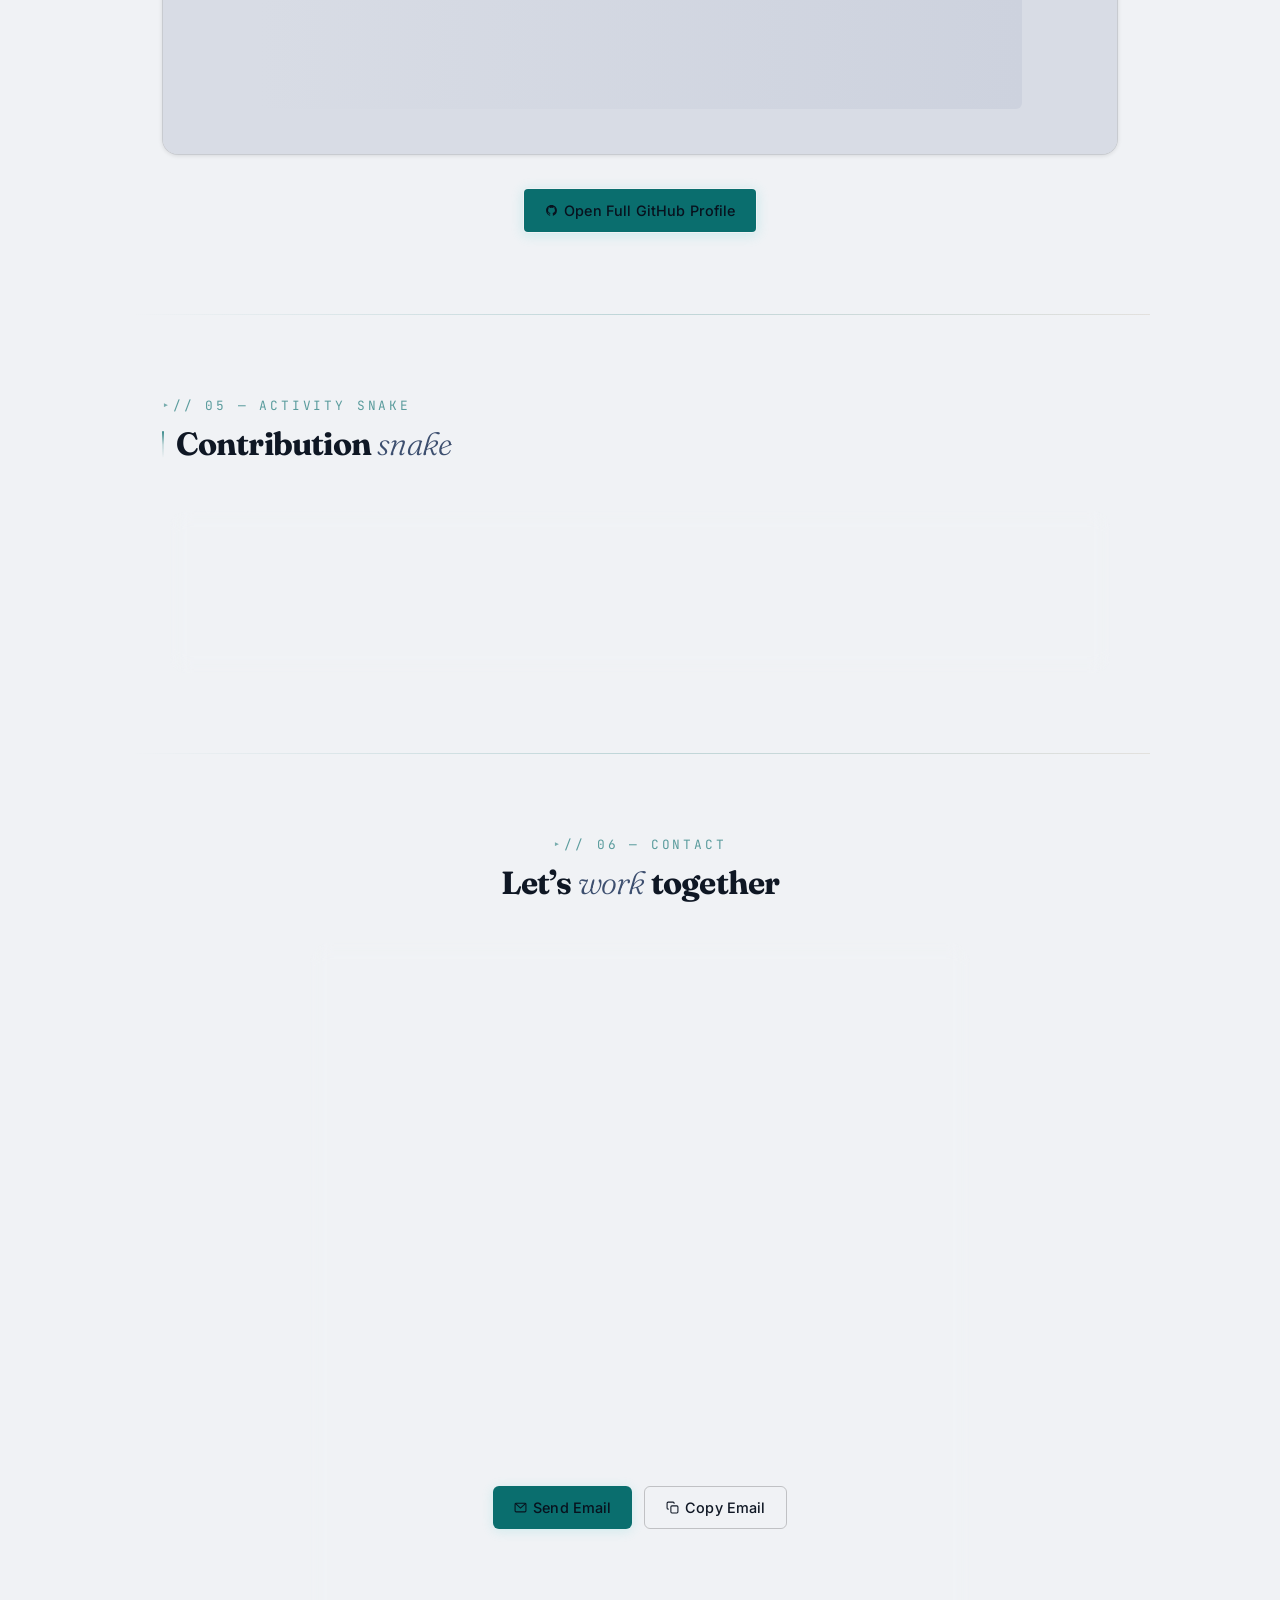
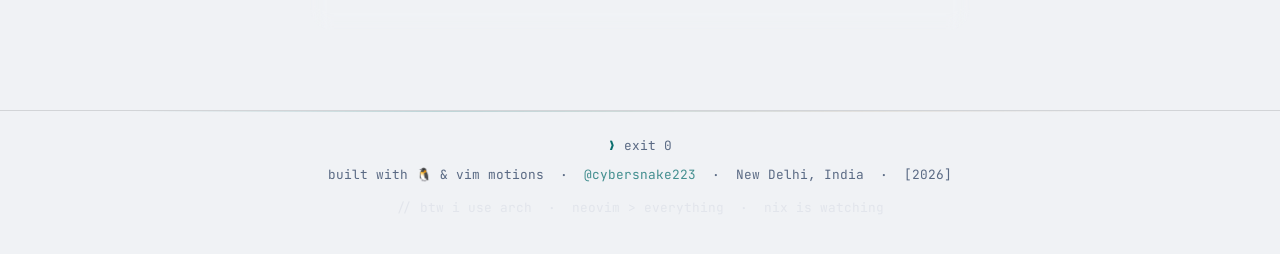
==== commit ed22d1ec: "fix: stats APIs reliability + CSS polish - Remove custom color params from stats image URLs (root ca" ====
--- a/index.html
+++ b/index.html
@@ -71,7 +71,7 @@
 
   <svg class="svg-defs" xmlns="http://www.w3.org/2000/svg">
     <symbol id="ico-gh" viewBox="0 0 24 24">
-      <path
+      <path fill="currentColor"
         d="M12 2C6.477 2 2 6.484 2 12.017c0 4.425 2.865 8.18 6.839 9.504.5.092.682-.217.682-.483 0-.237-.008-.868-.013-1.703-2.782.605-3.369-1.343-3.369-1.343-.454-1.158-1.11-1.466-1.11-1.466-.908-.62.069-.608.069-.608 1.003.07 1.531 1.032 1.531 1.032.892 1.53 2.341 1.088 2.91.832.092-.647.35-1.088.636-1.338-2.22-.253-4.555-1.113-4.555-4.951 0-1.093.39-1.988 1.029-2.688-.103-.253-.446-1.272.098-2.65 0 0 .84-.27 2.75 1.026A9.564 9.564 0 0112 6.844c.85.004 1.705.115 2.504.337 1.909-1.296 2.747-1.027 2.747-1.027.546 1.379.202 2.398.1 2.651.64.7 1.028 1.595 1.028 2.688 0 3.848-2.339 4.695-4.566 4.943.359.309.678.92.678 1.855 0 1.338-.012 2.419-.012 2.747 0 .268.18.58.688.482A10.019 10.019 0 0022 12.017C22 6.484 17.522 2 12 2z" />
     </symbol>
   </svg>
@@ -712,9 +712,9 @@
             <div class="gh-stat-skeleton" aria-hidden="true">
               <div class="gh-stat-skeleton-inner"></div>
             </div>            <img
-              src="https://github-stats-extended.vercel.app/api?username=Cybersnake223&show_icons=true&theme=tokyonight&hide_border=true&bg_color=0c1220&title_color=3ecfcf&icon_color=c9a84c&text_color=7a90b2"
-              data-dark="https://github-stats-extended.vercel.app/api?username=Cybersnake223&show_icons=true&theme=tokyonight&hide_border=true&bg_color=0c1220&title_color=3ecfcf&icon_color=c9a84c&text_color=7a90b2"
-              data-light="https://github-stats-extended.vercel.app/api?username=Cybersnake223&show_icons=true&theme=default&hide_border=true&bg_color=d8deea&title_color=0a6e6e&icon_color=7a5410&text_color=28395a"
+              src="https://github-stats-extended.vercel.app/api?username=Cybersnake223&show_icons=true&theme=tokyonight&hide_border=true"
+              data-dark="https://github-stats-extended.vercel.app/api?username=Cybersnake223&show_icons=true&theme=tokyonight&hide_border=true"
+              data-light="https://github-stats-extended.vercel.app/api?username=Cybersnake223&show_icons=true&theme=default&hide_border=true"
               alt="GitHub stats" width="495" height="195" loading="lazy" decoding="async"
               onload="this.parentElement.classList.add('loaded');this.classList.add('loaded')"
               onerror="handleStatsError(this)">
@@ -728,9 +728,9 @@
             <div class="gh-stat-skeleton" aria-hidden="true">
               <div class="gh-stat-skeleton-inner"></div>
             </div>            <img
-              src="https://github-stats-extended.vercel.app/api/top-langs/?username=Cybersnake223&layout=compact&theme=tokyonight&hide_border=true&bg_color=0c1220&title_color=3ecfcf&text_color=7a90b2&langs_count=6"
-              data-dark="https://github-stats-extended.vercel.app/api/top-langs/?username=Cybersnake223&layout=compact&theme=tokyonight&hide_border=true&bg_color=0c1220&title_color=3ecfcf&text_color=7a90b2&langs_count=6"
-              data-light="https://github-stats-extended.vercel.app/api/top-langs/?username=Cybersnake223&layout=compact&theme=default&hide_border=true&bg_color=d8deea&title_color=0a6e6e&text_color=28395a&langs_count=6"
+              src="https://github-stats-extended.vercel.app/api/top-langs/?username=Cybersnake223&layout=compact&theme=tokyonight&hide_border=true&langs_count=6"
+              data-dark="https://github-stats-extended.vercel.app/api/top-langs/?username=Cybersnake223&layout=compact&theme=tokyonight&hide_border=true&langs_count=6"
+              data-light="https://github-stats-extended.vercel.app/api/top-langs/?username=Cybersnake223&layout=compact&theme=default&hide_border=true&langs_count=6"
               alt="Top languages" width="495" height="195" loading="lazy" decoding="async"
               onload="this.parentElement.classList.add('loaded');this.classList.add('loaded')"
               onerror="handleStatsError(this)">
@@ -744,9 +744,9 @@
             <div class="gh-stat-skeleton" aria-hidden="true">
               <div class="gh-stat-skeleton-inner"></div>
             </div>            <img
-              src="https://streak-stats.demolab.com?user=Cybersnake223&theme=tokyonight-duo&hide_border=true&background=0c1220&ring=3ecfcf&fire=c9a84c&currStreakLabel=3ecfcf&dates=7a90b2&sideNums=3ecfcf&sideLabels=7a90b2"
-              data-dark="https://streak-stats.demolab.com?user=Cybersnake223&theme=tokyonight-duo&hide_border=true&background=0c1220&ring=3ecfcf&fire=c9a84c&currStreakLabel=3ecfcf&dates=7a90b2&sideNums=3ecfcf&sideLabels=7a90b2"
-              data-light="https://streak-stats.demolab.com?user=Cybersnake223&theme=default&hide_border=true&background=d8deea&ring=0a6e6e&fire=7a5410&currStreakLabel=0a6e6e&dates=28395a&sideNums=0a6e6e&sideLabels=28395a"
+              src="https://streak-stats.demolab.com?user=Cybersnake223&theme=tokyonight-duo&hide_border=true"
+              data-dark="https://streak-stats.demolab.com?user=Cybersnake223&theme=tokyonight-duo&hide_border=true"
+              data-light="https://streak-stats.demolab.com?user=Cybersnake223&theme=default&hide_border=true"
               alt="GitHub streak" width="495" height="195" loading="lazy" decoding="async"
               onload="this.parentElement.classList.add('loaded');this.classList.add('loaded')"
               onerror="handleStatsError(this)">
@@ -760,9 +760,9 @@
             <div class="gh-stat-skeleton" aria-hidden="true">
               <div class="gh-stat-skeleton-inner"></div>
             </div>            <img
-              src="https://github-readme-activity-graph.vercel.app/graph?username=Cybersnake223&theme=react-dark&hide_border=true&bg_color=0c1220&color=3ecfcf&line=3ecfcf&point=c9a84c&area=true&area_color=3ecfcf"
-              data-dark="https://github-readme-activity-graph.vercel.app/graph?username=Cybersnake223&theme=react-dark&hide_border=true&bg_color=0c1220&color=3ecfcf&line=3ecfcf&point=c9a84c&area=true&area_color=3ecfcf"
-              data-light="https://github-readme-activity-graph.vercel.app/graph?username=Cybersnake223&theme=default&hide_border=true&bg_color=d8deea&color=0a6e6e&line=0a6e6e&point=7a5410&area=true&area_color=0a6e6e"
+              src="https://github-readme-activity-graph.vercel.app/graph?username=Cybersnake223&theme=react-dark&hide_border=true"
+              data-dark="https://github-readme-activity-graph.vercel.app/graph?username=Cybersnake223&theme=react-dark&hide_border=true"
+              data-light="https://github-readme-activity-graph.vercel.app/graph?username=Cybersnake223&theme=default&hide_border=true"
               alt="GitHub activity graph" width="495" height="195" loading="lazy" decoding="async"
               onload="this.parentElement.classList.add('loaded');this.classList.add('loaded')"
               onerror="handleStatsError(this)">
--- a/style.css
+++ b/style.css
@@ -54,7 +54,7 @@
     .nav-cta { margin-left:0.5rem; background:var(--teal2) !important; border:1px solid var(--teal3) !important; color:var(--teal) !important; }
     .nav-cta:hover { background:rgba(62,207,207,0.2) !important; color:var(--text) !important; }
     .nav-toggle { display:none; flex-direction:column; gap:5px; background:none; border:none; cursor:pointer; padding:4px; }
-    .nav-toggle span { display:block; width:20px; height:1.5px; background:var(--muted); border-radius:2px; transition:transform 0.25s cubic-bezier(0.34,1.56,0.64,1), opacity 0.2s; }
+    .nav-toggle span { display:block; width:20px; height:1.5px; background:var(--muted); border-radius:2px; transition:transform 0.3s cubic-bezier(0.34,1.56,0.64,1), opacity 0.25s; }
     .nav-toggle.open span:nth-child(1) { transform:translateY(6.5px) rotate(45deg); }
     .nav-toggle.open span:nth-child(2) { opacity:0; }
     .nav-toggle.open span:nth-child(3) { transform:translateY(-6.5px) rotate(-45deg); }
@@ -68,7 +68,7 @@
       .nav-toggle { display:flex; }
       .nav-links { position:fixed; top:60px; left:0; right:0; background:rgba(8,12,20,0.98); backdrop-filter:blur(24px) saturate(180%); -webkit-backdrop-filter:blur(24px) saturate(180%); flex-direction:column; gap:0; list-style:none; max-height:0; overflow:hidden; transition:max-height 0.35s cubic-bezier(0.22,1,0.36,1), opacity 0.3s; border-bottom:1px solid var(--border); opacity:0; }
       .nav-links.open { max-height:340px; opacity:1; }
-      .nav-links li a { display:block; padding:1rem 1.5rem; border-top:1px solid var(--border); border-radius:0; min-height:48px; display:flex; align-items:center; }
+      .nav-links li a { display:flex; padding:1rem 1.5rem; border-top:1px solid var(--border); border-radius:0; min-height:48px; align-items:center; }
       .nav-cta { margin-left:0 !important; border-radius:0 !important; }
     }
     .reveal { opacity:1; transform:none; transition:opacity 0.6s cubic-bezier(0.22,1,0.36,1), transform 0.6s cubic-bezier(0.22,1,0.36,1); }
@@ -82,7 +82,7 @@
     .js-animate .reveal-content { opacity:0; transform:translateY(16px); }
     .js-animate .reveal-content.visible { opacity:1; transform:translateY(0); }
     .rd1{transition-delay:0.06s;} .rd2{transition-delay:0.12s;} .rd3{transition-delay:0.18s;} .rd4{transition-delay:0.24s;} .rd5{transition-delay:0.30s;}
-    .hero { position:relative; z-index:10; min-height:100dvh; display:flex; flex-direction:column; justify-content:center; align-items:center; text-align:center; padding:7rem max(2rem,6vw) 5rem max(2rem,6vw); overflow:hidden; max-width:1100px; margin:0 auto;
+    .hero { position:relative; z-index:10; min-height:100dvh; display:flex; flex-direction:column; justify-content:center; align-items:center; text-align:center; padding:8rem max(2rem,6vw) 5rem max(2rem,6vw); overflow:hidden; max-width:1100px; margin:0 auto;
       background-image: radial-gradient(rgba(255,255,255,0.03) 1px, transparent 1px);
       background-size: 24px 24px; background-position: center; }
     .hero::before { content:''; position:absolute; pointer-events:none; top:-10%; left:-5%; width:55%; height:60%; background:radial-gradient(ellipse,rgba(62,207,207,0.055) 0%,transparent 70%); filter:blur(40px); }
@@ -94,7 +94,7 @@
     h1 em { font-style:italic; font-weight:300; -webkit-text-stroke:0px; }
     .hero-handle { font-family:var(--mono); font-size:var(--t-sm); color:var(--faint); margin-bottom:1.6rem; animation:fadeUp 0.8s cubic-bezier(0.22,1,0.36,1) 0.13s both; }
     .hero-handle .at { color:var(--teal); opacity:0.8; }
-    .hero-tagline { font-size:var(--t-lg); font-weight:400; color:var(--muted); max-width:52ch; line-height:1.75; margin-bottom:2.5rem; animation:fadeUp 0.8s cubic-bezier(0.22,1,0.36,1) 0.18s both; margin-left:auto; margin-right:auto; }
+    .hero-tagline { font-size:var(--t-lg); font-weight:400; color:var(--muted); max-width:52ch; line-height:1.85; margin-bottom:2.5rem; animation:fadeUp 0.8s cubic-bezier(0.22,1,0.36,1) 0.18s both; margin-left:auto; margin-right:auto; }
     .hero-tagline strong { color:var(--text); font-weight:500; }
     .cta-group { display:flex; gap:0.65rem; flex-wrap:wrap; justify-content:center; animation:fadeUp 0.8s cubic-bezier(0.22,1,0.36,1) 0.24s both; }
     .btn { display:inline-flex; align-items:center; gap:0.4rem; padding:0.6rem 1.3rem; border-radius:var(--r-sm); font-size:var(--t-sm); font-weight:500; font-family:var(--sans); text-decoration:none; cursor:pointer; border:none; letter-spacing:0.01em; }
@@ -106,7 +106,7 @@
     .btn-ghost:hover { color:var(--teal); border-color:var(--teal3); background:var(--teal2); }
     .section { position:relative; z-index:10; max-width:1020px; margin:0 auto; padding:5rem 2rem; }
     #projects { max-width:1240px; }
-    .sec-label { font-family:var(--mono); font-size:var(--t-xs); letter-spacing:0.18em; text-transform:uppercase; color:var(--teal); opacity:0.65; margin-bottom:0.65rem; display:block; }
+    .sec-label { font-family:var(--mono); font-size:var(--t-xs); letter-spacing:0.22em; text-transform:uppercase; color:var(--teal); opacity:0.65; margin-bottom:0.65rem; display:block; }
     h2 { font-family:var(--serif); font-size:var(--t-xl); font-weight:700; letter-spacing:-0.025em; color:var(--text); line-height:1.15; margin-bottom:3rem; }
     h2 em { font-style:italic; font-weight:300; color:var(--muted); }
     h2 .acc { color:var(--teal); font-style:normal; }
@@ -114,8 +114,14 @@
     .projects-grid { display:grid; grid-template-columns:1fr 1fr; gap:1px; background:var(--border); border-radius:var(--r-lg); overflow:hidden; border:1px solid var(--border); }
     @media (max-width:720px) { .projects-grid { grid-template-columns:1fr; } }
     .project-card { background:var(--bg1); padding:1.8rem; display:flex; flex-direction:column; gap:0.75rem; border-left:2px solid transparent; position:relative; transition:background 220ms, border-left-color 220ms, transform 220ms cubic-bezier(0.22,1,0.36,1), box-shadow 220ms; }
-    .project-card:hover { background:var(--bg2); border-left-color:var(--teal); transform:translateY(-2px); box-shadow:0 4px 24px rgba(0,0,0,0.3), 0 0 0 1px var(--border); }
-    .project-card.featured:hover { border-left-color:var(--gold); box-shadow:0 4px 24px rgba(0,0,0,0.3), 0 0 0 1px rgba(201,168,76,0.15); }
+    .project-card:hover { background:var(--bg2); border-left-color:var(--teal); transform:translateY(-3px); box-shadow:0 6px 28px rgba(0,0,0,0.3), 0 0 0 1px var(--border); }
+    .project-card.featured:hover { border-left-color:var(--gold); box-shadow:0 6px 28px rgba(0,0,0,0.3), 0 0 0 1px rgba(201,168,76,0.15); }
+    .project-card.featured::after {
+      content:''; position:absolute; bottom:0; left:0; right:0; height:2px;
+      background:linear-gradient(90deg, var(--accent), var(--gold), transparent 80%);
+      opacity:0; transition:opacity 200ms cubic-bezier(0.22,1,0.36,1);
+    }
+    .project-card.featured:hover::after { opacity:0.7; }
     .project-card:focus-within {
       outline: 2px solid var(--teal); outline-offset: 2px;
       transform: translateY(-2px);
@@ -146,14 +152,14 @@
     .project-links { display:flex; gap:0.35rem; flex-shrink:0; }
     .project-link { display:flex; align-items:center; gap:0.3rem; font-size:var(--t-xs); font-family:var(--mono); color:var(--faint); text-decoration:none; padding:0.2rem 0.55rem; border-radius:4px; border:1px solid var(--border); }
     .project-link:hover { color:var(--teal); border-color:var(--teal3); }
-    .project-desc { font-size:var(--t-sm); color:var(--muted); line-height:1.7; flex:1; }
+    .project-desc { font-size:var(--t-sm); color:var(--muted); line-height:1.75; flex:1; }
     .project-features { display:grid; grid-template-columns:1fr 1fr; gap:0.4rem 1.2rem; margin:0.5rem 0 0.25rem; }
     @media (max-width:560px) { .project-features { grid-template-columns:1fr; } }
     .project-feature { display:flex; align-items:center; gap:0.4rem; font-size:var(--t-xs); font-family:var(--mono); color:var(--muted); }
     .project-feature svg { color:var(--teal); flex-shrink:0; }
     .project-card.featured:hover .project-feature { color:var(--text); transition:color 220ms; }
-    .project-screenshot { margin:0.75rem 0; border-radius:var(--r-md); overflow:hidden; border:1px solid var(--border); }
-    .project-screenshot img { width:100%; height:auto; display:block; transition:transform 0.4s cubic-bezier(0.22,1,0.36,1); }
+    .project-screenshot { margin:0.75rem 0; border-radius:var(--r-md); overflow:hidden; border:1px solid var(--border); aspect-ratio:16/9; }
+    .project-screenshot img { width:100%; height:100%; object-fit:cover; display:block; transition:transform 0.4s cubic-bezier(0.22,1,0.36,1); }
     .project-screenshot:hover img { transform:scale(1.02); }
     .project-badge-row { display:flex; align-items:center; gap:0.5rem; flex-shrink:0; }
     .project-more-link { display:flex; align-items:center; gap:0.4rem; font-family:var(--mono); font-size:var(--t-xs); color:var(--faint); text-decoration:none; padding:0.6rem 1rem; border-radius:var(--r-sm); border:1px solid var(--border); justify-content:center; transition:border-color 200ms, color 200ms; }
@@ -177,7 +183,7 @@
     @media (min-width:480px) {
       .about-text p:first-child::first-letter { font-family:var(--serif); font-size:3rem; font-weight:700; line-height:0.8; float:left; margin-right:0.08em; margin-top:0.12em; color:var(--teal); }
     }
-    .info-card { background:var(--bg2); border:1px solid var(--border); border-radius:var(--r-lg); overflow:hidden; box-shadow:var(--sh-md); }
+    .info-card { background:linear-gradient(135deg, var(--bg2), var(--bg1)); border:1px solid var(--border); border-radius:var(--r-lg); overflow:hidden; box-shadow:var(--sh-md); }
     .info-row { display:flex; align-items:flex-start; gap:0.85rem; padding:0.95rem 1.15rem; border-bottom:1px solid var(--border); }
     .info-row:last-child { border-bottom:none; }
     .info-icon { width:30px; height:30px; border-radius:7px; background:var(--bg3); border:1px solid var(--border); display:flex; align-items:center; justify-content:center; font-size:0.82rem; flex-shrink:0; }
@@ -188,13 +194,13 @@
     .avail-badge { display:inline-flex; align-items:center; gap:0.4rem; background:rgba(74,222,128,0.07); border:1px solid rgba(74,222,128,0.2); color:#4ade80; font-size:var(--t-xs); font-family:var(--mono); padding:0.2rem 0.6rem; border-radius:999px; margin-top:0.2rem; }
     .avail-dot { width:5px; height:5px; border-radius:50%; background:#4ade80; flex-shrink:0; }
     .skills-clusters { display:flex; flex-direction:column; gap:1.25rem; }
-    .skill-cluster { background:var(--bg1); border:1px solid var(--border); border-radius:var(--r-lg); padding:1.25rem 1.5rem; transition:border-color 200ms; }
-    .skill-cluster:hover { border-color:var(--border2); }
+    .skill-cluster { background:var(--bg1); border:1px solid var(--border); border-left:3px solid transparent; border-radius:var(--r-lg); padding:1.25rem 1.5rem; transition:border-color 200ms, border-left-color 200ms; }
+    .skill-cluster:hover { border-color:var(--border2); border-left-color:var(--teal); }
     .cluster-label { font-family:var(--mono); font-size:var(--t-xs); letter-spacing:0.14em; text-transform:uppercase; color:var(--faint); margin-bottom:0.75rem; display:flex; align-items:center; gap:0.5rem; }
     .cluster-label::after { content:''; flex:1; height:1px; background:linear-gradient(90deg,var(--border2),transparent); }
     .cluster-tags { display:flex; flex-wrap:wrap; gap:0.45rem; }
     .ctag { font-family:var(--mono); font-size:var(--t-xs); padding:0.3rem 0.7rem; border-radius:var(--r-sm); border:1px solid var(--border); color:var(--muted); background:var(--bg2); transition:border-color 180ms, color 180ms, background 180ms, transform 150ms, box-shadow 200ms; cursor:default; }
-    .ctag:hover { border-color:var(--border2); color:var(--text); transform:translateY(-1px); }
+    /* .ctag:hover defined below with glow */
     .ctag.hi { color:var(--text); border-color:var(--border2); background:var(--bg3); }
     .ctag.teal { color:var(--teal); border-color:var(--teal3); background:var(--teal2); }
     .ctag.gold { color:var(--gold); border-color:rgba(201,168,76,0.25); background:var(--gold2); }
@@ -215,8 +221,8 @@
     .gh-meta { display:flex; gap:1rem; flex-wrap:wrap; }
     .gh-meta-item { display:flex; align-items:center; gap:0.3rem; font-size:var(--t-xs); color:var(--faint); font-family:var(--mono); }
     .gh-counters { display:flex; gap:0.65rem; flex-wrap:wrap; margin-top:0.85rem; }
-    .gh-counter { display:flex; flex-direction:column; align-items:center; background:var(--bg3); border:1px solid var(--border); border-radius:var(--r-sm); padding:0.4rem 0.9rem; min-width:54px; transition:border-color 200ms, background 200ms, box-shadow 200ms, transform 150ms; }
-    .gh-counter:hover { border-color:var(--teal3); background:var(--teal2); box-shadow:0 4px 16px rgba(62,207,207,0.2); transform:translateY(-2px); }
+    .gh-counter { display:flex; flex-direction:column; align-items:center; background:var(--bg3); border:1px solid var(--border); border-radius:var(--r-sm); padding:0.4rem 0.9rem; min-width:54px; transition:border-color 200ms, background 200ms, box-shadow 200ms, transform 150ms, border-left-color 200ms; }
+    .gh-counter:hover { border-color:var(--teal3); border-left-color:var(--teal); background:var(--teal2); box-shadow:0 4px 16px rgba(62,207,207,0.2); transform:translateY(-2px); }
     .gh-counter-val { font-family:var(--mono); font-size:0.95rem; font-weight:700; color:var(--teal); }
     .gh-counter-lbl { font-size:var(--t-xs); font-family:var(--mono); color:var(--faint); text-transform:uppercase; letter-spacing:0.08em; margin-top:0.1rem; }
     .gh-stats-grid { display:grid; grid-template-columns:1fr 1fr; gap:0.85rem; margin-bottom:0.85rem; }
@@ -251,11 +257,28 @@
     .fb-empty { font-family:var(--mono); font-size:var(--t-xs); color:var(--faint); padding:0.5rem; }
     .gh-stat-card.span2 .gh-stat-body { min-height:140px; }
     .gh-cta { text-align:center; margin-top:2rem; }
+    .gh-cta .btn-primary {
+      position: relative;
+      background: var(--teal);
+      border: 2px solid transparent;
+      background-clip: padding-box;
+    }
+    .gh-cta .btn-primary::before {
+      content: '';
+      position: absolute;
+      inset: -2px;
+      border-radius: inherit;
+      background: linear-gradient(135deg, var(--teal), var(--gold), var(--teal));
+      z-index: -1;
+      opacity: 0;
+      transition: opacity 300ms;
+    }
+    .gh-cta .btn-primary:hover::before { opacity: 1; }
     .contact-wrap { max-width:660px; margin:0 auto; text-align:center; }
     .contact-heading { text-align:center; margin-bottom:2.5rem; }
     .contact-heading .sec-label { display:block; margin-bottom:0.6rem; }
     .contact-heading h2 { margin-bottom:0; }
-    .contact-card { background:var(--bg1); border:1px solid var(--border); border-radius:var(--r-xl); padding:2.8rem 2.5rem; box-shadow:var(--sh-md); position:relative; overflow:hidden; }
+    .contact-card { background:var(--bg1); border:1px solid var(--border); border-radius:var(--r-xl); padding:2.8rem 2.5rem; box-shadow:var(--sh-md); position:relative; overflow:hidden; backdrop-filter:blur(10px); }
     @media (max-width:540px) { .contact-card { padding:1.8rem 1.2rem; } }
     .contact-card::before { content:''; position:absolute; top:0; left:0; right:0; height:1px; background:linear-gradient(90deg,transparent,rgba(201,168,76,0.45),transparent); }
     .contact-card p { font-size:var(--t-sm); color:var(--muted); line-height:1.8; margin-bottom:1.8rem; max-width:48ch; margin-left:auto; margin-right:auto; }
@@ -265,10 +288,14 @@
     .social-link { display:flex; align-items:center; gap:0.38rem; padding:0.4rem 0.85rem; border-radius:var(--r-sm); background:var(--bg3); border:1px solid var(--border); color:var(--muted); text-decoration:none; font-size:var(--t-xs); font-weight:500; }
     .social-link:hover { transform:translateY(-2px); color:var(--teal); border-color:var(--teal3); }
     footer { position:relative; z-index:10; text-align:center; padding:1.5rem 2rem 2.5rem; font-family:var(--mono); font-size:var(--t-xs); color:var(--faint); border-top:1px solid var(--border); }
+    footer::before {
+      content:''; position:absolute; top:0; left:10%; right:10%; height:1px;
+      background:linear-gradient(90deg, transparent, var(--teal3) 30%, var(--gold2) 70%, transparent);
+    }
     footer a { color:var(--teal); text-decoration:none; opacity:0.75; }
     footer a:hover { opacity:1; }
-    .footer-easter { display:inline-block; margin-top:0.45rem; font-size:var(--t-xs); color:var(--bg3); transition:color 0.5s, opacity 0.5s; cursor:default; user-select:none; opacity:0.4; }
-    footer:hover .footer-easter { color:var(--faint); opacity:1; }
+    .footer-easter { display:inline-block; margin-top:0.45rem; font-size:var(--t-xs); color:var(--bg3); transition:color 0.5s, opacity 0.5s, transform 0.5s cubic-bezier(0.22,1,0.36,1); cursor:default; user-select:none; opacity:0.4; transform:translateY(4px); }
+    footer:hover .footer-easter { color:var(--faint); opacity:1; transform:translateY(0); }
     @keyframes fadeUp { from{opacity:0;transform:translateY(20px);}to{opacity:1;transform:translateY(0);} }
     @keyframes blink { 0%,100%{opacity:1}50%{opacity:0} }
     @keyframes shimmer { 0%{background-position:-200% 0;}100%{background-position:200% 0;} }
@@ -437,25 +464,29 @@
 
     /* 10. Info card rows — teal left-border highlight on hover */
     .info-row {
-      transition: background 200ms, padding-left 200ms;
+      transition: background 200ms, padding-left 250ms cubic-bezier(0.22,1,0.36,1);
       border-left: 2px solid transparent;
     }
     .info-row:hover {
       background: rgba(62,207,207,0.04);
       border-left-color: var(--teal3);
-      padding-left: 1.35rem;
+      padding-left: 1.4rem;
     }
 
     /* 11. GitHub avatar ring — gradient spin */
     .gh-avatar-ring {
       background: linear-gradient(135deg, var(--teal), var(--gold), var(--teal));
       background-size: 200% 200%;
-      animation: ringGradient 4s linear infinite;
+      animation: ringGradient 4s linear infinite, ringPulse 3s ease-in-out infinite;
     }
     @keyframes ringGradient {
       0%   { background-position: 0% 50%; }
       50%  { background-position: 100% 50%; }
       100% { background-position: 0% 50%; }
+    }
+    @keyframes ringPulse {
+      0%,100% { box-shadow: 0 0 0 0 rgba(62,207,207,0); }
+      50% { box-shadow: 0 0 0 6px rgba(62,207,207,0.15); }
     }
 
     /* 13. Section headings — subtle left accent line */
@@ -493,6 +524,7 @@
       transform: translateY(-3px);
       box-shadow: 0 6px 20px rgba(62,207,207,0.2);
     }
+    .social-link:hover svg { color: var(--teal); }
 
     /* 17. Divider lines — animated shimmer */
     hr.div {
@@ -570,6 +602,11 @@
       overflow: hidden;
       backdrop-filter: blur(10px);
       animation: fadeUp 0.9s cubic-bezier(0.22,1,0.36,1) 0.4s both;
+      transition: border-color 300ms, box-shadow 300ms;
+    }
+    .hero-terminal:hover {
+      border-color: var(--teal3);
+      box-shadow: var(--sh-lg), 0 0 50px rgba(62,207,207,0.15);
     }
     .term-bar {
       display: flex; align-items: center; gap: 0.45rem;
@@ -660,7 +697,7 @@
     }
     .form-input:focus, .form-textarea:focus {
       border-color: var(--teal);
-      box-shadow: 0 0 0 2px rgba(62,207,207,0.15);
+      box-shadow: 0 0 0 3px rgba(62,207,207,0.12), 0 2px 8px rgba(62,207,207,0.08);
     }
     .form-input::placeholder, .form-textarea::placeholder { color: var(--faint); }
     .form-textarea { min-height: 120px; line-height: 1.65; }
@@ -671,7 +708,7 @@
     @keyframes formSpin { to { transform:rotate(360deg); } }
     .form-submit {
       margin: 0 auto;
-      background: var(--teal);
+      background: linear-gradient(135deg, var(--teal), rgba(62,207,207,0.85));
       color: #08121e; font-weight: 600; font-family: var(--sans);
       font-size: var(--t-sm); border: none; cursor: pointer;
       padding: 0.65rem 2rem; border-radius: var(--r-sm);
@@ -730,6 +767,11 @@
     .nav-status-dot {
       width: 5px; height: 5px; border-radius: 50%;
       background: #4ade80;
+      animation: statusPulse 2s ease-in-out infinite;
+    }
+    @keyframes statusPulse {
+      0%, 100% { box-shadow: 0 0 0 0 rgba(74,222,128,0.5); }
+      50% { box-shadow: 0 0 0 4px rgba(74,222,128,0); }
     }
     @media (max-width: 640px) {
       .nav-status-text { display: none; }
@@ -737,38 +779,88 @@
 
     /* Light theme overrides */
     html.light {
-      --bg:#e3e8f1; --bg1:#d8deea; --bg2:#ced6e6; --bg3:#c0c9dc;
-      --border:rgba(0,0,0,0.16); --border2:rgba(0,0,0,0.26);
-      --text:#0a1320; --muted:#28395a; --faint:#2c3c57;
-      --teal:#0a6e6e; --teal2:rgba(10,110,110,0.12); --teal3:rgba(10,110,110,0.28);
-      --gold:#7a5410; --gold2:rgba(122,84,16,0.12);
-      --sh-sm:0 1px 4px rgba(0,0,0,0.14); --sh-md:0 4px 20px rgba(0,0,0,0.18); --sh-lg:0 12px 48px rgba(0,0,0,0.22);
-    }
-    html.light body::before { opacity: 0.006; }
-    html.light body::after { opacity: 0.55; }
-    html.light nav { background: rgba(244,246,251,0.92); backdrop-filter:blur(24px) saturate(180%); -webkit-backdrop-filter:blur(24px) saturate(180%); }
-    html.light nav.scrolled { background: rgba(244,246,251,0.98); }
-    html.light .nav-links { background: rgba(244,246,251,0.98); }
-    html.light .hero { background-image: radial-gradient(rgba(0,0,0,0.07) 1px, transparent 1px); }
-    html.light .hero-terminal { background: rgba(244,246,251,0.92); }
+      --bg:#f0f2f5; --bg1:#e4e7ed; --bg2:#d8dce5; --bg3:#cdd2de;
+      --border:rgba(0,0,0,0.12); --border2:rgba(0,0,0,0.2);
+      --text:#0f1724; --muted:#3d4f6f; --faint:#5a6a84;
+      --teal:#0a6e6e; --teal2:rgba(10,110,110,0.1); --teal3:rgba(10,110,110,0.22);
+      --gold:#6b4a0e; --gold2:rgba(107,74,14,0.1);
+      --sh-sm:0 1px 4px rgba(0,0,0,0.1); --sh-md:0 4px 20px rgba(0,0,0,0.12); --sh-lg:0 12px 48px rgba(0,0,0,0.15);
+    }
+    html.light body::before { opacity: 0.005; }
+    html.light body::after { opacity: 0.45; }
+    html.light nav { background: rgba(240,242,245,0.88); backdrop-filter:blur(24px) saturate(180%); -webkit-backdrop-filter:blur(24px) saturate(180%); }
+    html.light nav.scrolled { background: rgba(240,242,245,0.97); border-bottom-color:var(--border); }
+    html.light .nav-links { background: rgba(240,242,245,0.97); }
+    html.light .nav-status { background:rgba(10,110,110,0.08); border-color:rgba(10,110,110,0.15); color:var(--teal); }
+    html.light .nav-status-dot { background:var(--teal); }
+    html.light .hero { background-image: radial-gradient(rgba(0,0,0,0.06) 1px, transparent 1px); }
+    html.light .hero-terminal { background: rgba(240,242,245,0.9); border-color:var(--border2); }
+    html.light .hero-terminal .term-bar { background:var(--bg2); }
+    html.light .hero-terminal .term-body { background:var(--bg1); }
     html.light .hero::before {
-      background: radial-gradient(ellipse,rgba(26,153,153,0.07) 0%,transparent 70%);
+      background: radial-gradient(ellipse,rgba(10,110,110,0.06) 0%,transparent 70%);
     }
     html.light .hero::after {
-      background: radial-gradient(ellipse,rgba(154,110,28,0.04) 0%,transparent 70%);
-    }
+      background: radial-gradient(ellipse,rgba(107,74,14,0.04) 0%,transparent 70%);
+    }
+    html.light .project-card { background:var(--bg1); }
+    html.light .project-card:hover { background:var(--bg2); box-shadow:0 4px 24px rgba(0,0,0,0.1), 0 0 0 1px var(--border); }
+    html.light .project-card.featured:hover { box-shadow:0 4px 24px rgba(0,0,0,0.1), 0 0 0 1px rgba(107,74,14,0.12); }
+    html.light .project-screenshot { border-color:var(--border2); }
+    html.light .info-card { background:var(--bg2); border-color:var(--border); }
+    html.light .info-row:hover { background:rgba(10,110,110,0.04); }
+    html.light .skill-cluster { background:var(--bg1); }
+    html.light .gh-card { background:var(--bg1); }
+    html.light .gh-stat-card { background:var(--bg1); }
+    html.light .gh-stat-header { background:rgba(0,0,0,0.02); }
+    html.light .gh-stat-body { background:var(--bg2); }
+    html.light .gh-counter { background:var(--bg3); }
+    html.light .contact-card { background:var(--bg1); backdrop-filter:blur(10px); }
     html.light .contact-card::before {
-      background: linear-gradient(90deg,transparent,rgba(154,110,28,0.25),transparent);
-    }
-    html.light .snake-activity {
-      background: rgba(244,246,251,0.92);
-    }
+      background: linear-gradient(90deg,transparent,rgba(10,110,110,0.2),transparent);
+    }
+    html.light .contact-form .form-input,
+    html.light .contact-form .form-textarea { background:var(--bg2); border-color:var(--border); }
+    html.light .contact-form .form-input:focus,
+    html.light .contact-form .form-textarea:focus { border-color:var(--teal); box-shadow:0 0 0 2px rgba(10,110,110,0.12); }
+    html.light .form-submit { background:var(--teal); color:#f0f2f5; }
+    html.light .snake-activity { background: rgba(240,242,245,0.9); }
+    html.light .snake-activity .term-bar { background:var(--bg2); }
+    html.light .shot-term, html.light .shot-browser { background:var(--bg1); }
+    html.light .shot-body, html.light .shot-browser-body { background:var(--bg1); }
+    html.light .sb-nav { background:var(--bg2); border-color:var(--border); }
     html.light h1 em {
       background: linear-gradient(120deg, transparent 0%, var(--teal) 40%, var(--gold) 70%, transparent 100%);
       background-size: 200% auto;
       -webkit-background-clip: text; background-clip: text; color: transparent;
     }
-    html.light .faint { color: #3d4f6f; }
+    html.light .filter-chip { background:var(--bg1); border-color:var(--border); }
+    html.light .filter-chip.active { background:var(--teal); color:#f0f2f5; }
+    html.light .social-link { background:var(--bg3); border-color:var(--border); }
+    html.light .social-link:hover { border-color:var(--teal3); }
+    html.light footer { border-top-color:var(--border); }
+    html.light .avail-badge { background:rgba(10,110,110,0.08); border-color:rgba(10,110,110,0.18); }
+    html.light .project-featured-badge { background:linear-gradient(90deg,var(--gold2),rgba(107,74,14,0.18),var(--gold2)); border-color:rgba(107,74,14,0.2); }
+    html.light .gh-badge { background:var(--teal2); border-color:var(--teal3); }
+    html.light .ctag { background:var(--bg2); border-color:var(--border); }
+    html.light .ctag.teal { color:var(--teal); border-color:var(--teal3); background:var(--teal2); }
+    html.light .ctag.gold { color:var(--gold); border-color:rgba(107,74,14,0.2); background:var(--gold2); }
+    html.light .ctag.hi { color:var(--text); border-color:var(--border2); background:var(--bg3); }
+    html.light .term-dot.red { background:#ff5f57; }
+    html.light .term-dot.yellow { background:#febc2e; }
+    html.light .term-dot.green { background:#28c840; }
+    html.light .term-prompt { color:var(--teal); }
+    html.light .term-cmd { color:var(--text); }
+    html.light .term-out { color:var(--muted); }
+    html.light .hero-handle .at { color:var(--teal); }
+    html.light .gh-handle { color:var(--teal); opacity:0.7; }
+    html.light .st-ok { color:#0f6b31; }
+    html.light .fb-stat-val { color:var(--teal); }
+    html.light .fb-lang-count { color:var(--faint); }
+    html.light .faint { color: var(--faint); }
+    html.light .project-link { border-color:var(--border); }
+    html.light .project-link:hover { background:var(--teal2); }
+    html.light ::selection { background:rgba(10,110,110,0.15); }
 
 
     /* 28. Scanline sweep on terminal body */
@@ -918,6 +1010,10 @@
     }
     .hero-stat { display: flex; align-items: baseline; gap: 0.35rem; padding: 0 1.4rem; }
     .hero-stat + .hero-stat { border-left: 1px solid var(--border2); }
+    @media (max-width: 480px) {
+      .hero-stat { padding: 0 0.5rem; }
+      .hero-stat + .hero-stat { border-left: none; }
+    }
     .hero-stat-val { color: var(--teal); font-weight: 700; }
 
     /* ===== PROJECT FILTER CHIPS ===== */
@@ -953,6 +1049,11 @@
       box-shadow: 0 0 0 1px var(--teal3), 0 2px 10px rgba(62,207,207,0.15);
     }
     #galleryMain { transition: opacity 150ms; }
+    @media (max-width: 480px) {
+      .gallery-thumbs { overflow-x: auto; scrollbar-width: none; }
+      .gallery-thumbs::-webkit-scrollbar { display: none; }
+      .gallery-thumb { width: 72px; flex-basis: 72px; }
+    }
 
     /* ===== HERO SCROLL CUE ===== */
     .scroll-cue {
@@ -960,10 +1061,10 @@
       display: flex; align-items: center; gap: 0.4rem;
       font-family: var(--mono); font-size: 0.6rem; letter-spacing: 0.14em; text-transform: uppercase;
       color: var(--faint); pointer-events: none;
-      animation: scrollCue 2.2s ease-in-out infinite;
-    }
-    .scroll-cue svg { color: var(--teal); animation: scrollCueArrow 2.2s ease-in-out infinite; }
-    @keyframes scrollCue { 0%,100% { opacity: 0.5; transform: translate(-50%, 0); } 50% { opacity: 1; transform: translate(-50%, 4px); } }
+      animation: scrollCue 3s ease-in-out infinite;
+    }
+    .scroll-cue svg { color: var(--teal); animation: scrollCueArrow 3s ease-in-out infinite; }
+    @keyframes scrollCue { 0%,100% { opacity: 0.4; transform: translate(-50%, 0); } 50% { opacity: 1; transform: translate(-50%, 4px); } }
     @keyframes scrollCueArrow { 0%,100% { transform: translateY(0); } 50% { transform: translateY(3px); } }
     @media (max-height: 720px) { .scroll-cue { display: none; } }
 
@@ -976,3 +1077,10 @@
 
     /* Light theme: readable success green in mkgit mockup */
     html.light .st-ok { color: #0f6b31; }
+
+    /* Will-change hints for frequently animated elements */
+    .project-card { will-change:transform; }
+    .btn-primary, .btn-secondary { will-change:transform; }
+    .gh-counter { will-change:transform; }
+    .ctag { will-change:transform, box-shadow; }
+    .nav-logo-mark { will-change:transform; }
